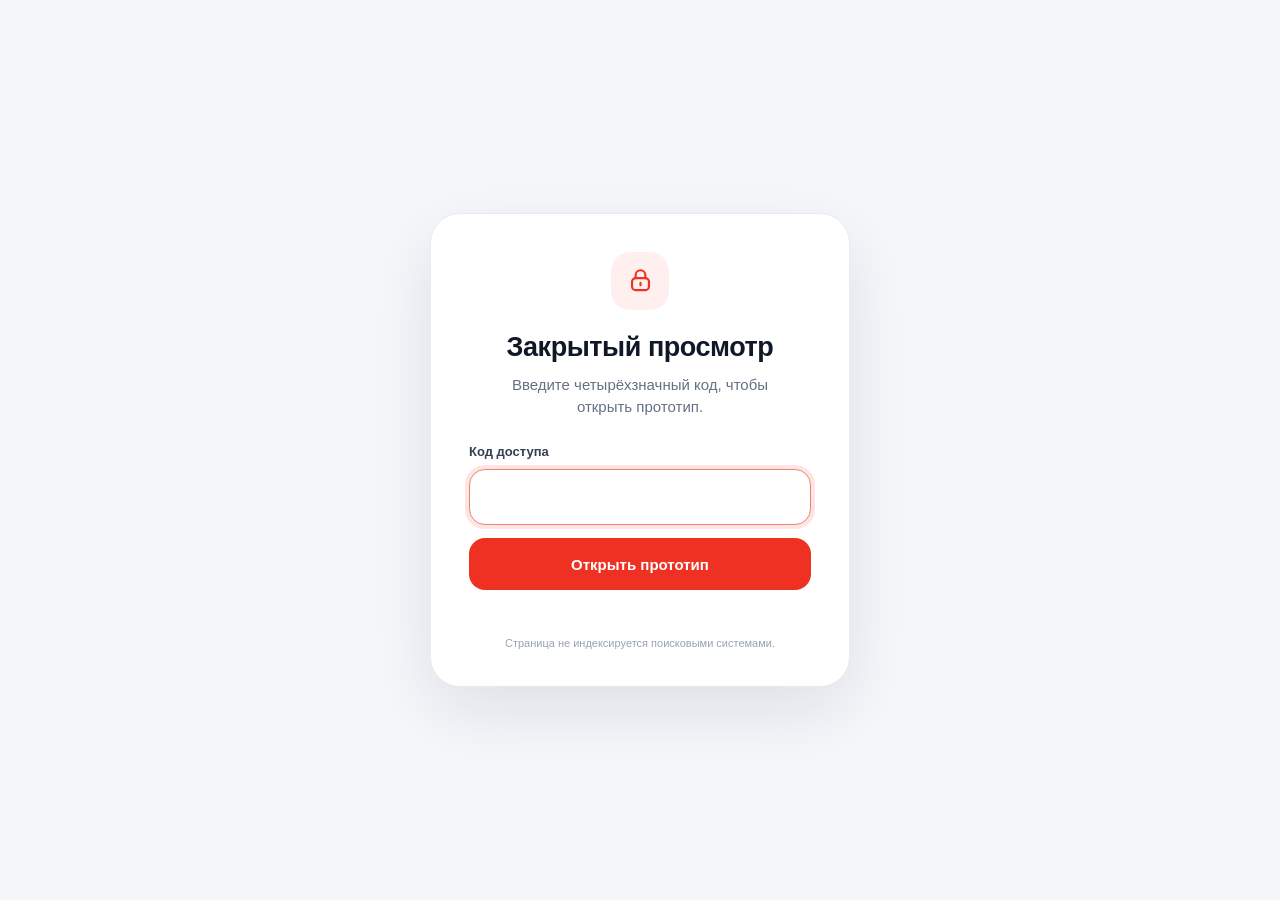
==== offer-waiting/index.html @ d7316e42 "Tighten spacing between cashback banner and search" ====
<!doctype html>
<html lang="ru">
<head>
  <meta charset="utf-8">
  <meta name="viewport" content="width=device-width, initial-scale=1">
  <meta name="robots" content="noindex,nofollow,noarchive,nosnippet">
  <meta http-equiv="Content-Security-Policy" content="default-src 'none'; style-src 'unsafe-inline'; script-src 'unsafe-inline'; img-src 'self' data:; connect-src 'none'; form-action 'none'; base-uri 'none'">
  <title>Закрытый просмотр</title>
  <style>
    :root { color-scheme:light; --ink:#101828; --muted:#667085; --line:#dfe4ec; --red:#ef3124; --bg:#f5f7fb; }
    * { box-sizing:border-box; }
    body { min-height:100vh; margin:0; display:grid; place-items:center; padding:24px; background:var(--bg); color:var(--ink); font:15px/1.45 Arial,Helvetica,sans-serif; }
    .access-card { width:min(100%,420px); padding:38px 38px 34px; border:1px solid #e7eaf0; border-radius:30px; background:#fff; box-shadow:0 24px 70px rgba(16,24,40,.10); text-align:center; }
    .lock-mark { width:58px; height:58px; margin:0 auto 22px; display:grid; place-items:center; border-radius:19px; background:#fff0ef; color:var(--red); }
    .lock-mark svg { width:29px; height:29px; }
    h1 { margin:0; font-size:27px; line-height:1.16; letter-spacing:-.45px; }
    .lead { margin:11px auto 25px; max-width:290px; color:var(--muted); }
    label { display:block; margin-bottom:8px; text-align:left; font-size:13px; font-weight:700; color:#344054; }
    input { width:100%; height:56px; border:1px solid var(--line); border-radius:16px; padding:0 18px; background:#fff; color:var(--ink); font:700 23px/1 Arial,Helvetica,sans-serif; text-align:center; letter-spacing:10px; caret-color:var(--red); outline:none; transition:border-color .2s,box-shadow .2s; }
    input:focus { border-color:#ef8179; box-shadow:0 0 0 4px #fee4e2; }
    button { width:100%; min-height:52px; margin-top:13px; border:0; border-radius:16px; background:var(--red); color:#fff; font:700 15px/1 Arial,Helvetica,sans-serif; cursor:pointer; transition:background .2s,transform .15s; }
    button:hover { background:#dc2f27; }
    button:active { transform:translateY(1px); }
    button:disabled { cursor:wait; opacity:.72; }
    .status { min-height:21px; margin:10px 0 0; color:#d92d20; font-size:13px; }
    .privacy { margin:15px 0 0; color:#98a2b3; font-size:11px; }
    .shake { animation:shake .32s ease; }
    @keyframes shake { 25% { transform:translateX(-5px); } 50% { transform:translateX(5px); } 75% { transform:translateX(-3px); } }
    @media(max-width:480px) { .access-card { padding:31px 23px 28px; border-radius:25px; } h1 { font-size:24px; } }
    @media(prefers-reduced-motion:reduce) { *,*::before,*::after { animation-duration:.01ms!important; transition-duration:.01ms!important; } }
  </style>
</head>
<body>
  <main class="access-card" id="access-card">
    <div class="lock-mark" aria-hidden="true"><svg viewBox="0 0 24 24" fill="none"><rect x="5" y="10" width="14" height="10" rx="3" stroke="currentColor" stroke-width="1.8"/><path d="M8 10V7.5a4 4 0 0 1 8 0V10M12 14v2" stroke="currentColor" stroke-width="1.8" stroke-linecap="round"/></svg></div>
    <h1>Закрытый просмотр</h1>
    <p class="lead">Введите четырёхзначный код, чтобы открыть прототип.</p>
    <form id="access-form" novalidate>
      <label for="access-code">Код доступа</label>
      <input id="access-code" name="code" type="password" inputmode="numeric" pattern="[0-9]*" maxlength="4" autocomplete="off" autofocus aria-describedby="access-status">
      <button id="access-submit" type="submit">Открыть прототип</button>
      <p class="status" id="access-status" role="alert" aria-live="polite"></p>
    </form>
    <p class="privacy">Страница не индексируется поисковыми системами.</p>
  </main>
  <script>
    const payload={"salt":"KicjKNWBCNf58GIT2LamQg==","iv":"Uxn8v0ikAiWd+ObP","data":"QK9XvitwWLlAkakpQ1o3WoD7NO9J3uvf4T73fkKxhTheDMQHuJOT4gQCJm+FRJ19i/[base64]/pbWaPJn0inrjvSIYoW0nu7OA/kj78hBuRjP2EB9vdaVMDJyGgvuaADMSyqmqLNRJcLURIkbPxQX3YFAEIs76nd6qNQzqdDJdZl/Tko2HuTrhd1pC5qoGHOjJYoMHylUhJSSpau9RVam4FWzV6M+SVS4FiW6fWU5+pojtd/KIsudrtzLS8WzRbove+uPmHm1wCrO3MgprKEOxcNUg9PqEq5U4Wefm94rc4A/tGFyD7o/BIAMssuht2LKxuhE9W7Y5WVm9LYzuXaXyIufbMZdyq9mbe/DKStCzXbwhNIymlEc9VKZzffq6X+RQd89VX7AWmMCMIWidK8kw897FfddAMizANhP569H9FqbqzfnkZObvMAKWltTYcXSMD52pHQ3MeFRyFgxrsY6tKmIjhK9WHnjB0IHepA3dWljaI0l2wjJE+DD/ayI93zjhyCfGDzJI9SJYLQXB/zGsyOC39EZZ8p35Uv5t8fxdYXkeCAGhWBSQnHesEEb11cGUGBR4KFQvgjFOE2/GXF1hhQ24f5rc7i3YiiW2nqZQbVpk3bqvOIg6uf+8qCRkbBfUNWd1V5hIHXhaTwOm3uNUzv8Rc5qPK+OEFNT0BWeYFVwhEz7vxJN3/JXhNnesyelPLmZ/IWypyUUj6retCrZCzywHiWvNZdWFO+0mX3BmbYYduwrLDf2HlvsdpRsd9yfJrpbxnPSCldOiQBhxkM57KU5whroYAoA6KrSd3E+keETSQqiLD2oK6ueKCbKl9DyPwJF8nCDEMFktqVrGU0qRMjYyPW4X7lnVMFKCSoZZL/MDU7IxNHY46Uc5RC930PNDD/g70+M5mI4Z1ciaNGz65F+3OmZSTiV1tmNKGLwxwV+BPkjWXulXUoQ+GgkrZreofPQziP8kLVKoRRF3pgGQa3MrbyAHqhecym8FH16IOxntNuE4BKY2B71xn0HjFRQDFZqoE2Y6bUo0lJSR5A7m8eROIAKQJRDhHkQy5CFPEvHSl+7pdoQAfUmWPwPbKShnGq3IWC/zRihWNSPrE+dfuM2R94QxsgGud/v2DsP3CPStjPyT+GOnnqMGCK89fc9ugcT4SlR3W+FfbUnUH62WI1V/3C6YZacWQYlT1+eYlhgXbl/nByizbNq+nVfwrGUM6rxHdiqdvNuqKdlPNGqrBybNJhIGkjKCpqoruZWPYrBr7B4G8A1k364gU5hhFl6gIcDU7Cm4FEGE87OvtUeHYbjy23e5vsnvnIf0Y/XudShYpKrACP/EkbwCHRZfFWTsCq9MH20zmHnAMbE04PVU4G/VL5wfX24WEXT8E85MwLMTYuYozwWnXaR5wNz+YUzDlhVJhO565B6HIgzkJDsjCxJsAHUEXuRrLWfx3OgVcLup2eP+NTK792P39DnDVkDoipeKgf2RIgiDey8CN1iOGwKpXROZPfgMac0gvLz8niLIg1hKqBXOY0a80AxEe4bnJfbZAkX9IBMSrQM0N2iHnzL/[base64]/AgXONY2Pm8DxYRLVBXaObPKfG81RFl2j9fAYeT0nNQw7n1J0cHKkSNHzmqSIuOX2KqMc7sbiIIxcTwJZUut8kf4uWsX9xaoKmINZSSeWsVYpnfATQKwR4FmGIs+jk2c79eK/CRZeI3CDDSwiFw7cLOEFODvotDKUYfMUR5axAsQT83cTh4tp7tIxpdwy4DEmh1hpLijF/YaRYtVrvankWNruorbvpU92aJM4Ms6fuUQhW42mO71spUvIj+d4BJC52GzMSJTlBAicYNHFVk2bLN43fCdkKkRYbwrAwe5G1NRV8OPYs4DkYMddSXJPkUrleftiscV0KmqflikAwzsPbpwhpK13J6FNsOqJZF8I893+d8YzO2LBwL2+8X7ET/Dbms34c5u0g8LeSMOMN/Ifl9GkEAUR23me9Gh420AkgcrmbN4Ipcn24jB3KxinoiaPth8bPkEB4se/0+7x8ni/m1a86dJPTGtc9C6ee+d0QpAO/WLXk3o5In/f8jYcaADkx4Jv0tMf0j3NrpJKPAesvvDK+VKq9gA3wlU9lnIo/ZOxQyeY17wCzv2wqL+yeupKsaeA2XxjM3By1bcA099wMCF56fPXNA0DWeCVexY247G3G56yZ1f961miGZTOxZ7qWX5xm57X+0YhlEfADK7Rc4YSACCjqUrGUxAvnrtfFnhLL7hzYkVu7giWpvDD7+Ed/Ic+4SGDH1bBNRDDTvk8EMAac39a8RFsw/WSSF77hCSaIRciRPsP98wBlZqAlluSpLlXmWMrtdT4zXYF92DURhxl/owOrXrJTYZrImEH8wjAbzmjCR9AxU4LltR76mlpwZ+W9vgSKFZOC6l1sHpoqhtwNN90hXUGuijJwfp78fZHQgUAmf3psCYj6XZekamqi2be1QgnTxEKrHrbsz8igjtt8d+LviCufhDYfT42pvF6OosEn0Zy3gukAEz4tp3vpRZUaQqJez/Io2ebsBona2CoFhUszvAx5iXsyDZ6Cxeaoz/rO+ycntkpBkxq8Qg2xdTyd9AuVcAM4REv7ePdoJaVjuti7vhn0Ep/kcIEdgfFZZaNjn8bH1YEw81VG5kv166OtYEqtTVX8k79NE6SA25L5zLf3TSTNaUDEnZpjf8CUyc2ruAeD4boAbYI2JJaBRY6DtLdu+oIrpaiC/BaNyhWwVcbsN9W5vQvZTK2V2XOOpC3pO6+ni0f4Lbennp/T1TCO0x9qGtCXkvsxCWmWo6xGiw/P9D0YCUUmn28/ZE+589cakBMh94PhNM0r7toiFAWuum5tLBByWVtkXFBie9NVIwVGRWvRk5SvDa/xKkyc5diODlgZEWwElrbsROA9ywcgHGZaweL5F1st4ARTi/t0YmvB6P/hHo1HGE+FMpX7guh8UuwRdwEH+EtgsFVDsAukl36P+iqWPdSRkZ63VMuFYHcOQAJbQFsgkP9Bt/GfIiH5bTup6HY/b6F/fdeal6i4W3O4d085tdcfFsCqN0VvcvGG05I3PnN9YKigqQ8//fT5revBdyH+5b8cbjzUTYKc7pkGvPgSk+Dnc9p8AvcziTrFuDDp9eFLmp9ytr6CWRfLYcZQi2VWyvRndC2ZPtxzI8GdVj04Q98SHrOy7EqGeS+p/8X/E/rCrtDWi1M5Jy3AV/M+tCRkgvQ7HsxEP5nqVQ7ZmiwmhPZmaqkeT1a4v43KmwFFmFebr3bI68cnLXvZni68QmuNapr+8zKjurqsp0dIXqAEPnrEAnQfhLcFlDoqwkUQgT4MHHsW5FOmJNeZvhlutbIXcD8ysWSx6Fh3sAHRZb7Ovl2oUZ5313zGzd5ft/ysICO5yIbCzP19gK8ZQXYACZUIGOyPSxjhkO2pAc0s/3j5PDHzxomXklIFLE4fO0wrm8HrfZsNUoV7HmOrqPaBaHw+QoXPEE0WTS8+3xdSxCrEksoLL35C1zurGyE6xbTKH6nQ7HsflBhcTO1BlkXJcbRUdJkNz8MgeQ/jJWAJphSgkHKFl+HvMiAVhoC3x3n7ZcdSVC+sYMf/4VZXeqMbTmczkT6FrQPhW4kx+V7b822lKCKgeCNm41Ng9T4ip0FY8CpWB8VjXBWGNwySYFVQZCTU0mHoOhZReBkzIPMMSkYCo1VQKEe/Gx2Z3HVPqQE1wdsgf6bQILgCugIg5+Mp1EmvEIQDVzA8ddmGeM/PRaZuK8LXlW1G+jvpBn7O+bILw436BjqKfxjoEx1Alrhj0TcEhM2sjNEon3qaESWPCgNL8rBMeoVVG7o01HA3Y0KoHDgO5B4mr8mUhkKbjJxLlAzwoXlL0tEmpk/pea019BJ4CAffkwaxsThtOaJKXkYKYKGBpnijVhFkIiH2MRt22KzB0J/l0PXT6FauEpau7ezRqXI66xFODHiiYvE9lzL7CZs3XO0qNGeULkl35w6NCN8ow00jp3b1LVJWMOllN3KKTCAGAGoLabBZpgNAaE55BFDF1ED+uwi8LVPRoWCwLPj0g7xrNwPfRKahaBsxJd8Q6eZ5BZ0Q/9vAPBceTUyBLbhBUQUPgwaIPr4FgpPPsHWJMygHTyHGhMogjQdzf01+jQE9ui+Wi/WdPuvs6ixXFZlt72xBRh/Osm28rYoGr/qIlWBMTm5OnL7suR7y/qt9e5jUVnyo5AM70BHmdIGky5WkDQco8bPHBJp1YDGFeeLwDJEttBR/rYeEX15M3vaOFRUUjDbSz66BFJPfuXghjXpZamZX92/AhREog44UeANLYQMz0aPQZjXJVKezhqCwoFQz8kIUSDZ+vy3Y8vwEdeWEXLb2myepRI8XuXg2ZfyThzpFK6+rek9Q7A0ctyAzAbh9CoQhrBOBQitpVwCb8GP/8eBwAXhkdATnKLIf72lkQRzJMT1YKk2px2W0TRJmgy4BJvgY5ws/9aP59rj8/G4CXm8y/VqmRwRhtLexduUElnYGI9GWvyjfaWv1R30OyA60Yk99SztebkalNFkubet8Nq451Dun42p1H23X2uvpk0OC3sgxoHwQLKjrvMuMpC5XxhYDrcM1ezdB9U3aCq3j+H9QFbsEKCt8O4qKjuaHf/1uNzGX+P5PRcHzHRtFSjWnnKfRk3aIuANFY27WEAsFhXwHtbcgIRX3f3TTJubFp8oXjHUvz4rkul7nKyTtrFrjXyrkPEidjiiHXT0nujUsRXFwfuzrw/Ke9bnxCBrgAxY4r59M/KrEcD7HRqLvXvG0hSZbM86YbQFIDOUWUc0A/dunQoMyP+Cuy/RwxJrkrHQvs93Wrz0/4zylN4LahXtvRRwBwGySwZjMru2jjvXjprNZ5n1ExfGKcO3FIfQFH27PLinlT6vTagzIRLqXr7Ia/9ZJH8JVztiQS/e2NQ9QYS9p7RSoZRyfUFvC07X9ZEAUJOVmKckWlOBcgCpUMZKKyhdILK66DmGyzVnGQLOO9WL/Hg6HQ8kEmyf+q1jfZAdGOrdtChxYAGWQWafuRlFa17ebYUt5YjEjj/wLt3J32HiGX8Aju4bmu/JZ9I4zQNXGqpzAcALqCUfMY/sMNJYqTncwklNry7wJRUD5zcHBLJa/HFcbjFHHE1rKDdqf6DEhIWgVk66FYl3a2qX1fHeNq3QqPvBm5akJ4owmc9WQc8bkbfP8YLWUo9w+fvAno3f6Xe0GO6KrnGN/56kVzg/I+V3UxJCW4FI2jaoE1VEGNecCnD8OuDsKC9cGAL4WJtYOl10hjWLcp4tFlrNyQQDlilUTrRjMXufnx+5iLOZWrtlOAWolFOk89OK+TTUp0tWxpc8Iu2dcT8VnyuPv6Of3L9ED3nJi6c/mb2wiBNaMMmLoBWsFggr8TagfabNOte5DGH9fNB1Zu6rfKwU9PtUupNaCSUdix/ecAHWDD05kx4QQOyGhMDLxZRJ2XiOa1B7ZPDPynFB6XqrC0goK2kNIQMaIPEoTa6KIID+d3m+PF14ZxmjOFfrRiyFB2mjN5/1nWjsvGWiXh5NS4iePkt4eMEqj+rgmwb/M+G09yFlnU8TCiGQ3ve6JZmWvcAPAb1zNHLC1z2emJ5ThfQ03z4j1BAFraNxd58m9cMPPpjWrJ9/ad8Lspix7ppeijF6FNdEuM2RWnHdPyTp1RQztwVmrIb+PUMMJLJXvhCzTP2OGGQH7ioLNAKC4IB3hymK2PZ5lWqeYSVq0af+m6JF1oiolJMda611C8Wq/Cc3GvFLEfr+IJCj9r/ldlq6r5LOUwuevmaNPDlCJJA41g1C/GvdJU+8GM7veXuUWdfkvZ6mAMNTmkcORZWsJ7q+0Ib0n1hY+nHVpRYe7dyNZ8y559dtDErvuJlHEydmfc1TP9Y4ZQvVl/j2korbayn4Cp/RJCgOldGAuXJ/e4expckAV4/0/sRo0sZ106x3AlSy47VPFZikQDJX3f9CXwmzD/HM/yW115rz5HjFVLj/Ihs9VIMzQJo+r4vFUTjufPiCXw3uchRPOgwYyLcvQHONUQ31tqyvzkq9Iy4ORMrTC4OrnnjPMSx6hLliwm/NyeDwAYbRou7i9iQEADgsLhV2fRg2jJtJAkpgl//bggoQsH2NInkgECvDop3aRq4m/a5L1pGm5MBEmoOb/YJQlJ++LakJNJsCfH4U/JQkhbhDEtaIsAaMWtwjhniFAjTWzMLKvhoCDrF5ydaNLWJxOnOwFpu6VAQm3P/3MpgsTELg2ZnXbhYBop8U9UQ+gv3Uhds76Rrhe858ZGcIoZxqR3IqvUvwkyyvKP7qBnfC0TABt4I9sot/uXzd1bm+FnZ0V/Ouyegqb35P03XlY3b7B+akXKhkBy1Dou8yyrmEhNjvwRtuK+Id0N4Hce/X/YKwB+/yZIHaS8IOE5manMWfZXv8vWHRKIptvzENsnRRUGOC3T/F//uy9vRfYw7AmOY9aU/7IzlqkzmUjegluUZLeRkNr5mYZqHMZlD7E8B5gxojietNYUqtRQgb9ThyTlWCG354tsn8PCQfhaORgZxjG+2oYryv2WaQrsEBxgDvt03dVEdrPoM5n80NWEdeYbG/G4upvPfLxOgYBhhPuLE7nci+6YVvFDsF7/fiBBVNNOqO5XDRutitxy0U41L8wquOUxw5Znh17Mw0R/Gwp0CFIoxG/mDZ7mcqmDJHP0bOyRmPod/YCmoeA4sdBAlYj/[base64]/0AJrcH/Uo2dXu2uAr8oNt8IYQWEe96o78P9hwDZ/IodPENf60iL/NX9abUuEKGRMj0g6cCgZ43GuBWIEEx9DrURfGaVxijR/6NZJlL5We93zdPq0uhg/a+G4qs9p1l+oGz0FjVlrBdoHi2UBXDdMTPoxla9PUsbcBJkK0MFLO5uNHvmBEA16es9ktatyJcFsiENl3Dys5KmDSMy4Jn0eFM2ykSnQj9skAuRqmKVLh+LFFXllGyBie6/GU14992wntQdaXHzaLjklhUXo4dWLEAGVOr9ariOxScJPH7Qgayp2dYibiH7STGoqEzs/[base64]/OLExjVigdZBmCDTu8mp/WOFEHZFUZIF7KpESKeML8xpGDR/O7L8hcufR1yFOPN6EzSkswpCXWVBm4flUUCgv06Sz5f8rrXmElg1TVkrJoazO+qHfh7nNYzqOrnm/HMtyGDWtOZ8jN7V5tUEm2BrKPibo+IAY3I4p/nALysMdujFBR5phDYfqSyPoUiUQKkiiY7XybcvLPxbdFAfzRXCkPKuQqFAiXjg8Wi4g4Ey7cTEsd/o0kMv1QyBH1EBw0/GIjk6cRj/sgLw0CLPQ8cCvtbYWuwTFZGOD5FtrrwIIR8QDc/69TufEXcD0vPwibEkVT1DwBi6hc82J4j6RB+KBX2U/nXB2u17NZdVLiATCHkTlUe+Vucm3DSmaPUlyFu+GGnw8dq9CH9YvPpJxP5lOF+HqZFfLU00CCpXwnpy7B9y9nekXBQFRuBd7I58z2g+WEkoC8y5z6Au8E/Xs4yJ9513NUYJwDhqDQThcrKAG+F0NoS97QkgqOZTpgxX9bSVd4/wYUXf52yGoN+w8ookZztBGBRPTEFKr4rpcXuqthX1E8ufszol0ou+19C9zEg5zxK4/cSEROrCKL2bRXp6vRmbt7rZZ9fd5BITgUM8STjWCC3QndgNSbpjJ+/CbB3hFWDnZ3PWSAWmsR3cM90A6PegQk4wm8lyVKMyYL+0f5c3EHztxq2FyA6Qt0e99OruvbaGl7TqnwybbyA4jKtUbS6FsNH5iVKL8Htt8mL4GZ4jlURsi9I8/[base64]/34YUJu0w674CAVaKwmtMylnyD5FqrYYwMsShnLu8k/gyMrAA5UjeGc0Xc7lvtJbG3TTCUrwYGmMaWOyc6Ey/CY4hJFS9VtVw4r1r4Gy/Alu4uVa97TMMXy+lSfpFaEv5bFv6xNtGAIRmKRi92pmdWrw1/Jphi4YXQ/4Gx/trfcUkZf+knuXr5wxLAG/7dpvT3hWlftTahmlSq6C1YRKzL0kwt3pW6XD4GscABgPnEjXF2puyen/eXwkGeOTOAAI8Xgy51wjVsAgkdB0Ucyx3luR3v1zgmZbJb9U09O9ZaZMBunGH2cvZLyyBnAw/q2yCbYsBkdUzbotQr0Nsku3ZGeEL6IQ7ujIPOkbaXG4im3oYYlYpHptNlfz1WpytarFVIuB/Cm+E4/NSPuLY79RxHfHcPUCIV9Kcrf2S6L7fWbKEPafkqKqjmnE4h96JQs065rbMhm5w1ggVzJZtA4SLCnPcOZhun5Eq8EWZRfuGfZJy8egZ8XBF3roQkkB/eEqwk1FxLxnilMJPqDG7OG1Qr8X94Il0vhbC1DsxDqUCc1tGj7joK+QPO57S22fBysl84oQDfTE5GYe6BBUHpX9EjwZgVy0GUFdJRbluXRIs/8/h+8//swsIDX/dRGf+TScTcO3nHuz5Gu8gDvxL3pBuC+oSxF12Hhbn2zFN6XsKObDRGIcF+WDqievgGxx/4/[base64]/9cS57bKPI30W/PzzPkZ9v84dSg+NsOc/Sm6Lzc5X4Jv6ai0LLJPRe6sm0SHtcFWVbh3Dmc4Tu/JAEdMv0UXdglZBE8GoaWq3ct8mR315zEJGx0aZvUSDe/trBf8pVCbDyP7thOyHGdaGMAH5vE7/6+1E/tIeYmVabGT2NMn4qlgmXLcpWBi8Gi/XzCSogXYVmYoBwbL+PJrjYA5q2/BlFIP8rbtt23uV8FLK8rLekOU8ZxLUaQ6R3+F2lnE33BwMa7bUc/41HB2UXi9v48uyLC5TOCK3QlpV3N5cANdITL9SpmUQKogmYiDkC8Wihe+E+pPu+tT6XtwSC/5GE1yCG+/gjVlWm3545e5YHfR9/6XzMFCTcTabELFhiBoB8SjpkC5NUCijHL4yNg8N213LLp0Vrd3woXi/aaYz20HujBeRZEFE9iDnNMCa4skcvvyzuWQ5OKq4ltHLE9xs7DOM4QEMLXmM/SQ/zxeGe97aSYQycGa3HY6S5FEYGhb6LgEyEhIiHLn07KeOjQH2W/Yh+QQ/F4uj8p8tfzIy/f2v0ZvQFV/CWht15zES5w/CumanJw8DvPYJ3bG94KpLHbg98IuMW8u1PNLzOzt1d2l4rKVl6vmaeze5sfpf5D5nCUnJqPEjz6O5DlO/AmzqG0IPGpRbo6xbR1SoAc142Weujrn8hAzpSDQ+Hh30/hCZDuvzqJPFCVkvwcd4RkdPP1IYlMZzCZPF8G1GsaLJ2wYkpeDCGdeFYVUoxedN8MQHXFlEnURx1lvDUz6QcKCkT1zZPE8gxl99lWC0eAHL5I1AJuVVl1lGbwPDRXyKcUTpvN/t/skRCP8nj2zAHnazWEF3iJKP5ssPXnBplqpBD4JqNtf+cdoZ5h3W7mZyrcustlNMW4lGWGpq76xzoULtf4BIFDi9OXglV0L+sS27hFYEEgqLrYA+nsII1rYPlB9rh8L3iKH5ZAUnADZn5jk3tJb1b+yRH79Anp98fwF9EC9+ACMD/sh2oCHKZyd6VFx1B6XIgn1SQSaFxxK6YSjIYPgGDhkcj0dEtuXT69jID5ajz37J5FZ3lLFoum7n9yHwVFxVCw79i51HdZoBKojIT78J65hxgaM+AidiQAlYFQLmmoHL8Q1BHkH5C+/gFWzLqY/FvbvOAG88Jc25HpQrRaGw3YqAs+yffJ8rbWXFi2hndlK3Lc+PmN80+W+ghs7LcVLxetF5vh/[base64]//iIYMy/6aIGnE4Kk3K1Zbd+0/EK8c5BO67HEefJU96gX0Uas7lerrM6sHhAd8/fhCUakCt92tWB9dPGFb/+vjvRE1IdLRmnpck1dW07nTHkY74F43l9+hehaz9hqewcmMJAY/TG1n/JaeyxIDKkUULQWpUXghWOUS06ExBf4jOVqQOJ1L7/0oNb5OwJdnCiS5EhLgQDjJBSNwSdinCwNDBqHT+SnZy5krTKoKXfa0Okr3YvXf+SWJD1vCmNDaXvAkL3TI65TR6T2P+5xVbn9/cJrNEzEPdtwwFfKMGmDq0lVdTK1wZ8uyQ4HVk1sJlC8cCg9HUDkvwxI2r1YxanlsZ5yaZi4+c7de8Qp+hapaeRtoR79uOYBI29cSrBXFCPrYv0mXaMa7jG2DEtdRD3GboeaEuDi9F7ug1697Pd6ZewgidjM29wQrANuXdQQtR2JaJz5KwOupWU21VxS/mI32+h42XqUsX0fp+h/zBZFaMdXD7UaZVITCQWSdyhM8+0NAC7/soLAb0PAJYdon5VyaVXLk1RHMmu2+FO+VayYNfN7PCeEuM+Y/uWObET6cxS+bf6pHok9D6LRtYjDxC5uxPl0FUbhJX/lELe3Cx6Us5p0pcjLVj42eigeSUUhR9Vuc9wz2cD5uquutRCnVASFc9naNxwkRTDRRZaS59mtiVgzvgR6vZvILKfFGRICyk4zzkAUNSs+t5lFVgZNLKhUDnRdUvwxx/794zJ1da7l7F9OrglakVVtbUyLb9SB4ud5/sOHABrDR0r3lGjsfd7pqsMewM2LIYmVePOwCCtffuX+egHy/lRPX7+ux8jmiAd9Om2mpoepxDXiFECxkYTvax/A9S4lrEfSQHVXMqoCttw8e4abPh8aOQ0zNsAG8NciwwjSJnat8S/l5t4h6zexV6DOolyH15tJfLXFFDT1xl9yiBp+yUOaCEYAl4/DioNN4Hv+FofMSu9/[base64]/iZSwEqzEHseLAgd2uqT0FMU5QxH9PczdWZIHh7eh4YtprChpMPkvjxc3Z1wb3RP58E2SExFV14HBqsIlvjFx58D0RkqXCm4NH0es1m/hoGEyz6XNTbZpucFNr2Q3ydiws1JbNyjktF0ZiRMLKZKH+Yw1Q4VqHAndhbHpoDlcDljVtwcEyqFjknarhaNGgGIuBKBNldNUmM9vFKRhwvY/aIWv4hqfbeYnsxrEnIYWIpjHIflSF27xn2Ifzm/[base64]/U35J42g8A3Sv4SH6N5eoW1W6UKte2H6YbQb4LKOkEsGtlagDiTTECH/X/kDKJUKeHTm47WmAHzeuiAIvmUxqbni55Z2hrUWVjTPwmVEqmghHA/ywDWmfXgBfLrNm7a5akGrbCfetvGwWS6xv4ltjLlC6EY5uYiyiXCnVN+F79z619eezMBOtuQMveJE3jNtLtxEhVOxIKRj1qoiflU/XjurhFrSqt5wY0/oYsrsPi0YIawz4ltLt9SRvaycpel7hGeJRlHi39Y1NPetfhS41ZgynAaqM45/NWnPVfRlCTRTJFmzy4YM7Vz4eWiNmsbXjg2fBhEz50cGroo3oqGJkW4l6BhXUoBS5x6g/CKCXTCJyaA6NJ+6qOYhpCbd/Dgm8cOT6Dmi7sAwNu3BmHwlTTGBUFVg6qSIFR3d+XvxjZI84VscIL6xaXIJ9Gb4KC7PsjMFsZWYHsPjLeL+n+Ox3K0qbTBBzfGoXyMereOwOSHJ/+lDDBj2Iwi2Wn6BbAzf59zQA2VU6p9N8Bm68J3BtBE6NeEbR2UfRo3qDWi5VxD3xdq3L5RIoOu6qiJuxaawu4cl7yfKV9anQlpAPC9XIfCZrjzlF4zGn9FvJ4vl2CaY5BvPUlbuVKqgnIQAKLjSyyt9DuO5lH8LqbwUPRWx0sa9pGUmrkc7/JydeACs2CXRHTc0LXntqRQSe+CKBm5nxjJmGMkYEAH8OlQFPMpgf4wdcwg3XlH+bV6Iaby6f6Cykur/f6swK27eg9lmVy6ygDZ0dj8fsGRhIez43gzhwqQ0bUj/4Zyj5RUEclrPghjQaaFOX1INxFO1P3G05ZznQpRDlAPNT1HxO/hp5TU4sFHf/jdoeiGUa2sT5MWRzPYriYTejdcedmrsRH7oSs45v0qUFWe/AseAt7J173lO2wlZk591Q0CiqnnUNuLCRWp8RWsSLrCrgetWfcL9vygIzuI+JS39jJQh5v6RtEsqrwYXd/gGO7VSlsRoVfKaq+0WPmosS9GaXwauB5+++T1nt9vPjtKkn2siB0OiG3p4/[base64]/TVgLM1i5ZDWXEof4SGeRmXWPbcIwiLTt7/2rzdIoxgtAY72kH55Y7WwUiNWW0wLH5cs3AhVD+2MuWip9t4QZ3KGDJST7IIl2jSS/fmg6cTx8jAEAcXGjCtZM37dQqNX0Q+AKsB3LpoHERC0jU2mwrWfF71zsIht2m2tq+WcFg+5Rl1L+JZAHZrO9NhA0w71jmIhAy1rx7DFUNsHtMCH/aMIjYeHb6KgzPvH6D4mIHaJNH25LmZJwksjea3CCEA3J8/ltsnWCs7Xczwh76a1bZ6ZttnvV5LxVf7BTlNRDHvWTAidqPt6ptPdH/JCQYCQxu2jlXvcBc0SrdA3yrwpGz+ccll3+I+KjGxNjqoXyX2YgbGDleE1t6TLtw4GNdwyEBr2MILf5uqhz6Lu1Jfq/GdljCri/0NUT8K+MT/1xp+hCXoZY9LWCaYJbMWODoX8RB1L1EZ83T0f6SiNw3SyR787zK1ue5d1FOShkUoVznrm68uDClJlOgxGyD9LXlKfVpt6wUSXW3h/RJkbHCtR016KfrXXnxFRBOcDhiYf0H3A0X0op0nB44DlbPhypmXv9Yaj99mXbTKu7IUCsyFGqk73fjEunL1gCiWWp8QXPIx+q20W1Ct4SWFFJN0bc353aQnH1cWNTVXAj3/KQAg2uZeliRgzryFPpkf0Gn19vebDlI1RbKt4+ZbXss1FBYHy9hKLc/DkTiekISgPc8ZcumQK91yJTKlVxP8uuBw9YrEEAgkNdyDxB76Sers/i89lsgf8Z8hxM6IAk3OgaaGLACVZmvp4taA8zDxUbdWlIVOCQjiQHrxrOjVYRIiZkhSR63TJ/vbG9zanLOPRI4TLKW4N24+/61JBGXzLlSKLqrV9CheDCCEfKvw2IK65RDgcbUxhDDYXFPdXef+NH19qAgrQgkYjU2vunv/tLCQy931Ym9nCYVdxjooHwqMwEbUiotrejt3Q4Zoxxdk9gdJTvvKH2i5m9CWqYj1fUmY61HmenRrXF/dWNHDWAtUJRIsVoiQHNU7401LpmQX2YKTWNpStt1Bq0uos3ZSBm2C4QDYa/yHey+oGCf0oaqlo28eLioVu2208cy0oDuGC2A+kCHl+dOCL+ZcFVcD3Dig96DjN8B3B2smJdDGfdxmBbuHpcBjlPYzqOc9HghArtj9LklHBl9q0cdUhOQAkbkvBX+hg4GaVx/bRUA4b+sYID1sk725deDSnKGQfL2UlDDIr+L8HvvYCLA7xsPQFJnZjHr40Rqxq+BNcQwZsfs0zp3svN/m/OHchwBvvFxKAEufsM2+LpuhUVEOlt34gSgtblr/emMSBGK/0YMqjulDxs4jhkOHqDtC46Ps/eXnhretL4/3zHxTT6YV8eEkkZTs5LhtMWDKhOJhJkOvvZBQPolfrh5g7+5ajLpd9Uv++etcDW/oM/huGAcI/lqaVo2tgukd0H5bft9l0IdlXAj1a3yob51zulc9yOPPbDOQ4+7sKz88aLTeTlmsP1twwyQ/j58uQIHdBSBvEGsPNEzNCeuXAvN1TQDD7d/[base64]/SbyX8B2jXAsZKABpbjCNG8TpUVCHOq1HVEZUWZPkyJNKCGVwRl0yS1g9/Zlu8l0I6wk+rh4BYKkMjOfX8w7POs2ZBZXgwS/LCdlulv+eJKxLCRuj1+xj7CeuGbWGGScDNwjhxbao8PKJsNzViGcdmq7cGEvqw+hJpNJ53qALelGc6Y4MvbJRe+hkRRPt0IPlLoBhc4lEp9E2l+WZNutwPCY/2w00OJCGZU66NUf3+AGKX8MPLpkOqc4vLSctiGwMRxPynoWg+xScDhXUCftzIs2yDXtyPRIOKvSdwnybyLm4hkMeo4hIUELI/+mTrjRSVNlq5IFUNATR9fy30ZglkvG+0jjsEj1pIIXR3E82GUe4JwEyr0fpmbzpk9pVC/m7dqGpC0YYa3qjWi4GibCa4SNBXnsLb87buTZxEv4PuLb+Jki5usUsER7OxEnsoFRYUMGB7oG4L6MIRfX3g7dfxKpaPqcQ6/oHmXny3EbyGjzjrzPuI/1O9YBoONmMzaZTp5pV30sL+scqjzWJedvzpXaEYn1nOEhCXQ2/0Q5TMP8lYPniHgrpZgxlJG4tfrX1lOBMrf9lxmdT80eUJCAE8mhqTLpL3tYN6JoJi95z5UzFoHtaTiMBUoRjGlmxqVwjJKadOaytqh9z9NRhI/x4aWNjPE4rgcQK9f/[base64]/p3Btxl4KQP9ZMOOzPBRUmgoG+wS/jBjy8pSHzJBGSOcKfcIJDwLM+QnInymgMg5GcFg+DDz5as8Jsl7sjUk5/P133Ps09eRWxyS7sOU0waDxbXCygBOvCc+S6aALXrNPGFUrcj+8WnsyPXQdvKU7QhDeQ2YhInfs/mEk9JyeqC4ti7g7A3ecp2//alFtUbROqqECa47XofyVFlifowOMjAS8hGNZfv6ba+QlYSZwo5/qJ+RmhQp/TqZ6YzmlA+przjAWXurlyxs9FCS2AOmoVI/ZryXLDL5JFzjE8jtpBLFC6S9CCWQPNab3qzi084FV40ow/c1ADylo+y6x5LgdWwtzTDRb2oJF2NCSx8G2acr0DejHA+bAtq4SMJmSuqgeA5fHMG7do0sKieCSX82Mi2wAirpEPPn9BTAhl1gdKyrtvlDJbPNlXzKLXS4lfLG0UXxplZ6AkjNIkzeY5LR2pm812PyISdz8wEpy473ZpXuDOO7wD+eV3H/zdkXJN4qj5O8QKm2xh4mPD7+9QU4Ee3/DAh67aZgJ7lXOG2fI6BRzIzswH3SIv/[base64]/qRod0zb14TSzzuemLS/BGbFw8yu4MBdtw++vwk2KWu2f0cTmFoej0Dep3I0CqXU9jZtVTyT5PZUZi86PYWhQfoUj+O9oPncLEGmn48+k+ZVoyUoZC5bPyYJK3y9tbFZWBWEwOHXYDVwSo/fBIGi0XZhnQvcab1Ogt3Bn/EfTUjLUKQbqgHsUuKvIZteapfOLVUjOOX/qLVaEcZ9ZQGQkqhmt84IIqboHOnPrEzVpJc4CYutS+2+7ngj8MxJwqM7Z7kT33S7mTUvad+2fWFj63+rt7YjCRh0vXP9DnOgbJTM/ZRESfcTvfcQxs6LppkSAaNjzQvGI6dEGTRewl0JLVz4X7KMlRO7DGGdQUXfWMvSMaucFwi9/CBt5XbaZ2KQBN7s31myEM5O7XGA01s15SL+iYkm9/vZ3JACihCuRMMlL0JPH8ygYmr1wpVbyQGI0V8fp3EpyTqD7xbU4h1tLhHs2mAwfJktl7TVfb60Ec0uVV2XHc9o8U5tgTd+wcuoqWSV0Lvk2aX3YMz5HpUTXcpbWoM1LuVR/lcPiJjLzXd/5jknnCA7+25Ou7Hrt41K2QacnP1Yu6C0UgO+/XYEsuynl6iLCv3o7mEBGNQ8y2ViKz6UmlkpRUZbUuQQwLZNa4hKOZsdZq8a/BUY425AiiELY/nJ5ib8gSyEouHTs1rNhxREofxoAtoWYPhd3Nd1f7QKeXmzjktfOTGMRkB3z6z9Fj+zWBg1D3N+tjswATpSrQ6qaFTiBSmHnCk124iJfR2FLV4vqtk5ZE55AQTW7ypDfVw2gKG2sr1Ok4vdAP/a8y6Tihy2exmE5kLlipmSPxouSB56JYhACHvtDCz1VyMdPlUsfNeXhLSqJGj9yqhnakF/SFj1qJZbqhoUKkxpPiJSr24HXumlbegP8bLM29w2K6wWpFWoRgWRvQzj0XVEMcVQb7Q2mINnPqBLzFCWw5sh2ajIglYYO2+1LVTAvb0+IfaEzEVnzpm/nQk58aTNuZqYX1+nWBFoqGbMlavhIb6zFr+05eoBWdBeGRU9eW2yZ6f/Q1SO/WL52vEFFyPE8dIWH+B0ZNvY2ugYkIaR+tpGx1EzCIjgOJpEOAjZuhW2t5grC5HmERKJQvaCU457cKbYmuMSHS+pmSNbuXhcKAdKNhYvteCKIxLgpPZo0l0AOM8CyqsOS7NITmh6jU75mPSDC11s++23S0beAquyL4nym/H+xVY5f5IB+vlhKYIbk9ZFaPUcAfKh4j3aYfSNF4WFaGL4PrwUxWe/Pn44tv+seTUms690iO4XkuqjVlKeqPskRXw1TMIT20Q8hNhxX+Ou6pHn0XXXaj4GRImeSCK72Qtamhe/HF/[base64]/+dRChT5RXluDHAsqsY/PZeqXZ10p5z5yh1Kj4WYo7XbSNFSCkRDv/qoS4W/kZ1xwxTXX1ZEO7SUQF3DeeOA+WIcBPOA7UO80CGxLEBKQiY9Smawa+ikkK37kn6j6dGNmO4vrGyVna3310tEMSYuffF54dFCEMsDKXOFhmo7butCovjmdv+nmBV5/jQJtkAkNLwDq7O7JlTFF9je4bAo+VNhOx7imq79ojAoLuVqn7+LSQ2iNcT1pwFmeiO5kWsGhMY+6QNvFGE5u6iRoRtW3s64b4SYzSDMYqL4tEoHN0b+r1EBSU33+Tochmzv3KQtZDuwki2JV5yC6BimS5tkuBXKjHqKYiMDXOuJsLMKgo1g3Ha+uQbH/CW2YjwKJOaobN0mfySE0M/EkVfLeE6oAodvmGAUWwQ97/FSWdZDwJpAQoP76gN3N2fXATAumyEkpXYXI09u9u8JkIGeJblCyTK+/PyjxXH9KbC7szE4cRLS8HgC+/J/UPfj0N6MMlCnkdNEzdFA5sueGCibkpfb/fbETHaulA8tdnBjHOu87PL2acr+TLXLdzvX9IUwnxA+gIMliWtvhow43t9VHvyDlHooDCDAAT/fuFKn9aPWoF0n5fcoUFsTzqWXqb+AIENKBw5/3HlU6U3snfeuxYSkpNXLrs9N1iBLBgagF4UD+JMngDimfqeUf5HHwyg1cJusLf0cLB97ZdvzG0EgLdhKiINYWOS/GD3YJ6/[base64]/w86ty5xJxA5aRdEBNDnf4b0gyw1PkjDebsd/oD8SWHvWqHDkH78aBwqE5Euv3dvcSK9H+aPtNHmb4xQXB6dWIWeBupT0zLQx2lBXY4nFLinv+9Kec+Esq5SHQ2XwjSBZy0GEc43pxjNZv271pWHd8y/rZh0YvZ6XI9xDdpOLkqz/u3k4ZLZLT2Bsfl2fKd7RQvcyv2pxd1VXJBhHq+PRyyL/FjtD9C7lxF/MczwTsy/QOw+ZjIwF2TC0c99cXRboVdCwxOnzaywy4hcLbyxuD3S6C289jC1Iu53o9TwGVBE0v/DtinXtVqIZhm+HCxn+HPSk3BvH+2D5n/Ik+KBydX8z9SQwAT0uf3anbJCbLtcbv/weP8Qa2GUcgY9RhmvG5nSQbdmegvJzwyB0kvWpIBYAJ++uUgQrVy87MAoBpKZm99ubiHUAP0iy5Kb4brSC2O7WGVrji7zTJuYqejZJN/JBWCDq37ZE/NCC8sq7yz56lFFremZ9UH9GhlZR1WmTOer32zv8/DF+awtFztqNO3IJ4jlc5y73ZyN2mHKiaguqVXpUN0+pc5oe3bn1ZJ8RSrS372NX2L6yFlrm54ckgiA9BTzCjzf/WI2cp8UawsW5R00VvjGb7BA3K2d0k9shGM20UTKNC3vRc0b5siplJzOJ+XEEKFj+hEJIO/nHwFyPysrPEtESHZYrHbTHVoJf3sXF3nsdeorBg8f4Zxyll0CAdjivXsw0RvheqjgGdmQPVOqEdvZ3M8NX1bG471AWLhtAbcP6B6uwllXCBgD9jcAR1fXYNYEjNdV8gV+6g4QRKV8sAGXw3pAODr+zGz41voI9QYwMLe4ri/7UMwZ704Xe9fTRc5YeyZLr166VCb9k7hPmkCf25VHEVhbbAudB4YseR9Fb537pm3Btn/RXudgr3qm0QiGWnRiGfaprHhfog9ArgZmlNZ2Y1+hoqJ0pc60huYoobrtADIl1wx7fw8xkO0t1kiNDzaKZ0gNz1CfW50hRxey3jeuRrR0LU95bR8oFUqYvtPWMz3ftsBQTEnNQMQf2pUQBYm/JPMEox2nYqowZLxBtQFVuU88nUhYI23a47nnue42jJAwzTVlsUqVYPFVK/9VPwUg9pOXDJDs/nam7AB6HAmUXxYbW/Eg+QZZ+/RV36pn+NRQDvtsN2538mikmcaRcUHVDwjkkUH7fwIQuc51jiGt8eK1srlwOdgzhEaasjI9o/EHA1r57HQdWFFHoIyb7Fh3vDYg54p5R8Ikzv7dMKCEJ6zbkkEEKcB/[base64]/9YJ5LKaEoHQmmoCOhR7ZBKkyzSgXMFmxMwCtv4kE9ib42lkiU+sWEuegpwW22+OOsOvXHp5fdSsoyHgSx5rrzT6PaDdsOOM6hmY2GuskCoSBMWOaYS4/jYuHWmTrQ+vfdWPpHraCqpy7ZdnSGGStBgkz1kW0I8s7tDhiCXPc7cA2f1JQurOqoJ68X3xZrQOgOQaikYo6MEjhX6tLoVJ9XOqksl2/bJKwCYMwT7x5T+9jIQ2QlayscQXNu6ojvWEgws9FaADkK3tP8VVstWzxdLmnVgbWKvGuQnpMITVIaMkcy7xn0H8r83ZR9QEPceFkFRcpXtuigNk0L0r/WqpHheSA/LuPSpR4gO2HNy9Bf3HVhr23OqUrCyaqHvxG7JbCAtotse11SYynkWECilQ++rnTWdoik3w4hD2nAVKoYPG1G98c8tW1KyjDfT9CNcscMz29yyLD1rlnlJownYRvYMjmDMipSo4u4YTV+YyBq4zLYt6riIpq/HWpf08HIihTafe9Ryag9fZBq7GIFlTjCKCCt5RxNqlAq+NwBuCWQE+1CbruZRmbuMPi44VxgvrU0hovlQls8ciDpic8Z7lAL7w7+QP4202TP+Fa/5hRQZBIObPxkj3K9ex3gwOltzTxZKJR6eX0pZ5JYVL7kF+GIFwLyeVoG5GDMcveX2H+gnULmgECA9CyZseod6G1XIso7JuG/pJFaAfKz1Joq8ANstH0x+koam4vMqCq4Vung8PHkpt3kASPmN52U+M5UmXrYt9stNH6myyS+H/XRfABXNhxXeABqEYqDGX9UHKRBo1HFxQ6OPQUB1jcP9ifkZXMAARRk1BG4ei194l4lCuIzbsCxYYhSwzILZofxKb7d7fXFLwaZYqTLzgB5y3GUpZtU/2jnOixJJVQL+l5Gig/mvbyKUxCg0Lju2QPPIYXBFZ1OrYq/8w0f43i+Pa2o2hwo66zdecmhI1sCozyWa7WhqwVlpQQ7joJgAt2uKFA6bGr4BMs7vHteX8Vv28kkJNW23DNr4/ZBFFFw4Au3EDmyq9xYu91aSpXBVFeN4/v5QJJKSrbhCKcG088KtpKvzd0eFC1GKPBYtn0hxFSkHeNrif5bdPsGocFaOCWq1s15OLf8NLzeXm4KTa77XijZf3f/pdI9c4opv80FnhZS3KTFh3crxjHqZdDJtY323ktT8ILr76rCXq9EmHiAMz3myeH1mewuaFbNSxtfF6CM6Ktq5xobK+cBR//aQiRG3lmQRHUDOsT4goaAD8pk9zzMahhz0eDQcUMVYS0qIpDgtO7GApOVb5iQesCl3gVMIrFtHn1X74gsXa+SMTKFyxC6lZxEKWwf90+JxreGWTX9wnkTuJptHeIcm6N8GszAMdL/yRYMLhQ6jpxSP22s9RHnOyS3MgEHm05G8wTpZdgB+FwjHGch5A+keMKKmdpOPHVAa9X/EYcnocwdcGoMPCmO4cbwjyTEx47chmgEsXbNsfy+yw/ihRpQaw0sSg554EJVnqOwkapvHDZeMPYpK19NkEhZtsIS3s1kr1GZnV80hqmgiwlndiVTQLECTfaUGbNyE15vSAuv8lL9Ef0W4GX/bARW47XiDjqaVQoR6OPZ33H7lzva7IOevq8P+N/T81mmopi4fn6zvxjTl4837cqUWhjYdDs2MQdhDtFdyXPxem8cvZQyen8V9RT9aX1aakDi042c1cuXUFRl3AFU7sWOSgzx/LUlI2+6RzMAMRD1/lQORikH+hN/5c5ecnceDJp/39UBKtFSuPpYNLcEfXicqhmH9xAsd2sV//gHy+yraJl0JKT0QdBe+c/4Z4xW5KgoK7nnGjDHZYx4HoQ1m6yGdnxjE4UdtsOgoZX2A5WQNi3oSgEjID2kScPda0h8pkyYQVRTzAPtF2fRTF/JWkCzXximQNfjBSE4qzSy0Tjw/7p9EscTB0sTkyGM6I9r29QBPRo/O5DO/[base64]/yBUNwkQMC3ddnu+0aSRNaeMcOI0UB1dvf4wakNUPpe77zQy8AdsSjEsIzgMJP1YY/sY+v9IoKTDpNzJhvmHa/REGadCm02Bu+LG0nSdxzDwU4+WRIZIyEwlgzWKgPYIWSJUlsk5LuGcTVQbhCp+Fr5ZJ6uvGHnbdRwYtOB86ySwlhMzTnSKzY5nfz5SXV8McV7ZmwrlWumtTGS+G9Lp8TiuRX8IDgG0t5J/8QB5Bj7Ua6SP7arGMmZVFdVYaqfA8UvgZr3XCX8Nx8w5CzgVUerNYSiReAVcx3bmnRE59/m/ci2VeY52EVe/gSiANHxqPa8wNgQoKiC/CCyj38jYOjvxt2IFbor8wn4SJNarqb9Z2WZzafIA/KjkSHUbGE4Z7pZzfC4xnS+a61oEdlbEjjO0U1Pw2ulDmegksoUEDweDNerHWE0AFDWBAADBS6YkiTdq+mCsAoLmBo6SMwOYFUzDIjDquc4CuhUtZ9H0v6lR3YqyB7XMb2kIvq38AEqpdfwKyzxAQOAcDI0G5gWWIDL6ljqcv4tgv765J6Md98ZJL/kQUfuHmpkTCrHb1/RjgIEJwKq+bznrdRuX9g9DqnCJbs8269htAVl/hPmlra2eGmbtKKLIwz9KaX1SYC53YDb1VOPYlzxB2xTayyrWDASfwgMsL+UUG8vVNwBArIVRGR+M2L9pd5plgBHXmpjAWOhvJFhVHVY5p650LVzn6h8Ug6YL740bJmSF+2ehmAQNShH5psLX9/Zwn2GOd34P6x9if3kXbYtbELlypWx6laCQMsfKtl8Hf4RXLQ6SQDemjmIEkqt+/tFIoUfa5QzmM6crgyJbsD7rAU9Vkm0ogPoWEf5zK4le3iYqueMB3mjm4OO+1pbYknlpbdEqTnsf267gkDlp8YxuwN6omW2oCpW7csqnX27KSgzvw7OOyGLZeUl4qLj/zfbYqgxBV4JlvAPFxb8OwFM+IQBUWxf7jJxWq96Znr8jUDCkpI1tm2bbxVBD6/+HCPrdGFxLzEpIUHZqbDxcR1qPugajkk7xfsuH09DCKdB0K3V/u8YxyFMJS8y98ft2cMdxsGgoFSlXy/HFMwrkw3phcu9EYEyVNsKmzQDuXb27zqd4o5ALRxP926qhXvhXHH+fYwmTc1FtAU5cm25W/6m2H3MCH8hTZ95/yMMy/9WUch0inoIHLaj9huK7cMZU/l4t7yGf057uww2ILY62ja32+hR4t9GN13jMj2/[base64]/uJdRrge2xCjJoYvQbL+2Iza2ejG1haahTN3zQIM/s8AEg3UPAiPX0j/dIqZ183c4xO+RhPsilZn7fTR0wOnfJEfcVbRYHbj40rGOMwM8lh8mYFMzoXhm/vhm1a5oUPDdDfR+WBn7sVSkSI17TfnEz5oK1h7hYVkRq0P8/[base64]/Qninyk7RT7UtmYt7C1W7gkl9YpXjFW7RyKKStjqdOgtWWKQVcwx3ZWHv6lAAJAedLDKAt5iCFFbfS3NEPJ6UHYzzIg3qorFKmcdvcPqX2+GW6oA/dILHCIY9RWacBdk00r8n7K0B5ahp/xh2TwbwTEqWBSGIFjFxFjGUqpEMA8tUZJedAH5XCf7zW7v9gTKn/[base64]/K2qPNgDEKOd4IpnmK4jhL/aGNwNu8VKn/+7LqOzOWGej/XZdVKUP3CHWy8t1+BKCeWf+/ZLNteTQr2HzBQ8ftlLVWDugXr/x1VgyUIfOog36esq2pFXXtcrDDanwesNW87jdrL/hyiyzWj77CSauO83S3QIeElCN+2KtpC0PnbeyV7fCOiCuKOf328Gg9HN2MhWrS+fMWN7veKWFjVn1DGYxIUtrIMLIrSlDmW92v9Qxn9/gGOdyibJuRKcaYyomHMreNtomQV3NcN21zT6CJAyxM3zMYf8WBgXPE6gDuWiTVKsPIpe9T0JaR8SkpJTjpKJIDfBpZ49s45hoNbD+mVWUQicN6KLMsnKwXUJSEgXUL3JEUa0XUZ1utAC55dMWGvhnRt0O3sxupzFe6ie7WDreSpKeaJaJYmLmfnL/qJuBQVzDzQHTg3HCHmvcme5lfdhnmrRZOuN7CysH1uKG543wWVWPdBOl0AVMHmiODJ1BXZL7bFUs0gRRuJTMRU9TI/NqXdngIvDwcsogSJMJFK9jidobO8+XFcYpvsF4doSMNsHTtI/GWAvMm9lziwiZ7QZy6/b3wrKtq8xPnA/DAD6JyKuBcVEBE5VYjUkREcHI9DV3g2U9QPLgzd07c3UfpLku8PDi83hlXDW0hnQNEw4XDJyCy2p7jNg4mK5adUwkJuAZBc7k/mUCsAqk77vbjclv+sJsqulUjplMfz6f4DzoCWMnybAKukUtXxmyY+bj3FLDbG9qAzO+tNyfhP2CUQ1I91EfTYrwg3bY9iYz16nn8hfqlyzSakDc54/9rp2W7TVSYGCYybYjp/YngctHjmDcjo7vU2dfkDF/A8Vb8lSjGLitrfsFVZClqPcbGZTP0srjELXqpfMsFQ6AlWOa3A1rHWL1sYirxNGPw8ERW7hCbPNZF2uitnr17h3b+Ip7bc+hg5/lJLtClJSEKk2GyA2XfEbvA10oUO1xfYerkDz92p5OqC+v4cq3slNYGDjTGqiJTd3nWNl9ESJTGshqXZVtVZPFbLmWblLdX/B/uIvZXRUnHj1FmfH3+8wQ2g5NZEN7YpHNQ/yNRiHRiRC+XTZdKYuBx/FfeGbhilV0lPUjiJM++mzuP/pcyG1KU83DJ589DqLSiBDsVdmYSC3+NTaRelSDNS1MPRb7/AKpXvqpYKiALgDOFEtsWd+DFuXR4jw49Oaauqtrzct93Z3gQDdW7FtO97vaIb+pX8iTMiypMV2CPkto5QBXGjUnl70Wjscbj7MJKbJtr4yVtkFKGT9PiEW7YRBBdJaDFNux2++gE+CYOYGmaGq9bwtL/qWDFPs/D1Rz2ywqTzxp39zX2pk6pt6Vrl1+XyPREJmAVUQJqW6HEcssMRWipPhs0uUpech9eFrpPocvtxWLFCLD8Ibx/jZ3npZ2VUBt06SWMWxsmDIWkfOauV42yPAyIAq9QmAsWv8BitAHfXIJTfywFi5SqNAirgL34Y7yLNhEPcEDpuzBg7dMcSYQb1mqeT2H9AlNDYaMsFvQ9b1E29BTjYkiD7NWU427mYtqrhr5WmJ90yqVO2Jgw3H+WaB0SYfrAbvnlNXBNh0JAWcfVnDSf/nR330zr6seqtt1kmHQ5TgtVxPpBhBUKxA1e50MNBjrs5qd9nIM6IGAw6ZWoyw8lxS1u59i368/gK1jfZvR3f6RKc/YeZooryfsUtgHFx2U3aBPCkVpLggE3bnp5ZUbK/vcKgHRrRw/VsCtd304h4JaZdGH43yTT9CTSesR7Mf3ddW9RVpI9R7fhHKtVAaEX0s2fQ8C+vdhV0z38edAJ2usRMpuHM/kr1tHreL8eN91W7JkymIzUppuUNh9i153HRWXD0AFAx9BVexuZ9cljMO1vFzmsNLXYtM6yECZ99yMUdmokvznDBhPVLbnNpy1mkD1tG8YDA4KKTKjJpllqm3fCG0+NDPPTG7BfnME8VsDQC+owSpSE9VUKMHa856a/rlaHJDTsM3d2sT+p6kNifmmz9rdmFvpDYv6ySgi+jYp4/TM1+AORMiYzl0tJCDwxeTUXo7NCAKtPJTFuIJdk+gq1zXg4SasoQdrXrdD6NcuilS15LcM8lKVS5IhTKA+VQH54AVOrteriTPxoMPAXqhygyWXsUR/EMbTnuHKSeT41s+ffO9U6yxiliRsDu3Vk/t/vn30rA8U+I69iPxP1pn5On2UcdKz2t7yfnE/FHtNPKeUMHj3yJRS0CeoXlyNA8YY+uPzaZqrYh2iv1lJzZgV8wk/yemz3f2T2HfpY5vbAEzxw6hhWoRc6VUgfc+ylThO6AFI2G+AYpo53WF8Jjb1wxKtTfI5uK6331rVxzFaqmpg0+RDEyqMtRau0wHqYO9gdKknlycpN6wGNEQHonlJalCdv2yt5O2gBOFhk6ZF1ulv6r2NNKOzmowWg1aZ3rwNjLKE5I79+/J9yOry4all/UxyzB1Ve5/0pl061y+EBzOwtfsDsEia7ijzmRGeXZcpW+Eag366uAKtZaQ/SqvkbFnePsRVcizkwp9jU2IT7mT5T+Cw+uGz+lp3TUGQmvTUUBBBFG9Hp6nwQScmGL/V99WH+D0dPnXUrF98dmbtV96oPRFU7CBBXo81iuqdmhub7tzUn8b8EslYfPRvXQHKIjKF+AKWdXe1pKKKcSsXEcRYmTGbem0qodwrNb8D77XHdTHb6toKZqdl7xRqbTKkmyRWcYwTTukIxMPmKMZPi8JTXA15kUiURrYIRXWoUbsxIiavDL0/E5gdu3vbzzAJI+sueWQRJL57fDjpEhr5hFn0PM/wyLOmOEPSoI9Am93457+/52yjGzvXXOFBeK9PyrnCWQAD7k0s4RdMMHvYL5z3/KfVzSHvd3Ja2q04htLWygji43VKmxjAj2o116Yad35F3lYyoXXDMmsr09CR22kJfy5AepFd0VKH/4Hu9DW2GoR0egc0Hr6IIDilRg26Lybh+xyVfbSkGuEUvCwTZ92aRTlOeG7hnAGunLq93sgHkyc/xn3K6ewE1rY/AIh0t+eWuQND5OaEIoXMub/14ft1VctUheZnxoI+PCo7wFZx2ypRuO2wKZybW5jAjIRVTdZTyAvATk4Cnf2Jc9A3sTWVEUESxInAwKO7112qqZEaCA0Y3fniLiu79qwmzjG3kPvA35+EhLelGL08owUXIUvsHFH0G0YxHdk4geoMZ8+/mTH+NVZw1jSLGH+FbmT2FxdcL+Cs5AvRFShm2V9PDRCbCvQB/qSbKMrMLg/7/d8myn+FkDopsclOrz1gmUk4CxhGezjVN+LqzD1/rf+TuxUq6s1nJ7IUcKZ4coHcyGR7aonraaFiHyCQA5iOom5d/ZkgbUgfyltXTobY1TOzfTJOi48LJ5XLWzwtSdqDxVPq9nYrRxkhcv9LgzJuRlZsu1fl48xAmqk1aP2WHjLSFUdNwRovaSN0ugLafLvu9iHR+LrU/XSM/bUwDu0sUNngGEBw/v2w0kx+Ic8KnUE3dmFeBGKhjQkmHvG+UtnamKSJ05/pne3sacnaPZANbn64vvvA9BSl/OHD/VjZfGisv4adplxF5Kh1jqv/Ymy6ZOXCIdQfNVRbwoxKEqfYR3eqzdEPPG2lSDiUZzUWuS2klCSSCs7CNCCO/WQVYRcQq1bBbk08Ao2VMSp6fm4kDZbwEey3wcxDO9AJ3U/0jx475bY9j4NuA+WBjnAs+Zi3r+oTQjAc62nIyNRkjz/WeeAHdgyyOLCPIuCZ+6b2CB9g+DW4UJpCsXFgbQ86AqtrpHsC89a0ERWm303I436VDQZ34Biv5XOsaimJgWQEUHJRe7YnaDkqk84C0SuPAw9za0LUVrpU6xo3zVwOgMfvdc55Q5z3hQdF6+2yoPVlKOU2N+pMQJggYw4RSgfkHp/NMkHMUFSzYjcjLud3Yvd2D/2/sGQmh83DLbjN3r5Khhd6BlH+oHSUAmYqIYBJp1h3mU97lnH6h8t2bbFvRY2QBzpeAUBDhPm7K+xp28EZwitZvDQ0UViomlwpplOxXHGsseNQAv8omB6QwKFBxhqL+kA30bpzWltSgaR879eQtFcz3iVTg+wI8m4IbNrTTdTcYQesmfwZndhqsszFYyAkT2Rsm/DXYwkPDpW1L/7XDg45zJyTCd4GAQCRIZciCj+ykKtXdOzvOudX1DPpTQG1MAxKoFu7KMUUYF94Mdrqu78U6lbx9q4qbMJVoa9A/RxSWSx3UUSVVjjw5pMXs8tz6uddulL4zvL8W2lhirA3xwCGKAaKGJmwx7IG6sgcAU7UD+QbtUNbYOJpte+Y+pFlH0J195j1XsVTFeI4/g2x/cnVmOINbl99bBK4KsSNJrI/FeAxC2I0d/1gdYkvZoA7m0CdGCr0P+9D6Z50BaBcrC1fno1KdKmpqGNC6kroFZB6zkvSCOv0Ng0yYCVI6jOhkRa7MPiivw7HCXeXpgK711eiFBkEwU1jUnhibsJl61/2DZ1JO6f3lHMs2Pbg0pfRf5kfdVrTsqba3cHlmbaUmTO/wDLdud44jxRRXNRq8X8tVkgyuM0aMT0oFDiwxlWrcFwzCObIzaoWEkEaLaC0CrMe2XBvbxJ50qjiKl7O/kcyl5M7qMNrDKA0qoCV5QIwrDr5iPGHPoCS/YMFdqBd6Z+VQ43C4eohdv2DqOpZzlNNTn6dIF9cIM/q7OJJJivLIMhEgWabCQqTcoDF/EnocmXq5XfcrJnt3PXLnfCtNAyngB9/GzyAwf34b7vYc40RIXpDge/p5Ywq4nsjiPptjOfz0fwohsKNSwPw/Fl0gLiEquye5OE4pRZ62lGl39Iu3jf5SKPQFUR4fjkrn07QqnUeMeJwGjHpawvCKgRd2TaRwdoGyZR20cYy9LqoaT+aRAuAg/osvDpjRJ1FJjmAXBhRoOprPoyMQn2PhG+DiVjr3ldveaiRwM/6VFFKgnwSB7c+5aM7nSJduoHbpb2r3kIFzMoBGsdJAoq+7v+G/9nVNFZ40yJz1MHsRF0an1ezjl6ZVw6R7lqHduB6ghA+aXULdB9oTzqKPtekrPxCAMmRR0WjdbbCpiIE5s6T0HpiohXkbXPjIv6h3LuICwu9IuXXmJUP6EiwWCtACKofb8yAdAq64BYxqQtbPq0JFrt+furirs0UHqbXYUceUSz3trPJMGBPvlKtZ1kYcBG2y+n/Kew1UVEoLg5W04GiOiqhiJ1X2oAsVxnX","iterations":250000};
    const form=document.getElementById('access-form');
    const input=document.getElementById('access-code');
    const button=document.getElementById('access-submit');
    const status=document.getElementById('access-status');
    const card=document.getElementById('access-card');
    const decode=value=>Uint8Array.from(atob(value),character=>character.charCodeAt(0));

    async function decryptPage(password){
      const material=await crypto.subtle.importKey('raw',new TextEncoder().encode(password),'PBKDF2',false,['deriveKey']);
      const key=await crypto.subtle.deriveKey({name:'PBKDF2',salt:decode(payload.salt),iterations:payload.iterations,hash:'SHA-256'},material,{name:'AES-GCM',length:256},false,['decrypt']);
      const result=await crypto.subtle.decrypt({name:'AES-GCM',iv:decode(payload.iv)},key,decode(payload.data));
      return new TextDecoder().decode(result);
    }

    form.addEventListener('submit',async event=>{
      event.preventDefault();
      const password=input.value.trim();
      if(password.length!==4){ status.textContent='Введите четыре цифры.'; input.focus(); return; }
      button.disabled=true;
      button.textContent='Проверяем…';
      status.textContent='';
      try{
        const html=await decryptPage(password);
        document.open();
        document.write(html);
        document.close();
      }catch(error){
        status.textContent='Неверный код. Попробуйте ещё раз.';
        input.value='';
        input.focus();
        card.classList.remove('shake');
        void card.offsetWidth;
        card.classList.add('shake');
        button.disabled=false;
        button.textContent='Открыть прототип';
      }
    });
  </script>
</body>
</html>
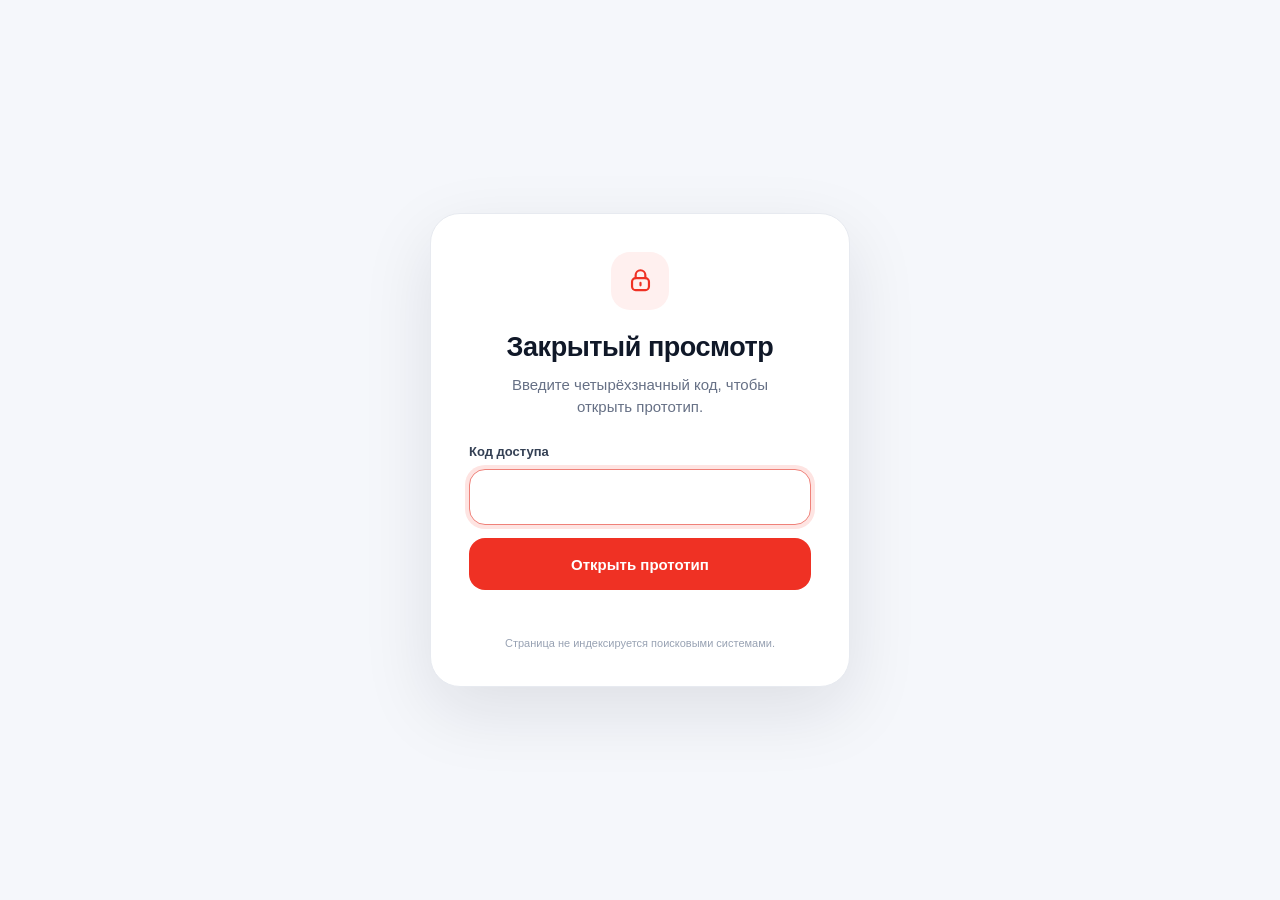
==== commit 84efde70: "Replace cropped offer carousel illustrations" ====
--- a/offer-waiting/index.html
+++ b/offer-waiting/index.html
@@ -44,12 +44,13 @@
     <p class="privacy">Страница не индексируется поисковыми системами.</p>
   </main>
   <script>
-    const payload={"salt":"KicjKNWBCNf58GIT2LamQg==","iv":"Uxn8v0ikAiWd+ObP","data":"QK9XvitwWLlAkakpQ1o3WoD7NO9J3uvf4T73fkKxhTheDMQHuJOT4gQCJm+FRJ19i/[base64]/pbWaPJn0inrjvSIYoW0nu7OA/kj78hBuRjP2EB9vdaVMDJyGgvuaADMSyqmqLNRJcLURIkbPxQX3YFAEIs76nd6qNQzqdDJdZl/Tko2HuTrhd1pC5qoGHOjJYoMHylUhJSSpau9RVam4FWzV6M+SVS4FiW6fWU5+pojtd/KIsudrtzLS8WzRbove+uPmHm1wCrO3MgprKEOxcNUg9PqEq5U4Wefm94rc4A/tGFyD7o/BIAMssuht2LKxuhE9W7Y5WVm9LYzuXaXyIufbMZdyq9mbe/DKStCzXbwhNIymlEc9VKZzffq6X+RQd89VX7AWmMCMIWidK8kw897FfddAMizANhP569H9FqbqzfnkZObvMAKWltTYcXSMD52pHQ3MeFRyFgxrsY6tKmIjhK9WHnjB0IHepA3dWljaI0l2wjJE+DD/ayI93zjhyCfGDzJI9SJYLQXB/zGsyOC39EZZ8p35Uv5t8fxdYXkeCAGhWBSQnHesEEb11cGUGBR4KFQvgjFOE2/GXF1hhQ24f5rc7i3YiiW2nqZQbVpk3bqvOIg6uf+8qCRkbBfUNWd1V5hIHXhaTwOm3uNUzv8Rc5qPK+OEFNT0BWeYFVwhEz7vxJN3/JXhNnesyelPLmZ/IWypyUUj6retCrZCzywHiWvNZdWFO+0mX3BmbYYduwrLDf2HlvsdpRsd9yfJrpbxnPSCldOiQBhxkM57KU5whroYAoA6KrSd3E+keETSQqiLD2oK6ueKCbKl9DyPwJF8nCDEMFktqVrGU0qRMjYyPW4X7lnVMFKCSoZZL/MDU7IxNHY46Uc5RC930PNDD/g70+M5mI4Z1ciaNGz65F+3OmZSTiV1tmNKGLwxwV+BPkjWXulXUoQ+GgkrZreofPQziP8kLVKoRRF3pgGQa3MrbyAHqhecym8FH16IOxntNuE4BKY2B71xn0HjFRQDFZqoE2Y6bUo0lJSR5A7m8eROIAKQJRDhHkQy5CFPEvHSl+7pdoQAfUmWPwPbKShnGq3IWC/zRihWNSPrE+dfuM2R94QxsgGud/v2DsP3CPStjPyT+GOnnqMGCK89fc9ugcT4SlR3W+FfbUnUH62WI1V/3C6YZacWQYlT1+eYlhgXbl/nByizbNq+nVfwrGUM6rxHdiqdvNuqKdlPNGqrBybNJhIGkjKCpqoruZWPYrBr7B4G8A1k364gU5hhFl6gIcDU7Cm4FEGE87OvtUeHYbjy23e5vsnvnIf0Y/XudShYpKrACP/EkbwCHRZfFWTsCq9MH20zmHnAMbE04PVU4G/VL5wfX24WEXT8E85MwLMTYuYozwWnXaR5wNz+YUzDlhVJhO565B6HIgzkJDsjCxJsAHUEXuRrLWfx3OgVcLup2eP+NTK792P39DnDVkDoipeKgf2RIgiDey8CN1iOGwKpXROZPfgMac0gvLz8niLIg1hKqBXOY0a80AxEe4bnJfbZAkX9IBMSrQM0N2iHnzL/[base64]/AgXONY2Pm8DxYRLVBXaObPKfG81RFl2j9fAYeT0nNQw7n1J0cHKkSNHzmqSIuOX2KqMc7sbiIIxcTwJZUut8kf4uWsX9xaoKmINZSSeWsVYpnfATQKwR4FmGIs+jk2c79eK/CRZeI3CDDSwiFw7cLOEFODvotDKUYfMUR5axAsQT83cTh4tp7tIxpdwy4DEmh1hpLijF/YaRYtVrvankWNruorbvpU92aJM4Ms6fuUQhW42mO71spUvIj+d4BJC52GzMSJTlBAicYNHFVk2bLN43fCdkKkRYbwrAwe5G1NRV8OPYs4DkYMddSXJPkUrleftiscV0KmqflikAwzsPbpwhpK13J6FNsOqJZF8I893+d8YzO2LBwL2+8X7ET/Dbms34c5u0g8LeSMOMN/Ifl9GkEAUR23me9Gh420AkgcrmbN4Ipcn24jB3KxinoiaPth8bPkEB4se/0+7x8ni/m1a86dJPTGtc9C6ee+d0QpAO/WLXk3o5In/f8jYcaADkx4Jv0tMf0j3NrpJKPAesvvDK+VKq9gA3wlU9lnIo/ZOxQyeY17wCzv2wqL+yeupKsaeA2XxjM3By1bcA099wMCF56fPXNA0DWeCVexY247G3G56yZ1f961miGZTOxZ7qWX5xm57X+0YhlEfADK7Rc4YSACCjqUrGUxAvnrtfFnhLL7hzYkVu7giWpvDD7+Ed/Ic+4SGDH1bBNRDDTvk8EMAac39a8RFsw/WSSF77hCSaIRciRPsP98wBlZqAlluSpLlXmWMrtdT4zXYF92DURhxl/owOrXrJTYZrImEH8wjAbzmjCR9AxU4LltR76mlpwZ+W9vgSKFZOC6l1sHpoqhtwNN90hXUGuijJwfp78fZHQgUAmf3psCYj6XZekamqi2be1QgnTxEKrHrbsz8igjtt8d+LviCufhDYfT42pvF6OosEn0Zy3gukAEz4tp3vpRZUaQqJez/Io2ebsBona2CoFhUszvAx5iXsyDZ6Cxeaoz/rO+ycntkpBkxq8Qg2xdTyd9AuVcAM4REv7ePdoJaVjuti7vhn0Ep/kcIEdgfFZZaNjn8bH1YEw81VG5kv166OtYEqtTVX8k79NE6SA25L5zLf3TSTNaUDEnZpjf8CUyc2ruAeD4boAbYI2JJaBRY6DtLdu+oIrpaiC/BaNyhWwVcbsN9W5vQvZTK2V2XOOpC3pO6+ni0f4Lbennp/T1TCO0x9qGtCXkvsxCWmWo6xGiw/P9D0YCUUmn28/ZE+589cakBMh94PhNM0r7toiFAWuum5tLBByWVtkXFBie9NVIwVGRWvRk5SvDa/xKkyc5diODlgZEWwElrbsROA9ywcgHGZaweL5F1st4ARTi/t0YmvB6P/hHo1HGE+FMpX7guh8UuwRdwEH+EtgsFVDsAukl36P+iqWPdSRkZ63VMuFYHcOQAJbQFsgkP9Bt/GfIiH5bTup6HY/b6F/fdeal6i4W3O4d085tdcfFsCqN0VvcvGG05I3PnN9YKigqQ8//fT5revBdyH+5b8cbjzUTYKc7pkGvPgSk+Dnc9p8AvcziTrFuDDp9eFLmp9ytr6CWRfLYcZQi2VWyvRndC2ZPtxzI8GdVj04Q98SHrOy7EqGeS+p/8X/E/rCrtDWi1M5Jy3AV/M+tCRkgvQ7HsxEP5nqVQ7ZmiwmhPZmaqkeT1a4v43KmwFFmFebr3bI68cnLXvZni68QmuNapr+8zKjurqsp0dIXqAEPnrEAnQfhLcFlDoqwkUQgT4MHHsW5FOmJNeZvhlutbIXcD8ysWSx6Fh3sAHRZb7Ovl2oUZ5313zGzd5ft/ysICO5yIbCzP19gK8ZQXYACZUIGOyPSxjhkO2pAc0s/3j5PDHzxomXklIFLE4fO0wrm8HrfZsNUoV7HmOrqPaBaHw+QoXPEE0WTS8+3xdSxCrEksoLL35C1zurGyE6xbTKH6nQ7HsflBhcTO1BlkXJcbRUdJkNz8MgeQ/jJWAJphSgkHKFl+HvMiAVhoC3x3n7ZcdSVC+sYMf/4VZXeqMbTmczkT6FrQPhW4kx+V7b822lKCKgeCNm41Ng9T4ip0FY8CpWB8VjXBWGNwySYFVQZCTU0mHoOhZReBkzIPMMSkYCo1VQKEe/Gx2Z3HVPqQE1wdsgf6bQILgCugIg5+Mp1EmvEIQDVzA8ddmGeM/PRaZuK8LXlW1G+jvpBn7O+bILw436BjqKfxjoEx1Alrhj0TcEhM2sjNEon3qaESWPCgNL8rBMeoVVG7o01HA3Y0KoHDgO5B4mr8mUhkKbjJxLlAzwoXlL0tEmpk/pea019BJ4CAffkwaxsThtOaJKXkYKYKGBpnijVhFkIiH2MRt22KzB0J/l0PXT6FauEpau7ezRqXI66xFODHiiYvE9lzL7CZs3XO0qNGeULkl35w6NCN8ow00jp3b1LVJWMOllN3KKTCAGAGoLabBZpgNAaE55BFDF1ED+uwi8LVPRoWCwLPj0g7xrNwPfRKahaBsxJd8Q6eZ5BZ0Q/9vAPBceTUyBLbhBUQUPgwaIPr4FgpPPsHWJMygHTyHGhMogjQdzf01+jQE9ui+Wi/WdPuvs6ixXFZlt72xBRh/Osm28rYoGr/qIlWBMTm5OnL7suR7y/qt9e5jUVnyo5AM70BHmdIGky5WkDQco8bPHBJp1YDGFeeLwDJEttBR/rYeEX15M3vaOFRUUjDbSz66BFJPfuXghjXpZamZX92/AhREog44UeANLYQMz0aPQZjXJVKezhqCwoFQz8kIUSDZ+vy3Y8vwEdeWEXLb2myepRI8XuXg2ZfyThzpFK6+rek9Q7A0ctyAzAbh9CoQhrBOBQitpVwCb8GP/8eBwAXhkdATnKLIf72lkQRzJMT1YKk2px2W0TRJmgy4BJvgY5ws/9aP59rj8/G4CXm8y/VqmRwRhtLexduUElnYGI9GWvyjfaWv1R30OyA60Yk99SztebkalNFkubet8Nq451Dun42p1H23X2uvpk0OC3sgxoHwQLKjrvMuMpC5XxhYDrcM1ezdB9U3aCq3j+H9QFbsEKCt8O4qKjuaHf/1uNzGX+P5PRcHzHRtFSjWnnKfRk3aIuANFY27WEAsFhXwHtbcgIRX3f3TTJubFp8oXjHUvz4rkul7nKyTtrFrjXyrkPEidjiiHXT0nujUsRXFwfuzrw/Ke9bnxCBrgAxY4r59M/KrEcD7HRqLvXvG0hSZbM86YbQFIDOUWUc0A/dunQoMyP+Cuy/RwxJrkrHQvs93Wrz0/4zylN4LahXtvRRwBwGySwZjMru2jjvXjprNZ5n1ExfGKcO3FIfQFH27PLinlT6vTagzIRLqXr7Ia/9ZJH8JVztiQS/e2NQ9QYS9p7RSoZRyfUFvC07X9ZEAUJOVmKckWlOBcgCpUMZKKyhdILK66DmGyzVnGQLOO9WL/Hg6HQ8kEmyf+q1jfZAdGOrdtChxYAGWQWafuRlFa17ebYUt5YjEjj/wLt3J32HiGX8Aju4bmu/JZ9I4zQNXGqpzAcALqCUfMY/sMNJYqTncwklNry7wJRUD5zcHBLJa/HFcbjFHHE1rKDdqf6DEhIWgVk66FYl3a2qX1fHeNq3QqPvBm5akJ4owmc9WQc8bkbfP8YLWUo9w+fvAno3f6Xe0GO6KrnGN/56kVzg/I+V3UxJCW4FI2jaoE1VEGNecCnD8OuDsKC9cGAL4WJtYOl10hjWLcp4tFlrNyQQDlilUTrRjMXufnx+5iLOZWrtlOAWolFOk89OK+TTUp0tWxpc8Iu2dcT8VnyuPv6Of3L9ED3nJi6c/mb2wiBNaMMmLoBWsFggr8TagfabNOte5DGH9fNB1Zu6rfKwU9PtUupNaCSUdix/ecAHWDD05kx4QQOyGhMDLxZRJ2XiOa1B7ZPDPynFB6XqrC0goK2kNIQMaIPEoTa6KIID+d3m+PF14ZxmjOFfrRiyFB2mjN5/1nWjsvGWiXh5NS4iePkt4eMEqj+rgmwb/M+G09yFlnU8TCiGQ3ve6JZmWvcAPAb1zNHLC1z2emJ5ThfQ03z4j1BAFraNxd58m9cMPPpjWrJ9/ad8Lspix7ppeijF6FNdEuM2RWnHdPyTp1RQztwVmrIb+PUMMJLJXvhCzTP2OGGQH7ioLNAKC4IB3hymK2PZ5lWqeYSVq0af+m6JF1oiolJMda611C8Wq/Cc3GvFLEfr+IJCj9r/ldlq6r5LOUwuevmaNPDlCJJA41g1C/GvdJU+8GM7veXuUWdfkvZ6mAMNTmkcORZWsJ7q+0Ib0n1hY+nHVpRYe7dyNZ8y559dtDErvuJlHEydmfc1TP9Y4ZQvVl/j2korbayn4Cp/RJCgOldGAuXJ/e4expckAV4/0/sRo0sZ106x3AlSy47VPFZikQDJX3f9CXwmzD/HM/yW115rz5HjFVLj/Ihs9VIMzQJo+r4vFUTjufPiCXw3uchRPOgwYyLcvQHONUQ31tqyvzkq9Iy4ORMrTC4OrnnjPMSx6hLliwm/NyeDwAYbRou7i9iQEADgsLhV2fRg2jJtJAkpgl//bggoQsH2NInkgECvDop3aRq4m/a5L1pGm5MBEmoOb/YJQlJ++LakJNJsCfH4U/JQkhbhDEtaIsAaMWtwjhniFAjTWzMLKvhoCDrF5ydaNLWJxOnOwFpu6VAQm3P/3MpgsTELg2ZnXbhYBop8U9UQ+gv3Uhds76Rrhe858ZGcIoZxqR3IqvUvwkyyvKP7qBnfC0TABt4I9sot/uXzd1bm+FnZ0V/Ouyegqb35P03XlY3b7B+akXKhkBy1Dou8yyrmEhNjvwRtuK+Id0N4Hce/X/YKwB+/yZIHaS8IOE5manMWfZXv8vWHRKIptvzENsnRRUGOC3T/F//uy9vRfYw7AmOY9aU/7IzlqkzmUjegluUZLeRkNr5mYZqHMZlD7E8B5gxojietNYUqtRQgb9ThyTlWCG354tsn8PCQfhaORgZxjG+2oYryv2WaQrsEBxgDvt03dVEdrPoM5n80NWEdeYbG/G4upvPfLxOgYBhhPuLE7nci+6YVvFDsF7/fiBBVNNOqO5XDRutitxy0U41L8wquOUxw5Znh17Mw0R/Gwp0CFIoxG/mDZ7mcqmDJHP0bOyRmPod/YCmoeA4sdBAlYj/[base64]/0AJrcH/Uo2dXu2uAr8oNt8IYQWEe96o78P9hwDZ/IodPENf60iL/NX9abUuEKGRMj0g6cCgZ43GuBWIEEx9DrURfGaVxijR/6NZJlL5We93zdPq0uhg/a+G4qs9p1l+oGz0FjVlrBdoHi2UBXDdMTPoxla9PUsbcBJkK0MFLO5uNHvmBEA16es9ktatyJcFsiENl3Dys5KmDSMy4Jn0eFM2ykSnQj9skAuRqmKVLh+LFFXllGyBie6/GU14992wntQdaXHzaLjklhUXo4dWLEAGVOr9ariOxScJPH7Qgayp2dYibiH7STGoqEzs/[base64]/OLExjVigdZBmCDTu8mp/WOFEHZFUZIF7KpESKeML8xpGDR/O7L8hcufR1yFOPN6EzSkswpCXWVBm4flUUCgv06Sz5f8rrXmElg1TVkrJoazO+qHfh7nNYzqOrnm/HMtyGDWtOZ8jN7V5tUEm2BrKPibo+IAY3I4p/nALysMdujFBR5phDYfqSyPoUiUQKkiiY7XybcvLPxbdFAfzRXCkPKuQqFAiXjg8Wi4g4Ey7cTEsd/o0kMv1QyBH1EBw0/GIjk6cRj/sgLw0CLPQ8cCvtbYWuwTFZGOD5FtrrwIIR8QDc/69TufEXcD0vPwibEkVT1DwBi6hc82J4j6RB+KBX2U/nXB2u17NZdVLiATCHkTlUe+Vucm3DSmaPUlyFu+GGnw8dq9CH9YvPpJxP5lOF+HqZFfLU00CCpXwnpy7B9y9nekXBQFRuBd7I58z2g+WEkoC8y5z6Au8E/Xs4yJ9513NUYJwDhqDQThcrKAG+F0NoS97QkgqOZTpgxX9bSVd4/wYUXf52yGoN+w8ookZztBGBRPTEFKr4rpcXuqthX1E8ufszol0ou+19C9zEg5zxK4/cSEROrCKL2bRXp6vRmbt7rZZ9fd5BITgUM8STjWCC3QndgNSbpjJ+/CbB3hFWDnZ3PWSAWmsR3cM90A6PegQk4wm8lyVKMyYL+0f5c3EHztxq2FyA6Qt0e99OruvbaGl7TqnwybbyA4jKtUbS6FsNH5iVKL8Htt8mL4GZ4jlURsi9I8/[base64]/34YUJu0w674CAVaKwmtMylnyD5FqrYYwMsShnLu8k/gyMrAA5UjeGc0Xc7lvtJbG3TTCUrwYGmMaWOyc6Ey/CY4hJFS9VtVw4r1r4Gy/Alu4uVa97TMMXy+lSfpFaEv5bFv6xNtGAIRmKRi92pmdWrw1/Jphi4YXQ/4Gx/trfcUkZf+knuXr5wxLAG/7dpvT3hWlftTahmlSq6C1YRKzL0kwt3pW6XD4GscABgPnEjXF2puyen/eXwkGeOTOAAI8Xgy51wjVsAgkdB0Ucyx3luR3v1zgmZbJb9U09O9ZaZMBunGH2cvZLyyBnAw/q2yCbYsBkdUzbotQr0Nsku3ZGeEL6IQ7ujIPOkbaXG4im3oYYlYpHptNlfz1WpytarFVIuB/Cm+E4/NSPuLY79RxHfHcPUCIV9Kcrf2S6L7fWbKEPafkqKqjmnE4h96JQs065rbMhm5w1ggVzJZtA4SLCnPcOZhun5Eq8EWZRfuGfZJy8egZ8XBF3roQkkB/eEqwk1FxLxnilMJPqDG7OG1Qr8X94Il0vhbC1DsxDqUCc1tGj7joK+QPO57S22fBysl84oQDfTE5GYe6BBUHpX9EjwZgVy0GUFdJRbluXRIs/8/h+8//swsIDX/dRGf+TScTcO3nHuz5Gu8gDvxL3pBuC+oSxF12Hhbn2zFN6XsKObDRGIcF+WDqievgGxx/4/[base64]/9cS57bKPI30W/PzzPkZ9v84dSg+NsOc/Sm6Lzc5X4Jv6ai0LLJPRe6sm0SHtcFWVbh3Dmc4Tu/JAEdMv0UXdglZBE8GoaWq3ct8mR315zEJGx0aZvUSDe/trBf8pVCbDyP7thOyHGdaGMAH5vE7/6+1E/tIeYmVabGT2NMn4qlgmXLcpWBi8Gi/XzCSogXYVmYoBwbL+PJrjYA5q2/BlFIP8rbtt23uV8FLK8rLekOU8ZxLUaQ6R3+F2lnE33BwMa7bUc/41HB2UXi9v48uyLC5TOCK3QlpV3N5cANdITL9SpmUQKogmYiDkC8Wihe+E+pPu+tT6XtwSC/5GE1yCG+/gjVlWm3545e5YHfR9/6XzMFCTcTabELFhiBoB8SjpkC5NUCijHL4yNg8N213LLp0Vrd3woXi/aaYz20HujBeRZEFE9iDnNMCa4skcvvyzuWQ5OKq4ltHLE9xs7DOM4QEMLXmM/SQ/zxeGe97aSYQycGa3HY6S5FEYGhb6LgEyEhIiHLn07KeOjQH2W/Yh+QQ/F4uj8p8tfzIy/f2v0ZvQFV/CWht15zES5w/CumanJw8DvPYJ3bG94KpLHbg98IuMW8u1PNLzOzt1d2l4rKVl6vmaeze5sfpf5D5nCUnJqPEjz6O5DlO/AmzqG0IPGpRbo6xbR1SoAc142Weujrn8hAzpSDQ+Hh30/hCZDuvzqJPFCVkvwcd4RkdPP1IYlMZzCZPF8G1GsaLJ2wYkpeDCGdeFYVUoxedN8MQHXFlEnURx1lvDUz6QcKCkT1zZPE8gxl99lWC0eAHL5I1AJuVVl1lGbwPDRXyKcUTpvN/t/skRCP8nj2zAHnazWEF3iJKP5ssPXnBplqpBD4JqNtf+cdoZ5h3W7mZyrcustlNMW4lGWGpq76xzoULtf4BIFDi9OXglV0L+sS27hFYEEgqLrYA+nsII1rYPlB9rh8L3iKH5ZAUnADZn5jk3tJb1b+yRH79Anp98fwF9EC9+ACMD/sh2oCHKZyd6VFx1B6XIgn1SQSaFxxK6YSjIYPgGDhkcj0dEtuXT69jID5ajz37J5FZ3lLFoum7n9yHwVFxVCw79i51HdZoBKojIT78J65hxgaM+AidiQAlYFQLmmoHL8Q1BHkH5C+/gFWzLqY/FvbvOAG88Jc25HpQrRaGw3YqAs+yffJ8rbWXFi2hndlK3Lc+PmN80+W+ghs7LcVLxetF5vh/[base64]//iIYMy/6aIGnE4Kk3K1Zbd+0/EK8c5BO67HEefJU96gX0Uas7lerrM6sHhAd8/fhCUakCt92tWB9dPGFb/+vjvRE1IdLRmnpck1dW07nTHkY74F43l9+hehaz9hqewcmMJAY/TG1n/JaeyxIDKkUULQWpUXghWOUS06ExBf4jOVqQOJ1L7/0oNb5OwJdnCiS5EhLgQDjJBSNwSdinCwNDBqHT+SnZy5krTKoKXfa0Okr3YvXf+SWJD1vCmNDaXvAkL3TI65TR6T2P+5xVbn9/cJrNEzEPdtwwFfKMGmDq0lVdTK1wZ8uyQ4HVk1sJlC8cCg9HUDkvwxI2r1YxanlsZ5yaZi4+c7de8Qp+hapaeRtoR79uOYBI29cSrBXFCPrYv0mXaMa7jG2DEtdRD3GboeaEuDi9F7ug1697Pd6ZewgidjM29wQrANuXdQQtR2JaJz5KwOupWU21VxS/mI32+h42XqUsX0fp+h/zBZFaMdXD7UaZVITCQWSdyhM8+0NAC7/soLAb0PAJYdon5VyaVXLk1RHMmu2+FO+VayYNfN7PCeEuM+Y/uWObET6cxS+bf6pHok9D6LRtYjDxC5uxPl0FUbhJX/lELe3Cx6Us5p0pcjLVj42eigeSUUhR9Vuc9wz2cD5uquutRCnVASFc9naNxwkRTDRRZaS59mtiVgzvgR6vZvILKfFGRICyk4zzkAUNSs+t5lFVgZNLKhUDnRdUvwxx/794zJ1da7l7F9OrglakVVtbUyLb9SB4ud5/sOHABrDR0r3lGjsfd7pqsMewM2LIYmVePOwCCtffuX+egHy/lRPX7+ux8jmiAd9Om2mpoepxDXiFECxkYTvax/A9S4lrEfSQHVXMqoCttw8e4abPh8aOQ0zNsAG8NciwwjSJnat8S/l5t4h6zexV6DOolyH15tJfLXFFDT1xl9yiBp+yUOaCEYAl4/DioNN4Hv+FofMSu9/[base64]/iZSwEqzEHseLAgd2uqT0FMU5QxH9PczdWZIHh7eh4YtprChpMPkvjxc3Z1wb3RP58E2SExFV14HBqsIlvjFx58D0RkqXCm4NH0es1m/hoGEyz6XNTbZpucFNr2Q3ydiws1JbNyjktF0ZiRMLKZKH+Yw1Q4VqHAndhbHpoDlcDljVtwcEyqFjknarhaNGgGIuBKBNldNUmM9vFKRhwvY/aIWv4hqfbeYnsxrEnIYWIpjHIflSF27xn2Ifzm/[base64]/U35J42g8A3Sv4SH6N5eoW1W6UKte2H6YbQb4LKOkEsGtlagDiTTECH/X/kDKJUKeHTm47WmAHzeuiAIvmUxqbni55Z2hrUWVjTPwmVEqmghHA/ywDWmfXgBfLrNm7a5akGrbCfetvGwWS6xv4ltjLlC6EY5uYiyiXCnVN+F79z619eezMBOtuQMveJE3jNtLtxEhVOxIKRj1qoiflU/XjurhFrSqt5wY0/oYsrsPi0YIawz4ltLt9SRvaycpel7hGeJRlHi39Y1NPetfhS41ZgynAaqM45/NWnPVfRlCTRTJFmzy4YM7Vz4eWiNmsbXjg2fBhEz50cGroo3oqGJkW4l6BhXUoBS5x6g/CKCXTCJyaA6NJ+6qOYhpCbd/Dgm8cOT6Dmi7sAwNu3BmHwlTTGBUFVg6qSIFR3d+XvxjZI84VscIL6xaXIJ9Gb4KC7PsjMFsZWYHsPjLeL+n+Ox3K0qbTBBzfGoXyMereOwOSHJ/+lDDBj2Iwi2Wn6BbAzf59zQA2VU6p9N8Bm68J3BtBE6NeEbR2UfRo3qDWi5VxD3xdq3L5RIoOu6qiJuxaawu4cl7yfKV9anQlpAPC9XIfCZrjzlF4zGn9FvJ4vl2CaY5BvPUlbuVKqgnIQAKLjSyyt9DuO5lH8LqbwUPRWx0sa9pGUmrkc7/JydeACs2CXRHTc0LXntqRQSe+CKBm5nxjJmGMkYEAH8OlQFPMpgf4wdcwg3XlH+bV6Iaby6f6Cykur/f6swK27eg9lmVy6ygDZ0dj8fsGRhIez43gzhwqQ0bUj/4Zyj5RUEclrPghjQaaFOX1INxFO1P3G05ZznQpRDlAPNT1HxO/hp5TU4sFHf/jdoeiGUa2sT5MWRzPYriYTejdcedmrsRH7oSs45v0qUFWe/AseAt7J173lO2wlZk591Q0CiqnnUNuLCRWp8RWsSLrCrgetWfcL9vygIzuI+JS39jJQh5v6RtEsqrwYXd/gGO7VSlsRoVfKaq+0WPmosS9GaXwauB5+++T1nt9vPjtKkn2siB0OiG3p4/[base64]/TVgLM1i5ZDWXEof4SGeRmXWPbcIwiLTt7/2rzdIoxgtAY72kH55Y7WwUiNWW0wLH5cs3AhVD+2MuWip9t4QZ3KGDJST7IIl2jSS/fmg6cTx8jAEAcXGjCtZM37dQqNX0Q+AKsB3LpoHERC0jU2mwrWfF71zsIht2m2tq+WcFg+5Rl1L+JZAHZrO9NhA0w71jmIhAy1rx7DFUNsHtMCH/aMIjYeHb6KgzPvH6D4mIHaJNH25LmZJwksjea3CCEA3J8/ltsnWCs7Xczwh76a1bZ6ZttnvV5LxVf7BTlNRDHvWTAidqPt6ptPdH/JCQYCQxu2jlXvcBc0SrdA3yrwpGz+ccll3+I+KjGxNjqoXyX2YgbGDleE1t6TLtw4GNdwyEBr2MILf5uqhz6Lu1Jfq/GdljCri/0NUT8K+MT/1xp+hCXoZY9LWCaYJbMWODoX8RB1L1EZ83T0f6SiNw3SyR787zK1ue5d1FOShkUoVznrm68uDClJlOgxGyD9LXlKfVpt6wUSXW3h/RJkbHCtR016KfrXXnxFRBOcDhiYf0H3A0X0op0nB44DlbPhypmXv9Yaj99mXbTKu7IUCsyFGqk73fjEunL1gCiWWp8QXPIx+q20W1Ct4SWFFJN0bc353aQnH1cWNTVXAj3/KQAg2uZeliRgzryFPpkf0Gn19vebDlI1RbKt4+ZbXss1FBYHy9hKLc/DkTiekISgPc8ZcumQK91yJTKlVxP8uuBw9YrEEAgkNdyDxB76Sers/i89lsgf8Z8hxM6IAk3OgaaGLACVZmvp4taA8zDxUbdWlIVOCQjiQHrxrOjVYRIiZkhSR63TJ/vbG9zanLOPRI4TLKW4N24+/61JBGXzLlSKLqrV9CheDCCEfKvw2IK65RDgcbUxhDDYXFPdXef+NH19qAgrQgkYjU2vunv/tLCQy931Ym9nCYVdxjooHwqMwEbUiotrejt3Q4Zoxxdk9gdJTvvKH2i5m9CWqYj1fUmY61HmenRrXF/dWNHDWAtUJRIsVoiQHNU7401LpmQX2YKTWNpStt1Bq0uos3ZSBm2C4QDYa/yHey+oGCf0oaqlo28eLioVu2208cy0oDuGC2A+kCHl+dOCL+ZcFVcD3Dig96DjN8B3B2smJdDGfdxmBbuHpcBjlPYzqOc9HghArtj9LklHBl9q0cdUhOQAkbkvBX+hg4GaVx/bRUA4b+sYID1sk725deDSnKGQfL2UlDDIr+L8HvvYCLA7xsPQFJnZjHr40Rqxq+BNcQwZsfs0zp3svN/m/OHchwBvvFxKAEufsM2+LpuhUVEOlt34gSgtblr/emMSBGK/0YMqjulDxs4jhkOHqDtC46Ps/eXnhretL4/3zHxTT6YV8eEkkZTs5LhtMWDKhOJhJkOvvZBQPolfrh5g7+5ajLpd9Uv++etcDW/oM/huGAcI/lqaVo2tgukd0H5bft9l0IdlXAj1a3yob51zulc9yOPPbDOQ4+7sKz88aLTeTlmsP1twwyQ/j58uQIHdBSBvEGsPNEzNCeuXAvN1TQDD7d/[base64]/SbyX8B2jXAsZKABpbjCNG8TpUVCHOq1HVEZUWZPkyJNKCGVwRl0yS1g9/Zlu8l0I6wk+rh4BYKkMjOfX8w7POs2ZBZXgwS/LCdlulv+eJKxLCRuj1+xj7CeuGbWGGScDNwjhxbao8PKJsNzViGcdmq7cGEvqw+hJpNJ53qALelGc6Y4MvbJRe+hkRRPt0IPlLoBhc4lEp9E2l+WZNutwPCY/2w00OJCGZU66NUf3+AGKX8MPLpkOqc4vLSctiGwMRxPynoWg+xScDhXUCftzIs2yDXtyPRIOKvSdwnybyLm4hkMeo4hIUELI/+mTrjRSVNlq5IFUNATR9fy30ZglkvG+0jjsEj1pIIXR3E82GUe4JwEyr0fpmbzpk9pVC/m7dqGpC0YYa3qjWi4GibCa4SNBXnsLb87buTZxEv4PuLb+Jki5usUsER7OxEnsoFRYUMGB7oG4L6MIRfX3g7dfxKpaPqcQ6/oHmXny3EbyGjzjrzPuI/1O9YBoONmMzaZTp5pV30sL+scqjzWJedvzpXaEYn1nOEhCXQ2/0Q5TMP8lYPniHgrpZgxlJG4tfrX1lOBMrf9lxmdT80eUJCAE8mhqTLpL3tYN6JoJi95z5UzFoHtaTiMBUoRjGlmxqVwjJKadOaytqh9z9NRhI/x4aWNjPE4rgcQK9f/[base64]/p3Btxl4KQP9ZMOOzPBRUmgoG+wS/jBjy8pSHzJBGSOcKfcIJDwLM+QnInymgMg5GcFg+DDz5as8Jsl7sjUk5/P133Ps09eRWxyS7sOU0waDxbXCygBOvCc+S6aALXrNPGFUrcj+8WnsyPXQdvKU7QhDeQ2YhInfs/mEk9JyeqC4ti7g7A3ecp2//alFtUbROqqECa47XofyVFlifowOMjAS8hGNZfv6ba+QlYSZwo5/qJ+RmhQp/TqZ6YzmlA+przjAWXurlyxs9FCS2AOmoVI/ZryXLDL5JFzjE8jtpBLFC6S9CCWQPNab3qzi084FV40ow/c1ADylo+y6x5LgdWwtzTDRb2oJF2NCSx8G2acr0DejHA+bAtq4SMJmSuqgeA5fHMG7do0sKieCSX82Mi2wAirpEPPn9BTAhl1gdKyrtvlDJbPNlXzKLXS4lfLG0UXxplZ6AkjNIkzeY5LR2pm812PyISdz8wEpy473ZpXuDOO7wD+eV3H/zdkXJN4qj5O8QKm2xh4mPD7+9QU4Ee3/DAh67aZgJ7lXOG2fI6BRzIzswH3SIv/[base64]/qRod0zb14TSzzuemLS/BGbFw8yu4MBdtw++vwk2KWu2f0cTmFoej0Dep3I0CqXU9jZtVTyT5PZUZi86PYWhQfoUj+O9oPncLEGmn48+k+ZVoyUoZC5bPyYJK3y9tbFZWBWEwOHXYDVwSo/fBIGi0XZhnQvcab1Ogt3Bn/EfTUjLUKQbqgHsUuKvIZteapfOLVUjOOX/qLVaEcZ9ZQGQkqhmt84IIqboHOnPrEzVpJc4CYutS+2+7ngj8MxJwqM7Z7kT33S7mTUvad+2fWFj63+rt7YjCRh0vXP9DnOgbJTM/ZRESfcTvfcQxs6LppkSAaNjzQvGI6dEGTRewl0JLVz4X7KMlRO7DGGdQUXfWMvSMaucFwi9/CBt5XbaZ2KQBN7s31myEM5O7XGA01s15SL+iYkm9/vZ3JACihCuRMMlL0JPH8ygYmr1wpVbyQGI0V8fp3EpyTqD7xbU4h1tLhHs2mAwfJktl7TVfb60Ec0uVV2XHc9o8U5tgTd+wcuoqWSV0Lvk2aX3YMz5HpUTXcpbWoM1LuVR/lcPiJjLzXd/5jknnCA7+25Ou7Hrt41K2QacnP1Yu6C0UgO+/XYEsuynl6iLCv3o7mEBGNQ8y2ViKz6UmlkpRUZbUuQQwLZNa4hKOZsdZq8a/BUY425AiiELY/nJ5ib8gSyEouHTs1rNhxREofxoAtoWYPhd3Nd1f7QKeXmzjktfOTGMRkB3z6z9Fj+zWBg1D3N+tjswATpSrQ6qaFTiBSmHnCk124iJfR2FLV4vqtk5ZE55AQTW7ypDfVw2gKG2sr1Ok4vdAP/a8y6Tihy2exmE5kLlipmSPxouSB56JYhACHvtDCz1VyMdPlUsfNeXhLSqJGj9yqhnakF/SFj1qJZbqhoUKkxpPiJSr24HXumlbegP8bLM29w2K6wWpFWoRgWRvQzj0XVEMcVQb7Q2mINnPqBLzFCWw5sh2ajIglYYO2+1LVTAvb0+IfaEzEVnzpm/nQk58aTNuZqYX1+nWBFoqGbMlavhIb6zFr+05eoBWdBeGRU9eW2yZ6f/Q1SO/WL52vEFFyPE8dIWH+B0ZNvY2ugYkIaR+tpGx1EzCIjgOJpEOAjZuhW2t5grC5HmERKJQvaCU457cKbYmuMSHS+pmSNbuXhcKAdKNhYvteCKIxLgpPZo0l0AOM8CyqsOS7NITmh6jU75mPSDC11s++23S0beAquyL4nym/H+xVY5f5IB+vlhKYIbk9ZFaPUcAfKh4j3aYfSNF4WFaGL4PrwUxWe/Pn44tv+seTUms690iO4XkuqjVlKeqPskRXw1TMIT20Q8hNhxX+Ou6pHn0XXXaj4GRImeSCK72Qtamhe/HF/[base64]/+dRChT5RXluDHAsqsY/PZeqXZ10p5z5yh1Kj4WYo7XbSNFSCkRDv/qoS4W/kZ1xwxTXX1ZEO7SUQF3DeeOA+WIcBPOA7UO80CGxLEBKQiY9Smawa+ikkK37kn6j6dGNmO4vrGyVna3310tEMSYuffF54dFCEMsDKXOFhmo7butCovjmdv+nmBV5/jQJtkAkNLwDq7O7JlTFF9je4bAo+VNhOx7imq79ojAoLuVqn7+LSQ2iNcT1pwFmeiO5kWsGhMY+6QNvFGE5u6iRoRtW3s64b4SYzSDMYqL4tEoHN0b+r1EBSU33+Tochmzv3KQtZDuwki2JV5yC6BimS5tkuBXKjHqKYiMDXOuJsLMKgo1g3Ha+uQbH/CW2YjwKJOaobN0mfySE0M/EkVfLeE6oAodvmGAUWwQ97/FSWdZDwJpAQoP76gN3N2fXATAumyEkpXYXI09u9u8JkIGeJblCyTK+/PyjxXH9KbC7szE4cRLS8HgC+/J/UPfj0N6MMlCnkdNEzdFA5sueGCibkpfb/fbETHaulA8tdnBjHOu87PL2acr+TLXLdzvX9IUwnxA+gIMliWtvhow43t9VHvyDlHooDCDAAT/fuFKn9aPWoF0n5fcoUFsTzqWXqb+AIENKBw5/3HlU6U3snfeuxYSkpNXLrs9N1iBLBgagF4UD+JMngDimfqeUf5HHwyg1cJusLf0cLB97ZdvzG0EgLdhKiINYWOS/GD3YJ6/[base64]/w86ty5xJxA5aRdEBNDnf4b0gyw1PkjDebsd/oD8SWHvWqHDkH78aBwqE5Euv3dvcSK9H+aPtNHmb4xQXB6dWIWeBupT0zLQx2lBXY4nFLinv+9Kec+Esq5SHQ2XwjSBZy0GEc43pxjNZv271pWHd8y/rZh0YvZ6XI9xDdpOLkqz/u3k4ZLZLT2Bsfl2fKd7RQvcyv2pxd1VXJBhHq+PRyyL/FjtD9C7lxF/MczwTsy/QOw+ZjIwF2TC0c99cXRboVdCwxOnzaywy4hcLbyxuD3S6C289jC1Iu53o9TwGVBE0v/DtinXtVqIZhm+HCxn+HPSk3BvH+2D5n/Ik+KBydX8z9SQwAT0uf3anbJCbLtcbv/weP8Qa2GUcgY9RhmvG5nSQbdmegvJzwyB0kvWpIBYAJ++uUgQrVy87MAoBpKZm99ubiHUAP0iy5Kb4brSC2O7WGVrji7zTJuYqejZJN/JBWCDq37ZE/NCC8sq7yz56lFFremZ9UH9GhlZR1WmTOer32zv8/DF+awtFztqNO3IJ4jlc5y73ZyN2mHKiaguqVXpUN0+pc5oe3bn1ZJ8RSrS372NX2L6yFlrm54ckgiA9BTzCjzf/WI2cp8UawsW5R00VvjGb7BA3K2d0k9shGM20UTKNC3vRc0b5siplJzOJ+XEEKFj+hEJIO/nHwFyPysrPEtESHZYrHbTHVoJf3sXF3nsdeorBg8f4Zxyll0CAdjivXsw0RvheqjgGdmQPVOqEdvZ3M8NX1bG471AWLhtAbcP6B6uwllXCBgD9jcAR1fXYNYEjNdV8gV+6g4QRKV8sAGXw3pAODr+zGz41voI9QYwMLe4ri/7UMwZ704Xe9fTRc5YeyZLr166VCb9k7hPmkCf25VHEVhbbAudB4YseR9Fb537pm3Btn/RXudgr3qm0QiGWnRiGfaprHhfog9ArgZmlNZ2Y1+hoqJ0pc60huYoobrtADIl1wx7fw8xkO0t1kiNDzaKZ0gNz1CfW50hRxey3jeuRrR0LU95bR8oFUqYvtPWMz3ftsBQTEnNQMQf2pUQBYm/JPMEox2nYqowZLxBtQFVuU88nUhYI23a47nnue42jJAwzTVlsUqVYPFVK/9VPwUg9pOXDJDs/nam7AB6HAmUXxYbW/Eg+QZZ+/RV36pn+NRQDvtsN2538mikmcaRcUHVDwjkkUH7fwIQuc51jiGt8eK1srlwOdgzhEaasjI9o/EHA1r57HQdWFFHoIyb7Fh3vDYg54p5R8Ikzv7dMKCEJ6zbkkEEKcB/[base64]/9YJ5LKaEoHQmmoCOhR7ZBKkyzSgXMFmxMwCtv4kE9ib42lkiU+sWEuegpwW22+OOsOvXHp5fdSsoyHgSx5rrzT6PaDdsOOM6hmY2GuskCoSBMWOaYS4/jYuHWmTrQ+vfdWPpHraCqpy7ZdnSGGStBgkz1kW0I8s7tDhiCXPc7cA2f1JQurOqoJ68X3xZrQOgOQaikYo6MEjhX6tLoVJ9XOqksl2/bJKwCYMwT7x5T+9jIQ2QlayscQXNu6ojvWEgws9FaADkK3tP8VVstWzxdLmnVgbWKvGuQnpMITVIaMkcy7xn0H8r83ZR9QEPceFkFRcpXtuigNk0L0r/WqpHheSA/LuPSpR4gO2HNy9Bf3HVhr23OqUrCyaqHvxG7JbCAtotse11SYynkWECilQ++rnTWdoik3w4hD2nAVKoYPG1G98c8tW1KyjDfT9CNcscMz29yyLD1rlnlJownYRvYMjmDMipSo4u4YTV+YyBq4zLYt6riIpq/HWpf08HIihTafe9Ryag9fZBq7GIFlTjCKCCt5RxNqlAq+NwBuCWQE+1CbruZRmbuMPi44VxgvrU0hovlQls8ciDpic8Z7lAL7w7+QP4202TP+Fa/5hRQZBIObPxkj3K9ex3gwOltzTxZKJR6eX0pZ5JYVL7kF+GIFwLyeVoG5GDMcveX2H+gnULmgECA9CyZseod6G1XIso7JuG/pJFaAfKz1Joq8ANstH0x+koam4vMqCq4Vung8PHkpt3kASPmN52U+M5UmXrYt9stNH6myyS+H/XRfABXNhxXeABqEYqDGX9UHKRBo1HFxQ6OPQUB1jcP9ifkZXMAARRk1BG4ei194l4lCuIzbsCxYYhSwzILZofxKb7d7fXFLwaZYqTLzgB5y3GUpZtU/2jnOixJJVQL+l5Gig/mvbyKUxCg0Lju2QPPIYXBFZ1OrYq/8w0f43i+Pa2o2hwo66zdecmhI1sCozyWa7WhqwVlpQQ7joJgAt2uKFA6bGr4BMs7vHteX8Vv28kkJNW23DNr4/ZBFFFw4Au3EDmyq9xYu91aSpXBVFeN4/v5QJJKSrbhCKcG088KtpKvzd0eFC1GKPBYtn0hxFSkHeNrif5bdPsGocFaOCWq1s15OLf8NLzeXm4KTa77XijZf3f/pdI9c4opv80FnhZS3KTFh3crxjHqZdDJtY323ktT8ILr76rCXq9EmHiAMz3myeH1mewuaFbNSxtfF6CM6Ktq5xobK+cBR//aQiRG3lmQRHUDOsT4goaAD8pk9zzMahhz0eDQcUMVYS0qIpDgtO7GApOVb5iQesCl3gVMIrFtHn1X74gsXa+SMTKFyxC6lZxEKWwf90+JxreGWTX9wnkTuJptHeIcm6N8GszAMdL/yRYMLhQ6jpxSP22s9RHnOyS3MgEHm05G8wTpZdgB+FwjHGch5A+keMKKmdpOPHVAa9X/EYcnocwdcGoMPCmO4cbwjyTEx47chmgEsXbNsfy+yw/ihRpQaw0sSg554EJVnqOwkapvHDZeMPYpK19NkEhZtsIS3s1kr1GZnV80hqmgiwlndiVTQLECTfaUGbNyE15vSAuv8lL9Ef0W4GX/bARW47XiDjqaVQoR6OPZ33H7lzva7IOevq8P+N/T81mmopi4fn6zvxjTl4837cqUWhjYdDs2MQdhDtFdyXPxem8cvZQyen8V9RT9aX1aakDi042c1cuXUFRl3AFU7sWOSgzx/LUlI2+6RzMAMRD1/lQORikH+hN/5c5ecnceDJp/39UBKtFSuPpYNLcEfXicqhmH9xAsd2sV//gHy+yraJl0JKT0QdBe+c/4Z4xW5KgoK7nnGjDHZYx4HoQ1m6yGdnxjE4UdtsOgoZX2A5WQNi3oSgEjID2kScPda0h8pkyYQVRTzAPtF2fRTF/JWkCzXximQNfjBSE4qzSy0Tjw/7p9EscTB0sTkyGM6I9r29QBPRo/O5DO/[base64]/yBUNwkQMC3ddnu+0aSRNaeMcOI0UB1dvf4wakNUPpe77zQy8AdsSjEsIzgMJP1YY/sY+v9IoKTDpNzJhvmHa/REGadCm02Bu+LG0nSdxzDwU4+WRIZIyEwlgzWKgPYIWSJUlsk5LuGcTVQbhCp+Fr5ZJ6uvGHnbdRwYtOB86ySwlhMzTnSKzY5nfz5SXV8McV7ZmwrlWumtTGS+G9Lp8TiuRX8IDgG0t5J/8QB5Bj7Ua6SP7arGMmZVFdVYaqfA8UvgZr3XCX8Nx8w5CzgVUerNYSiReAVcx3bmnRE59/m/ci2VeY52EVe/gSiANHxqPa8wNgQoKiC/CCyj38jYOjvxt2IFbor8wn4SJNarqb9Z2WZzafIA/KjkSHUbGE4Z7pZzfC4xnS+a61oEdlbEjjO0U1Pw2ulDmegksoUEDweDNerHWE0AFDWBAADBS6YkiTdq+mCsAoLmBo6SMwOYFUzDIjDquc4CuhUtZ9H0v6lR3YqyB7XMb2kIvq38AEqpdfwKyzxAQOAcDI0G5gWWIDL6ljqcv4tgv765J6Md98ZJL/kQUfuHmpkTCrHb1/RjgIEJwKq+bznrdRuX9g9DqnCJbs8269htAVl/hPmlra2eGmbtKKLIwz9KaX1SYC53YDb1VOPYlzxB2xTayyrWDASfwgMsL+UUG8vVNwBArIVRGR+M2L9pd5plgBHXmpjAWOhvJFhVHVY5p650LVzn6h8Ug6YL740bJmSF+2ehmAQNShH5psLX9/Zwn2GOd34P6x9if3kXbYtbELlypWx6laCQMsfKtl8Hf4RXLQ6SQDemjmIEkqt+/tFIoUfa5QzmM6crgyJbsD7rAU9Vkm0ogPoWEf5zK4le3iYqueMB3mjm4OO+1pbYknlpbdEqTnsf267gkDlp8YxuwN6omW2oCpW7csqnX27KSgzvw7OOyGLZeUl4qLj/zfbYqgxBV4JlvAPFxb8OwFM+IQBUWxf7jJxWq96Znr8jUDCkpI1tm2bbxVBD6/+HCPrdGFxLzEpIUHZqbDxcR1qPugajkk7xfsuH09DCKdB0K3V/u8YxyFMJS8y98ft2cMdxsGgoFSlXy/HFMwrkw3phcu9EYEyVNsKmzQDuXb27zqd4o5ALRxP926qhXvhXHH+fYwmTc1FtAU5cm25W/6m2H3MCH8hTZ95/yMMy/9WUch0inoIHLaj9huK7cMZU/l4t7yGf057uww2ILY62ja32+hR4t9GN13jMj2/[base64]/uJdRrge2xCjJoYvQbL+2Iza2ejG1haahTN3zQIM/s8AEg3UPAiPX0j/dIqZ183c4xO+RhPsilZn7fTR0wOnfJEfcVbRYHbj40rGOMwM8lh8mYFMzoXhm/vhm1a5oUPDdDfR+WBn7sVSkSI17TfnEz5oK1h7hYVkRq0P8/[base64]/Qninyk7RT7UtmYt7C1W7gkl9YpXjFW7RyKKStjqdOgtWWKQVcwx3ZWHv6lAAJAedLDKAt5iCFFbfS3NEPJ6UHYzzIg3qorFKmcdvcPqX2+GW6oA/dILHCIY9RWacBdk00r8n7K0B5ahp/xh2TwbwTEqWBSGIFjFxFjGUqpEMA8tUZJedAH5XCf7zW7v9gTKn/[base64]/K2qPNgDEKOd4IpnmK4jhL/aGNwNu8VKn/+7LqOzOWGej/XZdVKUP3CHWy8t1+BKCeWf+/ZLNteTQr2HzBQ8ftlLVWDugXr/x1VgyUIfOog36esq2pFXXtcrDDanwesNW87jdrL/hyiyzWj77CSauO83S3QIeElCN+2KtpC0PnbeyV7fCOiCuKOf328Gg9HN2MhWrS+fMWN7veKWFjVn1DGYxIUtrIMLIrSlDmW92v9Qxn9/gGOdyibJuRKcaYyomHMreNtomQV3NcN21zT6CJAyxM3zMYf8WBgXPE6gDuWiTVKsPIpe9T0JaR8SkpJTjpKJIDfBpZ49s45hoNbD+mVWUQicN6KLMsnKwXUJSEgXUL3JEUa0XUZ1utAC55dMWGvhnRt0O3sxupzFe6ie7WDreSpKeaJaJYmLmfnL/qJuBQVzDzQHTg3HCHmvcme5lfdhnmrRZOuN7CysH1uKG543wWVWPdBOl0AVMHmiODJ1BXZL7bFUs0gRRuJTMRU9TI/NqXdngIvDwcsogSJMJFK9jidobO8+XFcYpvsF4doSMNsHTtI/GWAvMm9lziwiZ7QZy6/b3wrKtq8xPnA/DAD6JyKuBcVEBE5VYjUkREcHI9DV3g2U9QPLgzd07c3UfpLku8PDi83hlXDW0hnQNEw4XDJyCy2p7jNg4mK5adUwkJuAZBc7k/mUCsAqk77vbjclv+sJsqulUjplMfz6f4DzoCWMnybAKukUtXxmyY+bj3FLDbG9qAzO+tNyfhP2CUQ1I91EfTYrwg3bY9iYz16nn8hfqlyzSakDc54/9rp2W7TVSYGCYybYjp/YngctHjmDcjo7vU2dfkDF/A8Vb8lSjGLitrfsFVZClqPcbGZTP0srjELXqpfMsFQ6AlWOa3A1rHWL1sYirxNGPw8ERW7hCbPNZF2uitnr17h3b+Ip7bc+hg5/lJLtClJSEKk2GyA2XfEbvA10oUO1xfYerkDz92p5OqC+v4cq3slNYGDjTGqiJTd3nWNl9ESJTGshqXZVtVZPFbLmWblLdX/B/uIvZXRUnHj1FmfH3+8wQ2g5NZEN7YpHNQ/yNRiHRiRC+XTZdKYuBx/FfeGbhilV0lPUjiJM++mzuP/pcyG1KU83DJ589DqLSiBDsVdmYSC3+NTaRelSDNS1MPRb7/AKpXvqpYKiALgDOFEtsWd+DFuXR4jw49Oaauqtrzct93Z3gQDdW7FtO97vaIb+pX8iTMiypMV2CPkto5QBXGjUnl70Wjscbj7MJKbJtr4yVtkFKGT9PiEW7YRBBdJaDFNux2++gE+CYOYGmaGq9bwtL/qWDFPs/D1Rz2ywqTzxp39zX2pk6pt6Vrl1+XyPREJmAVUQJqW6HEcssMRWipPhs0uUpech9eFrpPocvtxWLFCLD8Ibx/jZ3npZ2VUBt06SWMWxsmDIWkfOauV42yPAyIAq9QmAsWv8BitAHfXIJTfywFi5SqNAirgL34Y7yLNhEPcEDpuzBg7dMcSYQb1mqeT2H9AlNDYaMsFvQ9b1E29BTjYkiD7NWU427mYtqrhr5WmJ90yqVO2Jgw3H+WaB0SYfrAbvnlNXBNh0JAWcfVnDSf/nR330zr6seqtt1kmHQ5TgtVxPpBhBUKxA1e50MNBjrs5qd9nIM6IGAw6ZWoyw8lxS1u59i368/gK1jfZvR3f6RKc/YeZooryfsUtgHFx2U3aBPCkVpLggE3bnp5ZUbK/vcKgHRrRw/VsCtd304h4JaZdGH43yTT9CTSesR7Mf3ddW9RVpI9R7fhHKtVAaEX0s2fQ8C+vdhV0z38edAJ2usRMpuHM/kr1tHreL8eN91W7JkymIzUppuUNh9i153HRWXD0AFAx9BVexuZ9cljMO1vFzmsNLXYtM6yECZ99yMUdmokvznDBhPVLbnNpy1mkD1tG8YDA4KKTKjJpllqm3fCG0+NDPPTG7BfnME8VsDQC+owSpSE9VUKMHa856a/rlaHJDTsM3d2sT+p6kNifmmz9rdmFvpDYv6ySgi+jYp4/TM1+AORMiYzl0tJCDwxeTUXo7NCAKtPJTFuIJdk+gq1zXg4SasoQdrXrdD6NcuilS15LcM8lKVS5IhTKA+VQH54AVOrteriTPxoMPAXqhygyWXsUR/EMbTnuHKSeT41s+ffO9U6yxiliRsDu3Vk/t/vn30rA8U+I69iPxP1pn5On2UcdKz2t7yfnE/FHtNPKeUMHj3yJRS0CeoXlyNA8YY+uPzaZqrYh2iv1lJzZgV8wk/yemz3f2T2HfpY5vbAEzxw6hhWoRc6VUgfc+ylThO6AFI2G+AYpo53WF8Jjb1wxKtTfI5uK6331rVxzFaqmpg0+RDEyqMtRau0wHqYO9gdKknlycpN6wGNEQHonlJalCdv2yt5O2gBOFhk6ZF1ulv6r2NNKOzmowWg1aZ3rwNjLKE5I79+/J9yOry4all/UxyzB1Ve5/0pl061y+EBzOwtfsDsEia7ijzmRGeXZcpW+Eag366uAKtZaQ/SqvkbFnePsRVcizkwp9jU2IT7mT5T+Cw+uGz+lp3TUGQmvTUUBBBFG9Hp6nwQScmGL/V99WH+D0dPnXUrF98dmbtV96oPRFU7CBBXo81iuqdmhub7tzUn8b8EslYfPRvXQHKIjKF+AKWdXe1pKKKcSsXEcRYmTGbem0qodwrNb8D77XHdTHb6toKZqdl7xRqbTKkmyRWcYwTTukIxMPmKMZPi8JTXA15kUiURrYIRXWoUbsxIiavDL0/E5gdu3vbzzAJI+sueWQRJL57fDjpEhr5hFn0PM/wyLOmOEPSoI9Am93457+/52yjGzvXXOFBeK9PyrnCWQAD7k0s4RdMMHvYL5z3/KfVzSHvd3Ja2q04htLWygji43VKmxjAj2o116Yad35F3lYyoXXDMmsr09CR22kJfy5AepFd0VKH/4Hu9DW2GoR0egc0Hr6IIDilRg26Lybh+xyVfbSkGuEUvCwTZ92aRTlOeG7hnAGunLq93sgHkyc/xn3K6ewE1rY/AIh0t+eWuQND5OaEIoXMub/14ft1VctUheZnxoI+PCo7wFZx2ypRuO2wKZybW5jAjIRVTdZTyAvATk4Cnf2Jc9A3sTWVEUESxInAwKO7112qqZEaCA0Y3fniLiu79qwmzjG3kPvA35+EhLelGL08owUXIUvsHFH0G0YxHdk4geoMZ8+/mTH+NVZw1jSLGH+FbmT2FxdcL+Cs5AvRFShm2V9PDRCbCvQB/qSbKMrMLg/7/d8myn+FkDopsclOrz1gmUk4CxhGezjVN+LqzD1/rf+TuxUq6s1nJ7IUcKZ4coHcyGR7aonraaFiHyCQA5iOom5d/ZkgbUgfyltXTobY1TOzfTJOi48LJ5XLWzwtSdqDxVPq9nYrRxkhcv9LgzJuRlZsu1fl48xAmqk1aP2WHjLSFUdNwRovaSN0ugLafLvu9iHR+LrU/XSM/bUwDu0sUNngGEBw/v2w0kx+Ic8KnUE3dmFeBGKhjQkmHvG+UtnamKSJ05/pne3sacnaPZANbn64vvvA9BSl/OHD/VjZfGisv4adplxF5Kh1jqv/Ymy6ZOXCIdQfNVRbwoxKEqfYR3eqzdEPPG2lSDiUZzUWuS2klCSSCs7CNCCO/WQVYRcQq1bBbk08Ao2VMSp6fm4kDZbwEey3wcxDO9AJ3U/0jx475bY9j4NuA+WBjnAs+Zi3r+oTQjAc62nIyNRkjz/WeeAHdgyyOLCPIuCZ+6b2CB9g+DW4UJpCsXFgbQ86AqtrpHsC89a0ERWm303I436VDQZ34Biv5XOsaimJgWQEUHJRe7YnaDkqk84C0SuPAw9za0LUVrpU6xo3zVwOgMfvdc55Q5z3hQdF6+2yoPVlKOU2N+pMQJggYw4RSgfkHp/NMkHMUFSzYjcjLud3Yvd2D/2/sGQmh83DLbjN3r5Khhd6BlH+oHSUAmYqIYBJp1h3mU97lnH6h8t2bbFvRY2QBzpeAUBDhPm7K+xp28EZwitZvDQ0UViomlwpplOxXHGsseNQAv8omB6QwKFBxhqL+kA30bpzWltSgaR879eQtFcz3iVTg+wI8m4IbNrTTdTcYQesmfwZndhqsszFYyAkT2Rsm/DXYwkPDpW1L/7XDg45zJyTCd4GAQCRIZciCj+ykKtXdOzvOudX1DPpTQG1MAxKoFu7KMUUYF94Mdrqu78U6lbx9q4qbMJVoa9A/RxSWSx3UUSVVjjw5pMXs8tz6uddulL4zvL8W2lhirA3xwCGKAaKGJmwx7IG6sgcAU7UD+QbtUNbYOJpte+Y+pFlH0J195j1XsVTFeI4/g2x/cnVmOINbl99bBK4KsSNJrI/FeAxC2I0d/1gdYkvZoA7m0CdGCr0P+9D6Z50BaBcrC1fno1KdKmpqGNC6kroFZB6zkvSCOv0Ng0yYCVI6jOhkRa7MPiivw7HCXeXpgK711eiFBkEwU1jUnhibsJl61/2DZ1JO6f3lHMs2Pbg0pfRf5kfdVrTsqba3cHlmbaUmTO/wDLdud44jxRRXNRq8X8tVkgyuM0aMT0oFDiwxlWrcFwzCObIzaoWEkEaLaC0CrMe2XBvbxJ50qjiKl7O/kcyl5M7qMNrDKA0qoCV5QIwrDr5iPGHPoCS/YMFdqBd6Z+VQ43C4eohdv2DqOpZzlNNTn6dIF9cIM/q7OJJJivLIMhEgWabCQqTcoDF/EnocmXq5XfcrJnt3PXLnfCtNAyngB9/GzyAwf34b7vYc40RIXpDge/p5Ywq4nsjiPptjOfz0fwohsKNSwPw/Fl0gLiEquye5OE4pRZ62lGl39Iu3jf5SKPQFUR4fjkrn07QqnUeMeJwGjHpawvCKgRd2TaRwdoGyZR20cYy9LqoaT+aRAuAg/osvDpjRJ1FJjmAXBhRoOprPoyMQn2PhG+DiVjr3ldveaiRwM/6VFFKgnwSB7c+5aM7nSJduoHbpb2r3kIFzMoBGsdJAoq+7v+G/9nVNFZ40yJz1MHsRF0an1ezjl6ZVw6R7lqHduB6ghA+aXULdB9oTzqKPtekrPxCAMmRR0WjdbbCpiIE5s6T0HpiohXkbXPjIv6h3LuICwu9IuXXmJUP6EiwWCtACKofb8yAdAq64BYxqQtbPq0JFrt+furirs0UHqbXYUceUSz3trPJMGBPvlKtZ1kYcBG2y+n/Kew1UVEoLg5W04GiOiqhiJ1X2oAsVxnX","iterations":250000};
+    const payload={"salt":"z10d5R4/bLRQqcZbOinPow==","iv":"0b3Hcz0HKMx/qksH","data":"3mx8FUK2+IiKdQcW62oH8ajmCQDrc96diEL0Yz9MoXWyZMjs7hkvjVwt3B6whzBUlZAnCsOzBa3jbRi9dpb+lbj0WbMC/iqRmHs82YuYTxRJ9MtASRRGABsTk9x/LDdk5XD/Av7jevhGchC1s4rL+Vi7nExoAoC5o1N3uARxmaHDfIy52jlPwLlW7833WWxALUYWHh6eT4pjnYREit7Zk+3FOHbcFhI2/n3SsWs+R8xywAc8a9MnspJtH7YCifZ7IDbNBgGR99UqH09if+I1f52Z4gtm4RQpgQ2MLySNuWtLgyD9+c1BtSV4cvTm9BNoEJt/znHFTV0MEYN+2XbYRf+4kgPejtTRJEMT586A/E2cu8ZXZYh3Ek0FsTmS1kKPm5f1boKjNnRfky5Z5Grt83FJiy+LB7LCebaFlJ5tSwvaqMrQxSgDzprR32gR/CjC9zNS3ZGmqU9NtzGnj/3QWcMBYJ3Tg02l+sZYekg40lyBG7oUiYzOKd3K5S9Cs1mUJ2YMyzzHUQJFiYJ+I95kGn6dwL7HW6SikGtaKRqk72GENO9kcS8cszSHUwJZQXCkno/sKjbj1B52kcZfbIN/dBcaMp9wZ8tfNpBqZTEWh34IjdINgQki1ik2BE1kdIBJbRBS1sXtmNFNhvfsTn0AhBGvlGG/8w1righ+EHOGj8ITY0f6yHtOybHm/54/6EvKI1CzKAeQEB9GXzDb0vGtguqB9Qc7P8QMjccnU8/rm8dEQOXGmfAo6XOpUz1jQ46VDJykykXq9ToBLUsdH2fe8FKknvIc12DNwbcR2pWqo3pfgRjBBGoV5454Ci8M4Jj7W+bauPWzChPwFrCnoJnqzPKffcm5MU7KaYTFpuiBXrHJHPWR0fmKl8rLhRcnVTkTOI2F4T3//h2BmmwGmIgSLFAlP+pJSbmXdvDGqygRbHRM49hA6LZuuaprjEGnZeSHmYKvYNFBIRWQcnN3vmWisaqk5AudqO62R+7Mu44XDY/KLLSesT+GxkfWrpkiNImDLIdTQuv3tBcAiIipPW+NLxW0Ifkn4geIKIsiNLW0WgHvV+nOMsoUTSxb3/Q9/0L2Wzn9c0z3S8Hx5x/wfpjU2gKJeHbilH1xpoOMa0t8t9qEZ2iJtitQzsBWQJ6482a1kP+39BgMf6XbvDBWM3gj6+CpKI+XAK+zdj1lD66r3HfcBPOAo3syKFKDJJFPXCBDtbiquCAxS0FVGOtv02WAwsoau5OYbKCSRy9cnUM7fuYRbNWVjW4JowMuTWp8OgY+dYeQm66NFD6J/PI95wRcLFEDsLF96lyrli9QQK4VVE08ZgRF9l2x141+hoXLiCmtVH/dtCKKMshEJsHbgcWdYMqUa0a332nIGCksf1Ta3c4Xxsyv1bJ1ug8HplXrqIdh/iqAeTRtvFh3hoZf6WgeM1sROiB69NUegsOxwCrGCoS3QQKy+O0MfMcfYWW7M1TB7tYLDBHTaxJU+yNFOdglVCS4JOzuwRXkJ5GoyllcREA/[base64]/3az6Jaey/EJktiSsOBCcXdFyReXM2gSmOuZQpH4CN0moQFjeC5+RssdmgRRc9W1sSuoGNC2FuR8REr9lKLtKyYOVIZvfSRGg4dZZsAhX4ffd3fg03aNnRm19SUHja8XDvvqH3GdogKtU9IBqA5ED1SLrIdkgNt+NCHjnbznZ/f0p2FO4ZwZBxU670cczZj44kiTYLBezWtj3Ver5xoeDifaQcIfHFNtkIIBbyB5+jYfHwW2wk6wdxQLlBdhiWWojMNcIWcyZIE2WMZIBaIEDqaviNBe20h5/oaT2Yg/muZB0rTBB7ba3kMeuF0KA1AL5hz2PpOAqViy+06MuctTy4ciSZSnDkHBK7B8jMGLbsbOWJJMJaHj8boHQbOpIUZDOYW65+Fd2ZZwLalkkvJeEuw9zEmanyaR35cbbSX1/g7xNMUID6/GWZawRsWJTfUPj32qaaRtxj6qFgGBQpi1AvzNt/B6ZLIfg6mlyqVHCB4Ubx8BnB0vwTl46UfcfvbgsG9EPYMFwIYZ/zDa/Kn66jikJLlNz2L2P32o21Z2QnLg+cn+KO3v3DLs9G5xVLCd0tprOnrAtCIsNrfQUdXUD2GhGBxyFEWnaQiBlsfHMsr9qGwe9NVoJGM3euy0scQYfrZRGGbzxu+O7t7HPYyyOOjsHbHMArcuvmYKdk46I/[base64]/rOiQ+cfVZkrFbOZVwRIUvwB+HeAZ3e0RG8FBkpVGWyiXV1PGUjaMzJFh4+/bESZMX9wAXKaRPsSCoEf/LSi7yZurcdCYMZvF+9mD8qWFzSowAJQL061EWdibgtiacrJmkyDrismWDHCxhyWDB/eP37O0gVBS2ZvN8dpHYgGh0xgTdD+/ge67L9W2KsWD2nwvCnaGbUCRWsKVSH3gVKNjZsyfZfe70d9DVcs9uFUf2yslH/Ut8dcrvovd6pot51aR0Vj0/0qvIFa6RM8M5kMrlDa/ktU+8zdC7fRCn53dMTW7JwqmVND5pDNT46Ff7sse2udzLuO9d7JlJcFrWO2MfQUZU/9/i4OasrTVteshDrS7FddFscCbeX5Qb34ZYwQsYuSHAlzuliXm+n2WVyljK8jwBCFECeE9WFfGeuEeokIxfE5WDvXzpPXuXn+nKwOyP8rNicFLc7pd1qLZNq+XkpxHu8uMCoy7Xc15o2U5dESZrxNdQEj1APZDVmnpl1pcIv1vj74kELxJgBrUvFoMd3+f/FC3c1HRTKnBBDVGI8Fasu8gpfnF1WN8I6VP8p4PWegUcz+IyG+t8tVImkXCoXubKqWPdg43DItbNTEplD5xb4bZJAra3XMd1RuGuFCLUgEnjdvei2SWcMnJr3a7SSvZ6eWCpqdQI6qV/3rdlpUjJjIQy+bkN4TUP+jxWqmO3by0ezPMw5QIxhsVAfkwIi8cE2bC/q55rc6v4GP0U3M7h+57IfijV2ruhYqTO41zhzOQMolPebjy3bLyCdX/[base64]/szEMob0a0ldq7OGff2yN1PKMWWTlzH9EaLieBkAEBcIW/9RGff9PajnD3+BmTwvv55JmPKYPSaM3en/yr6OzqBZ5BXkFu4semETwvppo0G+YmsHAia/YATpKwwpR5XWA6jc58u5AmRuFTCD21u2KmrK8XZUvV2fbxjPTVFbuCU9uzyqtA8Wo/llLsWMpw/Etlxvn+VXNLlw6tDwBbC9s1qzaldrNCZtd9gWgaVhj3bmtCsv6R7fqebEvhvVyfO6EqXBiPDEO7LRIV2lWsWWWcdr+M4ybTsiA2gnI8bpzQbXkV8f+pwP+Pjq3WtZCj438Y2O6jKiqW0uTR4gyh4fC4lbBBkJSXnu9pdOJgEOA1Bdj9aZn28956syCtTjH4d/9vijfAQF2T3RlTW5FvzuSUt8euLOD8VI8dWGXIUu0BymZw+4g5tOPBhkcEyauntiPhj4DZvg9P7rOjpJlkxprcX+x0BKXnnNCd+Ivz1ZA3z/4w36zdo56/ageLZvIf7Biz65w8efdTZrWLy3t+AQmXWYv5wf7vlKNbtWNOpJwQIkKSVTFyt46CtvPit0ovDNHs0YJKo3JA9LKGWFKwpnZ99loeYqjXUK2nkQLn1YVun7cP9/iNd0XvWj9KxyG30OuqpzTJMFeiFwMkaK+8ZCHMc+e+/7wnupNb0lFLKaj70Kx24qLDyb/9ku7pWYHM+UUUwATVhYtVCY1LSutaFSbjPDGwaPA9DLfAgi7KLutxNk/elYpZqF3IT93jktrhVkNYYlPB6MDTcGWnwP1U0x/vJ1YmAW+vFnVdvsb9w+GtZkfnmerBojRTl1xS7KCZFzqb+n5Obal0Qx6qDIwkD+d6/XrSePd9jwc2RvvdxWLD9peXIk10O8omWh0JNSo5MxwsM6EPzIST6Kx2MpOg3sNhZxSyzUtJaIdY2tRuItoyD9y7k45u/Pzn9w99ANiM88c/iXgiXzJmaWycAOGpqjWHf3JZ/[base64]/o6NMancbLILpPdF4anQ+NL3E4kquQXp49kTDyoX0crj719V9zwk12Ive8zpSuCjD8bXUT2O4NYC4/[base64]/dAPG8fdWq8siXQiI/[base64]/[base64]//SL6dReufh+m080CrF7HcJ4PtldclzjviI7zGq9rFf6xyCFTti4gZvE/ni1K2r0diJ6+PZQEgCinrgp71cVYvGy9P/g8/3su1DAiyDg12PeMSGjN/1q/IMY8Me3S9iAfK0VoHsI3qo9+N7SYsxOGoQ90IjFCZxLKyfuLvgt8iIhnJAqQ9PpyFFU92hgjCMdPpg26dVjP4yMXvt0RSMsi8LEoLxiS6lnHrWnmPphwu5scnw9yE8loUMCXp5xC4ImwDms9BuNS/GyFEpbJX0eB+MbPvkxU1hhqAlOZzvj5DiNK2R6cbU+vdYaR2BD6WVmB9fl9GdjFnmwCWfzoMI7/rHp+RR7jeIAVaOtkJbYGVKgQ5W4EN+MrYunqe9TIJ70g6lG3JVWLuZAOKEwqFk560XCWRGw/22waXm84hQooboWb/AIhYdjp4r/1ekrVGGd/fAicfru3OhYlkWAamqOOaQMTeFT2XO7g+pYahUaAP86koYFFciFVQL6fC6esnVeOFJGk+/G5yyqhGPZ0QG+trG3K/hW3vvZGb60k/nd4A/+Z5KT0gLcIXLmV9erFolpDixbUFVU1Qh1Duiy0gjk19MiKCzp86soW+QGVklH0gaBRJf4D8Gp6u+ftiSwlaEYIZxBQL5xIaVRUR6WN+XfzS7DNNlPBrZENipEhuKW5SzeQSgiu/NIcGxpFuAuWiy0vnV/h4U9FQ8hehXu9o1yxxael3ubV763D+zzPc1edXo0kmpavs+ITEoGzh1N15w4JkBIMlMlP/aH0DggGYALPE8jJqIyoD3zoszTNyht+2cYBPVRAxV/5ZE8UXCDS60JY+LZST+MtwcIztpgPAf7XH8f7tzFj/2gsngvcvkI8aDmTxS5ViQCAwVgJ85KYJn+fVlEiohdx1lNgrKjO/C7mU7d/aVkt+ilq8907t0g9nM0JG6zRC6ZLz60oWT9XgXNiUjKvSrXKjplXfRgc6T/BA9dvGmwu4rTYwRhgXthp71m2Yy4txo/h8Cf7ud+w51183PCAM79M3U+3hgyYOZV/vwwMyz3c43KlgVU7HUsjyYYkYh7PNmzKmcTlJqB33htwm4jEBAtx2aHWvNPQpakfA4VmT61exCzHIgZq0VqHaYfXcWVf6dLVElIDmjsa/48ZEhT0y3H73GO/VgywzBK5nyaMo4kLIR0GnpgLsupn6fW4MtjSOoYU2AuFGEp3yIEiPAWz5IzHDYSiDxcuo1ktiu6s6qfXd93NBYrkq0S7+qkCSF5WI63fLoVKeetAdrgzK/pH/UZe21bPSdTeNhMzR+jCuzs2ZlFSJkC2ezCtjtJo2Hv4Kl912aheeb0KbMea3bhzg0o9BJrnkXuPFsoCEUtt6DEQiXFu64pLlHVz1l0mnOHv/GWKQHgKhE6FKrKkwyWx3VEZUQ7Fc57VH0EuabaXKcBpXCBldK/0tOwfQKdHhZS+h9T+GIllbvBhu7jy7L1fLklV0qVf4Fs/u7qePoOfu8qIFDelEdtfYZIZ7/KJTfSzvg/qxC3S72/tO4i2C1z6bgb8HbcRXK6V07IQLlewaFvSQq05I1BZA2jM9tDKX4r91pws+uSoAUBjcHRZN5gLkd2THbaNmrRaR6RlZ0M74RE7yyPeIAeEyUoPvEbgzg6bwa/tI931wWc4suC65LDACABRjC3sAbH0eU9DDvQ8Ryv84CAXSdyikzvcq9ZVoUbl84z3MJCKAoMpr87xrHFl6iumcf/veqkc4y9Y+z/SjVuHExX19uzcAdlVk9hIXBa/vJzAAjnzzTtkQeikkSLRzaQe8o2ettxO0mbuouRMl+1eOwfunGoQ/btVkLN1uRayVQI6FpgHxLcGhSdAgYRhrQfX6WvmjalC8Yg6haQoPMEBOLPwCrOwaQSUtQxCql6/G/YvXQJ85WneH91yrYZ0cV/nPn1VK8/ilwxuetk3R+VaNjsmzIS19ux1nNaA2UU2jQ39AL4Ds7DVPb0n8JHgvQ1uiXgoe973e8O4A4HN5SEKq0YnZ6Jv9Wqg+ZKojd4gLijeRywW+GQAhDA9+DiQyKM1NrErtRudkY3VfKCWIzbLon29t2akD6efcsBiGXzX2mUQlusyipyhkkzSTI+K+whbP2/aXr7uIbyZcmHVW9g44ZL0nevIpaR8jwVyq7hdvrecANgpnY2w9i0c2yd1HliJiKrRrH7Z/p/TjinyOW7S6XpxwND+D2z2LmzWovW7vSqo+i2Iro007LR9TMHtrsGO6PGdhOTt8U6jAkMntgZsw4VZni/xn8VOGePe51Jh2kqIAdkVLD4VDR5J6iSRAG2fNn54N5xcqXmEINwIMGiXegqW6xZ4I/x+D24O9fW7KZLZn7tX5CoTPCQiWW4BETz+Ul2n2/V5TiVmCMI2G3BYdmxLK4060NCQvP6n5E6BFkU/g615bf9MzceRbPVsitjnrkVrgYRl56UjO8H2fBRQk+28uHpCYq9pU3GRjNWn87D3vU54/oET+ysUcZKrizl0jihJH2zxC2lI/vJqFdtQmglSbVAKJHXgx6UWe25d1rW0iRcCYX4gFD6d7+y6fnTukpUgs1fue+N4OE2/POVtgARTwT2deYGB0jCclnP2OK+KgDnbGcuejsZ1R9eaql01HKRCtJItclrAyioBjeorV99rlf2IwHYu4Bg+mEXiaAkRNikMUud62XLYIvMspyFP/wtwl9meieVMbQYd5WD3krEC2HdQI2MndecT54fk1UBdbuJKa2gdXwDlhHNK8wdUpz1bZw0QPTaMbn1IuANOk5GmogWVaOb4jElRfKWN4d8KNY88x9AjNv3r8IuvkSXfTLFYZg61w6S1j1c+5bPRKmSM83eiiSVcFMADJiJxYvWPZRCxblirqbJizBdbbjQKQ9c5HfOQ/vSXt0c/Drnh/qJy+hfAc3/jpCVWP7l8cmY8JJxilHYlJHgog0ql0rUKOc5MQmpFPGX1ThehtmLm3HDBe90dzF8TVaMp6ruHXTtRXBebLyHGYiIcUkwgdbsQccuIG9DCaPjo7/NxqKn6JLJsI/hP0LVZJNAcCHR0VXB4CbVBxn0ocOj4CA/91V82K2sobfBcEArEA2Qo0OswtnOn1uGYDqGOMq3sCptrCZM2Ya+Im3BX58Dog+evpgH8TzYGuPXMC1H5hlqqZclERKK6OtAuJ/bLT2ZBxIO3lFlRyp9qwYAP5KLCdrD93R9dhdaDwNZ9mEKd/aKl3AqD/fLhGh9AUQHZaCSI0Sm4lxhA0rOWjD0XpnxMPXqQMYJg5N/jZjCcmIXUsP3raT8nlKyb2WK7amcO1X2ohfocRkKTFN/qZibijCeHqcNeuB6LAe00NlybnbHWiQtrX6phnwgNzqj3hbNcjs2WZwUgDLSxRea4BGcBpAln2+U8fi6w/936r4yIXJgn5wkhjbHziwqny7x9FOEi8BSo8oCk+I67dLfl5GePQZNiry7501f8cPMoJ1+HukgHSR0GxpBtREI7yHI/CBGfc2Q/3+6NHiKoBVOO1qvZnV6dHl421EtHNVepJ+ZiMRcjRTlPclM9meG/EP38R0nOPKNA5hHSsbDuRbpMOLUVXD2E7H1MpCFx0p0I0Hm0JtW2cqMZTmFlmw0T+2mxBWtNTh/NBh9KlIddr1kHc8yzqVQyEqQEyDUCBq1d+mNdw0Ki/rb5+/ffV127LAkT+Ka+35IfY+zABXYHEIbj8SFawwKxGlJZOXOnex/vrTU80k0gM4XrTinbC3t40MFbUlV54hTEpwnIutX7wX2UVo8EeR3j/tpLCw0fa+FhbZ4nJPGRLaHjT+prZF2oJn+WP5l6xFMckpKyiS1CcWJCf+Qd/0a0p+JrSttf+1GozhNwHQTfp4UOMtRJRauwiP7/ge6XBNOD3ZRWi6whjCI2uice78qMvGyW5pSPrGBad5B+GWymWItJvgJqLNEJG0e93Amj3Wsr9QLO/KhqsZWXP2Padm3jjWQwTjI9OSijAQyArq98EvNfH7xKcKiKG5ZRkPtnVJ54OD1UEyrM8KyGWXsGUpTAUitl4PUx5MdiW7RkmHaAEyI8gT7vWRjO6Z7Drortj5Vp/ePFW6fuIwsqyra0yS3remzMaRZ0TVi4OFI30OtFCGrZ9VIfb3jIGMaDqVBP+jkhfqo8whrTFY+fBPbsTghbrM8gHvvjwXZPwmwXafsTiK/fCcylrZKCQhKTkQYcY6M0Tau+xfSMykPhFBepivJmOfMPnlJzgMq5gnc0LrV32wUVX/NhHSx1Km06bjIL8hLfss9F1pEkL/Ah3SYR2WfdkXg4rL5Cmhvi8gUZFsWEwDht5NxCwKpoMgglFLLLsJ9bVEPMIL6gSjBuHSeyd4O6uMQtl6M4g3mWI6q21GHv9TcLyHMoyb9zkPqOhPEG7WJCUf1xasEjPHjj8NKZqju4eml+6439h+w8fZGRd3CCP3/XtAXR/6jHp7AtMS94D+4dsdnD9qtAzcLvyBNgOmETa607N0Py+jfO4PlCAQpLIlqBRJ+m33mEIH6rt/kPvMUCI3OS2wT7JtxhatxJ+lnDG9iavISCbTEKdkc0921UH7ZSDhIVDMzGRwvgiU3PbHZ3UAnBh4cb4awPCLAs0cQxgUKV4B7acgcFO1d6UTriFPt/VoefKdnW8CTn1JfSWpfuaeElwZZhsDu9x/nDJ4snQiDbctHpP9IQ1ybGSOgZJvOuk2GEeE7zvxAC+mOekYQDvmAG8l3pC9xMcsg87E3R7oIolUUGuHwjjE2qyBMgkW//LfHDX4/znWuiryewU46Cy8x/JuHNGKiTYqciMiwuJIZAHw/RMF2/f5egBHmSNNVDEbYML622eQ4NjOpg7cq+EvNT5nolBE5NO6BrxGCWp9B0fEh0xOp0oXOjBRHH0wlHKjYWbAuHZNUbSNyZ3aL8sIyZmqSpPRq/HgCCDACf5qhE3MwZrP0Q59QJPmCQrs4HCOmUsu5c6a7+QSC3M02U5bbSZ08ZuzEzxxwpW0VukkA+Ritx4Uirj8ufupPS0gciRGWKqIxDzMmbeIyuF97HrAPVFllNsdjWxKA4/+dVl1cg16Tetu7TFYaAIFDfR6sRDCaXgwDOufM7ujyQC9zkt3N/MreNYrFfdOCkPr62tOq+4RAHwAQRkbbwW2k3DUpSDZcMAAT/rLA20YDtuIrFMVSTcsYm1YszEys/8lFlBrE8RSId1ap2bu6VtqHXxqOxJTMa7+N7BKcmP2Dntae2W9RB9n8uzQu6HEHHI9nhksz6cQPffCd2OQJRM1DQJ34uB3y+NYtgQYZwYvohxIkgKC4IQrl9jYhGXFbkiCFFpCDhWz9caPATi5WRRZQoRqSM99rKEEqb/YGguRCSDj4Kuh2kYZqjSKghqzr3AhqTiT+Gi9tPxc1OF/4/u1LIDXAP9bXl/u4aXZqkJ/5HLR3OfiZ7cbVSa64g5Lp8W4AwvC0bqS7BDSSSJ0gYg9W14jsle+MIQNm59UHav4iy0aVau3dLqhMq9ZBZ043UvptsggGco2oDQVFm4DVBYwSzluwGZWDzGVGow7q2IHPJCzR2E82DEJh3CJH/7fUCP+z2kxtRsaBAY7XaNwYQ3dEoLDnUU5CM1JD/17hAMQ7BPJzbRT0tvNW9JMhEatCqN0k4TtYgl4C7fnQZmPUg6ZYXUbgF8HWaKwVoFyhQKVVOENzy7crzlsXVBDtaR/e7peM9ICqgR22jeXFFhKRyueDc4T0cOdj0v5hXRYazgi/+zpNNHdLg3e8nbQpld28AEU5KaKLJmAjnBdeNMToDXHoVUrPcxiLaEIHQRzkGC2T1ls4mQDRHFareH+DiEg5RzVFMtx8xxdGx71qv9Eosm2i1ng4FIdyDfxz3hZogPboht5BIEnd2aJFs9An/rBiFHLgoTnPxvXNWToi+FIONf4Hw1Jjlxdgwxn31ONuT1SYMbJsVET7MD8vlOxCktH9FMyMXjfKYWSTnMGMyab2w3YRS1ZZ9B1QaCkoZsJyVFhGUWgsFROgLth4fmKeitQYkyzIYu/DmPorCKf/vpEdnQbz0uffxaUBdhshe+7fOG2pLGp0Taq0+Tt2+HuCc6os0syLa2eCLABj3Y2uSU2g4FfkFsXt5UDNAofLIdoFlpW+wT1wcAH7wJjSeLmrDHz03kyArciaQt0XkbUO4AokBMjgQbJaQthsm6Zsv4j0TTYAVNN5s7/Dgi9gzipEBVNRaiIDONkpgDa9+LaZWpMszTJCjpj1YJR/UkpKGJiAeX54GQrfTwpBmlxI+Q9nHskrwoJweN0Okz5JWOipfBlI+5TpEUFcJiUayYwZ115/sfxhF5BZ6IEP19OKki1Rm5zl4lTA5cSB2/4fPXVKKZZYM2yg43QLXy84lQV/51m0rbGKCzpeMJarmJIv8SUJHxElLYP8pRUPogICxNlVamAeZQ8Qi/jkbsJTA0aCoMyT/mAviQ6iXhB6v3o/tHj55ExcSfmB3SQ4+NpTCP20dZPpMrAe85B9f5wyklPOGVgR8Ou37axSFzu4Dch3Ya6jLgFRrrMKkD6Ip+zQDhzr9dV45nF9Gp+rnmZf7PnDjNSi0k7aMU5m29qj3kX60kPU5qBPwuLW5jLdw3Rz7YGitsV/d80ZpY6te9qk5idYn5v5bw4Atg+tZgqzNdBUO5gWJ4tajDwcP/85t46kgx+2YeepCFHl2a01PYm6J8N1QEdFG18V64f6M7JJhBtbfitSRdsWBUws7h++ywnm7Nq0K8WCySVA7iD0Mm4kYXjCqJXyVw6E2IhJoeGidigmc8ymRRrpxvqes1e1b976aMWsvsWrmAFqT6H8IfMjeQnsjNgF6GVcOe3m+NlN5HeBgzHVTA+UtQ/ImRmD0m+V5OVf9W4MuDmYQyBkKi9dalcnQ2wpeewZQUWE6ptMwn3HHFJprs+jtmXPDAuhQ+zPeHcVrmNkRK/S2ycdjkBqXnL0j3xyozhbR4MwM0CpzfW5llNgAv674eJTDH83pPLKKGn5wGwhPdxNRavZCY57jkWOx00hjGQkXtH+bcgZcmP2a4Mjte5e5UmQ/7OFpt71fJZUBkGpytbIslhK//cL8TibgtLZQ/m52xnZYdrnZxX00rYgk3zlNBGd9VmvNOVTbx8BflE5NUCjYlxuIGY8KGGdZITAGOiIvzm1Am43i/rxPZlJu3l9TA2tPXcShhnZr2hZyH6fgQ3oXtENKoTFrwcKkoM6+HyPwE77siTNtar2nb5pRcFCjdjxFIpeYkj7k84WAooQBMW5KZJVKSYRgOxUjVHkZz/eIURt7EV/Y57njPUrLew6zh7LgdYqvp6X1SKzhtsCd6lk7f/RkvTfMWNmLyrriORvSJrH1Yf28mh9IF/v4lYsvpeWn8M71xBn0YnEdgewsrqxprEtbOalfUdPJbV9c8Jw8g5UatDnywzvhhOuWJknD+/UVAAdoaKkJ6guE8PD1m2z1nPt+BvTSFNGG3oeFxeiCin8wJPZdeE8exnN6mYZBt//mrGRSlO838E1WsNVlbXcFY49XKPSViTPQ1UPu0rITyYg3bGdSbZF2dSyR/1BwwCUPIixanPRgQJM5Jtpeae4a+DV5dXSithsTDhr3TQXZw2HulEgKRfpMGexKLICMvcyaN5tNjAyspD6BBih8zxOznOhdMXSjPwlrfPKxBC0td43Fep0HJ36F7nUDqH2/[base64]/C2eP7jbOxRfvl8QjjHfCUE0vAZIIS30G8yyijwpUG1VG7gedIM79Knwc4uHdu7KircoiCiqgtaxwiuaraE2JrSH1eKUsIneHYM8AFqa8pBrtI5B+ikTZm1qne+ETO4OtwrEWyOQV8pAHRJOAIB9vBgYWuw+wQPFPwOkdru1WwwsH2qrH7DKbZ/lO3i5++nWmOQMPgj1I82UUAAyrgOqMg/[base64]/rtJe2XDdW34jqmaHV23snE0sADNeCydmRbG22JfggNEPXrOSrjCJr4U+poovL/DbYqqJnMNl9/oeuLrxsxwdMuUXJ1vZhr+K15Av1YVUdFLlR3Xy+tKdE+DQv14f3KuD5YnoY02l+5zVVJ2zIJiUDOO75J96y0xcM/0osGSC0sFmJEBzrE8ULC9EcgUIebp/1by1NFmQ7TUi+BzHZ72ZcJ4InyFY/7eIMsP/akUFX3D4eBUdbo7Cc4BuVaJVJIlzDHJAu+bS6jEj7SpsALUXRZYRoouJpoJ7BXJGOLFDPSbcmGy270UtriDmZAtpuQsbVzwzSTcNdDhD0CQXS/HnUQWBOm3g8XOgkCc2cKC/RamR5NACqJwDsBXnYwLM6+UGiGg3eQoTPrb9XtyVxaLjszXdUoTTUZShOK5gWWbsGV5AeyS4hpnpivX5CyHecZRKp7ukSCjqr+fWTb4/1pzu9WlFX0CE/uWRE5aarzSp758UPLOPIsqo0c/vTtm8dy9r9rByxRg/RHIKpLajsUwzXC71R5IPvzfvcDhfxvWhTObBbNDNa6AGUWMQ3I9E8cuRzZS4bULrpLA44kj3+NlMKXtJUK7+uFFICaKE68JqtOHkRhzSihwY9lbC/elx1+rU2TyE5LvWMgYO/+q66fteRYMXvlUQtJ4pfwPcxYuFhqlBnehd/mNryfbwQz6Bro4504SpTUWjzXeddH6otqWa2wJqiQDa5EhgMpopEs5mAeZcewTp2CTtHzxkiLcBxRGkhzFIr/FjGyNIhPWyb1sQlnOpISuIYJ0KVuBvZCEUD53r6fuLNp4Ki3c/dXt5Vfc0WKnAa1PiUmW/c84zqumSdtKB32TwPusSBsL2dJDU2syuX+J8IV7AYY/1OwWzJ16Qtz4OwicgBFsCOoFo2VPcfN6LH76nv8gAhFkvU0ewyiiEPgQyKCzQkJK/9SXYGVXJhn+2dRNgCfpVNT8EyOBsMNM0qqi314oDD/EGTiZNKiCf4qcHnq8Dtr6DD32Ud3q1WZEcvg5b8DQuNm3qT6juIJTIKUBKKctl5guW7xEIcmFdRLnIBwf4PNSHf5iqCLtZjMcsvqfdzQSxkIwtQ+F3uyjP2+LgSjzLE7733C97h+51iX6AXgDhIRx0cZA/TjxPcRxIl5kDLveRArPhEh0LOP+euR4GHtN0B9Bf8+SQ0o3+aUiZmq15ZkODd/t5EpPDjdkWP0vdPZqY/yIv0v4/Zh3v2dGtHCifPxGjEw5JQqNPbW77Qz1cPTy9007VNrmVjgV/Wu9nJi0yjJ/CmQ5oDsUUIdB+lIlP9ko442VEA3ROLhoym2i2gogruJ2JlVxb/Aaj/AHX1U9Mdw3ZT17FREfVXKykQmE/tyK2Oj09MC+o91LOyVspdxHBPu7MuAkteKi7mOFyb1C81yqan0crLlXNjlgH+HKS5LjCFH/LT2Ck0zgFwPs3UCQ3NmNLs4C50GPl+D3JStwkIlS3HEi1kaOnIRPu9rpFxhTmNjzwmVhfMQ7u6agyXOkX8fGdpzZbU3DZjIf0aEmG5dsA6rqW9UM/yhVNexGC5EqhX8m5se9MoGEFhJkWDY2sTW0gBnP2Fwj27eKhLF7LkWMg1bBnyKki4c8pG+2O6Infb1qa3ZujM9WVaK/0dJXaToEplHrimogTOec06DW2DnpKA2XXhohaa+4RmtZdg3DFtB9FakiCujXlHa4A7eOq+saBRSARMtLVC1WzWOkqF5+ygfGdGdUKE2+EiheBZ9H46GEU7gIkg9Ib0MoW4GF6D/OsDrB8L6w2fDs38/8ZWg/n7koy7sHvf8JMkOEKF+3dGpoig4NIttwBg/Vh1BAAKWl25cDsenAo0NUoWvhrw2PnfFtL1WvxQfG5/JpeuCmIUxZOLdPVNKCRkMTzUq9+yONsz98OyBbswnXaOLKE+dsGDgkQ1GECklT0tXcbx/OWlc6yXK5+pssxpuVWstVd3vFoJw3wtudPWXAxFz/CJ/wZ6pHaeE838Hs8QkVirapvUo8WViJr8VrrUYm7II19zHYKF8Lq7Gqvxlfka/ein809qqftCwBccEUu98s/SFdZeJ62YE+3e2Tq4vfdp2K7jXP+Jb1O714n8ZEulFr0IIf/q+wRjSHNTQPy7KLl5IChgO3NuzsUZPx6Z/uQt1veRO6cEBchi5s5QUvOi+krV7dkyuvGYzknS2na2GtrngILzEx9k4bQBNiHhdbUl7uVHR3my6L9d58TFwea2Yj8lW2Pklp3+vhg0vuSPwtcfczCLAK9iVb4H34dUC6dmxAgjwMeYFJXEcXZgJMGs+VCNyCL6n6IsAayIdYtGfzjLLnmEZ5ejPUcLssQHu/DbKTQaMv3vzBPae1N3TzACb9xdslYqlvooR8kxazajKA1s0WmuHgVOoLyLdgqCzRylKEJJ1fRt3h/Z6jzdCD88nTdB4mN2i7P6Oy+To69HbWtOpK2bbbscdxxrtO5r8VXzyb76vVzfFE/Fc9EZnH8eTLSj9tKZE8s7uWitcSU9oJVWvGIrQbAfXOZ6jdgwUJCKwWCZMmy3SIiJXaOpSELeejKw+6xQSbvzcRe48U40Mr/CuYVIWRNVOFpEFAmJ5h1HLfNQ7i3Y19XEF2p/kMO70yefLlEZS3QPybtgJF4Bw/2uDIqjbNKbwurPeqdk0LbLtylSsapoYmRM5COrlTwrvTeEoispZ3UyIKYJVv5bwRHeekswemiD8G5lZO5H0tglNWjzcfWRAaq8ap/288BSQ0qcSSyzCUFHX0CBeXIAA2KKE7mzBJQJr1Q6YmQNf/eSoNSW0sBiZE659cG/BbLl3pFp2nVHGKZ/YXpUhy6MdalurgZaO/uFTQ90NrV84zagUaVD/AR/JL9ljZSKy9hFL/CclvU11hTpJSIYg9bXGXukH19dS/eOWmX9uJEfdHpivns9ow3uIBSjCkaTqsJV3mTcxIfSduorjVccA71GsPoko+XXjJA3SgfnmOHl8JtWaYdosfl6RK5aFzIUd+M4tK3y0GFGztOMh8t2bTzf/pl04fty+N3ThN1He16omb2XrUqv/XyVrE9+3gTQ2I1TYMlPwI6C7/TlZOoOoZSywnxXjBKoIUAKwKsW0zoGLYxvuEFM5YFToverdCL88D+PY3+5imTfW5vamadJOv94sjbm+P35j91Aen0NXL7jWX0QnbW6WaR9fpzL7GihdNrH2i7ZiLkd5xgxOTeh8a/oFx690PlMFrmeCpt48PC6edaTJHFkAslFIwk5OzW2mQtLrTe/sJVb+2suYvI/moTbyUw2mUAHUOIdNg/cL94mf2x3Xu6YrMiBCMqL3rr9aG99P9t0eZdZ02IOVW6TdGzO+yPXlh4gFXzoEI7HIl+4Gs+HH1HqmaAAFM8E+7bmI85+1nTDa17zuJ5PjhBBf9EeLhb5Z91arE/SgACRCMlp25xgUkCxh1rbICBauGNmHUwKQpoBDJmoJeCTY0cOGtgpctufXth1KQcGLSZ+ewKYFD1EPscmjZRl+Ys/4FnmRoJCP7JV5e5WiBmWTVpeQyCNFjNPVloER4szcqZCTDnzvzm6ocvj9AxEsJ1w4PRGrnBE353MNSfx8yB2OYzbzy4q/R2zpCKh+cPmB9Io0zOufNq6DrN1PAg3KZBWpTaJv1GUPyKSgQzkgUbO2+Od7PUfaQYl4Bzo9DKTEs7JTBlpauDMsogqXsAzQTeMuoxzqWPOyNOLprSfzf3+ir6uHdcCrKjeXnraGOaL6+tW105Yb7p6F38+9QYTW4/fDVYCs4vDYi+7Vn5/nMDSWQhJwFEOBP+HYmMH9CmdkbCYDb6hWT5Wj2+Edm20tXywlDo2g+JJ3safMhjl63VNXLxJCLyvk/Qzddux2LFLH5XqTMTEK9ivzbWPKqQf7zZU104KATLyoa2V0+9p7/32ESQqwwI/ic2lf5wJ4RWe+K7zTtCwiREzg22qAytgCP1SjH3/b5d+SwQKdQ71MVZY/QKxo9p5Ig2dEbLkU9DuYDcmwyxKpayZRAaMTk8K6QVKuQIJmjrCLTO6bwSTuwa33jBnLyCBUZRBL2omj8XPs0851PXyIpY1s9Ri8ZAtLDmpa05BoE4EF7UUPHpC9uyX9BxagFPkh/VIo4be/u84PRul2n9h9Tn1v5PcF2Twu5VhgL7qen3qqHIDOuokX69GsLwapX0IPK5JaRIHvzf+VuoioxLhLtGrU8VSvsQIRB0jnC6px2ZDP+wEvkG9dW2ErxwsTA/FLRyHydwkImi74gvK9TINUFU/[base64]/HpVEQqUUE4DNAYl0GAsHfFZglSxKa+YALH7hzfsRouM3/Wj4YDpfua+7/tM2S+dyCwEzsPfj7fndUdWmdrv34h04AwWTsdmiG25DgceO6A+HY6xKynDBt5npEwXHuDYrZbIKwj45zErZX812whkplpZy7UG07bjjWR0GelwK4yJdqWeeDHVows1dk4D/evfe6fSnitN+KsN19Nk3m3Zupb7qlCeaKFaF+W05Q6tnAu0fL0U3oSzvT812/D+Pm48otTlIBw7vf/MnqyuHuuI6gVSfdgMjObPTqiZodzRFWX4GJLn2b4v5CR1RvbKnlzXm/[base64]/p72IUwnVqtvjasY5fIadDm0ypuojSiQfdq8rBRX+OhDehIIxdhVLOhVZJnwLr8ikJtQ6g/kbbEcntloLIB9xfAIsK9CjwOjjN1JYUy+i041ZK+3i2AFigPydhicXRTXXWC4H+xe9tTO1QeYboelt/vCXdgs13i7n7SgNuLSEWkXj/NVeDkSKCw4l65P1AjmUyeRWTGJ+c7fovGWUeLoXdSwHbPSgIg3dgvL3Dzr1htMZT39abinIKJqJ/4Ybnw/E9BHYVA0A2tZaB77L5Q+Az5mqLY5GQBN1AAxYxU+25oR1d37U9gH/F0AqliMpLUz3h1HyW77qDgPOWUHRRiu7suwmyfg45FBjCBO1u1wpLSmsZKvYEuI+g/ge8vNepWpWvixaJE9SIxj4io7An2kTYYHgCMZch3qHcx1RtQN8RzG9qDJMoetto1WRwHujwDombQxgQw91dmSlSxF7ix8t0HXSxQgMbxcBj1iqJRxmdz+ChrjF0uCE4FJhNzV2b9HZaW3TiuWufFJF3y/v9ugwdfOit5Rlx1bDgqsPHII/JLCGp2YsXaM91ErsmEcK5Gw/UbIWUHuFsgAyb+yoTA9/9l0Ph2LdrWKfZNT6KwPQSTPVAKNgLcOwpedv8cn+ps7b6ST2329wiC0Ee12RYnyxVBVcckLs54cL/qMx+RYEWHQkAdKc9ts4usTJ3RUGEQQ7SWi26Xl6crx5K8RtlkITAz1pklgo1Yees3AgA2Kx5KE7VqA3WWGncmjwjTfidlK0Wl15y3992k0pii+nALKykx2v5VWGsS00MspBBlzOd2yGZwza3EzzeTMtOjQRWtmr+tDkY2kA3E3qOxnciZPPVUAzKtJOYEY84DJ//tmSU6g0pDfV1rNIdmA8l/pf7NC3gAvJLJ3vO8SuT6Pid3Rq9QUbrU+GGIJRSPjAYnsSsTpQsiJlMDWl9yaSSHiZOdCTunFfdQjq6S69RP0QOA0W/NGeAGUuWADLRzV5TGtW9+cB+6Xzobd7N4DPNmv8WGDjf8Cx205dqWim4qTor6hRi9lkpynzhodOp9uQw9JzDVOGhXnL1t2OoO/k7wRS8VX6+9gFtNl6KDxsfte2RsvXJfTvvnh0+P9wwcOx70nP4BinO2hYJAqI66cpEVsuIcarxdFOKRYDIsXL83AtcRiE5Cmpwx6wEek9ZD2+bxgxAj95hnSlMxGbRkiWLs27rsfK57opExaTnS1G9eje5tcl2ToZ26r1CNcJsBg/[base64]/ygz2Dgi8czzYnasE75H5cK+Zd7oCq/tF8/yjY4GSZze8pWMC/CeIc+/WG0jdCz6HRRtG+As3RmVmBzliI7uc7d3qekEKNjl67g2ZpPnm/wKpUMdtXRbgAJJ7SReZPxX53TGJFPpV5cl3USIzyXl26KRlznjmYhNi516X8HUS8Yt0VbncLEe8BJFBfqOFJPONgMoBCZrvpNyQmyZC5thNTnmIE+u1qm1Z/La7alt/sgf+j/SILr7wzGc4G9VgalDAXsFif7X68b3aoKBOlTIx49lJIcVgFpD/PgwrhkuWnnk9TUD0j76WkFH9pClWr9Koe80A1H91cIVrPhyVUuTnlwHlgP7egpH2NVfu3m8gkOFLfJHkb8yS7f9RHBJrQL7sGDjqxI1Myn92r9XEeLop1ExQpOUW/0N1ysRh0D+RCGzIhs8fH2rpgrk93akoxM6OUlCFF8JUtSpEuxl20+qgMyFWAMp8iihnluvjiKn29DuI3jquuZgjtSDpbHHyTAI1926WmzGL9/jHPfe7oB3zK19EGSQhqs6qJ3SpHtFbN1p1XO+fHeor9NiAgYS6BwxzPCFfmY0Gvk8vvXw4KQ5PNz41Xf6VHmM/2Xwowzo0OKTAE4ir7n65va6HPy7NCaUyjpEvKyQodgsIxoavuIxl2DHEuRh05ODE+8vzt+VjjtwxECL3bBDC/UhNqD6gFCnj86y5upgUt73X+GUI5yYsYgpKfAYQuPpjhovyW8XT6KmX85KLr9ouckTPoUzBQYciIwf8gFGnRok0lILlCNKSfeBXCWMo0UWrqOqzU1YmhhZ3515ZjbVlMHWENSoO1xvcTiwaIQSBbB0eLEJTo/pVGpG6SyDLq2Ckb/7W4Tf0PqO9Pi9XbsC/6hmAuIk/XdE5rSdZKnK1LuIlOQ7R//2XD7y1NF1XK32gqJkKTqjBFSIN6g6Llz2yRQh4acgjRO5iiisIowlFw0WpISaLp7T7FRRhv7HfnkbxvqC3OLwJTx14FW874+TBBVwxQdcDrNPCroHHmGdK6ykmIuxQ97dz7e5fCPqSb9JPMIk8xf2GH3AmoXt/84xLqm8BaGSaax8I+8gb29kziht9MyegqJPM73roWy5yvtswUTdITle3Mn1tNEq2gn4F4qUw5VgOect/mMzcAxh7QuWGIJdOmZ24agoifP/MDQlQY/xgzmom4BmZQwy6uWBvU8VVcrm0x5mzdhkU1nw9fx4Y/jZW6NksCO2sWVkfNfzzyrBul7+wnZwqCL5c/0d3e5JjFerJSNqUlUyayZ3MiLxKJ5H8IxpuREqyijp9a5fPjwRCFMX+18Ux7H8wn2PqbA//AgEBMxmO1kYJtT3TEXjdHrdWN/OWXgf1fNAIHtIfMXjXEgnshAnVcwzwrDT5vu9v4FY2OXz5pNcPYiVf49jcM17uVFo1gnnnprtOlNXM1xYiCxjJARuT29OZe+4yZVuev2326vO0WSv7Z8tm/hWxDUWuv+/R4WCdYjUk3eyPfH3GCBv9kDNfOvxtGYrwXJQyKkQsMTWjhrMf2E3x0wyJa3n8o3qJ71lP2Vx4xMVq9yk6cVld33CsjeLRSA1VIoibk6AcnLEvN9AnirPcgKP+KjlLk5bB3hBU/Osqsgup+MvN1B3P7WAe0fUVs8XMRdQUFedO3n89AQJ95o7RPOyhNTx/JpL/ds+/e/2HA0PpI/slpgVcqpi4BW47JpYpd8h8SUBVNwvbJ7L5g/0JkqM3/j3x4DpdLlLC6Mhibsif8eOenmVkmnvYOqg9VbIOIbHBObVLI3zXXMqc3lwyznIOODGkVs21cah4b5FMLlb3jq16RMru4AgbFMbkmMLGTSCL8VbovqryXIBGJg4JnS+ktXv113lL6GjaMtWlk9CmLBfYl1cOhuLIlKfNR36fWdeYktIIde1t6KuQaUA5uC/L7GjpqrnA1Qz3cG/2i+iPNhedpqA4WxP94puiU6nCyZRtbqNQbLsFz6pxbJ8YJEJ0woF0TbK9R9ugu56bocYCy7WoFw5TBYh+sp+SA6m3m8q3a3qBkMAMweWn3V/MyOVWMtK5c9/0DpgI4x+ANT5jfWFDBe2GT60C1CUnM+Bh+8KrWN2aQLpEk4yW5iD6ib+1TpULXGA8jr9ZDxtA6ZwPuv6uixA3m3CL+D2MliG31UKvZMcoAsrglVm/5u43cVcYFvTqFcz+OGnj/kvVsFcyNQLFOmp/MBPRqbLxpbHeA3Wz/dElL3bEaOaObrAAcQcBJFntA0UDJU/c16g5AD5NLkFhGhOoCco/09K4tDavKWhZGKKkJwNMPNMSkCEIjOGIlk+GjqAEuCdQFLbxq+O9bJfktrKqK9BeuCjBLN0xD0oAI7AIecb/dVJEO+9cXsS5HPeFXcBCwLAhSJJHVzopwQ5QVr49WvFIGo5orY/XMXbObVQNOzoIxgNNKTzGWE9NLEVWfuRlMAE/scLXW7W5AQYRQ6VfpZbUZ/zmVTfxD5ORoJNHSciG/F/OPsFU4pU51y4/R/pGE1t2QbmRglhW0Ceui3fod2OcFT6cP6jmWNOgroRkQxhBNp1gAzrDFBC0nC3ryH4w5AA2/sladU+9pDX7J5MjeJn+V/[base64]/XdWsbPqPvr9eewicQkAr2HiQAyGwQWyNeiYpmSep0RA5B8/GsNkR+LtAvhs8vvMhysCAIiApGeu3s0f3nEfOyjagLdtxhgS+hTWZXaqa/b/I3FpUDNzVYrXnS8Lg94xR4D3gd+pWeyyV74tgz8mPeymFcxFXQTIpasWsZIAa1hST4g5kVGm6F8tQUSOeH1juoDg/WIEo2N+3ksMAItIJJjQxTqUFqgfmJXF4yr4DmFy+gYqS3mMecYR0OPxts/HraDLjNcDCO6u7qPQyx8hAvVynh6O45Wgfe1oaHwFGS5IZdcfRUkTPB1xHxQxvj13ADmjpju6gqdXNC/bBjJaJXSf/tEZqhtrM3kYrv3y1dKaFBLibFroiP134KhRow5k8/dOvrBcTJOIEI9JSVHg2lULj9N9J28LgLoCxMkjQ69G2CznlYf3j6tz5Y7bGiTo6kdybZtGeL1v1vrhUB2R7tbVsU4wy9celPZeJVYuo4FXWcLc2VSMT1EHP+ryuFDi1YgbFOLaKi14/g0lKtrL3Fc8ECN5ZD5vFJJl+uTBNys2e4ZDPfQx4yQKDjt983wUAHSlnxNQrujiva5OwCbYJqCuktN8OvxR3fL9RtJQIJ9yr9iduCFKY1LcybcVHK5zl34fY6xzGVMcu6IV4cA6vI4+1mhaqO1ZhFffpNAaeY/1hjYPHlkrfYTJA0A2h8GrnivEnamUrmn2mK+XiUTxUnlR+SZdHugFtWz93GRtW/XUw0Bw5lUzfpXRKlZEQTbPua7bBTuVo30GusGeWVtFt/9G9yZe+wGuQhFHLyPiaDEkyYqakA2caugGenReDK/hlIaEX6MUqANUMDI/csANbGuynTyQbRXv7On6GcKM8ZQ80WwC8f7x8MtXQEsM7SdOccNr8ht8w+1tqQ4NZkZPo7/zWlXsbelBrqk/F7u/aPQyFia+dOIL2hphXT7fuOCJiJaPQwlBNNaH2uca2O+8oC/3R5xC3jAkDTtaqRFqb4taCwqFrO7fwFAoHjl4T4jaVFTZWyue1vuwACjIdbSh1EP9gXY7wKmCzilXyWVKeWHcTNAcs0ibvz6gM+SfyzsA+JkAooGyTX7cP7nZtVJtisWbktD+qK38sCcijQtE1Wig917NkYY/eVY5x+bdDxqGxWulUanDJ6fAieSTKmb9BFHKumezjpL+7IkV7wfjogh23rnszxtW9+7kxNdzpOC3MrTJlNJkXJv5ClXMI1OwndJGAXa672cBD9p/hFTkpz6YYHfn4PG7djs60PYjb4otUAljWQP9rkV15yOSpffZyMTcRPUb86XFueSs1hkaP/EDBy7TctJRXhStX5Ufgi2HVOPfOBUQgTMvQt5Ljr7SswlebivDARF4sYwkgTxqOdjPGNN7CJTX/NgVnRotR3JUDqEK9mDf+CXNnGZbR7ZJ+9AiZ0taJAhCDpmxkBXNiQOm13J4QJocOmjJ4ASeW/XH2xiu1D2SH8kMCRpnJMCM1vhgJBtu8UmKVSO2jhwvO7HRD77IJl9Tk5IbeE7gxjEX8bJ2MJ5YYfSA/O1uID9MKGFPYHXDacvKMjF9wGjTRQF+JISmdjVafAoeFcA84UsIhapmT3klrGzs2fRnCVFctpuwLn1mf0MkMk8nirqg7bGEv2/fSQDTyNEZhhEsKJTDya+3iFtcsdslMaK500YtlQgHDk+rxF2p4pbKrIrLsQ3It+MRMOpy08jeQbL0N/59BfgPn1bfOKWlLEV7Y4ntjLmQfBuNyrbtaAl4rgUN+YEykbKKGRe2h7O+oHGEmz4+7XWXhjIv+nO11O72dpymfZMKkHb4cQe6+V2oSmZttZyCKWPHfWTuF/KcU0xKWsNCw7G4oO8g/[base64]/KWf5xl0P6B0cIrGEzZ1jVw+lpeemalczWQlR5dP0pXzLO+7W5++fcSg1J8OLeBWtjyUVhaMiSkB1Y7nLWO8PgbVtSQ0zQKA0RwWXeNiqd/cl9lY5hvNevMpKI3ByH4uVX1pY9tusaKm+QrgxOfHdePftMI8kBdAxzNR6g+xF0FyTSN2rcnfkmKUfN1iNhV9gKa1Vuy6tRqCjZeOrMLGzDM1rwFxBwfjO0M7hbdDL5CtMw/SvWVULX+r7HO+/xv+FqMBmSXTKomRkX5h21ZxAxAkP8RzpTmcTJkbnu/u/zKwcZi+ONZ8eTxh3lGxe6eC47fupD3cR9z6N8LRUAE83/tVEzS61fdzukMe6KbokMHZe1hwLM7Zppb9Z6J+kKSo+R+RAVRmcKFJ2AkjYO7NpKmqpjxx6XoIvqTyhTf4NQYDtsj8v1hbb4mr2/[base64]/3Ou0pCP01Ca/6vrC9OZxGQZe4dPoJMiVvEH4gQeS3+YRez+u8O7qHzczdwhYghfT47EieId0Bd7drMf6eKmlK+syLwRE1RKP90Yj6mMDLFv5rqi30bOPEqVvq919zDFOrOZ48fBz0apVQVA0nphlaK/lhHHoeIJmaxeSciuYSUFC5mNKZLo96PfjQc5ocWa2rZ4tiokeTs15upVm+shL0n0a9ClIg7pnR4CllJ3t87hQcaHvExmgCPhyJV1u5e+MSXNl6ur88qYFarbuQZxdf7LSFj7EPLtUlf4eGBcj4iJY8G+dB3KIE3ws4C8n/SQLhFAVS5Z5FU/aoH02MOdGJRu65azOztOjdPpQWlYW8aUcDwjqQiHtzyZklN41Dtbdw8m+QRQvJvnNSNzqkMpbT6GP4M0HH/naJ+WEzPg4eMWv+/9fNiVAYo9ccoLd698pL71Qfes24ofoyJgm/1FgWxhW5Kz4F4yysScpJSn6Xo2PA3aqQnuSEZLTx+CyXmM+zhqx6ULo4mItAhvvNG9sHxBMxQu+tmCL7tV2Qcr20s9Xrnq8DGETSu8Nl5f+j52iUr32nB468guL5KsatL/dNg0aNrvdg43Il2Yq392Pd0/DVHKkPpMYP55vynE7ku+7E77juAmScMydKMEB7eSbwXuZFzEUolpdmBsx4AEHQ6wr4X2knAKCrB+ScfaT4Bt82UIKxoBTq0aenZ9Vj9/+EpzxAL13cm+d5TD9oCcXb6KF9g+ek6JKvxc0jlYRASu2g9in0+Sd4jSy9E0cYAjk4lcj8LxDr5K59zkkZXIcfAYzghIvR6SvAjelTEskRhJWdJOzbgUj/+VxbzH+adB5LyzbB1XCDdDQBPElHO4q9ci3yVqnwvtYl371tpMtC4y5WE8EkE/gVB8ZQ8Wm26CuOg7VJF6MJ4agQ3DHnd03q1iRq0tRvmF1AZAOEfFYQTQiYUGH2H3WeQkeF4GEXgSJf6DG5UUHLzl2YWlDnIShCBWp2mtpu7RrrNt4O76R+TdQ7xtpJHk6icjjtV/p14PVp7tGYKbqP4Ns7U/xGTOG+lu/w+eS9qsjxb95spxUs+o7nd7WkDeC5fuGoaG6Oe5u8Rel2BiuY/yRFJNR9tuzb5ZPP2zp+fHj+dh77hg0Cde4F0LonEEcL/Wl2NApJIb2tZmNiBzqeYMpJHTKuNoo/YEfl9ynF+Qr0ZCq8K2HndUDgktglE5pz8Y1h1dRNCCgc/qC0q1MMZfgtGXGTMgOCORZRspBsZYWu/7/Pes04uWQxQUL2CCv8888rqe+GoHc2t8iGAckdctIXhuyCGiCtd69Q/DykzmIBq1uUBYZJbE8JWyI1mBK5wshcNOddkENyqOKjYfQHgnghXh0TUjWoP6Emg+YPnE8y3k1MUKnznPjsbYSVlua1JJg3yigoq1KvQBltP38HesC9q0jfs40JxRnDrpc0T1GMVZtibzsCaYD8aBJGA9ErYgmap/FZ7cwqvBrtB4kYCSyoUCo3JQ6gz8GbilvEoBtD3Kk/vcQHAMHKLh/Xsm2Ew7S6yl1QgldtQiIWcthyhliNAvo4AmoEggxwfqFCMkGFsuDVVB1f0bX3dEcjGa3QjXeUZleh02VRugLcAxVVd44Kl/SARHUNTXMPph0tohXlsYA2Ahg0tJOzvfcb3lLG4DYjY/beRwYnis+hzIqvkcdMrcfo1g2xP8G1QjI2jUn/[base64]/Msx7cxe2VUmzkEErgmgamg+FKFUrw0wdIF/+vwXT6Vk9NTWx6MEjYo50rT8yLFr4IRcAVQksNVNPmozFTKXT5RSvyYe6LX+KHbpq/q5kUPxXzCpRk23DFifJDm3Cq0ZiDu+kSZpfse3jnGEc2MzEZfKi2/[base64]/R8/ytmyK2qGbD3qxoTvnWTcQx3pHkRGlKpEwzXRsEBEMPr8g2H+CkQl81GT2Q8W8hHkJ9PSHqDwKXZpULT2+aJolrGXKW8iY43tKQsblaOdcrTArRsZcmQepH2wzatL9WI3vzPSMQovSMsYupgA2I2SdI/5uXTGOrKoxOSVYQER73CgbotaMklYkM82kWFoV0Tp7FD1FtC20a5lQTcTYwva/S/sidFg2V5SiD/FtwmTaKbyQ++K0joTY3qaVu7P1Rb+yfDN22ilg0JlbX+Ljv9bJchYaa8RiDGN8f1g0t2RUwv0q+zha0ymAxtEE3+BGoBjn77e+c/eDraOwMDmowMW5hEYNhsxHj3r2RGuGTmJ9E4zV3cqsg2w89GJGkG6tOVjZj0BnTFXN6AxhfOO3rxyLgA/GfQxoOzffRBIBdUTtGwE3PNjNyw52X1orfPJ2zgb3CJy1qdnbqdVeyfJeXZDpcJfv9Bpd4GInTA8oPzZ2gOmWn6E+L7gbo4zeVmk5ckPySrySu0ztr3ZVzuzYUV7o86LKxTrrlQPkYMGP2I3Tv1NxXx3tSj2DPidS1y1dM6FFDcWwwKfZxlpk/OsZAzSXwqn2ogiMP0SAW6s5RhAq05D2jD37dx8qmmdA76J9Z841fGZxhKDAiF9Z+Bcys4b/Wkgwxq+smUVkiviA98tmdueuc5Xb66qaV0kNWm+KjO2X9A+rM13rEsHKiT1vrsMLrA/9AT2shQDpUlMaJL6S+0zGcJ75Q35CJ6I2eUh8oRhovsaXoUeG0Gwv7yZ5obe+ZrY7oap+N6egeZQehFNzjcFaSBmFjoN3BlUmNgEs+T9QyiBXvDwcjOdUAnXByFZtVupeNXWieu68O1hWc/XtLiQvsf0MBdRicLDXboZIFKccUW6ykJltcFUYz8IlN2fKkrJreykBfAZleAi42DHg51NXWWCmo/5noHawVTE1bzJ0rE16Cy97ICBihrja/2sz4NeztUexzHH9AdC3MZRsyJZa9BGFPLgUA0Q9U25HAnULvSNGQ2CJuFJnNeqPdWCIXOzG8LvTWKLhoVQixXOnOPypo3tG9M+cqHoEh33XT4F8ZPEDlfnUMUlq2gowpvGmgdtlif46mvTBltF3V9Jb1648YIgrLIXWLqrChx2UxxJ5RjZE+QlQj5xX0rrSQUKQMTb/5ZR4yAp+CbGpnjqKUXyRwM/txld614Emb5RWh1UbD2Rj7Iok9dIo4fh5ygtIgWWaKfTBWD9sFi8tOKgUD4hZkyLLYu0PGN/Wj9mNtRBwMKesI2Dm9K5inOzfYb1m9YfvBL3U6cq7CvcqapjTI90J//qkQrWvCbzosuys8vtcxOa02E0aQYW1q4VlsdRS7iilSFyBQxkveFx0lZSFjMUkpygid58mqgY4Xp1CYOjrkJK54ULcdsBnf9obVA120a65iK3+yH+BzE2bWLOdQhsDh9eJhw4Qbr2vADfQyIJFSZVukbGnvfWJ2D3ijl5AzqX/X8rf/[base64]/p1qRv9BA4xluVfMdhtaMhkE7yqZISIefwzA/8MFEVjMSY2nC/gI2B1iVQjRP9ZSeggIHI3pvsvTz9PTTBtsLmtS+jDQtOeL27FmjlxzI14P7B9GTApgrkyVCd5S6QWkcHjxnQ7Dt/r/iS7G/kaFFSiDY6ycTQFjktxO5DXFz4ykIAmtgFVBKrdMyfHWfAiWyk/H+s7zBMdCqV5QwV77VBfZIJcRylvwQFxiSajVYcUyH4tAsFFsGB50y7JSpRXPVTfOOVnbqoMKicIXA+4wNFkIKtUeZqDuJAd6AkLZ0MwfKgP7NvIhUwZD45h7IZMW13efQu/U06LB3SkkghqChWFd5XO+fyYcwZZAxzgGj7UucAxR7EtCLN4ALhs1gLJOBDjrGWk6iLAo8TFWkTVqY64VQV0nEGe2KhxVdlxjx5D+8jynbDbgJ1eqydm7ebC6Sz/op2Tc2DapJWX7+qQr9OzvjB2m8yIJjzWlF5N09igDPfRreJYAC34k/5G2sepQzxfZdTbJnd6/Ur420RbKPxn1IOV8Y+MCJoRQu6i+rZmJLWbq5EU8F9KAWBYa9Z+ykPdxyjW7EwsXMVfWgPi7UCpzkZVa2W02dGqYMqyhdJllDqZxZRCk8CLTMqVg5oPPgZF57ymArMHBHCGgBGopcKfGV/r2ezc29Cg8LKJwtFzcdMwI+oF18KPCKC4mme61XPggFkt/doMbO6h4LdwaN96UeFne3yvJljUGk62Hq1HzdXxznYZu7yLR9Wb+faNOKT34IPD/p9/oqguMifym7a3ix11nyEPr0JARpVdVTBBRJgPeIoa1WfV4oi8CC50PoUhjaVsIcEbVkhE+pIPddENeOjjj4zzE4ZtllPWhlfUfV+GF8q8Zc5qebiE63MZSN/O/1sCJFHe0qXropfe9Gi9v3HhKJLFB95ci5I3memTJsIdCTvPdkHw9gX4ocIjF9jqNfvG0ngDFNi9TYZDGb+5n4E2FOqO3iOAUtV78fR2Ri41rt5a9TCcNXVBGZMaV/IOFNYUHtrrMlDbGXlGFy90D5bq39qYNaumNzxREQjlMviPXNYgOPWyfYhBBTPXhkZyuSemnM2VwUcbIqKxhhJN/baDI6bL3JRrdbMmSdLOlD4R0HhfkqrI2upfIN1qgJphQh/buU/Tu9AkHO3WmVTtjR3j4Os+uT42sNvxhSAvlAbHoCXSjl7ZeOuSrSdnaFHzuDHamQjBQjLWRZ6LfC3INr6i8dBe/EnPUwMkoDA9VbYpLOFbojmhZj/[base64]/RiQdt8XU0zFSJMSJh3OYN3awJTX0x/IwoRPKrrzxlInrS22oP/iulI6/66GpbF/GGewI3MlFfiYOXL9ikAM7vRYT/7Lb1LjN90GR987oT/M2z/ptOgj1lhKgXbwFwW93EDhVnqnSfV6YU5sp0nl18gK9pCpPq8+rBy/TnLaJl9Wh8+l4Z6djGOYh63k6YWplDktZcYRw3vPQRXohys8FY+1fL7QDbZtLdshR4niTRieGmuVtbMqvL8S0uPqs+wmikjsgQwp0rE/Bt5heNmFHCUBjOhn1LVEM82/DwShFx9WcVjxt/Glt11z0C9XptPqZ6Bp2sQHtS/5Bx4ZEcZBtcqj3hmpwuDPjcBlZ77AurBY1x/dTmf99SOAW4qiSB/DHgzhSyHoZOP6RRFgzRYVu/NBvR0ZgxJVKuDGuLwnMJ+z6XS8njq2mHdV0qL+IK2hgLo7YvfjJgLUR9tRSugShAWqCuJy4Ov8r339jmOKlAF11cF9N34IuW8Ou1moKuoU+J9Mqi8pACDOFsoSe8PmhKxeMx2ozWqCOPVtz8xchFphE41Y00tPA/GEOYQgyk+5ZcItvK1plxdtQib7O/FDTbl9dXUdM+mpYRuHuuBVH5mb25OjqRPFTSLONpL25U4Uu/ux548P7QBlTAElnL7cUxGj1HsTGihpQ6DAsIAyJaF14J/WFr5owdl0uGjCR4+KJ5WvpocbRxydHS3vcJWFFbbxw11omaH+ZUzuaRo3+cLlrKAvfxtfiETMopymwJRkW4DCpV1mYhk2gj8pXg/V6PNnen1iEi+UnVlVl2x5hnrsqw7DrVvedx/WbFrL4/[base64]/xWmrSeoJkEk/NpDfGQUmKR+T52ewLjDKZYF9t/bk9bGyeOSORb2phullPa1gNFbswMQ==","iterations":250000};
     const form=document.getElementById('access-form');
     const input=document.getElementById('access-code');
     const button=document.getElementById('access-submit');
     const status=document.getElementById('access-status');
     const card=document.getElementById('access-card');
+    const cacheKey='offer-waiting-unlock';
     const decode=value=>Uint8Array.from(atob(value),character=>character.charCodeAt(0));
 
     async function decryptPage(password){
@@ -57,6 +58,14 @@
       const key=await crypto.subtle.deriveKey({name:'PBKDF2',salt:decode(payload.salt),iterations:payload.iterations,hash:'SHA-256'},material,{name:'AES-GCM',length:256},false,['decrypt']);
       const result=await crypto.subtle.decrypt({name:'AES-GCM',iv:decode(payload.iv)},key,decode(payload.data));
       return new TextDecoder().decode(result);
+    }
+
+    async function openPage(password){
+      const html=await decryptPage(password);
+      sessionStorage.setItem(cacheKey,password);
+      document.open();
+      document.write(html);
+      document.close();
     }
 
     form.addEventListener('submit',async event=>{
@@ -67,10 +76,7 @@
       button.textContent='Проверяем…';
       status.textContent='';
       try{
-        const html=await decryptPage(password);
-        document.open();
-        document.write(html);
-        document.close();
+        await openPage(password);
       }catch(error){
         status.textContent='Неверный код. Попробуйте ещё раз.';
         input.value='';
@@ -82,6 +88,9 @@
         button.textContent='Открыть прототип';
       }
     });
+
+    const cachedPassword=sessionStorage.getItem(cacheKey);
+    if(cachedPassword){ openPage(cachedPassword).catch(()=>sessionStorage.removeItem(cacheKey)); }
   </script>
 </body>
-</html>+</html>
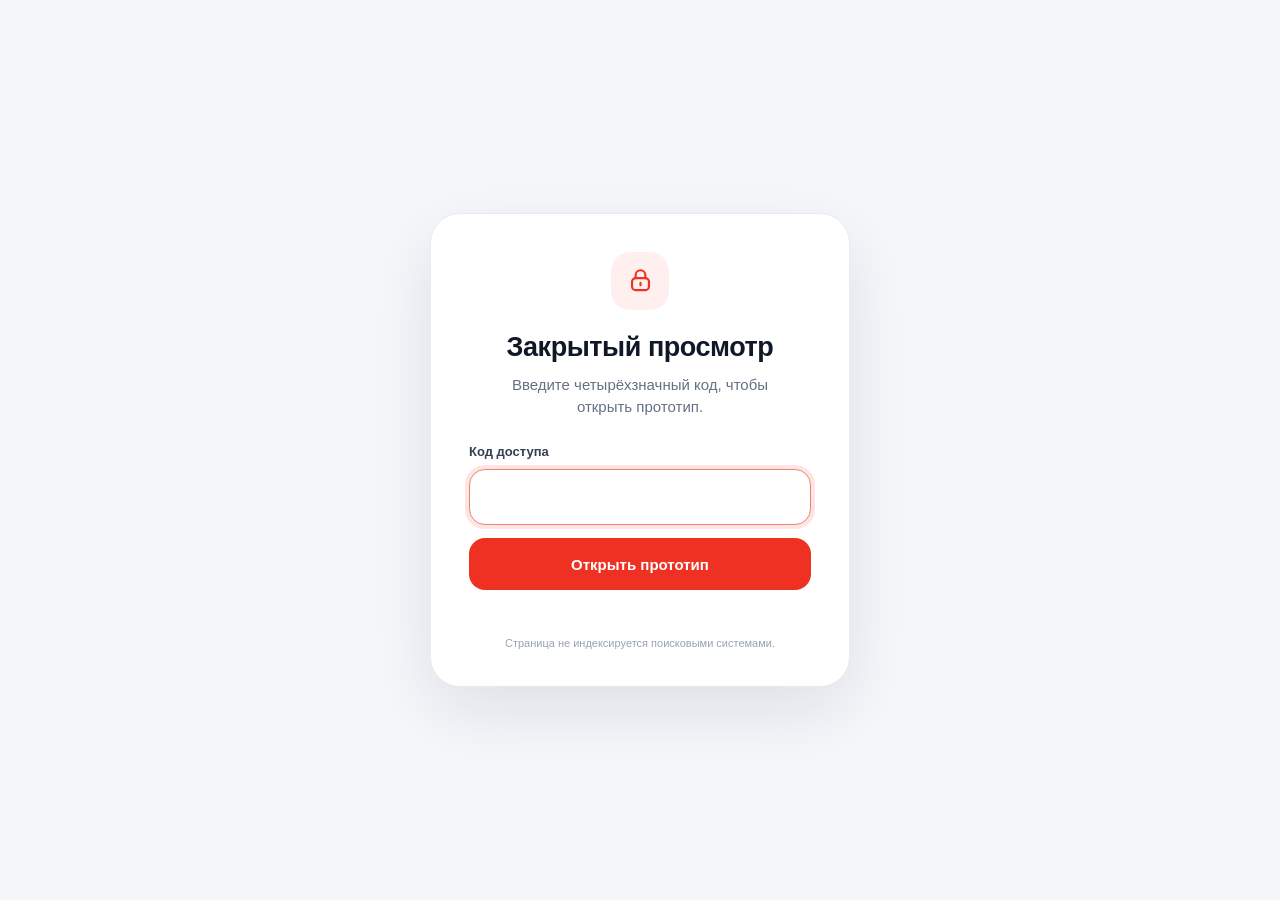
==== commit 381b7e49: "Refresh realistic OSAGO banner images and preserve offer spacing" ====
--- a/offer-waiting/index.html
+++ b/offer-waiting/index.html
@@ -44,7 +44,7 @@
     <p class="privacy">Страница не индексируется поисковыми системами.</p>
   </main>
   <script>
-    const payload={"salt":"z10d5R4/bLRQqcZbOinPow==","iv":"0b3Hcz0HKMx/qksH","data":"3mx8FUK2+IiKdQcW62oH8ajmCQDrc96diEL0Yz9MoXWyZMjs7hkvjVwt3B6whzBUlZAnCsOzBa3jbRi9dpb+lbj0WbMC/iqRmHs82YuYTxRJ9MtASRRGABsTk9x/LDdk5XD/Av7jevhGchC1s4rL+Vi7nExoAoC5o1N3uARxmaHDfIy52jlPwLlW7833WWxALUYWHh6eT4pjnYREit7Zk+3FOHbcFhI2/n3SsWs+R8xywAc8a9MnspJtH7YCifZ7IDbNBgGR99UqH09if+I1f52Z4gtm4RQpgQ2MLySNuWtLgyD9+c1BtSV4cvTm9BNoEJt/znHFTV0MEYN+2XbYRf+4kgPejtTRJEMT586A/E2cu8ZXZYh3Ek0FsTmS1kKPm5f1boKjNnRfky5Z5Grt83FJiy+LB7LCebaFlJ5tSwvaqMrQxSgDzprR32gR/CjC9zNS3ZGmqU9NtzGnj/3QWcMBYJ3Tg02l+sZYekg40lyBG7oUiYzOKd3K5S9Cs1mUJ2YMyzzHUQJFiYJ+I95kGn6dwL7HW6SikGtaKRqk72GENO9kcS8cszSHUwJZQXCkno/sKjbj1B52kcZfbIN/dBcaMp9wZ8tfNpBqZTEWh34IjdINgQki1ik2BE1kdIBJbRBS1sXtmNFNhvfsTn0AhBGvlGG/8w1righ+EHOGj8ITY0f6yHtOybHm/54/6EvKI1CzKAeQEB9GXzDb0vGtguqB9Qc7P8QMjccnU8/rm8dEQOXGmfAo6XOpUz1jQ46VDJykykXq9ToBLUsdH2fe8FKknvIc12DNwbcR2pWqo3pfgRjBBGoV5454Ci8M4Jj7W+bauPWzChPwFrCnoJnqzPKffcm5MU7KaYTFpuiBXrHJHPWR0fmKl8rLhRcnVTkTOI2F4T3//h2BmmwGmIgSLFAlP+pJSbmXdvDGqygRbHRM49hA6LZuuaprjEGnZeSHmYKvYNFBIRWQcnN3vmWisaqk5AudqO62R+7Mu44XDY/KLLSesT+GxkfWrpkiNImDLIdTQuv3tBcAiIipPW+NLxW0Ifkn4geIKIsiNLW0WgHvV+nOMsoUTSxb3/Q9/0L2Wzn9c0z3S8Hx5x/wfpjU2gKJeHbilH1xpoOMa0t8t9qEZ2iJtitQzsBWQJ6482a1kP+39BgMf6XbvDBWM3gj6+CpKI+XAK+zdj1lD66r3HfcBPOAo3syKFKDJJFPXCBDtbiquCAxS0FVGOtv02WAwsoau5OYbKCSRy9cnUM7fuYRbNWVjW4JowMuTWp8OgY+dYeQm66NFD6J/PI95wRcLFEDsLF96lyrli9QQK4VVE08ZgRF9l2x141+hoXLiCmtVH/dtCKKMshEJsHbgcWdYMqUa0a332nIGCksf1Ta3c4Xxsyv1bJ1ug8HplXrqIdh/iqAeTRtvFh3hoZf6WgeM1sROiB69NUegsOxwCrGCoS3QQKy+O0MfMcfYWW7M1TB7tYLDBHTaxJU+yNFOdglVCS4JOzuwRXkJ5GoyllcREA/[base64]/3az6Jaey/EJktiSsOBCcXdFyReXM2gSmOuZQpH4CN0moQFjeC5+RssdmgRRc9W1sSuoGNC2FuR8REr9lKLtKyYOVIZvfSRGg4dZZsAhX4ffd3fg03aNnRm19SUHja8XDvvqH3GdogKtU9IBqA5ED1SLrIdkgNt+NCHjnbznZ/f0p2FO4ZwZBxU670cczZj44kiTYLBezWtj3Ver5xoeDifaQcIfHFNtkIIBbyB5+jYfHwW2wk6wdxQLlBdhiWWojMNcIWcyZIE2WMZIBaIEDqaviNBe20h5/oaT2Yg/muZB0rTBB7ba3kMeuF0KA1AL5hz2PpOAqViy+06MuctTy4ciSZSnDkHBK7B8jMGLbsbOWJJMJaHj8boHQbOpIUZDOYW65+Fd2ZZwLalkkvJeEuw9zEmanyaR35cbbSX1/g7xNMUID6/GWZawRsWJTfUPj32qaaRtxj6qFgGBQpi1AvzNt/B6ZLIfg6mlyqVHCB4Ubx8BnB0vwTl46UfcfvbgsG9EPYMFwIYZ/zDa/Kn66jikJLlNz2L2P32o21Z2QnLg+cn+KO3v3DLs9G5xVLCd0tprOnrAtCIsNrfQUdXUD2GhGBxyFEWnaQiBlsfHMsr9qGwe9NVoJGM3euy0scQYfrZRGGbzxu+O7t7HPYyyOOjsHbHMArcuvmYKdk46I/[base64]/rOiQ+cfVZkrFbOZVwRIUvwB+HeAZ3e0RG8FBkpVGWyiXV1PGUjaMzJFh4+/bESZMX9wAXKaRPsSCoEf/LSi7yZurcdCYMZvF+9mD8qWFzSowAJQL061EWdibgtiacrJmkyDrismWDHCxhyWDB/eP37O0gVBS2ZvN8dpHYgGh0xgTdD+/ge67L9W2KsWD2nwvCnaGbUCRWsKVSH3gVKNjZsyfZfe70d9DVcs9uFUf2yslH/Ut8dcrvovd6pot51aR0Vj0/0qvIFa6RM8M5kMrlDa/ktU+8zdC7fRCn53dMTW7JwqmVND5pDNT46Ff7sse2udzLuO9d7JlJcFrWO2MfQUZU/9/i4OasrTVteshDrS7FddFscCbeX5Qb34ZYwQsYuSHAlzuliXm+n2WVyljK8jwBCFECeE9WFfGeuEeokIxfE5WDvXzpPXuXn+nKwOyP8rNicFLc7pd1qLZNq+XkpxHu8uMCoy7Xc15o2U5dESZrxNdQEj1APZDVmnpl1pcIv1vj74kELxJgBrUvFoMd3+f/FC3c1HRTKnBBDVGI8Fasu8gpfnF1WN8I6VP8p4PWegUcz+IyG+t8tVImkXCoXubKqWPdg43DItbNTEplD5xb4bZJAra3XMd1RuGuFCLUgEnjdvei2SWcMnJr3a7SSvZ6eWCpqdQI6qV/3rdlpUjJjIQy+bkN4TUP+jxWqmO3by0ezPMw5QIxhsVAfkwIi8cE2bC/q55rc6v4GP0U3M7h+57IfijV2ruhYqTO41zhzOQMolPebjy3bLyCdX/[base64]/szEMob0a0ldq7OGff2yN1PKMWWTlzH9EaLieBkAEBcIW/9RGff9PajnD3+BmTwvv55JmPKYPSaM3en/yr6OzqBZ5BXkFu4semETwvppo0G+YmsHAia/YATpKwwpR5XWA6jc58u5AmRuFTCD21u2KmrK8XZUvV2fbxjPTVFbuCU9uzyqtA8Wo/llLsWMpw/Etlxvn+VXNLlw6tDwBbC9s1qzaldrNCZtd9gWgaVhj3bmtCsv6R7fqebEvhvVyfO6EqXBiPDEO7LRIV2lWsWWWcdr+M4ybTsiA2gnI8bpzQbXkV8f+pwP+Pjq3WtZCj438Y2O6jKiqW0uTR4gyh4fC4lbBBkJSXnu9pdOJgEOA1Bdj9aZn28956syCtTjH4d/9vijfAQF2T3RlTW5FvzuSUt8euLOD8VI8dWGXIUu0BymZw+4g5tOPBhkcEyauntiPhj4DZvg9P7rOjpJlkxprcX+x0BKXnnNCd+Ivz1ZA3z/4w36zdo56/ageLZvIf7Biz65w8efdTZrWLy3t+AQmXWYv5wf7vlKNbtWNOpJwQIkKSVTFyt46CtvPit0ovDNHs0YJKo3JA9LKGWFKwpnZ99loeYqjXUK2nkQLn1YVun7cP9/iNd0XvWj9KxyG30OuqpzTJMFeiFwMkaK+8ZCHMc+e+/7wnupNb0lFLKaj70Kx24qLDyb/9ku7pWYHM+UUUwATVhYtVCY1LSutaFSbjPDGwaPA9DLfAgi7KLutxNk/elYpZqF3IT93jktrhVkNYYlPB6MDTcGWnwP1U0x/vJ1YmAW+vFnVdvsb9w+GtZkfnmerBojRTl1xS7KCZFzqb+n5Obal0Qx6qDIwkD+d6/XrSePd9jwc2RvvdxWLD9peXIk10O8omWh0JNSo5MxwsM6EPzIST6Kx2MpOg3sNhZxSyzUtJaIdY2tRuItoyD9y7k45u/Pzn9w99ANiM88c/iXgiXzJmaWycAOGpqjWHf3JZ/[base64]/o6NMancbLILpPdF4anQ+NL3E4kquQXp49kTDyoX0crj719V9zwk12Ive8zpSuCjD8bXUT2O4NYC4/[base64]/dAPG8fdWq8siXQiI/[base64]/[base64]//SL6dReufh+m080CrF7HcJ4PtldclzjviI7zGq9rFf6xyCFTti4gZvE/ni1K2r0diJ6+PZQEgCinrgp71cVYvGy9P/g8/3su1DAiyDg12PeMSGjN/1q/IMY8Me3S9iAfK0VoHsI3qo9+N7SYsxOGoQ90IjFCZxLKyfuLvgt8iIhnJAqQ9PpyFFU92hgjCMdPpg26dVjP4yMXvt0RSMsi8LEoLxiS6lnHrWnmPphwu5scnw9yE8loUMCXp5xC4ImwDms9BuNS/GyFEpbJX0eB+MbPvkxU1hhqAlOZzvj5DiNK2R6cbU+vdYaR2BD6WVmB9fl9GdjFnmwCWfzoMI7/rHp+RR7jeIAVaOtkJbYGVKgQ5W4EN+MrYunqe9TIJ70g6lG3JVWLuZAOKEwqFk560XCWRGw/22waXm84hQooboWb/AIhYdjp4r/1ekrVGGd/fAicfru3OhYlkWAamqOOaQMTeFT2XO7g+pYahUaAP86koYFFciFVQL6fC6esnVeOFJGk+/G5yyqhGPZ0QG+trG3K/hW3vvZGb60k/nd4A/+Z5KT0gLcIXLmV9erFolpDixbUFVU1Qh1Duiy0gjk19MiKCzp86soW+QGVklH0gaBRJf4D8Gp6u+ftiSwlaEYIZxBQL5xIaVRUR6WN+XfzS7DNNlPBrZENipEhuKW5SzeQSgiu/NIcGxpFuAuWiy0vnV/h4U9FQ8hehXu9o1yxxael3ubV763D+zzPc1edXo0kmpavs+ITEoGzh1N15w4JkBIMlMlP/aH0DggGYALPE8jJqIyoD3zoszTNyht+2cYBPVRAxV/5ZE8UXCDS60JY+LZST+MtwcIztpgPAf7XH8f7tzFj/2gsngvcvkI8aDmTxS5ViQCAwVgJ85KYJn+fVlEiohdx1lNgrKjO/C7mU7d/aVkt+ilq8907t0g9nM0JG6zRC6ZLz60oWT9XgXNiUjKvSrXKjplXfRgc6T/BA9dvGmwu4rTYwRhgXthp71m2Yy4txo/h8Cf7ud+w51183PCAM79M3U+3hgyYOZV/vwwMyz3c43KlgVU7HUsjyYYkYh7PNmzKmcTlJqB33htwm4jEBAtx2aHWvNPQpakfA4VmT61exCzHIgZq0VqHaYfXcWVf6dLVElIDmjsa/48ZEhT0y3H73GO/VgywzBK5nyaMo4kLIR0GnpgLsupn6fW4MtjSOoYU2AuFGEp3yIEiPAWz5IzHDYSiDxcuo1ktiu6s6qfXd93NBYrkq0S7+qkCSF5WI63fLoVKeetAdrgzK/pH/UZe21bPSdTeNhMzR+jCuzs2ZlFSJkC2ezCtjtJo2Hv4Kl912aheeb0KbMea3bhzg0o9BJrnkXuPFsoCEUtt6DEQiXFu64pLlHVz1l0mnOHv/GWKQHgKhE6FKrKkwyWx3VEZUQ7Fc57VH0EuabaXKcBpXCBldK/0tOwfQKdHhZS+h9T+GIllbvBhu7jy7L1fLklV0qVf4Fs/u7qePoOfu8qIFDelEdtfYZIZ7/KJTfSzvg/qxC3S72/tO4i2C1z6bgb8HbcRXK6V07IQLlewaFvSQq05I1BZA2jM9tDKX4r91pws+uSoAUBjcHRZN5gLkd2THbaNmrRaR6RlZ0M74RE7yyPeIAeEyUoPvEbgzg6bwa/tI931wWc4suC65LDACABRjC3sAbH0eU9DDvQ8Ryv84CAXSdyikzvcq9ZVoUbl84z3MJCKAoMpr87xrHFl6iumcf/veqkc4y9Y+z/SjVuHExX19uzcAdlVk9hIXBa/vJzAAjnzzTtkQeikkSLRzaQe8o2ettxO0mbuouRMl+1eOwfunGoQ/btVkLN1uRayVQI6FpgHxLcGhSdAgYRhrQfX6WvmjalC8Yg6haQoPMEBOLPwCrOwaQSUtQxCql6/G/YvXQJ85WneH91yrYZ0cV/nPn1VK8/ilwxuetk3R+VaNjsmzIS19ux1nNaA2UU2jQ39AL4Ds7DVPb0n8JHgvQ1uiXgoe973e8O4A4HN5SEKq0YnZ6Jv9Wqg+ZKojd4gLijeRywW+GQAhDA9+DiQyKM1NrErtRudkY3VfKCWIzbLon29t2akD6efcsBiGXzX2mUQlusyipyhkkzSTI+K+whbP2/aXr7uIbyZcmHVW9g44ZL0nevIpaR8jwVyq7hdvrecANgpnY2w9i0c2yd1HliJiKrRrH7Z/p/TjinyOW7S6XpxwND+D2z2LmzWovW7vSqo+i2Iro007LR9TMHtrsGO6PGdhOTt8U6jAkMntgZsw4VZni/xn8VOGePe51Jh2kqIAdkVLD4VDR5J6iSRAG2fNn54N5xcqXmEINwIMGiXegqW6xZ4I/x+D24O9fW7KZLZn7tX5CoTPCQiWW4BETz+Ul2n2/V5TiVmCMI2G3BYdmxLK4060NCQvP6n5E6BFkU/g615bf9MzceRbPVsitjnrkVrgYRl56UjO8H2fBRQk+28uHpCYq9pU3GRjNWn87D3vU54/oET+ysUcZKrizl0jihJH2zxC2lI/vJqFdtQmglSbVAKJHXgx6UWe25d1rW0iRcCYX4gFD6d7+y6fnTukpUgs1fue+N4OE2/POVtgARTwT2deYGB0jCclnP2OK+KgDnbGcuejsZ1R9eaql01HKRCtJItclrAyioBjeorV99rlf2IwHYu4Bg+mEXiaAkRNikMUud62XLYIvMspyFP/wtwl9meieVMbQYd5WD3krEC2HdQI2MndecT54fk1UBdbuJKa2gdXwDlhHNK8wdUpz1bZw0QPTaMbn1IuANOk5GmogWVaOb4jElRfKWN4d8KNY88x9AjNv3r8IuvkSXfTLFYZg61w6S1j1c+5bPRKmSM83eiiSVcFMADJiJxYvWPZRCxblirqbJizBdbbjQKQ9c5HfOQ/vSXt0c/Drnh/qJy+hfAc3/jpCVWP7l8cmY8JJxilHYlJHgog0ql0rUKOc5MQmpFPGX1ThehtmLm3HDBe90dzF8TVaMp6ruHXTtRXBebLyHGYiIcUkwgdbsQccuIG9DCaPjo7/NxqKn6JLJsI/hP0LVZJNAcCHR0VXB4CbVBxn0ocOj4CA/91V82K2sobfBcEArEA2Qo0OswtnOn1uGYDqGOMq3sCptrCZM2Ya+Im3BX58Dog+evpgH8TzYGuPXMC1H5hlqqZclERKK6OtAuJ/bLT2ZBxIO3lFlRyp9qwYAP5KLCdrD93R9dhdaDwNZ9mEKd/aKl3AqD/fLhGh9AUQHZaCSI0Sm4lxhA0rOWjD0XpnxMPXqQMYJg5N/jZjCcmIXUsP3raT8nlKyb2WK7amcO1X2ohfocRkKTFN/qZibijCeHqcNeuB6LAe00NlybnbHWiQtrX6phnwgNzqj3hbNcjs2WZwUgDLSxRea4BGcBpAln2+U8fi6w/936r4yIXJgn5wkhjbHziwqny7x9FOEi8BSo8oCk+I67dLfl5GePQZNiry7501f8cPMoJ1+HukgHSR0GxpBtREI7yHI/CBGfc2Q/3+6NHiKoBVOO1qvZnV6dHl421EtHNVepJ+ZiMRcjRTlPclM9meG/EP38R0nOPKNA5hHSsbDuRbpMOLUVXD2E7H1MpCFx0p0I0Hm0JtW2cqMZTmFlmw0T+2mxBWtNTh/NBh9KlIddr1kHc8yzqVQyEqQEyDUCBq1d+mNdw0Ki/rb5+/ffV127LAkT+Ka+35IfY+zABXYHEIbj8SFawwKxGlJZOXOnex/vrTU80k0gM4XrTinbC3t40MFbUlV54hTEpwnIutX7wX2UVo8EeR3j/tpLCw0fa+FhbZ4nJPGRLaHjT+prZF2oJn+WP5l6xFMckpKyiS1CcWJCf+Qd/0a0p+JrSttf+1GozhNwHQTfp4UOMtRJRauwiP7/ge6XBNOD3ZRWi6whjCI2uice78qMvGyW5pSPrGBad5B+GWymWItJvgJqLNEJG0e93Amj3Wsr9QLO/KhqsZWXP2Padm3jjWQwTjI9OSijAQyArq98EvNfH7xKcKiKG5ZRkPtnVJ54OD1UEyrM8KyGWXsGUpTAUitl4PUx5MdiW7RkmHaAEyI8gT7vWRjO6Z7Drortj5Vp/ePFW6fuIwsqyra0yS3remzMaRZ0TVi4OFI30OtFCGrZ9VIfb3jIGMaDqVBP+jkhfqo8whrTFY+fBPbsTghbrM8gHvvjwXZPwmwXafsTiK/fCcylrZKCQhKTkQYcY6M0Tau+xfSMykPhFBepivJmOfMPnlJzgMq5gnc0LrV32wUVX/NhHSx1Km06bjIL8hLfss9F1pEkL/Ah3SYR2WfdkXg4rL5Cmhvi8gUZFsWEwDht5NxCwKpoMgglFLLLsJ9bVEPMIL6gSjBuHSeyd4O6uMQtl6M4g3mWI6q21GHv9TcLyHMoyb9zkPqOhPEG7WJCUf1xasEjPHjj8NKZqju4eml+6439h+w8fZGRd3CCP3/XtAXR/6jHp7AtMS94D+4dsdnD9qtAzcLvyBNgOmETa607N0Py+jfO4PlCAQpLIlqBRJ+m33mEIH6rt/kPvMUCI3OS2wT7JtxhatxJ+lnDG9iavISCbTEKdkc0921UH7ZSDhIVDMzGRwvgiU3PbHZ3UAnBh4cb4awPCLAs0cQxgUKV4B7acgcFO1d6UTriFPt/VoefKdnW8CTn1JfSWpfuaeElwZZhsDu9x/nDJ4snQiDbctHpP9IQ1ybGSOgZJvOuk2GEeE7zvxAC+mOekYQDvmAG8l3pC9xMcsg87E3R7oIolUUGuHwjjE2qyBMgkW//LfHDX4/znWuiryewU46Cy8x/JuHNGKiTYqciMiwuJIZAHw/RMF2/f5egBHmSNNVDEbYML622eQ4NjOpg7cq+EvNT5nolBE5NO6BrxGCWp9B0fEh0xOp0oXOjBRHH0wlHKjYWbAuHZNUbSNyZ3aL8sIyZmqSpPRq/HgCCDACf5qhE3MwZrP0Q59QJPmCQrs4HCOmUsu5c6a7+QSC3M02U5bbSZ08ZuzEzxxwpW0VukkA+Ritx4Uirj8ufupPS0gciRGWKqIxDzMmbeIyuF97HrAPVFllNsdjWxKA4/+dVl1cg16Tetu7TFYaAIFDfR6sRDCaXgwDOufM7ujyQC9zkt3N/MreNYrFfdOCkPr62tOq+4RAHwAQRkbbwW2k3DUpSDZcMAAT/rLA20YDtuIrFMVSTcsYm1YszEys/8lFlBrE8RSId1ap2bu6VtqHXxqOxJTMa7+N7BKcmP2Dntae2W9RB9n8uzQu6HEHHI9nhksz6cQPffCd2OQJRM1DQJ34uB3y+NYtgQYZwYvohxIkgKC4IQrl9jYhGXFbkiCFFpCDhWz9caPATi5WRRZQoRqSM99rKEEqb/YGguRCSDj4Kuh2kYZqjSKghqzr3AhqTiT+Gi9tPxc1OF/4/u1LIDXAP9bXl/u4aXZqkJ/5HLR3OfiZ7cbVSa64g5Lp8W4AwvC0bqS7BDSSSJ0gYg9W14jsle+MIQNm59UHav4iy0aVau3dLqhMq9ZBZ043UvptsggGco2oDQVFm4DVBYwSzluwGZWDzGVGow7q2IHPJCzR2E82DEJh3CJH/7fUCP+z2kxtRsaBAY7XaNwYQ3dEoLDnUU5CM1JD/17hAMQ7BPJzbRT0tvNW9JMhEatCqN0k4TtYgl4C7fnQZmPUg6ZYXUbgF8HWaKwVoFyhQKVVOENzy7crzlsXVBDtaR/e7peM9ICqgR22jeXFFhKRyueDc4T0cOdj0v5hXRYazgi/+zpNNHdLg3e8nbQpld28AEU5KaKLJmAjnBdeNMToDXHoVUrPcxiLaEIHQRzkGC2T1ls4mQDRHFareH+DiEg5RzVFMtx8xxdGx71qv9Eosm2i1ng4FIdyDfxz3hZogPboht5BIEnd2aJFs9An/rBiFHLgoTnPxvXNWToi+FIONf4Hw1Jjlxdgwxn31ONuT1SYMbJsVET7MD8vlOxCktH9FMyMXjfKYWSTnMGMyab2w3YRS1ZZ9B1QaCkoZsJyVFhGUWgsFROgLth4fmKeitQYkyzIYu/DmPorCKf/vpEdnQbz0uffxaUBdhshe+7fOG2pLGp0Taq0+Tt2+HuCc6os0syLa2eCLABj3Y2uSU2g4FfkFsXt5UDNAofLIdoFlpW+wT1wcAH7wJjSeLmrDHz03kyArciaQt0XkbUO4AokBMjgQbJaQthsm6Zsv4j0TTYAVNN5s7/Dgi9gzipEBVNRaiIDONkpgDa9+LaZWpMszTJCjpj1YJR/UkpKGJiAeX54GQrfTwpBmlxI+Q9nHskrwoJweN0Okz5JWOipfBlI+5TpEUFcJiUayYwZ115/sfxhF5BZ6IEP19OKki1Rm5zl4lTA5cSB2/4fPXVKKZZYM2yg43QLXy84lQV/51m0rbGKCzpeMJarmJIv8SUJHxElLYP8pRUPogICxNlVamAeZQ8Qi/jkbsJTA0aCoMyT/mAviQ6iXhB6v3o/tHj55ExcSfmB3SQ4+NpTCP20dZPpMrAe85B9f5wyklPOGVgR8Ou37axSFzu4Dch3Ya6jLgFRrrMKkD6Ip+zQDhzr9dV45nF9Gp+rnmZf7PnDjNSi0k7aMU5m29qj3kX60kPU5qBPwuLW5jLdw3Rz7YGitsV/d80ZpY6te9qk5idYn5v5bw4Atg+tZgqzNdBUO5gWJ4tajDwcP/85t46kgx+2YeepCFHl2a01PYm6J8N1QEdFG18V64f6M7JJhBtbfitSRdsWBUws7h++ywnm7Nq0K8WCySVA7iD0Mm4kYXjCqJXyVw6E2IhJoeGidigmc8ymRRrpxvqes1e1b976aMWsvsWrmAFqT6H8IfMjeQnsjNgF6GVcOe3m+NlN5HeBgzHVTA+UtQ/ImRmD0m+V5OVf9W4MuDmYQyBkKi9dalcnQ2wpeewZQUWE6ptMwn3HHFJprs+jtmXPDAuhQ+zPeHcVrmNkRK/S2ycdjkBqXnL0j3xyozhbR4MwM0CpzfW5llNgAv674eJTDH83pPLKKGn5wGwhPdxNRavZCY57jkWOx00hjGQkXtH+bcgZcmP2a4Mjte5e5UmQ/7OFpt71fJZUBkGpytbIslhK//cL8TibgtLZQ/m52xnZYdrnZxX00rYgk3zlNBGd9VmvNOVTbx8BflE5NUCjYlxuIGY8KGGdZITAGOiIvzm1Am43i/rxPZlJu3l9TA2tPXcShhnZr2hZyH6fgQ3oXtENKoTFrwcKkoM6+HyPwE77siTNtar2nb5pRcFCjdjxFIpeYkj7k84WAooQBMW5KZJVKSYRgOxUjVHkZz/eIURt7EV/Y57njPUrLew6zh7LgdYqvp6X1SKzhtsCd6lk7f/RkvTfMWNmLyrriORvSJrH1Yf28mh9IF/v4lYsvpeWn8M71xBn0YnEdgewsrqxprEtbOalfUdPJbV9c8Jw8g5UatDnywzvhhOuWJknD+/UVAAdoaKkJ6guE8PD1m2z1nPt+BvTSFNGG3oeFxeiCin8wJPZdeE8exnN6mYZBt//mrGRSlO838E1WsNVlbXcFY49XKPSViTPQ1UPu0rITyYg3bGdSbZF2dSyR/1BwwCUPIixanPRgQJM5Jtpeae4a+DV5dXSithsTDhr3TQXZw2HulEgKRfpMGexKLICMvcyaN5tNjAyspD6BBih8zxOznOhdMXSjPwlrfPKxBC0td43Fep0HJ36F7nUDqH2/[base64]/C2eP7jbOxRfvl8QjjHfCUE0vAZIIS30G8yyijwpUG1VG7gedIM79Knwc4uHdu7KircoiCiqgtaxwiuaraE2JrSH1eKUsIneHYM8AFqa8pBrtI5B+ikTZm1qne+ETO4OtwrEWyOQV8pAHRJOAIB9vBgYWuw+wQPFPwOkdru1WwwsH2qrH7DKbZ/lO3i5++nWmOQMPgj1I82UUAAyrgOqMg/[base64]/rtJe2XDdW34jqmaHV23snE0sADNeCydmRbG22JfggNEPXrOSrjCJr4U+poovL/DbYqqJnMNl9/oeuLrxsxwdMuUXJ1vZhr+K15Av1YVUdFLlR3Xy+tKdE+DQv14f3KuD5YnoY02l+5zVVJ2zIJiUDOO75J96y0xcM/0osGSC0sFmJEBzrE8ULC9EcgUIebp/1by1NFmQ7TUi+BzHZ72ZcJ4InyFY/7eIMsP/akUFX3D4eBUdbo7Cc4BuVaJVJIlzDHJAu+bS6jEj7SpsALUXRZYRoouJpoJ7BXJGOLFDPSbcmGy270UtriDmZAtpuQsbVzwzSTcNdDhD0CQXS/HnUQWBOm3g8XOgkCc2cKC/RamR5NACqJwDsBXnYwLM6+UGiGg3eQoTPrb9XtyVxaLjszXdUoTTUZShOK5gWWbsGV5AeyS4hpnpivX5CyHecZRKp7ukSCjqr+fWTb4/1pzu9WlFX0CE/uWRE5aarzSp758UPLOPIsqo0c/vTtm8dy9r9rByxRg/RHIKpLajsUwzXC71R5IPvzfvcDhfxvWhTObBbNDNa6AGUWMQ3I9E8cuRzZS4bULrpLA44kj3+NlMKXtJUK7+uFFICaKE68JqtOHkRhzSihwY9lbC/elx1+rU2TyE5LvWMgYO/+q66fteRYMXvlUQtJ4pfwPcxYuFhqlBnehd/mNryfbwQz6Bro4504SpTUWjzXeddH6otqWa2wJqiQDa5EhgMpopEs5mAeZcewTp2CTtHzxkiLcBxRGkhzFIr/FjGyNIhPWyb1sQlnOpISuIYJ0KVuBvZCEUD53r6fuLNp4Ki3c/dXt5Vfc0WKnAa1PiUmW/c84zqumSdtKB32TwPusSBsL2dJDU2syuX+J8IV7AYY/1OwWzJ16Qtz4OwicgBFsCOoFo2VPcfN6LH76nv8gAhFkvU0ewyiiEPgQyKCzQkJK/9SXYGVXJhn+2dRNgCfpVNT8EyOBsMNM0qqi314oDD/EGTiZNKiCf4qcHnq8Dtr6DD32Ud3q1WZEcvg5b8DQuNm3qT6juIJTIKUBKKctl5guW7xEIcmFdRLnIBwf4PNSHf5iqCLtZjMcsvqfdzQSxkIwtQ+F3uyjP2+LgSjzLE7733C97h+51iX6AXgDhIRx0cZA/TjxPcRxIl5kDLveRArPhEh0LOP+euR4GHtN0B9Bf8+SQ0o3+aUiZmq15ZkODd/t5EpPDjdkWP0vdPZqY/yIv0v4/Zh3v2dGtHCifPxGjEw5JQqNPbW77Qz1cPTy9007VNrmVjgV/Wu9nJi0yjJ/CmQ5oDsUUIdB+lIlP9ko442VEA3ROLhoym2i2gogruJ2JlVxb/Aaj/AHX1U9Mdw3ZT17FREfVXKykQmE/tyK2Oj09MC+o91LOyVspdxHBPu7MuAkteKi7mOFyb1C81yqan0crLlXNjlgH+HKS5LjCFH/LT2Ck0zgFwPs3UCQ3NmNLs4C50GPl+D3JStwkIlS3HEi1kaOnIRPu9rpFxhTmNjzwmVhfMQ7u6agyXOkX8fGdpzZbU3DZjIf0aEmG5dsA6rqW9UM/yhVNexGC5EqhX8m5se9MoGEFhJkWDY2sTW0gBnP2Fwj27eKhLF7LkWMg1bBnyKki4c8pG+2O6Infb1qa3ZujM9WVaK/0dJXaToEplHrimogTOec06DW2DnpKA2XXhohaa+4RmtZdg3DFtB9FakiCujXlHa4A7eOq+saBRSARMtLVC1WzWOkqF5+ygfGdGdUKE2+EiheBZ9H46GEU7gIkg9Ib0MoW4GF6D/OsDrB8L6w2fDs38/8ZWg/n7koy7sHvf8JMkOEKF+3dGpoig4NIttwBg/Vh1BAAKWl25cDsenAo0NUoWvhrw2PnfFtL1WvxQfG5/JpeuCmIUxZOLdPVNKCRkMTzUq9+yONsz98OyBbswnXaOLKE+dsGDgkQ1GECklT0tXcbx/OWlc6yXK5+pssxpuVWstVd3vFoJw3wtudPWXAxFz/CJ/wZ6pHaeE838Hs8QkVirapvUo8WViJr8VrrUYm7II19zHYKF8Lq7Gqvxlfka/ein809qqftCwBccEUu98s/SFdZeJ62YE+3e2Tq4vfdp2K7jXP+Jb1O714n8ZEulFr0IIf/q+wRjSHNTQPy7KLl5IChgO3NuzsUZPx6Z/uQt1veRO6cEBchi5s5QUvOi+krV7dkyuvGYzknS2na2GtrngILzEx9k4bQBNiHhdbUl7uVHR3my6L9d58TFwea2Yj8lW2Pklp3+vhg0vuSPwtcfczCLAK9iVb4H34dUC6dmxAgjwMeYFJXEcXZgJMGs+VCNyCL6n6IsAayIdYtGfzjLLnmEZ5ejPUcLssQHu/DbKTQaMv3vzBPae1N3TzACb9xdslYqlvooR8kxazajKA1s0WmuHgVOoLyLdgqCzRylKEJJ1fRt3h/Z6jzdCD88nTdB4mN2i7P6Oy+To69HbWtOpK2bbbscdxxrtO5r8VXzyb76vVzfFE/Fc9EZnH8eTLSj9tKZE8s7uWitcSU9oJVWvGIrQbAfXOZ6jdgwUJCKwWCZMmy3SIiJXaOpSELeejKw+6xQSbvzcRe48U40Mr/CuYVIWRNVOFpEFAmJ5h1HLfNQ7i3Y19XEF2p/kMO70yefLlEZS3QPybtgJF4Bw/2uDIqjbNKbwurPeqdk0LbLtylSsapoYmRM5COrlTwrvTeEoispZ3UyIKYJVv5bwRHeekswemiD8G5lZO5H0tglNWjzcfWRAaq8ap/288BSQ0qcSSyzCUFHX0CBeXIAA2KKE7mzBJQJr1Q6YmQNf/eSoNSW0sBiZE659cG/BbLl3pFp2nVHGKZ/YXpUhy6MdalurgZaO/uFTQ90NrV84zagUaVD/AR/JL9ljZSKy9hFL/CclvU11hTpJSIYg9bXGXukH19dS/eOWmX9uJEfdHpivns9ow3uIBSjCkaTqsJV3mTcxIfSduorjVccA71GsPoko+XXjJA3SgfnmOHl8JtWaYdosfl6RK5aFzIUd+M4tK3y0GFGztOMh8t2bTzf/pl04fty+N3ThN1He16omb2XrUqv/XyVrE9+3gTQ2I1TYMlPwI6C7/TlZOoOoZSywnxXjBKoIUAKwKsW0zoGLYxvuEFM5YFToverdCL88D+PY3+5imTfW5vamadJOv94sjbm+P35j91Aen0NXL7jWX0QnbW6WaR9fpzL7GihdNrH2i7ZiLkd5xgxOTeh8a/oFx690PlMFrmeCpt48PC6edaTJHFkAslFIwk5OzW2mQtLrTe/sJVb+2suYvI/moTbyUw2mUAHUOIdNg/cL94mf2x3Xu6YrMiBCMqL3rr9aG99P9t0eZdZ02IOVW6TdGzO+yPXlh4gFXzoEI7HIl+4Gs+HH1HqmaAAFM8E+7bmI85+1nTDa17zuJ5PjhBBf9EeLhb5Z91arE/SgACRCMlp25xgUkCxh1rbICBauGNmHUwKQpoBDJmoJeCTY0cOGtgpctufXth1KQcGLSZ+ewKYFD1EPscmjZRl+Ys/4FnmRoJCP7JV5e5WiBmWTVpeQyCNFjNPVloER4szcqZCTDnzvzm6ocvj9AxEsJ1w4PRGrnBE353MNSfx8yB2OYzbzy4q/R2zpCKh+cPmB9Io0zOufNq6DrN1PAg3KZBWpTaJv1GUPyKSgQzkgUbO2+Od7PUfaQYl4Bzo9DKTEs7JTBlpauDMsogqXsAzQTeMuoxzqWPOyNOLprSfzf3+ir6uHdcCrKjeXnraGOaL6+tW105Yb7p6F38+9QYTW4/fDVYCs4vDYi+7Vn5/nMDSWQhJwFEOBP+HYmMH9CmdkbCYDb6hWT5Wj2+Edm20tXywlDo2g+JJ3safMhjl63VNXLxJCLyvk/Qzddux2LFLH5XqTMTEK9ivzbWPKqQf7zZU104KATLyoa2V0+9p7/32ESQqwwI/ic2lf5wJ4RWe+K7zTtCwiREzg22qAytgCP1SjH3/b5d+SwQKdQ71MVZY/QKxo9p5Ig2dEbLkU9DuYDcmwyxKpayZRAaMTk8K6QVKuQIJmjrCLTO6bwSTuwa33jBnLyCBUZRBL2omj8XPs0851PXyIpY1s9Ri8ZAtLDmpa05BoE4EF7UUPHpC9uyX9BxagFPkh/VIo4be/u84PRul2n9h9Tn1v5PcF2Twu5VhgL7qen3qqHIDOuokX69GsLwapX0IPK5JaRIHvzf+VuoioxLhLtGrU8VSvsQIRB0jnC6px2ZDP+wEvkG9dW2ErxwsTA/FLRyHydwkImi74gvK9TINUFU/[base64]/HpVEQqUUE4DNAYl0GAsHfFZglSxKa+YALH7hzfsRouM3/Wj4YDpfua+7/tM2S+dyCwEzsPfj7fndUdWmdrv34h04AwWTsdmiG25DgceO6A+HY6xKynDBt5npEwXHuDYrZbIKwj45zErZX812whkplpZy7UG07bjjWR0GelwK4yJdqWeeDHVows1dk4D/evfe6fSnitN+KsN19Nk3m3Zupb7qlCeaKFaF+W05Q6tnAu0fL0U3oSzvT812/D+Pm48otTlIBw7vf/MnqyuHuuI6gVSfdgMjObPTqiZodzRFWX4GJLn2b4v5CR1RvbKnlzXm/[base64]/p72IUwnVqtvjasY5fIadDm0ypuojSiQfdq8rBRX+OhDehIIxdhVLOhVZJnwLr8ikJtQ6g/kbbEcntloLIB9xfAIsK9CjwOjjN1JYUy+i041ZK+3i2AFigPydhicXRTXXWC4H+xe9tTO1QeYboelt/vCXdgs13i7n7SgNuLSEWkXj/NVeDkSKCw4l65P1AjmUyeRWTGJ+c7fovGWUeLoXdSwHbPSgIg3dgvL3Dzr1htMZT39abinIKJqJ/4Ybnw/E9BHYVA0A2tZaB77L5Q+Az5mqLY5GQBN1AAxYxU+25oR1d37U9gH/F0AqliMpLUz3h1HyW77qDgPOWUHRRiu7suwmyfg45FBjCBO1u1wpLSmsZKvYEuI+g/ge8vNepWpWvixaJE9SIxj4io7An2kTYYHgCMZch3qHcx1RtQN8RzG9qDJMoetto1WRwHujwDombQxgQw91dmSlSxF7ix8t0HXSxQgMbxcBj1iqJRxmdz+ChrjF0uCE4FJhNzV2b9HZaW3TiuWufFJF3y/v9ugwdfOit5Rlx1bDgqsPHII/JLCGp2YsXaM91ErsmEcK5Gw/UbIWUHuFsgAyb+yoTA9/9l0Ph2LdrWKfZNT6KwPQSTPVAKNgLcOwpedv8cn+ps7b6ST2329wiC0Ee12RYnyxVBVcckLs54cL/qMx+RYEWHQkAdKc9ts4usTJ3RUGEQQ7SWi26Xl6crx5K8RtlkITAz1pklgo1Yees3AgA2Kx5KE7VqA3WWGncmjwjTfidlK0Wl15y3992k0pii+nALKykx2v5VWGsS00MspBBlzOd2yGZwza3EzzeTMtOjQRWtmr+tDkY2kA3E3qOxnciZPPVUAzKtJOYEY84DJ//tmSU6g0pDfV1rNIdmA8l/pf7NC3gAvJLJ3vO8SuT6Pid3Rq9QUbrU+GGIJRSPjAYnsSsTpQsiJlMDWl9yaSSHiZOdCTunFfdQjq6S69RP0QOA0W/NGeAGUuWADLRzV5TGtW9+cB+6Xzobd7N4DPNmv8WGDjf8Cx205dqWim4qTor6hRi9lkpynzhodOp9uQw9JzDVOGhXnL1t2OoO/k7wRS8VX6+9gFtNl6KDxsfte2RsvXJfTvvnh0+P9wwcOx70nP4BinO2hYJAqI66cpEVsuIcarxdFOKRYDIsXL83AtcRiE5Cmpwx6wEek9ZD2+bxgxAj95hnSlMxGbRkiWLs27rsfK57opExaTnS1G9eje5tcl2ToZ26r1CNcJsBg/[base64]/ygz2Dgi8czzYnasE75H5cK+Zd7oCq/tF8/yjY4GSZze8pWMC/CeIc+/WG0jdCz6HRRtG+As3RmVmBzliI7uc7d3qekEKNjl67g2ZpPnm/wKpUMdtXRbgAJJ7SReZPxX53TGJFPpV5cl3USIzyXl26KRlznjmYhNi516X8HUS8Yt0VbncLEe8BJFBfqOFJPONgMoBCZrvpNyQmyZC5thNTnmIE+u1qm1Z/La7alt/sgf+j/SILr7wzGc4G9VgalDAXsFif7X68b3aoKBOlTIx49lJIcVgFpD/PgwrhkuWnnk9TUD0j76WkFH9pClWr9Koe80A1H91cIVrPhyVUuTnlwHlgP7egpH2NVfu3m8gkOFLfJHkb8yS7f9RHBJrQL7sGDjqxI1Myn92r9XEeLop1ExQpOUW/0N1ysRh0D+RCGzIhs8fH2rpgrk93akoxM6OUlCFF8JUtSpEuxl20+qgMyFWAMp8iihnluvjiKn29DuI3jquuZgjtSDpbHHyTAI1926WmzGL9/jHPfe7oB3zK19EGSQhqs6qJ3SpHtFbN1p1XO+fHeor9NiAgYS6BwxzPCFfmY0Gvk8vvXw4KQ5PNz41Xf6VHmM/2Xwowzo0OKTAE4ir7n65va6HPy7NCaUyjpEvKyQodgsIxoavuIxl2DHEuRh05ODE+8vzt+VjjtwxECL3bBDC/UhNqD6gFCnj86y5upgUt73X+GUI5yYsYgpKfAYQuPpjhovyW8XT6KmX85KLr9ouckTPoUzBQYciIwf8gFGnRok0lILlCNKSfeBXCWMo0UWrqOqzU1YmhhZ3515ZjbVlMHWENSoO1xvcTiwaIQSBbB0eLEJTo/pVGpG6SyDLq2Ckb/7W4Tf0PqO9Pi9XbsC/6hmAuIk/XdE5rSdZKnK1LuIlOQ7R//2XD7y1NF1XK32gqJkKTqjBFSIN6g6Llz2yRQh4acgjRO5iiisIowlFw0WpISaLp7T7FRRhv7HfnkbxvqC3OLwJTx14FW874+TBBVwxQdcDrNPCroHHmGdK6ykmIuxQ97dz7e5fCPqSb9JPMIk8xf2GH3AmoXt/84xLqm8BaGSaax8I+8gb29kziht9MyegqJPM73roWy5yvtswUTdITle3Mn1tNEq2gn4F4qUw5VgOect/mMzcAxh7QuWGIJdOmZ24agoifP/MDQlQY/xgzmom4BmZQwy6uWBvU8VVcrm0x5mzdhkU1nw9fx4Y/jZW6NksCO2sWVkfNfzzyrBul7+wnZwqCL5c/0d3e5JjFerJSNqUlUyayZ3MiLxKJ5H8IxpuREqyijp9a5fPjwRCFMX+18Ux7H8wn2PqbA//AgEBMxmO1kYJtT3TEXjdHrdWN/OWXgf1fNAIHtIfMXjXEgnshAnVcwzwrDT5vu9v4FY2OXz5pNcPYiVf49jcM17uVFo1gnnnprtOlNXM1xYiCxjJARuT29OZe+4yZVuev2326vO0WSv7Z8tm/hWxDUWuv+/R4WCdYjUk3eyPfH3GCBv9kDNfOvxtGYrwXJQyKkQsMTWjhrMf2E3x0wyJa3n8o3qJ71lP2Vx4xMVq9yk6cVld33CsjeLRSA1VIoibk6AcnLEvN9AnirPcgKP+KjlLk5bB3hBU/Osqsgup+MvN1B3P7WAe0fUVs8XMRdQUFedO3n89AQJ95o7RPOyhNTx/JpL/ds+/e/2HA0PpI/slpgVcqpi4BW47JpYpd8h8SUBVNwvbJ7L5g/0JkqM3/j3x4DpdLlLC6Mhibsif8eOenmVkmnvYOqg9VbIOIbHBObVLI3zXXMqc3lwyznIOODGkVs21cah4b5FMLlb3jq16RMru4AgbFMbkmMLGTSCL8VbovqryXIBGJg4JnS+ktXv113lL6GjaMtWlk9CmLBfYl1cOhuLIlKfNR36fWdeYktIIde1t6KuQaUA5uC/L7GjpqrnA1Qz3cG/2i+iPNhedpqA4WxP94puiU6nCyZRtbqNQbLsFz6pxbJ8YJEJ0woF0TbK9R9ugu56bocYCy7WoFw5TBYh+sp+SA6m3m8q3a3qBkMAMweWn3V/MyOVWMtK5c9/0DpgI4x+ANT5jfWFDBe2GT60C1CUnM+Bh+8KrWN2aQLpEk4yW5iD6ib+1TpULXGA8jr9ZDxtA6ZwPuv6uixA3m3CL+D2MliG31UKvZMcoAsrglVm/5u43cVcYFvTqFcz+OGnj/kvVsFcyNQLFOmp/MBPRqbLxpbHeA3Wz/dElL3bEaOaObrAAcQcBJFntA0UDJU/c16g5AD5NLkFhGhOoCco/09K4tDavKWhZGKKkJwNMPNMSkCEIjOGIlk+GjqAEuCdQFLbxq+O9bJfktrKqK9BeuCjBLN0xD0oAI7AIecb/dVJEO+9cXsS5HPeFXcBCwLAhSJJHVzopwQ5QVr49WvFIGo5orY/XMXbObVQNOzoIxgNNKTzGWE9NLEVWfuRlMAE/scLXW7W5AQYRQ6VfpZbUZ/zmVTfxD5ORoJNHSciG/F/OPsFU4pU51y4/R/pGE1t2QbmRglhW0Ceui3fod2OcFT6cP6jmWNOgroRkQxhBNp1gAzrDFBC0nC3ryH4w5AA2/sladU+9pDX7J5MjeJn+V/[base64]/XdWsbPqPvr9eewicQkAr2HiQAyGwQWyNeiYpmSep0RA5B8/GsNkR+LtAvhs8vvMhysCAIiApGeu3s0f3nEfOyjagLdtxhgS+hTWZXaqa/b/I3FpUDNzVYrXnS8Lg94xR4D3gd+pWeyyV74tgz8mPeymFcxFXQTIpasWsZIAa1hST4g5kVGm6F8tQUSOeH1juoDg/WIEo2N+3ksMAItIJJjQxTqUFqgfmJXF4yr4DmFy+gYqS3mMecYR0OPxts/HraDLjNcDCO6u7qPQyx8hAvVynh6O45Wgfe1oaHwFGS5IZdcfRUkTPB1xHxQxvj13ADmjpju6gqdXNC/bBjJaJXSf/tEZqhtrM3kYrv3y1dKaFBLibFroiP134KhRow5k8/dOvrBcTJOIEI9JSVHg2lULj9N9J28LgLoCxMkjQ69G2CznlYf3j6tz5Y7bGiTo6kdybZtGeL1v1vrhUB2R7tbVsU4wy9celPZeJVYuo4FXWcLc2VSMT1EHP+ryuFDi1YgbFOLaKi14/g0lKtrL3Fc8ECN5ZD5vFJJl+uTBNys2e4ZDPfQx4yQKDjt983wUAHSlnxNQrujiva5OwCbYJqCuktN8OvxR3fL9RtJQIJ9yr9iduCFKY1LcybcVHK5zl34fY6xzGVMcu6IV4cA6vI4+1mhaqO1ZhFffpNAaeY/1hjYPHlkrfYTJA0A2h8GrnivEnamUrmn2mK+XiUTxUnlR+SZdHugFtWz93GRtW/XUw0Bw5lUzfpXRKlZEQTbPua7bBTuVo30GusGeWVtFt/9G9yZe+wGuQhFHLyPiaDEkyYqakA2caugGenReDK/hlIaEX6MUqANUMDI/csANbGuynTyQbRXv7On6GcKM8ZQ80WwC8f7x8MtXQEsM7SdOccNr8ht8w+1tqQ4NZkZPo7/zWlXsbelBrqk/F7u/aPQyFia+dOIL2hphXT7fuOCJiJaPQwlBNNaH2uca2O+8oC/3R5xC3jAkDTtaqRFqb4taCwqFrO7fwFAoHjl4T4jaVFTZWyue1vuwACjIdbSh1EP9gXY7wKmCzilXyWVKeWHcTNAcs0ibvz6gM+SfyzsA+JkAooGyTX7cP7nZtVJtisWbktD+qK38sCcijQtE1Wig917NkYY/eVY5x+bdDxqGxWulUanDJ6fAieSTKmb9BFHKumezjpL+7IkV7wfjogh23rnszxtW9+7kxNdzpOC3MrTJlNJkXJv5ClXMI1OwndJGAXa672cBD9p/hFTkpz6YYHfn4PG7djs60PYjb4otUAljWQP9rkV15yOSpffZyMTcRPUb86XFueSs1hkaP/EDBy7TctJRXhStX5Ufgi2HVOPfOBUQgTMvQt5Ljr7SswlebivDARF4sYwkgTxqOdjPGNN7CJTX/NgVnRotR3JUDqEK9mDf+CXNnGZbR7ZJ+9AiZ0taJAhCDpmxkBXNiQOm13J4QJocOmjJ4ASeW/XH2xiu1D2SH8kMCRpnJMCM1vhgJBtu8UmKVSO2jhwvO7HRD77IJl9Tk5IbeE7gxjEX8bJ2MJ5YYfSA/O1uID9MKGFPYHXDacvKMjF9wGjTRQF+JISmdjVafAoeFcA84UsIhapmT3klrGzs2fRnCVFctpuwLn1mf0MkMk8nirqg7bGEv2/fSQDTyNEZhhEsKJTDya+3iFtcsdslMaK500YtlQgHDk+rxF2p4pbKrIrLsQ3It+MRMOpy08jeQbL0N/59BfgPn1bfOKWlLEV7Y4ntjLmQfBuNyrbtaAl4rgUN+YEykbKKGRe2h7O+oHGEmz4+7XWXhjIv+nO11O72dpymfZMKkHb4cQe6+V2oSmZttZyCKWPHfWTuF/KcU0xKWsNCw7G4oO8g/[base64]/KWf5xl0P6B0cIrGEzZ1jVw+lpeemalczWQlR5dP0pXzLO+7W5++fcSg1J8OLeBWtjyUVhaMiSkB1Y7nLWO8PgbVtSQ0zQKA0RwWXeNiqd/cl9lY5hvNevMpKI3ByH4uVX1pY9tusaKm+QrgxOfHdePftMI8kBdAxzNR6g+xF0FyTSN2rcnfkmKUfN1iNhV9gKa1Vuy6tRqCjZeOrMLGzDM1rwFxBwfjO0M7hbdDL5CtMw/SvWVULX+r7HO+/xv+FqMBmSXTKomRkX5h21ZxAxAkP8RzpTmcTJkbnu/u/zKwcZi+ONZ8eTxh3lGxe6eC47fupD3cR9z6N8LRUAE83/tVEzS61fdzukMe6KbokMHZe1hwLM7Zppb9Z6J+kKSo+R+RAVRmcKFJ2AkjYO7NpKmqpjxx6XoIvqTyhTf4NQYDtsj8v1hbb4mr2/[base64]/3Ou0pCP01Ca/6vrC9OZxGQZe4dPoJMiVvEH4gQeS3+YRez+u8O7qHzczdwhYghfT47EieId0Bd7drMf6eKmlK+syLwRE1RKP90Yj6mMDLFv5rqi30bOPEqVvq919zDFOrOZ48fBz0apVQVA0nphlaK/lhHHoeIJmaxeSciuYSUFC5mNKZLo96PfjQc5ocWa2rZ4tiokeTs15upVm+shL0n0a9ClIg7pnR4CllJ3t87hQcaHvExmgCPhyJV1u5e+MSXNl6ur88qYFarbuQZxdf7LSFj7EPLtUlf4eGBcj4iJY8G+dB3KIE3ws4C8n/SQLhFAVS5Z5FU/aoH02MOdGJRu65azOztOjdPpQWlYW8aUcDwjqQiHtzyZklN41Dtbdw8m+QRQvJvnNSNzqkMpbT6GP4M0HH/naJ+WEzPg4eMWv+/9fNiVAYo9ccoLd698pL71Qfes24ofoyJgm/1FgWxhW5Kz4F4yysScpJSn6Xo2PA3aqQnuSEZLTx+CyXmM+zhqx6ULo4mItAhvvNG9sHxBMxQu+tmCL7tV2Qcr20s9Xrnq8DGETSu8Nl5f+j52iUr32nB468guL5KsatL/dNg0aNrvdg43Il2Yq392Pd0/DVHKkPpMYP55vynE7ku+7E77juAmScMydKMEB7eSbwXuZFzEUolpdmBsx4AEHQ6wr4X2knAKCrB+ScfaT4Bt82UIKxoBTq0aenZ9Vj9/+EpzxAL13cm+d5TD9oCcXb6KF9g+ek6JKvxc0jlYRASu2g9in0+Sd4jSy9E0cYAjk4lcj8LxDr5K59zkkZXIcfAYzghIvR6SvAjelTEskRhJWdJOzbgUj/+VxbzH+adB5LyzbB1XCDdDQBPElHO4q9ci3yVqnwvtYl371tpMtC4y5WE8EkE/gVB8ZQ8Wm26CuOg7VJF6MJ4agQ3DHnd03q1iRq0tRvmF1AZAOEfFYQTQiYUGH2H3WeQkeF4GEXgSJf6DG5UUHLzl2YWlDnIShCBWp2mtpu7RrrNt4O76R+TdQ7xtpJHk6icjjtV/p14PVp7tGYKbqP4Ns7U/xGTOG+lu/w+eS9qsjxb95spxUs+o7nd7WkDeC5fuGoaG6Oe5u8Rel2BiuY/yRFJNR9tuzb5ZPP2zp+fHj+dh77hg0Cde4F0LonEEcL/Wl2NApJIb2tZmNiBzqeYMpJHTKuNoo/YEfl9ynF+Qr0ZCq8K2HndUDgktglE5pz8Y1h1dRNCCgc/qC0q1MMZfgtGXGTMgOCORZRspBsZYWu/7/Pes04uWQxQUL2CCv8888rqe+GoHc2t8iGAckdctIXhuyCGiCtd69Q/DykzmIBq1uUBYZJbE8JWyI1mBK5wshcNOddkENyqOKjYfQHgnghXh0TUjWoP6Emg+YPnE8y3k1MUKnznPjsbYSVlua1JJg3yigoq1KvQBltP38HesC9q0jfs40JxRnDrpc0T1GMVZtibzsCaYD8aBJGA9ErYgmap/FZ7cwqvBrtB4kYCSyoUCo3JQ6gz8GbilvEoBtD3Kk/vcQHAMHKLh/Xsm2Ew7S6yl1QgldtQiIWcthyhliNAvo4AmoEggxwfqFCMkGFsuDVVB1f0bX3dEcjGa3QjXeUZleh02VRugLcAxVVd44Kl/SARHUNTXMPph0tohXlsYA2Ahg0tJOzvfcb3lLG4DYjY/beRwYnis+hzIqvkcdMrcfo1g2xP8G1QjI2jUn/[base64]/Msx7cxe2VUmzkEErgmgamg+FKFUrw0wdIF/+vwXT6Vk9NTWx6MEjYo50rT8yLFr4IRcAVQksNVNPmozFTKXT5RSvyYe6LX+KHbpq/q5kUPxXzCpRk23DFifJDm3Cq0ZiDu+kSZpfse3jnGEc2MzEZfKi2/[base64]/R8/ytmyK2qGbD3qxoTvnWTcQx3pHkRGlKpEwzXRsEBEMPr8g2H+CkQl81GT2Q8W8hHkJ9PSHqDwKXZpULT2+aJolrGXKW8iY43tKQsblaOdcrTArRsZcmQepH2wzatL9WI3vzPSMQovSMsYupgA2I2SdI/5uXTGOrKoxOSVYQER73CgbotaMklYkM82kWFoV0Tp7FD1FtC20a5lQTcTYwva/S/sidFg2V5SiD/FtwmTaKbyQ++K0joTY3qaVu7P1Rb+yfDN22ilg0JlbX+Ljv9bJchYaa8RiDGN8f1g0t2RUwv0q+zha0ymAxtEE3+BGoBjn77e+c/eDraOwMDmowMW5hEYNhsxHj3r2RGuGTmJ9E4zV3cqsg2w89GJGkG6tOVjZj0BnTFXN6AxhfOO3rxyLgA/GfQxoOzffRBIBdUTtGwE3PNjNyw52X1orfPJ2zgb3CJy1qdnbqdVeyfJeXZDpcJfv9Bpd4GInTA8oPzZ2gOmWn6E+L7gbo4zeVmk5ckPySrySu0ztr3ZVzuzYUV7o86LKxTrrlQPkYMGP2I3Tv1NxXx3tSj2DPidS1y1dM6FFDcWwwKfZxlpk/OsZAzSXwqn2ogiMP0SAW6s5RhAq05D2jD37dx8qmmdA76J9Z841fGZxhKDAiF9Z+Bcys4b/Wkgwxq+smUVkiviA98tmdueuc5Xb66qaV0kNWm+KjO2X9A+rM13rEsHKiT1vrsMLrA/9AT2shQDpUlMaJL6S+0zGcJ75Q35CJ6I2eUh8oRhovsaXoUeG0Gwv7yZ5obe+ZrY7oap+N6egeZQehFNzjcFaSBmFjoN3BlUmNgEs+T9QyiBXvDwcjOdUAnXByFZtVupeNXWieu68O1hWc/XtLiQvsf0MBdRicLDXboZIFKccUW6ykJltcFUYz8IlN2fKkrJreykBfAZleAi42DHg51NXWWCmo/5noHawVTE1bzJ0rE16Cy97ICBihrja/2sz4NeztUexzHH9AdC3MZRsyJZa9BGFPLgUA0Q9U25HAnULvSNGQ2CJuFJnNeqPdWCIXOzG8LvTWKLhoVQixXOnOPypo3tG9M+cqHoEh33XT4F8ZPEDlfnUMUlq2gowpvGmgdtlif46mvTBltF3V9Jb1648YIgrLIXWLqrChx2UxxJ5RjZE+QlQj5xX0rrSQUKQMTb/5ZR4yAp+CbGpnjqKUXyRwM/txld614Emb5RWh1UbD2Rj7Iok9dIo4fh5ygtIgWWaKfTBWD9sFi8tOKgUD4hZkyLLYu0PGN/Wj9mNtRBwMKesI2Dm9K5inOzfYb1m9YfvBL3U6cq7CvcqapjTI90J//qkQrWvCbzosuys8vtcxOa02E0aQYW1q4VlsdRS7iilSFyBQxkveFx0lZSFjMUkpygid58mqgY4Xp1CYOjrkJK54ULcdsBnf9obVA120a65iK3+yH+BzE2bWLOdQhsDh9eJhw4Qbr2vADfQyIJFSZVukbGnvfWJ2D3ijl5AzqX/X8rf/[base64]/p1qRv9BA4xluVfMdhtaMhkE7yqZISIefwzA/8MFEVjMSY2nC/gI2B1iVQjRP9ZSeggIHI3pvsvTz9PTTBtsLmtS+jDQtOeL27FmjlxzI14P7B9GTApgrkyVCd5S6QWkcHjxnQ7Dt/r/iS7G/kaFFSiDY6ycTQFjktxO5DXFz4ykIAmtgFVBKrdMyfHWfAiWyk/H+s7zBMdCqV5QwV77VBfZIJcRylvwQFxiSajVYcUyH4tAsFFsGB50y7JSpRXPVTfOOVnbqoMKicIXA+4wNFkIKtUeZqDuJAd6AkLZ0MwfKgP7NvIhUwZD45h7IZMW13efQu/U06LB3SkkghqChWFd5XO+fyYcwZZAxzgGj7UucAxR7EtCLN4ALhs1gLJOBDjrGWk6iLAo8TFWkTVqY64VQV0nEGe2KhxVdlxjx5D+8jynbDbgJ1eqydm7ebC6Sz/op2Tc2DapJWX7+qQr9OzvjB2m8yIJjzWlF5N09igDPfRreJYAC34k/5G2sepQzxfZdTbJnd6/Ur420RbKPxn1IOV8Y+MCJoRQu6i+rZmJLWbq5EU8F9KAWBYa9Z+ykPdxyjW7EwsXMVfWgPi7UCpzkZVa2W02dGqYMqyhdJllDqZxZRCk8CLTMqVg5oPPgZF57ymArMHBHCGgBGopcKfGV/r2ezc29Cg8LKJwtFzcdMwI+oF18KPCKC4mme61XPggFkt/doMbO6h4LdwaN96UeFne3yvJljUGk62Hq1HzdXxznYZu7yLR9Wb+faNOKT34IPD/p9/oqguMifym7a3ix11nyEPr0JARpVdVTBBRJgPeIoa1WfV4oi8CC50PoUhjaVsIcEbVkhE+pIPddENeOjjj4zzE4ZtllPWhlfUfV+GF8q8Zc5qebiE63MZSN/O/1sCJFHe0qXropfe9Gi9v3HhKJLFB95ci5I3memTJsIdCTvPdkHw9gX4ocIjF9jqNfvG0ngDFNi9TYZDGb+5n4E2FOqO3iOAUtV78fR2Ri41rt5a9TCcNXVBGZMaV/IOFNYUHtrrMlDbGXlGFy90D5bq39qYNaumNzxREQjlMviPXNYgOPWyfYhBBTPXhkZyuSemnM2VwUcbIqKxhhJN/baDI6bL3JRrdbMmSdLOlD4R0HhfkqrI2upfIN1qgJphQh/buU/Tu9AkHO3WmVTtjR3j4Os+uT42sNvxhSAvlAbHoCXSjl7ZeOuSrSdnaFHzuDHamQjBQjLWRZ6LfC3INr6i8dBe/EnPUwMkoDA9VbYpLOFbojmhZj/[base64]/RiQdt8XU0zFSJMSJh3OYN3awJTX0x/IwoRPKrrzxlInrS22oP/iulI6/66GpbF/GGewI3MlFfiYOXL9ikAM7vRYT/7Lb1LjN90GR987oT/M2z/ptOgj1lhKgXbwFwW93EDhVnqnSfV6YU5sp0nl18gK9pCpPq8+rBy/TnLaJl9Wh8+l4Z6djGOYh63k6YWplDktZcYRw3vPQRXohys8FY+1fL7QDbZtLdshR4niTRieGmuVtbMqvL8S0uPqs+wmikjsgQwp0rE/Bt5heNmFHCUBjOhn1LVEM82/DwShFx9WcVjxt/Glt11z0C9XptPqZ6Bp2sQHtS/5Bx4ZEcZBtcqj3hmpwuDPjcBlZ77AurBY1x/dTmf99SOAW4qiSB/DHgzhSyHoZOP6RRFgzRYVu/NBvR0ZgxJVKuDGuLwnMJ+z6XS8njq2mHdV0qL+IK2hgLo7YvfjJgLUR9tRSugShAWqCuJy4Ov8r339jmOKlAF11cF9N34IuW8Ou1moKuoU+J9Mqi8pACDOFsoSe8PmhKxeMx2ozWqCOPVtz8xchFphE41Y00tPA/GEOYQgyk+5ZcItvK1plxdtQib7O/FDTbl9dXUdM+mpYRuHuuBVH5mb25OjqRPFTSLONpL25U4Uu/ux548P7QBlTAElnL7cUxGj1HsTGihpQ6DAsIAyJaF14J/WFr5owdl0uGjCR4+KJ5WvpocbRxydHS3vcJWFFbbxw11omaH+ZUzuaRo3+cLlrKAvfxtfiETMopymwJRkW4DCpV1mYhk2gj8pXg/V6PNnen1iEi+UnVlVl2x5hnrsqw7DrVvedx/WbFrL4/[base64]/xWmrSeoJkEk/NpDfGQUmKR+T52ewLjDKZYF9t/bk9bGyeOSORb2phullPa1gNFbswMQ==","iterations":250000};
+    const payload={"salt":"WLcPc7qfYZ/IQdlp/tESqw==","iv":"bnihUFLiIyoCUFDW","data":"fZwaws2deRt+kZYaPBnr0OBiay4mB6SyoFb+A4+C02SiCDEpgT0vLN4p0Nb9ElUqt5E69M4jWtKi1Rrm1fiJSIwIFNLf7Iwxne7ypp9Y5IgZmuH7eqjDRg1y5QeyQWJjZorYPZRC1cXY5Q3xVO4kfGbZh9a54vjTVJrU2V/rN0CziWFbKhZOW0F0axgqyVsytQVIseRZm8HsGP0BwOARzMmn2gBzbj+ZMAUSVYiG5Mcsmn+dopk/sn0aYxJJ9zEcVMiQvASg8DCjWxpyZiL8w2MalafRzOIjpF6StSju06D6cw7gNyJ8sDVIRwaJ7iKzKydp/W0hvjJzTFCDHiSbRgExf2fHLIWNgBPM3rYspalrMN++hlki4ykTnH4syF+oBQ4jBKkLG7K1oPIBAKa8e11XNbk0XbSCTK2GSMMr8pu5ryTMxIfD5jTkyCBlWl6wsKDvwb9/[base64]/uPkr0/Ry036z7d3pbV1luF7DAMV4yqicgIM9E1OxVBiO6FhH3i+sy0ICGXZSFsT+JUVKN95h2Lec2axZgvrntxgDeck/80ZzIGeO4vqKYJt7Q8+aAh4UXyYMVR8bObQkyVfx77bvYuUNOw8q5blyZLsZN4TOibHqEtoW3FC/mC9amH+VOEoaLH5zSXALts+02+PJrv4NGUql6KVhAhtMfZ2WPZK2P87ksoko2O7aP3JfHQf+YJlgynQvHrgTrkOWe5MY2wAIB3YRBLLj3nYJTi3TxOOB35ZGrJaS24orZWZIo5dVE0+GF/LzcQ5KhDszPxyFHXS7/5ohSOzIIbIaCNNb9hGukncgbeb8sZuGPZJpUPD16UKv/a9X+QpdB0uh3XAzIA3iuZNEeNVDW5UxmclKzK+JYq6lM0sZo9V0ze3nZinpdY06LWNjJWb1xVrJkBE6mYAoCCpHaVS7CGkCyt7/xwawKaep5x58krenQody2Z+JZO0rUpVeW8SqgZ+KX3P9rK0kncGa5g1iNMEvVAGaK/2rdENgSZ36AxPLOdxY6+RC72ZrKAEAlaZsgng9foV4K+xWBoo8gexOQ6IZhP0rB/2TtP7AAUSn5aewM+ABq3qPpFBSuVMQ0/uf6V6ux3aiKI1KMjNlTtiu2x2ndVuz43K8C2UrXXsqObV484u0UIeMVaPQwkZvgWvFfYGe/wx6tnhMGncgBegpCuFSEj45TTLitNUBZxIW6MEVYCc40Ge1zXyYfBGhsN+w4CJZFjosnUy9RlMUcgFe9ZhCkukqzV5oUkezpCSB8z74C3JTKz9Or3gXS3jiLYJl1jcdHcFKc/eZck9pP+bjK+r9rkrduVqIleLFzE5XGRq7jFcP8UUh0VcZ4ZluUuMiBkIVDUXgEWD+ZKx6Nht/nauqlQw2+jBdH/u2A0/vRcj8MmB1K9se9iplrsQvd8+UsqNM2XMrw87tIOab7/M2+vzO7siQG0ZCH5TAW35qMNqe+LTmj831bg4Ng7fqe6cKsmI8cJXvAAuTM7gYsu2Qjlzal4ur5ZN/wwzzPDSQC6l/s0bm03AegSYtCigKzVbOlHJ4FL6jwHXVvz6jLNScy8oTHp26ma4nyJuSSmUL18vaNuX/1/3vWJPNdwPUXBWupPf55fYPvMyw7nnqYr+8qhcjmvuHJMaZEvEAQR1LwoNnnjVTVcFp7IXV3MMol+D3wtoq5LlF1nmanT/XFmpTB6RlGE+bgUu3apQCrGcQu5RGHmrDfg6BLUgAyrmrdvHeL5oVvedCamMFK+YzBt9GDCHduPIYkaUCJELJwBW4tSNA/VipyQkamU5bA2c6PpXRR2rchXyoP6Mj0yov1Ui4YTaNx0E8BP19kld1Ae8oA0qlSubjIgMZ+KBOWVEGA/2/bcshpCWZBaBVyo392q/aMAcbTLR5V9op+UY23R2sX+oZu4SIUlHBTlm9AMqq4ukyxONlHMNkxhr5J5JCABaZrsaWpjX7fwCyGgszNReJiaBTJvJTj/6zo3R65ekz3jQEq/+5fNdf/04rq1TIKAqoThC0VJzN9JjUsukjmm5PMxE4B1XGo8ANvmofz1rZyawlNtevVwhBPHYshJCI911C4jpD9vNwRZdQBi32xRzS1v3MsRXX0qdVMkTMCa7Gz24nAGPIkF4ZqMA7tQ+MfRuIU+g5OSa+VCTCExN5zsLy0F7Qs/ikXQtAOvmUEspAGgw+5YaySOFm7TTo9lLNIeqkEWVMd8gvk8vpcBBTj8sOtwxg5q444kppHltba3uMEVlWF+LVXMfokGHALK9yOVGO7kTfK5MB9Zqb89pttxkyuHg/ui7l2bVYeWOUABEwnXiulcIlNuxbY5H8OHdl4E1l+5g9jZVk8Tq+quLpv3qMq3c+fU6QwuWXVSkRE7VO5a6J7MCiGUpLOZE2gUaDgB5VFHa23U+AwYqVamf1huZda1sejw+TcSAtHn7aoJDgLtER+uPHUPDgkAGcM31QibItn/Bo4EqHZgrO1ftSu5fCqOsC5h9N/BolgSBc1DDh3qldi3bM3w2ce2YQaEWATA2P75ZBueKvfZbgN8cN8G+LySpAZiYtAzOe8Yd/xELaH/VmItE0zHYZfLXsS2VsV9q8j2zpr5JCbVIwm24aO0PdFiMUiSC0/TWTofc2/9UeR3V4S9gfD0gaZcgPAdH45C0vtir7U5Va0+QKT3Kltq6de7zX9tmLPZFiySxTjQau7oLjph+Uw/PC5wxU5CSm9ZaQ/AYHQRxAywJBk4NTJzkB3DuZVxFN2aBzuYaD/xokoXcPSJtKDn+K5HN3S0iiprBlD49V5zFEdZ1ij8unaPE/I75xgHWIUPqi6WAy9FnPEybOIOx7uWyI8gwF/DM7HX7Lc3NKDc4hxLDHrXIQOWmOSFUFMSSO7vx/HKgZlbOFIM/OrtEFRYFlePgezQUGi0ZoRQuI74bfrsODviPKgD/jUw716BuQjJPaqXYu528iKQfAhP9hsJebrwyTHOWRFM9XN0wZ2eOD8PxBytcrGPDBcGoh6YeazzlWeGYoDd0jfYj9mdrt2M9IB0WQYmg/EY4x0oLBapdYAFYJbWEWB6k4iEDI3ltZg3AlmzYT8EJNtjTOsdssqZqOBr0PQ4R/HASd+BQq4HS5BCttbU43riSrUG8V+Jqy+x7k6Wq9s338WdYn0/XtomuDRjikrN4s2UHCrmF6Pye2Y8QGI9TkqXh4aN1K8dvdQzPf7DLJ/nQi8eP50Q3cDT1WC0B/1M/9qgT2ZC/+f0ZvXVdQvCAJ7GVAsyfRCbhXl/Lo5/C3L9IOB4tClnCX9Fg3e9cgL94vOh6yGZVk4D6HSbG8oIx8uv6uBkbI/2e7a8BDehFSMN3OiVbHdZXim66r/G7+zzpnUQ77APP2qLyUgFEcwMB/PGeon4aRGZ2qa0OFUvD+BrpMZAQyMwVXx54R62bAyUKc/j2950JykzFTv3/ZAJzwmnccSEiM1uzBaYRZ4Gpgop3/[base64]/WYYuIl7t33aaeNkDeSN6HbG2PZ4yN/mhCaWRnC7BVoLmztoF2NXA3ROLVBNvtUiKjWlsR7GVG09TlQdxyU2iC6aufYjP+gO1bjY/Zs3AmkGWKRRoEG0AbTU4cy2cjfglG7weHCBxS4/gWYQmPM1vXZrdkMxBGvnaE+KeGjCQXp5HCSsFrMS/5K+BiF9+4TkWoN5fGWfmDQo43VWTrR+kNxmzQcg0/PO/kSXIgwBM/2wC5Zjdf1rk/hVzq0897jH+3sHau+Z0ynhgWSfHElcUukLNdVbB2OXEqjaAvr9JZjeANir7zol8GgEKQyb2ETbBMYojqw/45zguwJwrMcaP2uEv1pKRppIc99+SscOBNu7VBSE4QCH+i7LhXEgELOtiug6enZ8ccYzTCELNuIc4y4hqMajUJ6NURywjjljeRovQ9eHHM23nFDF9nEOxRKBdMHrrMMF/0V8ghS2zFw+CD4eYwq0HFnMCictn5zLoHmWM/AIr3kJUQ/[base64]/4BVQdVuKDH/EwMybN9TgcqoI4OU0oKkQQZXj0L3wmKywcDJiUrWMa5c0FEbuofrH/xz1/N+sWmUcthxdi3iYTYz713YPgzDRFCa1hvK7oo/lKQHbTohl9oxJLm3R/4tHBk6pUaHkDm9FEXqXU8o1UmV0m0gU2YemdF//JibLcmq6pk9mHPEK4uwhqXZzUVMAoheeqSxJSa+1hG+Bw3o/J265zdIrBVJ24nszqH8mDeeAFvNGA8q/5pQOl/[base64]/Njr9ZZzbox++Til7Nq39sEKqrcUJzQ8pYEZa1RoroLpiu39XRy2yOCQrQE7YUlnPeZbrCrXsn38oeiQaf8Si3+Se7myAvPexQb53Fr9ytdFvXi66Lc7W3K+kHWoeaE/wIMQ7oH+Zd14QvDBRD8rMONMR6pIq6ndbKucSf0SC8kTVpj54h8vZC7KbH51ju47TcJWR2KLxowKE+bl8iqD8eAfQWGNVllJ2ASelLGkBke+qcq3/JM2NsijZ69MaxB43XX8vSutbxXI/cRy1LXNXP1cSNE8tEvNEeSGjWFAnDzJZJzD0iRspfjwIjbpItjj/DRQVRu8D/eU3VAG6Jr7mWwKc6ymBdmRgQs3lfrMyrdB7eE5BetFXhElmmGhtrPkyT+MfI3AYsVscqoO0wasE88zWJGlPBnaj5VHM/+5VPY1T2BjFHxCEvblvp8qbkl94xfoFkzkAUFVJOvnutm57G8lIOTpX6iqGI8A4QxOdY49RtxpNCKSLzZHJA+TWfP3xJO0I+QYOgCSlHlRWBcBm8zeBwhF7ah3lM/[base64]/UmV21Xw7gTlcD6NBCxQMuDcyOrV+77Ev3/cFynQ/[base64]/eQqllkUXjrHBYdVw2RyWcYxOpxDuLDisejO2Iua/v+cWEaUfu4yDDUJYwRZWG3X1BqKXpdgbcx4Qgg0zULDLJh6Sq+XBHytSr/SSruAjTJjyuibWbBY0DVkEgvCJIOaTFEmw1vLvZOR9DZn5PlR9ClblOG9XVIcsQ092eW8VFE8B228ZvLv5vgl5w8/Mx9IXDDovrDB7CEofxshPqWo8r9jTfPRnxg4mb+jt7VhrSE1PU6hIAbJh9f5BcM8oTp2ry0CHNFGlTuUR+37+QuJq560Z00FQYv/47BEtT0gB6Ie1/rqsLONMMHeaJPmFlA2PBHmn5cerhuiiNYW70YyxXMf+rxpZ2KSh+JPLoWovheapRInYA7ejQYywqU4qcId82k7wj2xSQARaiCB0yJ9Zj8KwOmpvvpED/LxXckW6X9/xPFum5ojFY8MwaNexeV4WqBkRrFqgZFdgcDxNC/yV+6kXnf8HGUaSm+UtTsX3l9xwgxKe4IEVtp9ELba+VAb5oY79i3ut0/PxxHHGf19Kg6PxE9FbnwhV4EXCEK1PmyGqpQnTg881Y5iKS0orXq2MIaNeCFpcqEr4pepC6t3y0Nny9aKV1Cc84BsKTG/WbGmqv1Okcv3EpILhX286U4QNC3+J6h+Rm5Z24hRPBm9fiQMSQErc9+FZ9Du8obKqpb+sPI4bTFq798oZt9jwefsqAhlkhf2FKJcKX7OkzcDbhI0CdxFznXIXtVV/6E09VsS4XDmwX2Z8Dq0/Gv1XaL/6yNAyUrehHMOl5h2FjmGwlMCL36switNBHTNOvW9B++2wlpRNxnSM+csgPolVLZZcrGAAF95Wz0u/25PMZIdApP/G8mPs5TNFdNetRlEJbEYW/+shUu09FwFVPOp6T+CwdJli9UUSEnlx7TIO4zBQs9+qVTaSnUI85r03eIbnyzW7DHyh7nMwn7gtBtYLucxMZP6rhJrydRxtJDtkJbMJBylHU5hJfRoc89kUPhV01UBo53mR195r2T9Tvd1kCdtz33Ihlawhd4nf9qLdw3Ng/CHKvEV+aOP6ZM5IfkKgB1o5w5jszU2Zzfztwp1vjzG3XhaChz0nkCqmIiyZIaZUSyoLF4qRUiXLueQbm6YQcZMZUoF8vwPmgyAFvTzGb/IU97qTLuPaG2dXGVrd5YBSScFnT9BBQNiZLytwjELFLjnhqN2E0WF31J0Q+T6gIEJnMyzaq1PmMdUe1U19AAToxNCoWC21SOBfWjfEafCwllWNiQJdWa4RKEp8lK9p3l1kLm+Vfw4GOZ+7WNM1x7/Fv/dqdM7nKdXegcWSc32Tz/Te85SoSymHWsd8I+OpGFFjhIqrIQAevYcSXu5wGBNraa7eaJvJjEYRgGNuLL/HZlxExpSS2zaiipxJI3WDSUD0wAhIH+Lef8ClsRj3xNvaXF0mhVIujbk/a6WGlQpViON2nfLEKx7+ju1ZvrqNS4M6I/FaToU9Ie3uMTRIrPhYvDuUuFPsLHJBQ4W4/od0W8WuiBjvWgoTm81jKVprdwC7NRc4cH0YX2YwwFFhOyJK71bq6s/wDJZ08EMchWKQr21pZ+S1loEfpcoKSfnOppeW9djdzjE25AqKnt+K8X0v6H0omfyOYSPt5xnB3aXI343pjHGwH8FaBSMRKSjg8wklqfY5yg2/ZMkdQ6LtuXZSmNDkVJFlHkosmabBNOpjbwm7iTDQkAqovtMyptCmWX57gtGIwa2qO3b1moUpO+iWgYhdDUpUwlooS5QPpqv0IzspGYGQc8vq1PRZ/himN1BMg2z/rsEyI8bUCE/BUhOl/GpDINGHLyXTQ6kCA0w+2JKAcxKiB+ATFacDo/hIaVslzPnuEv0bHDpUc3W0u90YLQLWeXz7IAiNhqJuCdyMBn04hLLMtq6r3ClqxSxT1aajS2JG+aMtptA7FO+eSZFrOJJ1YMv7LG6x6ZHApGunrziLDa19juId15w2Bk3mVp0gr8wUXDWPN+NE8bKxTzqddR/sNoio2GF5DyY5q87i4vxUraIaOfB0fFVyxJEcdFfHIrm/rnpwBs0+IEtTPkm94xWy92MILZ7UK9BaV5EMRHLv6z/pu3x77JtaH0kDEuh5ljf3f8CU+oS3VQUkLcuRXdVWDMwV2GpoBg8+qjQYXggheFjWYsTZS9CsLPEgAhwaEJeEtYzCvdacRqYCfAtrOhBoU2IrKPvXilLOQ4xVfJZ3FRHf3CYDzJeFJsgjoZaVTTLFpjdkJeOCuGXjGCdsRN9/[base64]/ujPb13zs6XlJ6Mi0JKoWz9D4dB0IwJ5eDKrCtKcXxCVHbUkrq9O5sXpsGr56PIV+xK8ek2VNfBGF4p5zIHPBnmkEhF+g2iEQKPcVJMIoZFqFiEr4yn4tkKeK2H1Cmy3RmPK0pNa3SCxu/L25iAaULalypGFWvaCW38fyIvfAPcWV8a7zglVM5xG89R0eKC2zKNwi2ptENf2bh21XOnDyjt+JPo4oEXoPhEGMxUE+ZcvufgfxFo/y0lfwvOpeJlXebKBVjvoJIAVGUcYblsCyCB4WbgMPsEXJsiFPeJav+KVgm+NFj+3Mt19lSADpJIxRI3N/ofPGcn6h6bkM7Bk5LY3g138Pys1hN4/uTDyORpQk06G1JtNI2tjD3Xa8r/aXTTO2Qngfjc6/wgbrKRlSngreMGQaDRjxNk5aZltvd07g6SoZG0FDqeGK3YMjpb4KwywD9UQpOGfZiY18ne/rSZrqAOrxsqHmHCb+KrUkuK5FH2c5rLSq27+dWklFr9eSrIhIawm3+M3hCSc0iqviWAWcS91x/fT51u8vb7LhOmYwtiOKUM2jcE4TA4jqayC6oVRGA9SFF150uyhx9j1HQf4G15zQQmGEKhMfEUrM/[base64]/YZ40jfzSUj0Nr+yEI5naLgmFyJ01HfdCtsJ24aZBBbR3Ix81HSVMDoYMNJijtWgyLsuYX/NYiaSgrkopEjJZYASMievXhOkSP/2/7e2qGqBIrSb3ngUl3Obq/5I3CKt7LKMnsbsC69NI6l9rWGHehe7qH00H2OlqAT7XynSijHaS7EJZcBQJMpcz1LBBAzr+Y3WbBE+QnuYln4NcG7YiPI+fWzoVch12u6B4zl3QIysnouTVTY4PZlItCAyHEZsUHzq1LfTMq/63SgMvvPgU7IVxTUXX0ofiTRNaUbHXENOr/qSMZ5WLFO909lLE/[base64]/Jp52eWgpRk9MutnoMxBFGWy3vG2Obh2HJ6M9i+QBQSOWqcV+huhSqlRTc0tlDtu9V57LP6KRZ7shB8EcW2necnGUa9WTlCbg+lf5ANYnyt9mpF79ET1p4iAJgqWUjOMnwWtM3RJlGZkXvV7b9eR0Zcz4E+cygs9veHcr6qHLJ7j/VgZ3N9E1AenKEi3Nsz5xrc5W463V0HfX0EbN4sAFiePSX/gF+ZvQvoq+5wLoErZ5Srp3ND6LwZvppg34qBe7wgvdrkOPFTuFOoXq2EePIf3FZ94BiuR/bb0o+N340v5AQikKGaynsMGJWTODKcsInCiZblAMNPPOIRvMbXDypqHNC1RnHMXPjXPD/q4h2AQy4EkrdEiPGFBwV6WvNDbmZCY+N9sXUCsof8DENHgQkax6xN+7uWSZg9cUDIEgLQsmpet0K67TX/Ljb/wgwo1TEETgbN+p7+Pik0fHB4NTY0RAVDot66no/hhAvXHZ2c4FKIKERXeZfNWN0Staa6/jc2j8sMJ/qesVh632nuuOpa4Dl569bzwObX96dukr0qNljsGDx9qPwBLFT+2YkVuzXuSiC6lDBTVkbGDcCUuVGAwlKRZWNEDmrgki9OEXkrQ8pv4bEwkI41//[base64]/YEoAl14A9AyaoIoez4R/S7K0787pOVaKZod5D3V+amk5Slw4rSMbgdo1j4vwgkO24CSVJHNw5xrRwsnLupE5xW/W4cHdHUY54VHy80WiKkSs/PZSRk/rytDyOpioI2cLM68tAh4NiLkKobSvT0lo7GZTZfrmPGUaCHgcYjbOKnDXW1jxEEBjV8j8TOi9z5HsX/V1W5fGTBVeEJnJ7y0DwBdrIxEy46Mk5+99d7Z1055zvJteDh58DRuipO5kGFNVPW5IXSJef/Qsck5fukm5nIDw7LHWiZ1lLjHmuBTD2tfthJHj7PplB2JY4ggJGGSf5S9niu4QzxlcAOw1xbdQE3QvmsB8c+NBNmEtTPolsAq4aRzeOn9iziW2Ldct+Jg6xfsCtERtHicUMULjsQ2FeaAdgZxW/yk2FHPZ9+glVQwp4N5XUeL8VlDH4XgZKf/+gPoJGum0yb9SIRA4K/l59XXiEGviazhvWEonf+p3F520xvhB/ezAzkfSvRrmv9xyYkVkMp43QipSIGmH8029rrTIFbhOkjDMol5gaZ2kHvksh/QglUh6KLiCrNu9xrT1+3/kfmEQ2nk6gPCocZLeyr2pWy9NHkLXOH0M6+1VwBaRQBVQNOV98BJS8JAyFfqnQQ3LWmdpL8vxL2/wcmlx4E3HCnjFl5n2OYau1BN6yCrZkzy6Zscyp/hnbzHA8BGVWd6C9zev/2ElCUDLp2X4q1of1GfJg2SjnWSAdhvCIzYx0QEQYeFj0+rKyiDnyba9eCj63FaIjOFDVgXUOaHOZWu18aqtK/118ver2LiiH0OMLYx5tN2xRJlpXaMTYqxB5lYi+7rvYkSBwvDdWdNQzjPPIBosyh1trgTRlG9r3z5PRPO1rfBhbLBLwAGWojGTHsIeRvWbT0o6XXsESzg1btqRLYbg5sbFOgFszfRxBFsDG0MctTNefBErW930vY3vYq4eBk/jem7EfhNt/efHx3omCvC7/EhabHbQVWGrPVdNGwGt4mwno0XJEoepdQAY/Q28lhGw4JV8lqpn3YahQ6PNRHChhuqWPM/xne4L5AKjaKvfYMsvf8uwOa387+dMnIGUCgcRuaIZZwp+k/dmkv/RR4pl8b9syDLPOjlVOU8Hh+As1g6mzUMsXU9nxc2DjoyYCuDDSEofmP2Kd8qy9OxH0XJT9biF+54GF9B9tmFLjWWicSq76h5IrJISsGITcI2bZ5mD7GD2c2F9ZUyvS/5PzHjI1vLfXSGHvT5CKPYzslI4G+azeWsIQFKyw+hzJFXrEx04D9oAHEnvzUG8tPlEXAqCZ84p0ow8s+zXzPocS3LCspjX48hbFbXR9BTvNSsTz9xGS06f/RZsazkrKiZYG7eZWDE/mNKaOzzhuVUs1/GBlSveq5xIdzWLbYQ6whRjJWA//HYAJZh/9YQThSAXx7V1i8tFjJHII2iXJbF/uuLcasI+7QOCloeRA1/rZ1PvSJgvDmclfCGnCUXi6I/QAL5oH46iFOdyrM18qiXaT1NVZot58jjAyUr4HTypI4ARyiypAB2L+2CF6zFRqgwiJAYyD83Sr1mdqNNs+EZVOGBI9sC5kVgIQ+5CSToDBB35wE9kw9C9axMIpSgSvmui+/FiaMZuLhafeE91LzPFq5dEIvie0lSI3b+5RPX/fCDZ4b+IG3uUNyHd/50vScYisPhNbeKKnop//PL6b1/zEYyA2+bBASgmei4SJlQ0SwylTiD5XVN+eBVI2ydaKDVVE72xGHcyWD9qNsLtDJhBDPsHM0bH3/YYt9zM0ScjdsDmNWe9H+F2LPoPjsroscnDqsgejekDQzeTOZHIZSejo6so8IMz4DYGeQ1pRHDVuohd+jVQDw1vku+Ukru+5JL9gxzycP5OWT1qXol/CJJpx+yGhcz0jwJAsel4pG/WkBNlS1PDyyans5jiGORBgJ4KNpGGzSob84Xsxji3KAmjfrjqn0f2HX6UtwmalKGojYfwLmOIaKpXXQ5q/uj77PTEI4xdaIWSHOj+28P/ff5awYwiLabnsRmalOoVFprxLGOjf+WH+BQ/9ZL5ExwarpFeQIJ/oX3iWiQwCsnl4pG7nir+tTlv7sbVdOj+rEzJUMjGkdvX6Lglj6RyvZnlzFwv73+1T1zKAnPtd4Wc64+9XRZItFyq4yZOsF5g280Z/4B6GfJUYAqvK/P76Q6w2J+JzpvhALKVWbiYqHJkVWAZLwaM/CGOTuRqDoHD5+lhQW6pCaaE9LYEQv4utbaLHqWN1yeG0tC6erBiEHL9WVC9FgXc1+Jj8qWFhCzIyfO77cWR9bvIkgXq+mcMxT9M1VL5nYc0QMw1QmQvXU5IQY0OgsByOZzXNKMF/CSUOFQu1CacVO3XAks14UotKdZttWsXi3Bp3/x2XVWQdpDgQue+obDpZicl/6Uhqc8BGDBCbDuowfUVuQz2xd3YoBlpDOLSqFO5vxXk/v/8KzEguTjL0em9f+72bb5gDwfqMxDGR2RlVL9Prs9JOh17sxZ7WiergXQnapwyY/J6jCyYz+rj97JjsEZXFQM9GLQjkBrQ2qhIIPc5ehGZJTlXjeeWXmqs8QwRjodrP05BTqn7jkMt0zb+/[base64]/JQxWgs2eQoS5H4+jfMc+NqwAtA/8FqIEJilNqhYTG/21qwAwsD2KAWUQicjo+qv8JyVeCwnRuf2xQCMiNaVZpkRu0UKT9VAemA/bLnJW5MLbANA50u74exy5Fr8TY7n2Y42gqj963Z0+z9yFQ2eNyg62sxZXsFRTYuyBrsE7GXGenMs9QTYhA+KHJ1a/JGajRYAa/mhiV2XhgJ/zmrIWC2eQQM2ZomU3gT4cIKpeadeQI/xJoelLDq0CIcpEgaiZruRvkETvRDHHeTwn+DIOnaOPWRl3oXTdfDRnLShRDsflsJLeoUD2X1DI7u2Q864uADab+lELsGvfbczfld+wYXZkg8cya9v/csfJ+kDl3QC+o+fU0P9hYp08clrUAQykkEof/ZXCA8nYWWXLC1gVQNOI0lilYHifWR0vNTHxcYebuP3ww68Fp6/[base64]/ro4gDa/sP3j+15MOxPaB1SI9Pzn6FWKN2GPQ60a7Uub+8vaJQCfXxFbpxuFgZXii7yBeWs5j/0OI6l9AWd6cHar8/Q69AvqcveDCPhQdB4YOxdEh/E6cu1XwS/5mqKeTHGEbS/j9CrN4qJcAusv+lUmWmxOupSop46pcxXr9KcliKFZVtUNH8gx5SPAWGJ31GLUN2g2lQfylgJQmjp5ElO8yxTFiYqrLjjrlnUreqVx01mslgyuTr1+5DvPOqPvc15guQL5+S8CveITlwiHrD/3WGNtbKIdthMETzeUvQjzrX3Du4ccQOn+ZcK9vRCS/x72lgJtBHScqU1t3b8L/E7T2ESYE53HS8IAzkPmYwfyxhYiQetRFHt9Ph83frhe3q1BKxRJIrQxNX+nTha1DQVq6Hb7kfQr5yXd6Wv8XYCjDwil+4svJc+XMbEEzeJFf6x3dtUO2T1FdQSjPyBskw/acLXO0CA3IeyQn+9Ill1J6StPG3TyhI7Q2u4AAgFzCl5gYnp0ICJeDEUg1ZZLKbVphA87rwkK3Cc7GON+Umf6agcveQ7SE7WpFInYH6B8RNoyuVFPappzAIVnmxNVhELOEVMZFFH6xEeuSk3Pt2tfAcO3NXj0kDe2GeisRd5HoRG/rt40K9kUZpPl2Rp3OFW893PnjFFJpm0Cnw83v+4UsOwxO2v8IgkiIe8HqMEhCC/NYmeiBCMdb514i1ZIg85WmTUgk7YPw4XHEGK2p/E6UNHBNegv6sIvja89KUPrVktloVtlPVvr6ME5wMqU4sGBw5xegIvPGTXcfw9j8LfbVI8AqDP76h2zpqnPu9En13kB2et1J4lFmUbT+NxhfOHXq0/7l/nWQ3epZERH4I1o7AxMpK8d39SUOlf0ifecGBD3nnDbuhedFmiYIF/9jeF1Z//sOVLZFB8Q1V5uQDlAgTu0GYKBe5Eq4g8C6DexjJqYDi2F6PMIVsDI8Rpd/[base64]/tTt5+ZkOs+ixVzAiTlGJUnPolGrFF3QEQuo6qtgaB46waplfoQe0dGBcT1D/flqFuvZiujkUhw2KzLDNloxOaR4J3nG8g9biG9f9lxM7o9t39qSXgQ1rXtR0wZruGEKZEL3F0uES3hBkfmzMhCU4ny5ey3gXXD5wSb7ztpQjYjqr7+6BbtfuHxxIpgAGK2Rib3kEw77/2MKfO/g/pgxQcL5uOokCggizpc1FvXO+FSpzTQv+vxXPSfYTKKwIq41RM5guBXPRxdbzXGc5f/WW17BkLZQNungqBjOa3wnCy7FjfVw5SRvFN/YUOFHQRZsC5c7tU6B2acGU4wBaHDqi+SCkPlS1K5hSbOIRS2GeHC4O7KwXqIbUPvtOiZJJYS1oyNcBRzTllL8tPSRAo+ZyT0M0nO3oqGZeJH/+V68ZtD1GXjfs5fhbFHpvKB1dffwlDb2a9DKhdDzzpHkIjubI9K2wuhuk0MWsg/en46XFGKcBY/PH/2JKI8ANE1kkC8uUwr/GsehdzmIktW2qxD3Qwc5wEZr4Iz2BgF14fkb98z8sBywp3MnF5f1hQjrvbDrwuav/[base64]/PGRHzWs5i4GRAJtV+PXlthRfkZUeeysV6jnF2tkN3fCaKNcrvdjBfPsuhVf3MLFo7QGnKSC/aN+Ih9LRomjQoCKA8DiThk69EW94Udgf1pSWk1Ux56Nf01LgIeUi9IDyxU9SZAHvr1eYPXGFQPlLTgcJGB7jS4qbMvPP2p/4Su+pF2JGFe4pLNX2fydo4364kNeSK1hB/FbHJPRUPg6z35gfrWtnjNJ71mgWSbx6JQGHh+HvhX1K+uqIR/Kg1ZpGvxQsC6U6FE8oou+6lJs0ztmvSQSSGO/X2fszLYp9IcpEuFhxQbkUdVPQhmo4DZ7s6NPbqzzArfr9exmwg2N5DGuzA0WJH7kvZ/zAzB/aj7ArkUewB6/2GNkENeG0CtQqKlpGfQM3uDUrfaymD//ReF/VLT/Wtpyt8VPcyz6H0ZajICIEDOI/1OWRUlLxsmUQVb2l4dLqlAmH18Ohg64Bypalsft5ICalaXFKGIKAMmXH3WUjVAOy7w2MmBLPxNC5NqrIKz6wHqzC9jo1xeIsvq4wtpw3PZLm2XuUhSa045rulwp/tj2kLCFxt5f5bbdUJbpg6xAbStHspOWTeoJvUl/54o2vS9dMJ/NoPndtHfHmDOQeVX5v34yf7prDixRm9AAkPWZNfcURHT/Ltq+zTpqt4G8DAlr3G9i/o9vtsAkGT1mPG282i+B9SSUOBvIYjCxs3OUAM+aJJg+MjUqeCh1vSAZcOlgB8YrDuuavKSvxe2xIW/[base64]/DbTdj8CbJSp9sTVlviYBSOFpq/A/57UOYXwMq+AgXMC62XmMtcgJMpYK6Fa+82DCsEJuqgk2lEe21W4E0QUgn2Ja5YTv0nr5uOFDXeEvvLRLtuHuYbYIslZ70TbEGn3w2YxzDI4IL/QMRYCZTZ2YHEUnJ0e1+xPmTohU0tmdSPGKLReUceE6NmueHUWZTV5/H6oCIpKsuBNGaosUJcL28GB025/hfn7/V3tABnv71Z1k1Gg1XYNNdhdIWHJ3IryD7CDiRo9IFjkgFKNCqu3T+58OHtHR8zA7a3k1MeYLuxYZs1EOIcq79D2717lb4FeotZKCNNyqbCTMcAOdUlQ6r772Z5NVH0fJ4VdPIDhuyRaQb96eTba6EnyQIyEnCdweJdOFxgtwj6yedR/e4/DXrcTqnnRIkfpP62q2cA8NZVmvH+W40VytdR+Gw4kAEyZ0reEhqiaFmZk5cGIOQP2cYuWPEvOFiOYTyrUEIW241b0YVRy7iY+uQ+ubu8pHLmyIpf+dEtd3MD/FSwoSoos+6+nnyEygVjK6AiKnePGcf5WYBxHd2t+/VgczMJQvK73/qDt6ejGyqXbIz8jwAGylaw3USXSO7mGJfgR69/jV9AbKKHrnp+mm3YOLF2GwdLrBMM2l6qLd7oNEM+TtdiS3u5DePvXqPZvM6VNKm3QEctvJc030Y39pBHAObY9Hqyu9suneS1g1+YcgTtTKu2aiCSSCDSMzdDGvp0ScGZTK7c49nQOqJl+dpbFkxkt0JyVTsvbhH54LyQbK3oNqBbYAArk/lsK7U1PW1/x689wJRQgVqfjg+6NphRraT1sKwvwy5Pig6CehxdnZ0GTS6LHoh+ITpUd6InCnn/E+eJcF3WrCcuiMxZIqgTeDLQ0u9AygubTRK7WuwpK9WXfNKWKQv3EMUT5GBJe/cuc0nwf1g2qf8JtNkoh+qBssA3Alu+cHUvtcOEbJyI3t0WxQ8oc7WvK1ydyV5HEW9r0fVZCKwK9dU1G23wSiwnHJcNYkBg4tsBRX7bOj0HxIS2ED2LbU5VfV2SF/gOO3zToaxdLIIgeTRjmjl0UEV5w5y5Ia2t2dpZ6Zcsy8XGQ4kEgZ87dPfF7QfKiVXAYXkHzNPLNLg6aBqDqbRa9qTPsS1MaPU4MHoDlGi57hs+fCZcjYeXkV/NoMo8iQp5G67qWxA9kK13DVE8FUbLXjjfhS6BK9navgYetTYph32RRoHN+jHFWjTO8qNlYrLN7+Ww35DlkFZqMxAB3Op75OgH6WWLBmMoO9c+48l/S9or1poR7n6fdfsAUam1qRXnBTzDMVZnubiLB0lwkcPs0R6PQ3jMV3MwliGTEpvQyohCqr4JE3T8FRbIniY4E/X+E+AOGhGVwFPD17eRNxLSWjcXyCxagoBlcGYAXjUlSQbgmEc2CegfpdhC9Gx4zv3zGxWQyB/Hn80br/TA80FrZ7KuKKinjFfPlVt3Rt7CXzIlHPI0+BkzBaaAFV4FPdQwpYfUHSNrUTXEceQ4V0toMN7uCnf4RsEobOx6cLxpivNb8XnFnUiJikFPafzBg3uAr+aq/wVMFSuFIdEJ4nDumUG+vpz71+/[base64]/4JZv8hmSlbACbZJSXWTHyBXec4mzCYZe1pz2tYRPybTw85/B7aCNPH1EcfWIrGkuQdY7iYW3u7GhcVTXFv8/Wq4DsrsQYDzBkQImfq9b2oEvsyYycvzVrxCi8rJiotPBj+TSGsXi/ziv2PmRxu9j5CSHKXxTmFua4jm6XKVDUEtcr/IfNRYXJ/vmSwufj8zo8kDakdfMe3kZtPGrZq2pema+xZV6vsHyhhZANfDpsxxanefdvRunVQaaZLHXmYi8+smHshh1B3QmueFBez6hZC6vyE6lIdkvWlLDGD7LJZS4ZCdpqWAlYE7DVF1HzObJtS3Ty6D4/XfgGmFs2tS38wGHz5fG/ZKFdW/NROH8GrIIKB34I/Pr4KBzr3fEsWJaYQG8MYG1FwKm0kBwgl6P3srW2vFxGA9X9yf6NlpxrsGJXlcFJe+3lNWzSDTW8gumH5ez2QnJquX5R31clcAiDyEkpJJfwF3GabkGcCu22WcRq4VxKtvIXILYpsKbM18pygQy1RgNA9xxyVTXBmiOFu8hCaNMvAxD0dtilCdAri//7uXQSgZckB5FbFxuTFdHLG5cX7fsL7kTvAyb/vBPurISpjFmV0HP3pCJsTpOEgMpoTm17RpxcIQ6P7sDTqRxxveEjLqk485otDuY2kPysiKP1n+8OAYe7BYeH3ShGIwhOYLetz+4BSRAz5SU1Sb3jCC/nVyxFhTto357Aq1/gGqLYp+fZELkr10LKuQnoJNLWMAeQEhWMfx4K/e7KcC/vkSPoPm4a3jvcZWm484umD30LlrCjFN00W75DsY4UBHMoSXX29W/3JgtH+gmdaaPAIHGouD0V1IakjSkFJJD0TO5nKmlUHtUeEINA42r6WbjNl5FSXZfuMJKDSBexdFKPbFWqA3f0T64NHyN0vR3rBrDc3Fe3CzGom7xKk/KQuS1YU4xP2TqoxDbhKppxdIyxvbRob8/DWbE4Xnwu1yU3IeW/emvuDOk19CtxArkKgsumG6nUCKHmURVJgtDyGKNjUHjFQlGtvNoCUo9YBlB/ErJL8K3NsS4l6PwlkSLgCI/cgV1Ibme7d2jr78hP2up1VDUU2MsWgoAy/HW02oZXuxmxMypAkxNSXggq41daB8U+BHI6sNJ3dYwlozBCkzZu2sW2Tij8numdFNCvbDPmTeKZRH7BtMrVjwUWB7zcBim6hh35SCUZ3C7Wj8ouqhBcAXD/rTX5tNDMsIXzrNo+UuqpKAhOWGdzUxJ5NCHZwDfDLW//eaO0KUuMkAbRARcNl8g+OBmKSbqGbOOJYRhQG17RJ4ZX7myEFbYC1qrbz6qchj7Pvj4mw8Ok5zUa+mk++n8eIVNfVQmDOcPt/m1CeKHGsZSSTN//bYSQ2mhCEkYxfHURfcx0Y/fbcTIGNtO1Z42elbrAAlA5yqMmccChYtCIEq2bdnpp+EaXWkt7efaFhlOqRnMp/RxpDw7IbY6nfjfw6GAXIHE9OmC0hI+3fvkyQp6cSbML6U4sbz/s+9Bg6ZRsBnz0eelzbexeGoOvTrr/ZXEh4WQqYXe+HBb9Qk+4EIkKCw2GAaFVydWiHTihE0ESrX0pxC7BUMA97mV9pdYbMoaS0OZNtK1BnwCypHx6cycmNK3ehYprgva8PynPOYyUJ7grNjg1o3zSCYV1VH44ZzneTQm/KIuBlkZkHZwYn3boEDiHHIfVaS8mNcyCtc5Qv36RB9JiheJN5pewP8i0zFBDThDanhXltpGiYHY8ZpFTe7bDhTSsVmwyZAaiq8G/RJpJ5PcID9t1WfSyyb0uhrvSjkzfgtHFDZh3zF6WXC9rsYztTD2gJnq/3lkLDoTt7Cywtp/wtBOeMITOyPiwGMOs1Ig4OnPsuqbRmQuOpswVKrszzqrQY454TqcaJJmpWu1KZ1A0VL4vRN3LOMnOig6fwKlhPiWx/9Cdn9iMdpiFicmelk56g6Gi1XcQt80cCttGY2sXAJrp1guNwXm3be128ELFmCl1ZNKrvUxSPPkwPImzz+rmq7lnFBGU2EniUGfBabqMcVk5DzdV3fqybtFRYv8ZONoG98WH3UO+ds7COmTdyalSYdTMwbu/4L7YSJ5/HYsX2iueXtI36zP6MgTWAD/47TRgiTKS8KvVEXBrFVIZG3MAxsdCmf9ZYAbSvwlFeqfiZZYvUxQcjfwgenXvQKH5yMgNxHrVRJEVGdtdAMG6X2y8uC7T2jhE2MJk5nfz3By1tHiziRbYoLqFmHd7YdtZt6Z3FutbK7z99ogT7hS5e+oHs7jtZaznV+8vy/UVRozuOjMnTmkf1fU1tUH1DxpggjttTHiuwVFh0Mn5xGIeiATHH+G6Iwe125XLquAM5H0a5oUTrcoH5ecyG/vUTXbviXkBhfWNoSfDkvzCQtnJryMGWw93CPMrFy/jffw59UC4htuDo5yKnYRJxYRSLOR8/eSEXW8/qcwo6Z3aq+Wa2Apoxya0ckyBdAqtfbWazILmRZSXg+kS6nbs1dYObdF3wcO82kE/iIXibTZyHwqwXoBroQwf6dlJe3+bGsLAd/LVUlCaSXzcZra7OzsS0H+XVSqZZIv4L8s8BBjxFr8ZVWTZppv3Xej2OxrnOZeS1lJp/dN9Tu9nXJ7RvZzREmn0qTauYKU3XPUpU/xecK41G0QlWDzJfxdh4jLIu1WgyD7k7SOQh8ZQMSnE82ltsnllrtXa16N4H0/8Rg9d7jBCuxUDm/w1n4tL6o1MMvpyx6gPXAaJ19AJG6jAZe5OVkZmZQieBNfEclbb1gZXweq1Bug5EWNxq2Om+z/3wKmVa5Ydm5G6upgKQfzDhroejDRoreFbPg5KR/TawOS5BXb+r9cmZxBOq5ZjdDMY/QLhJsFjcCFPck+u0JX+yIyGbPlNDnJ3k9CwwHg9+FOEaIFSaE9u5cLhy1C2EdX/DWrlNEmHOINcM7IfPajjiK11pfz5LgTKtoRcjyOKJUJj+VBgr9oleHjjvlhkgzaJMyCWo271SXhJ7duDtrGvLQ21AMgQqrBgcmzMYCZfueyXpKh2DzfdODoLJlz+1jE2veOmBBFgHM2+ZNyJO/goxMfDR+7wcwxthPI7SztAfGVEqsf2xPtxEnyt8V/17tOdjA67E7I/689tPk+MaC1ixhbTPj+2+1tkg/mmIU18QmTj3fBw9UnIrabDMmiJxPj8JRM4qns0GVkrcqv+XIneSgy28VZIfq+6DUh+T01LUB6DboyLWbkBilrX1kNqnRtpHPcPMa7IPye+8Q4jb/EBNg9n+FbJK7Gt6vXiiKBIbFE8gZYNx7at6+DcgFqIpCZ6jMZHr0gV18X48P9Fs9I1Iw+dvGr6d/zoYhX9HF/2cyanY42Wp8lV42duumHhYv51roEY06e2LN/VTTBM9mEia0deyty9IN3ENzFHxE0xzobPmCH4IvVwWC2EbsIdB+vH82dlFvlJDL2VvWL+LJTiMDr6KhljgT6AQtqdIIvbTWneiyxuLfhnejTqD1jtf/smy/h35bxB/[base64]/c9r6O3z3QjdN7LXuEUgjL2X+B2GVJnpDlCaAHLWQGGmAiq/rBStk9rTIv6dG7fqifznN0hz31TrVsoBWzrI+dsg3Mu5lWV+PD7lW6Ay32lDLkT2jfN7FYIkDvaNTJIm5eCqMofuEL5+ube52bs6VeGhlcytYf5mg6RbA/q8aJiVIwhthqwQFSNMNr0Ld5rQgoX7AdbUH7FbbFRf3QB/eujaakM1/Z9OehLqTKWBql+uuUsCoBR7G2oIJaD+fC+nZrZzce6CC4U+2GC/u2+bf70eJEbUbzHOvFmSvY2Mmrl+C/oS1fYbd3fjrDBgChZf8tCfYq0Z8WfjtWGsY9fYzS+rtoXqatcv42ZgMYE9jqeM6t6Rxv5y3bTkA0nd4MYLHRxDMjQU4snxhLI7VWod6P2/t+uUJ2aDFMe5TbhaWyHG/aXCwtxb+LYDpI7p2UNp4tW3luKQp7g2rniBQ7NkesimN+VczP4JEfZRUOWIEN1DsEfsdhb+IDPLf6VKfpzJhoAyMwbAxQ7mwb+W0AaYIXt2JVakpfZVhrLxejj2mlaQplScxLF3+znI41nBvErPG1rEzVu6UsePkVzm10IyHvx+fPXckQnq/2An+ySTNBgTjIp8sHjy12lQpUQ/nCXMMzEk9HHpVcYnioA/zk9Hi2BeO3zfdPM3o3PLay6fCF2n4ceYN6m9HUnG6B+KeIyCbq3xpkEWojBrYp0T0/STUKts1Gh8VkXGJ61RgCtQmm+eF3CW1D6VhXrjn8e5LLlvRhvTv8A2V4r/5Nufr5CucZmWIHXtOwGUf4in4+iihWJXZFT4rrkE1MzFAGdTaVNSkuhhY5QzPfXtyj2AyaCrJhOZfdAYVXTnP+Hi8/QbGfmANKmhJipXF0OjKYC64kykJvDfXYYlSmtkhUZY4zGdYc14U8xfJwur1gDcxxgJ/htviG9162dmrMhZSi3D7D+ItSN39Rj1F7EQckBSow+4t02zOgCPs/G8ISBhnfBBMVRymto+SsH+LPTa09/MiC8ao1nthsvr54V43e4i9X7wSGdwaJa/vNfRdtfaPOG+X81h6OBErSSqYdktIVHGTJlVLC5j60nf5PE4J135t1nIR+umu5cq8i46cwItnN7ThmpvJLUBuhJ1KbRnghCUYQuPXJsUCuKJc/89nKV0XbTMNJtxwGe5VtkBquPtw2WUwPlBCtq3Htf0Cr064VGGL0QfbuWkStnVms0FqPyfEFrBnXrNjpqUCb+TDgSb2Uw1VEkooWf58mB1Sw2xyLVW3e5+wE09F0Xbyq/LI+qNE7pef5WcVVgrN8VsIXvfTvJwmLewXxFm82J+L/8EM//sFNwCs326GnTJI9Gm3WCkL4q8eq0FjOa8TkUKmkypZW4kxHb/7coV3s9AEQ/kOLtQl9TqM2RupLERMV1BCGBCkjV0JO49AyyPMSM7nRwBew6PXTpwMe80NOFIBXBf9EV5v7H5z1CCHvluyQ8GnU91xvyoa3JQznXaf4FzaV5XOdjfUbYBedPoHp8wEyF96SXazHFeZtrdtVQ2PXPyRLkb6mX4o7ulxQC09kbj0O9MXwq64qGYyGaz/yVtTuU1em48/AJP4AhDr5JuNKLS4if/bj3vQNbis7OLvZNFOh9rR5/hrop074o369Lj84OM2hV1hYHAKFJ5GA1KDHQltkQFQ8K765EdiFaKI4UhrrN21aALXVtCw0+SMXj9ZExSwQ7wYpTfi2nwn5ViO5OSIluzOmTvQcFyq1iNJq27EWuxh3dKOmOp4o6OpZ5pnySq73ol3QitH/no1/P3SQSRsXzS2qMTbLe6Az4mDV5BiYzQ3Usyak+OYl8vzzeO+vrEJpC1Wl0wq9O/v4/AxHaAveVJLHQftG1IIqflLJ6t5BYJn2n+sxKQau6JV6+pqaWUVRMScElsjKDY5miHdwpui+cZkJrs8DbJ76JsWU/EqNtmLhXgwKqUIjNHRcR2ih3pVUF1lz6/f5NV37PDxsxfHcwVYL868nOVKaMgB8FKMQh+RR7vrqDHvzsDHDDB9KDRPeAlGEahHFmDs043R/bQeigAX8jCNYt4oXdEspgd39aHES1s2/2qpEdHyRgmRRABGYdnnom3wHy/UJ+bio3M64kJtPbDFyFNW+QpnuK73EiShNXa12XacnEzO9dyhQBEywbIrG7FS5WEkuruaagKUknnxJ7hupkOfzH9Hw+V8nhh+aAR/qo4a83us4GXXkQ13PP8S66Pz6OsTGKdeJhsyJ65V9blTgXmNtRMUCVxAZ3kgYVD5fL2d1gLOmL48E0B1q/1w3iZC0ubUUJmT8DPkdqTEk6S8nz/pOFchnHYjWQjZAY4P9aLCtfPYFcZEXPB7KKjNeyUNMHW1X8CWRQjxg+fEtSBYrhIgOM4CZIysAMRDoblDP7zBMVtDb44lGNm/VmWaO59GLo4Dp8EdjJO2Nqor8i2EUU9salcbkkYNaa2qHFlX3PECY5gzQGrnB8Kja8K3w+M8j3yCOICcVlrzl03JIGFVKOJt6j45XlSsZuUjNotveYj0JipA10prpVHHKTWfjPgTOcBHw2knuK+lWcz5ndHs4g3ta5udAnWblYcH+fdlg+MuHu2eca1/TykhF7V73GEeDcbWj31RoTY003ZkLW8Q8XT2ZfI1A8hTB0apjX8UMOEkfMri8QjiDzGm/hszADxX03tj/tkxh39KBZBznQzhQJqXBBqx+l3S1D/nnsTMB3R/gxFy5jOEUXpOukS5p4CimVA1JJMAfgIR716bsNeHZRarpMycg6vx5zwoQu00c4i8CNj5ybiU6lsoKsSsDQqeiV2a/SsXEngRs1Pe0gEnBUwFXGYfiJtjfD4U6HjRZaXBDlJd37NnUAG0QZ5/ssxVn9GOrVKsfNGCW/rewAYyfXSXhKLw0qN91y0X43/S2Nq/bUju/qNLIlNqsAMBv2H5yJk9J9JDlbbX5ON+MO9yF5eeNG7VcCBJ8aEs9ysdwkc6Fjw4TMVgerW7ZgLKVW/[base64]/8on+vtmxJ7DaKVQwGTag8XMGF7CDsBHSnOQr+DcQpJObaiZrPdUcu8nddYl3i7Ed1jGkWD1EiZvZxek444yFjrUx6930WBFJVzWfibCgB89kKwF9WUFBQRPIy5rIbHUfH/M2Naz8L95SVKM8M4uqQqee6yoPRI9REQTS0+myP7mzbkBXJIe+gjJ7ircyhSJ0hNlZu3FUr+TvtSzFYa0wzNyhDd7Obx6NlAWFavmQHr9+LSPzyd9TOPqhpO1wgcOj4fneWqF95uZ2CZikpJEBDS5c41XEPRt1T/VMd4YH3iWtxB67BlMtDcxm947+T7xI+vO/[base64]//GfM0Y8SyeTUdMESNqLYkp5oGG0KUZEqkLHa2rWrYiDnKO9/vtrKAQ3Wvvzh1q8YOfEdq+HT1ZN/4KmNWKNTMlIXyszD8YTZFAFLHrFe9J1dZxi4vQM+kBKHmNBO6o/UzJENXMkEt1LKJNf+lpX8krjtpo77RJMWnZsN2pqTYdP9IzO6P9LoD1y+ij5MkF+FwY2gn5E73Vb/LehP9rn9FiZV0/rxL/waT5cP3/fg7zXm0RyBdr6381RedlyQOTrIOe3ZozABVAQOWMSkUxVKopJ2hcY8wpREFuvbgv0SO0ABK2vxi5ebHjxfPuAuDgHeAPKckiS6QcZ+bCXvWKunBwWD/R2CDLyfqDSecbXsSz4xwYv29vXf3HCml5rFA4fKlFOAihtcFZeK6UJxKo4QlaBHGp/[base64]/9ekDtidxdXp73BQRFCc4melUMvs24oxkM6NDGoy8qpaDdHKnrVxctTI2UrXf8Mndq6fSWvUzsC530qCspD93b5qFkZGpkV3bn6pMb1Gtb93gvqEia+J6Xcso1mo41SCUsPlkwd/9Luvn6BBTMdF8P53PaVSClzjp3ecX2vfQJKmsjyLPPrHxUW2FnE4VoOZ2u10IaHhcwEf2De7rVKlSmhmLz1qcLHHacNZ4fdLAOvw7dNT+GAOrqRNq34gxo0/yvD4d8P37MXyWGqyPfBIMAkUeY8XKGHC7DnMPkKsuzAkGhU9pK2sWpX5hN2s6et8EYFz3DS7EUjr0Dt0NPhkoCMKECUAySWSnNOYnsb/mqDeJ1BCC5bJWCXe+YiDYqdd8d4ioIXBknLsXvja7PSK7xxJO01n0YEkNjZy0CoVEZylHcc9dSkRF5i7sSTHUSkVBkthFgmaMFM1UpCepfZeehuK0ZHCrFHuUeDgKkqSdB+YOJ54G6fU6TvrkpAFf/5NmmGB/OEz0R3pYOXnI7Yr7Lh39Vpsm0n8K6/vFRCG6NM7LqUPhTFSXhT2wmgjhSRdnvztH20B79p7lpOUBQ8DRyKXsMLge9vhKZHXMO2HtOTzooxNUuZTeFBISLWDzOSe/rkYPz5JuqE7dHxW28p94Zg0D7/tjock8XjmN6wVwkP/zn6AMothqgSV7c92sAW7YzgyhbLT3c/rfIVRXAokXAefFNEBEumq8tymWH7fkRcSTLvzvxwcBcl6bTqyLoYlJoMgs900d+6cvgcHHqseAVsG5DpD6acb3HzfEEv8vtYb43Ku6D56yCZJP5wYwJaU2HQg1oCRvwseYjjnahv9wZAQnjNfRHCRTkKCPQ/+3AubTFa4XPcSpQoZmgTBtDXgI79I1TJWAxuLqEuzlz73MBrrwkP7V/[base64]/TuzRpecYyOEyUVlQVzV9oC7ByZMs/jxTTBKjp2DBq8F4LEQi3QGIwAXSubkIdzzQIXFky3u2teHA7LXb3rrLLY62NsgFOpG7p7sYB6mvbbhs9UWf5ZiXb1bSjVU1iS6BRoxwJqvgvuiGbG/aEEHaU929AJ2UtDhaJ07fv3g/IO5xr6gHDXENJ9OEulIFUSvQJwvy+DZvwt+BrCO4/GQFUFxtXDXPMXlfmkDCuWZrnqSUN7D9xA4X35uVfMyRTDpx13sVoijWHc9LaTKk08vxJhLKKPd5kFCJfex7PdcE2U0L3mIbr8FeeVPS763JvYPjsMwhxr+L0w8ute1JWU/0UoyRDkhecQwVbXIxEmOoGacVXt/YzDJr0iYNjdJSwqmfStZWbEQKTn4IOqmgpw0SdCd4NxA/EPop/5J+7LgDBNsreN+m39P9z9c9btEE6Fl45lQob/Wxm4vk16dVf9MahkigO1jSOQY22NZGrSGt0ckWtMXJhz+FdlGQQpx8zNwxLYexrGyHbu5Ln8br1tIMuxaoapr9lgHrtXN9th29vgQnTxBmd/MAU0QqwzwIZPGYSjFHvnCMds19/vusIaPVvU3xMtCIo3vGoshT8LoMlyjLJO129Y/mtMSd0SzkvrwY1bLlg8hGLYXR7bWmZx6kr+26zGk84HHc2tKMpPYTQT55KiLfSw3GP8et5J6Ifgba6ZISDPLd7DLLwQESa5ya0z6iMxYwr7Hw8WPmbFIikMPlXe2YLwRxSGAZfZvwxArteC2P6HHihsouaYgDZlbSz089/E1OMeTschPGRk+4DUJu35+lBMSuhDAZQF17bfuKv12xXmCuOKaIYOX31+JY6odbsi53z5lGZH6EIUkfnNkJj6mmgQbt4XDvzyzohCxOopExUgf2lE7XY9XgQTxduaGCIv9WNY/HGaTCF4MsThJyLuz2qPAuI1reaySF508HPM2b7BujaO9Z98G8C9l5YJHc1lBeiodYC0UWb4NYawE3BOtwuxq+oi7wdsG8ThO0L6QIk9wHtbzlaQW1mJc0MKDdE2hanvNmr4gDDMGgDtn9ftnCEMuIP1I09JhRc5G/AoUecoqTN4DnSqDRaqHwvuxXGEUAeSzyyhPgzSCw1uVohj4dxMjf/5A1BFmYmv1ZgjbgncUAYV3ePZyy4NJ23fC8M9zqDGGoYp+X6O54hjAGkUv6UD6uotKVI/btRSoTirAF77eEfFmwVyxCwc6HXeS7eEv0FVo0jOQ0PF27T8iHi7KePplPBR86b5fAEti7RyysTAPrnOkU4YjKIgzOZbkX4Ho/kuZCAuxpfG0PXOPZ0JAzELhpu7T4C3DGB1wB5qL6k/1uIXjMyf5KxXXQ6qoxQNxlNBroMV615Anox/XDqsQY2reL23xt+MXB3fjKz/LJeu60efGpbOiKyfLEZLUt9g1sugtVQx5p+1tN89lVuxPG/Tt0TcoG10qkrW7MQIrWQyUkoR1K8VamvxnroFXEKAVdY9rLJrZD8bBWNZTLWySXX+MUay+fHpmWPn4JsDFhM6oeNypU4a82bjHQKK0ZJQYkllc+DKliL79lOXcX5grAYV833iSE5bDQ3ytoGo8QOpC2yT0BlaBSRrDvrW5+uCIzB05MOvssOjtx21rPD//iflbauk7o5rOT2FuZhKAUjEFUKYXDUvq6k+W4iA67Oy2viBaLwbJ2Ga1XZoEARMgKir+eI4+4WBQcJ5LGiK5cUJnRGMn7V1GtnYeI0Ljx9XMSRAEz5vIMd5SxG3igJB36ylPZBo/grE3gv5reRfWNB/4Wovsc5+Zm5xEt6zdtuq1fWRIMlEXKJaB/acE1lkW+ZEhzMpfquizb5F45oE8N4Q985iKM6ycAv29foEeEEdTik+9PDnLdD2k+BAEsT2W6PeKhhEbRhwEalvWVW8i3pssFH5yj94OY1WEk/+6LBhQLqln3MwLNSTlVkeIFfJB0w9cIEXOlt82grI8ClHP7q2bg8OC9FFVvA6CBt55RtNci2SbElMOIBoMJveIY2dcLxqe3Z8JzPIKQlkOrlNs5LJDARb6e6TR+ntA/6M4oZgNOqr9PgJj6gLDBytr31aGfsTtT4JJxjvNKvCyyFpl54nyVbKi9ozbffx9O9qux9rVoq3eNrsugxwB6PTRJqrs09cVmQ6SouB1WfW4uWqh/skh5MJiShjsoS1cjkWWLG/[base64]/muut7ZowH4nTEMtAu6Is/iTMVdXx+GXpJejhVhyEy789vaEB34nv7G+tZm8cstwomYAi1Jc+LVeO2FvzfZM2BgHXo8Dohu4NnOeSfCnOlXz4q+hFOmgFdJSlzuuYdN4yqatR0slThmuR/IlIDybd923i9epQdegJCsAyS84tpqKgSwJJ9sT8QZqxQHMf9OFSUqYHaOAhRRKAq9mQPMt6eyEfZGM53X/+FIbW7aA2O+rs+lkIANHr8P9zbknNLDDXmRtnpYIegxne3R+EEhQm28YiMXmoMoUBJAo7haBXuKYqfxeAJ1GHqk8pUzll1PkBQcg3cwmuGMARnnE3Vk2quAlJN030EHuv5Gagu90xBLIYR5T98QhlkvHDq25eSaxsp+gdivBJ5ZDCxVzst43cofoi8OcW5r8kv0/fXthnnB/EN1JwYCNKf8XvG0hyIdbeSyUmTjeyDZnLjH4VIxrUpcyi4F+RR34uoh+lIn9OgkCBr08ROO/gUq1yND0Gt3gFI0S8hRdNeYBkZyjKPMksumOmmvxTGbOc+eIb7mHNHWzqoOwth5l4S6+n2XMATuWmppslFB5EGwzxUST3ZtcHVA67ljiCtvlnr8vRJ5EgjDLoITKdPxkwT2jFq8zAfk5XyLBlJ2fgC8ooPv5INqeIlSLl3Jx92ydFcY/DWzRxHVAB6HmmXKXHZCWF4Kb1LMS7KOq9TogjnaTjWfhAU2FLhzvvLRik2azp36uSWYpXv2ar7WYqRuUJhMtGENJff+8YfWE42wgIELNCutIpXYZNyN1m09RIPpa/96czvDmKpvIQ+Juj4ANRoR6iUGlCt4ULq6Z/5lE5WBII1P6UuaSRWlio7rcZFmsV7X3Xc9mt6XXC9/OcWYym0TL8db2/hQ5PHjNfsCR954K0CRJmsWFDSce/7JFZXy8elfvro7Ucy6vzZIEnKs9SiELI4a2nYO4gkyMdlA85cnvfXiVkn+ZcSFKA8dQnU3lSXtFZQ55dO2hhgO50uVNAdFH16JPhA3ZbCRw8EpxN4Ii/SLMzt7wxUXosWCFsH3Kpk7cSQXNI9xhqS/skbdmPdxiQ8bgmA9EDPIPog7Z/R0NKVaZ3dxMn8rU4bbHtNJUGMis12C+oc6QvubUvNHkd2hVS5lan9fLwCP2P+uen97sEtVYhvxZPJ5HT34B9mfDk764F69w+z/3FP4l9BArw5gCSu3e9tixZd0jYBCvNYlJqiFEpmxTtbM5OV0h869OXtJTmkWyp2ugOlC27Y13VUcGoEfJmo4p+ZLAnQ/4tqZMO0b8dbT+Xde6501lEYv8e9oSGgOjqSRccTarwF4ogj6CyoGlFtWGY8fhrrYxIi1bOx3+E3j1M4CwDlBWFfjEXkiQTf1X2vPWXdhKQKAusGD89g4fhkWgd7JMose5qfKrquB6PBA2YWR1DgpdRyPo4LV7UC6UmG/hmhzq8hjtaTnFAYWkIMTHwLF3+Tb7WtINPvyac2s5mAMZ/KWsR3QQICKBssWk2W6lbYPrbOGmvzHzVE3ALpU9globABJ264k7y+1yk9IYInIdLpaUNXl6TMJFS4las/eaPGjZ+XZm50YMH4DrqO73YDTh5ipy/axT+bOhdOAzb0ZZi9DanQ1bZLb/1pui4ovKeD8iGcyLUVAg4aBFF1cCAGoSDayoHGKTq91iJsgMjUXQHgZ6rA/4+00r7GirkbDORsftws8zZS2W5b/suwYtfcIDAEk0xtI7VM+ibKPpLL8XjQq3flKzwS7gp4oqnv68tZRHtmqoX2I1QIRWYnXnFKD0e80vOL0MkbQCRTETdgiaN+jB11Pf+ty/HyCU265uawlXusGU3ExLCf6wbAuWpRfJmtWH11GK1eEludYsShYBKwnvHHY1k+hx7buZtzm9ysUixbJZGt9bI548yYWk1o1f6HLgDyLg/whhFZeffHKF5dI9++n/5Eu2+pzEspPLr1Jiyc+H/HM40obI0YRGI0IE9hZ9fsDeKdKGpea0bz+NdpjgPfQihM54NUrN1N9NeoE2xrSKJAlP3TD0cdqWA=","iterations":250000};
     const form=document.getElementById('access-form');
     const input=document.getElementById('access-code');
     const button=document.getElementById('access-submit');
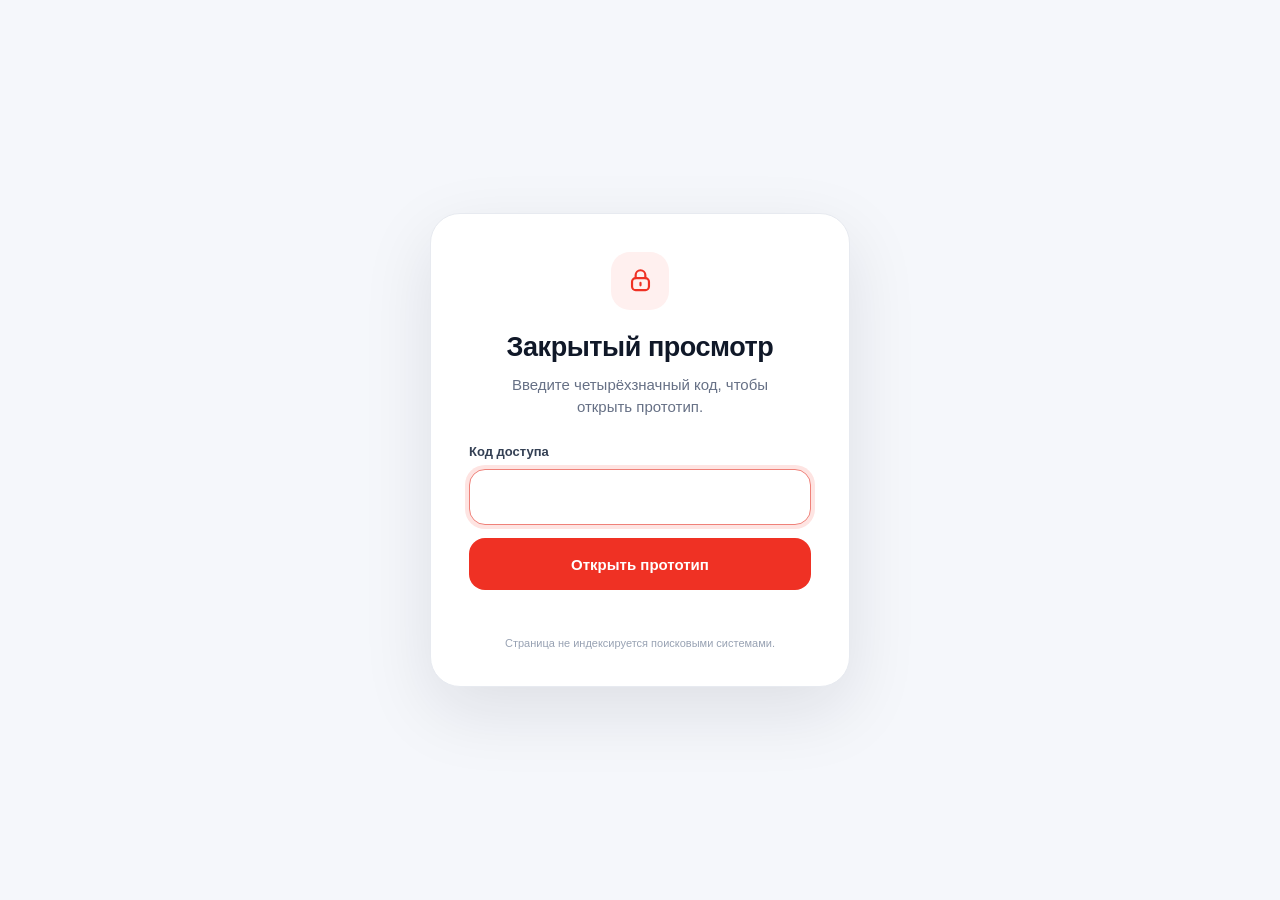
==== commit c0ffee76: "Declare a page icon for protected flow" ====
--- a/offer-waiting/index.html
+++ b/offer-waiting/index.html
@@ -3,6 +3,7 @@
 <head>
   <meta charset="utf-8">
   <meta name="viewport" content="width=device-width, initial-scale=1">
+  <link rel="icon" href="offer-waiting-assets/logo.svg" type="image/svg+xml">
   <meta name="robots" content="noindex,nofollow,noarchive,nosnippet">
   <meta http-equiv="Content-Security-Policy" content="default-src 'none'; style-src 'unsafe-inline'; script-src 'unsafe-inline'; img-src 'self' data:; connect-src 'none'; form-action 'none'; base-uri 'none'">
   <title>Закрытый просмотр</title>
@@ -44,7 +45,7 @@
     <p class="privacy">Страница не индексируется поисковыми системами.</p>
   </main>
   <script>
-    const payload={"salt":"WLcPc7qfYZ/IQdlp/tESqw==","iv":"bnihUFLiIyoCUFDW","data":"fZwaws2deRt+kZYaPBnr0OBiay4mB6SyoFb+A4+C02SiCDEpgT0vLN4p0Nb9ElUqt5E69M4jWtKi1Rrm1fiJSIwIFNLf7Iwxne7ypp9Y5IgZmuH7eqjDRg1y5QeyQWJjZorYPZRC1cXY5Q3xVO4kfGbZh9a54vjTVJrU2V/rN0CziWFbKhZOW0F0axgqyVsytQVIseRZm8HsGP0BwOARzMmn2gBzbj+ZMAUSVYiG5Mcsmn+dopk/sn0aYxJJ9zEcVMiQvASg8DCjWxpyZiL8w2MalafRzOIjpF6StSju06D6cw7gNyJ8sDVIRwaJ7iKzKydp/W0hvjJzTFCDHiSbRgExf2fHLIWNgBPM3rYspalrMN++hlki4ykTnH4syF+oBQ4jBKkLG7K1oPIBAKa8e11XNbk0XbSCTK2GSMMr8pu5ryTMxIfD5jTkyCBlWl6wsKDvwb9/[base64]/uPkr0/Ry036z7d3pbV1luF7DAMV4yqicgIM9E1OxVBiO6FhH3i+sy0ICGXZSFsT+JUVKN95h2Lec2axZgvrntxgDeck/80ZzIGeO4vqKYJt7Q8+aAh4UXyYMVR8bObQkyVfx77bvYuUNOw8q5blyZLsZN4TOibHqEtoW3FC/mC9amH+VOEoaLH5zSXALts+02+PJrv4NGUql6KVhAhtMfZ2WPZK2P87ksoko2O7aP3JfHQf+YJlgynQvHrgTrkOWe5MY2wAIB3YRBLLj3nYJTi3TxOOB35ZGrJaS24orZWZIo5dVE0+GF/LzcQ5KhDszPxyFHXS7/5ohSOzIIbIaCNNb9hGukncgbeb8sZuGPZJpUPD16UKv/a9X+QpdB0uh3XAzIA3iuZNEeNVDW5UxmclKzK+JYq6lM0sZo9V0ze3nZinpdY06LWNjJWb1xVrJkBE6mYAoCCpHaVS7CGkCyt7/xwawKaep5x58krenQody2Z+JZO0rUpVeW8SqgZ+KX3P9rK0kncGa5g1iNMEvVAGaK/2rdENgSZ36AxPLOdxY6+RC72ZrKAEAlaZsgng9foV4K+xWBoo8gexOQ6IZhP0rB/2TtP7AAUSn5aewM+ABq3qPpFBSuVMQ0/uf6V6ux3aiKI1KMjNlTtiu2x2ndVuz43K8C2UrXXsqObV484u0UIeMVaPQwkZvgWvFfYGe/wx6tnhMGncgBegpCuFSEj45TTLitNUBZxIW6MEVYCc40Ge1zXyYfBGhsN+w4CJZFjosnUy9RlMUcgFe9ZhCkukqzV5oUkezpCSB8z74C3JTKz9Or3gXS3jiLYJl1jcdHcFKc/eZck9pP+bjK+r9rkrduVqIleLFzE5XGRq7jFcP8UUh0VcZ4ZluUuMiBkIVDUXgEWD+ZKx6Nht/nauqlQw2+jBdH/u2A0/vRcj8MmB1K9se9iplrsQvd8+UsqNM2XMrw87tIOab7/M2+vzO7siQG0ZCH5TAW35qMNqe+LTmj831bg4Ng7fqe6cKsmI8cJXvAAuTM7gYsu2Qjlzal4ur5ZN/wwzzPDSQC6l/s0bm03AegSYtCigKzVbOlHJ4FL6jwHXVvz6jLNScy8oTHp26ma4nyJuSSmUL18vaNuX/1/3vWJPNdwPUXBWupPf55fYPvMyw7nnqYr+8qhcjmvuHJMaZEvEAQR1LwoNnnjVTVcFp7IXV3MMol+D3wtoq5LlF1nmanT/XFmpTB6RlGE+bgUu3apQCrGcQu5RGHmrDfg6BLUgAyrmrdvHeL5oVvedCamMFK+YzBt9GDCHduPIYkaUCJELJwBW4tSNA/VipyQkamU5bA2c6PpXRR2rchXyoP6Mj0yov1Ui4YTaNx0E8BP19kld1Ae8oA0qlSubjIgMZ+KBOWVEGA/2/bcshpCWZBaBVyo392q/aMAcbTLR5V9op+UY23R2sX+oZu4SIUlHBTlm9AMqq4ukyxONlHMNkxhr5J5JCABaZrsaWpjX7fwCyGgszNReJiaBTJvJTj/6zo3R65ekz3jQEq/+5fNdf/04rq1TIKAqoThC0VJzN9JjUsukjmm5PMxE4B1XGo8ANvmofz1rZyawlNtevVwhBPHYshJCI911C4jpD9vNwRZdQBi32xRzS1v3MsRXX0qdVMkTMCa7Gz24nAGPIkF4ZqMA7tQ+MfRuIU+g5OSa+VCTCExN5zsLy0F7Qs/ikXQtAOvmUEspAGgw+5YaySOFm7TTo9lLNIeqkEWVMd8gvk8vpcBBTj8sOtwxg5q444kppHltba3uMEVlWF+LVXMfokGHALK9yOVGO7kTfK5MB9Zqb89pttxkyuHg/ui7l2bVYeWOUABEwnXiulcIlNuxbY5H8OHdl4E1l+5g9jZVk8Tq+quLpv3qMq3c+fU6QwuWXVSkRE7VO5a6J7MCiGUpLOZE2gUaDgB5VFHa23U+AwYqVamf1huZda1sejw+TcSAtHn7aoJDgLtER+uPHUPDgkAGcM31QibItn/Bo4EqHZgrO1ftSu5fCqOsC5h9N/BolgSBc1DDh3qldi3bM3w2ce2YQaEWATA2P75ZBueKvfZbgN8cN8G+LySpAZiYtAzOe8Yd/xELaH/VmItE0zHYZfLXsS2VsV9q8j2zpr5JCbVIwm24aO0PdFiMUiSC0/TWTofc2/9UeR3V4S9gfD0gaZcgPAdH45C0vtir7U5Va0+QKT3Kltq6de7zX9tmLPZFiySxTjQau7oLjph+Uw/PC5wxU5CSm9ZaQ/AYHQRxAywJBk4NTJzkB3DuZVxFN2aBzuYaD/xokoXcPSJtKDn+K5HN3S0iiprBlD49V5zFEdZ1ij8unaPE/I75xgHWIUPqi6WAy9FnPEybOIOx7uWyI8gwF/DM7HX7Lc3NKDc4hxLDHrXIQOWmOSFUFMSSO7vx/HKgZlbOFIM/OrtEFRYFlePgezQUGi0ZoRQuI74bfrsODviPKgD/jUw716BuQjJPaqXYu528iKQfAhP9hsJebrwyTHOWRFM9XN0wZ2eOD8PxBytcrGPDBcGoh6YeazzlWeGYoDd0jfYj9mdrt2M9IB0WQYmg/EY4x0oLBapdYAFYJbWEWB6k4iEDI3ltZg3AlmzYT8EJNtjTOsdssqZqOBr0PQ4R/HASd+BQq4HS5BCttbU43riSrUG8V+Jqy+x7k6Wq9s338WdYn0/XtomuDRjikrN4s2UHCrmF6Pye2Y8QGI9TkqXh4aN1K8dvdQzPf7DLJ/nQi8eP50Q3cDT1WC0B/1M/9qgT2ZC/+f0ZvXVdQvCAJ7GVAsyfRCbhXl/Lo5/C3L9IOB4tClnCX9Fg3e9cgL94vOh6yGZVk4D6HSbG8oIx8uv6uBkbI/2e7a8BDehFSMN3OiVbHdZXim66r/G7+zzpnUQ77APP2qLyUgFEcwMB/PGeon4aRGZ2qa0OFUvD+BrpMZAQyMwVXx54R62bAyUKc/j2950JykzFTv3/ZAJzwmnccSEiM1uzBaYRZ4Gpgop3/[base64]/WYYuIl7t33aaeNkDeSN6HbG2PZ4yN/mhCaWRnC7BVoLmztoF2NXA3ROLVBNvtUiKjWlsR7GVG09TlQdxyU2iC6aufYjP+gO1bjY/Zs3AmkGWKRRoEG0AbTU4cy2cjfglG7weHCBxS4/gWYQmPM1vXZrdkMxBGvnaE+KeGjCQXp5HCSsFrMS/5K+BiF9+4TkWoN5fGWfmDQo43VWTrR+kNxmzQcg0/PO/kSXIgwBM/2wC5Zjdf1rk/hVzq0897jH+3sHau+Z0ynhgWSfHElcUukLNdVbB2OXEqjaAvr9JZjeANir7zol8GgEKQyb2ETbBMYojqw/45zguwJwrMcaP2uEv1pKRppIc99+SscOBNu7VBSE4QCH+i7LhXEgELOtiug6enZ8ccYzTCELNuIc4y4hqMajUJ6NURywjjljeRovQ9eHHM23nFDF9nEOxRKBdMHrrMMF/0V8ghS2zFw+CD4eYwq0HFnMCictn5zLoHmWM/AIr3kJUQ/[base64]/4BVQdVuKDH/EwMybN9TgcqoI4OU0oKkQQZXj0L3wmKywcDJiUrWMa5c0FEbuofrH/xz1/N+sWmUcthxdi3iYTYz713YPgzDRFCa1hvK7oo/lKQHbTohl9oxJLm3R/4tHBk6pUaHkDm9FEXqXU8o1UmV0m0gU2YemdF//JibLcmq6pk9mHPEK4uwhqXZzUVMAoheeqSxJSa+1hG+Bw3o/J265zdIrBVJ24nszqH8mDeeAFvNGA8q/5pQOl/[base64]/Njr9ZZzbox++Til7Nq39sEKqrcUJzQ8pYEZa1RoroLpiu39XRy2yOCQrQE7YUlnPeZbrCrXsn38oeiQaf8Si3+Se7myAvPexQb53Fr9ytdFvXi66Lc7W3K+kHWoeaE/wIMQ7oH+Zd14QvDBRD8rMONMR6pIq6ndbKucSf0SC8kTVpj54h8vZC7KbH51ju47TcJWR2KLxowKE+bl8iqD8eAfQWGNVllJ2ASelLGkBke+qcq3/JM2NsijZ69MaxB43XX8vSutbxXI/cRy1LXNXP1cSNE8tEvNEeSGjWFAnDzJZJzD0iRspfjwIjbpItjj/DRQVRu8D/eU3VAG6Jr7mWwKc6ymBdmRgQs3lfrMyrdB7eE5BetFXhElmmGhtrPkyT+MfI3AYsVscqoO0wasE88zWJGlPBnaj5VHM/+5VPY1T2BjFHxCEvblvp8qbkl94xfoFkzkAUFVJOvnutm57G8lIOTpX6iqGI8A4QxOdY49RtxpNCKSLzZHJA+TWfP3xJO0I+QYOgCSlHlRWBcBm8zeBwhF7ah3lM/[base64]/UmV21Xw7gTlcD6NBCxQMuDcyOrV+77Ev3/cFynQ/[base64]/eQqllkUXjrHBYdVw2RyWcYxOpxDuLDisejO2Iua/v+cWEaUfu4yDDUJYwRZWG3X1BqKXpdgbcx4Qgg0zULDLJh6Sq+XBHytSr/SSruAjTJjyuibWbBY0DVkEgvCJIOaTFEmw1vLvZOR9DZn5PlR9ClblOG9XVIcsQ092eW8VFE8B228ZvLv5vgl5w8/Mx9IXDDovrDB7CEofxshPqWo8r9jTfPRnxg4mb+jt7VhrSE1PU6hIAbJh9f5BcM8oTp2ry0CHNFGlTuUR+37+QuJq560Z00FQYv/47BEtT0gB6Ie1/rqsLONMMHeaJPmFlA2PBHmn5cerhuiiNYW70YyxXMf+rxpZ2KSh+JPLoWovheapRInYA7ejQYywqU4qcId82k7wj2xSQARaiCB0yJ9Zj8KwOmpvvpED/LxXckW6X9/xPFum5ojFY8MwaNexeV4WqBkRrFqgZFdgcDxNC/yV+6kXnf8HGUaSm+UtTsX3l9xwgxKe4IEVtp9ELba+VAb5oY79i3ut0/PxxHHGf19Kg6PxE9FbnwhV4EXCEK1PmyGqpQnTg881Y5iKS0orXq2MIaNeCFpcqEr4pepC6t3y0Nny9aKV1Cc84BsKTG/WbGmqv1Okcv3EpILhX286U4QNC3+J6h+Rm5Z24hRPBm9fiQMSQErc9+FZ9Du8obKqpb+sPI4bTFq798oZt9jwefsqAhlkhf2FKJcKX7OkzcDbhI0CdxFznXIXtVV/6E09VsS4XDmwX2Z8Dq0/Gv1XaL/6yNAyUrehHMOl5h2FjmGwlMCL36switNBHTNOvW9B++2wlpRNxnSM+csgPolVLZZcrGAAF95Wz0u/25PMZIdApP/G8mPs5TNFdNetRlEJbEYW/+shUu09FwFVPOp6T+CwdJli9UUSEnlx7TIO4zBQs9+qVTaSnUI85r03eIbnyzW7DHyh7nMwn7gtBtYLucxMZP6rhJrydRxtJDtkJbMJBylHU5hJfRoc89kUPhV01UBo53mR195r2T9Tvd1kCdtz33Ihlawhd4nf9qLdw3Ng/CHKvEV+aOP6ZM5IfkKgB1o5w5jszU2Zzfztwp1vjzG3XhaChz0nkCqmIiyZIaZUSyoLF4qRUiXLueQbm6YQcZMZUoF8vwPmgyAFvTzGb/IU97qTLuPaG2dXGVrd5YBSScFnT9BBQNiZLytwjELFLjnhqN2E0WF31J0Q+T6gIEJnMyzaq1PmMdUe1U19AAToxNCoWC21SOBfWjfEafCwllWNiQJdWa4RKEp8lK9p3l1kLm+Vfw4GOZ+7WNM1x7/Fv/dqdM7nKdXegcWSc32Tz/Te85SoSymHWsd8I+OpGFFjhIqrIQAevYcSXu5wGBNraa7eaJvJjEYRgGNuLL/HZlxExpSS2zaiipxJI3WDSUD0wAhIH+Lef8ClsRj3xNvaXF0mhVIujbk/a6WGlQpViON2nfLEKx7+ju1ZvrqNS4M6I/FaToU9Ie3uMTRIrPhYvDuUuFPsLHJBQ4W4/od0W8WuiBjvWgoTm81jKVprdwC7NRc4cH0YX2YwwFFhOyJK71bq6s/wDJZ08EMchWKQr21pZ+S1loEfpcoKSfnOppeW9djdzjE25AqKnt+K8X0v6H0omfyOYSPt5xnB3aXI343pjHGwH8FaBSMRKSjg8wklqfY5yg2/ZMkdQ6LtuXZSmNDkVJFlHkosmabBNOpjbwm7iTDQkAqovtMyptCmWX57gtGIwa2qO3b1moUpO+iWgYhdDUpUwlooS5QPpqv0IzspGYGQc8vq1PRZ/himN1BMg2z/rsEyI8bUCE/BUhOl/GpDINGHLyXTQ6kCA0w+2JKAcxKiB+ATFacDo/hIaVslzPnuEv0bHDpUc3W0u90YLQLWeXz7IAiNhqJuCdyMBn04hLLMtq6r3ClqxSxT1aajS2JG+aMtptA7FO+eSZFrOJJ1YMv7LG6x6ZHApGunrziLDa19juId15w2Bk3mVp0gr8wUXDWPN+NE8bKxTzqddR/sNoio2GF5DyY5q87i4vxUraIaOfB0fFVyxJEcdFfHIrm/rnpwBs0+IEtTPkm94xWy92MILZ7UK9BaV5EMRHLv6z/pu3x77JtaH0kDEuh5ljf3f8CU+oS3VQUkLcuRXdVWDMwV2GpoBg8+qjQYXggheFjWYsTZS9CsLPEgAhwaEJeEtYzCvdacRqYCfAtrOhBoU2IrKPvXilLOQ4xVfJZ3FRHf3CYDzJeFJsgjoZaVTTLFpjdkJeOCuGXjGCdsRN9/[base64]/ujPb13zs6XlJ6Mi0JKoWz9D4dB0IwJ5eDKrCtKcXxCVHbUkrq9O5sXpsGr56PIV+xK8ek2VNfBGF4p5zIHPBnmkEhF+g2iEQKPcVJMIoZFqFiEr4yn4tkKeK2H1Cmy3RmPK0pNa3SCxu/L25iAaULalypGFWvaCW38fyIvfAPcWV8a7zglVM5xG89R0eKC2zKNwi2ptENf2bh21XOnDyjt+JPo4oEXoPhEGMxUE+ZcvufgfxFo/y0lfwvOpeJlXebKBVjvoJIAVGUcYblsCyCB4WbgMPsEXJsiFPeJav+KVgm+NFj+3Mt19lSADpJIxRI3N/ofPGcn6h6bkM7Bk5LY3g138Pys1hN4/uTDyORpQk06G1JtNI2tjD3Xa8r/aXTTO2Qngfjc6/wgbrKRlSngreMGQaDRjxNk5aZltvd07g6SoZG0FDqeGK3YMjpb4KwywD9UQpOGfZiY18ne/rSZrqAOrxsqHmHCb+KrUkuK5FH2c5rLSq27+dWklFr9eSrIhIawm3+M3hCSc0iqviWAWcS91x/fT51u8vb7LhOmYwtiOKUM2jcE4TA4jqayC6oVRGA9SFF150uyhx9j1HQf4G15zQQmGEKhMfEUrM/[base64]/YZ40jfzSUj0Nr+yEI5naLgmFyJ01HfdCtsJ24aZBBbR3Ix81HSVMDoYMNJijtWgyLsuYX/NYiaSgrkopEjJZYASMievXhOkSP/2/7e2qGqBIrSb3ngUl3Obq/5I3CKt7LKMnsbsC69NI6l9rWGHehe7qH00H2OlqAT7XynSijHaS7EJZcBQJMpcz1LBBAzr+Y3WbBE+QnuYln4NcG7YiPI+fWzoVch12u6B4zl3QIysnouTVTY4PZlItCAyHEZsUHzq1LfTMq/63SgMvvPgU7IVxTUXX0ofiTRNaUbHXENOr/qSMZ5WLFO909lLE/[base64]/Jp52eWgpRk9MutnoMxBFGWy3vG2Obh2HJ6M9i+QBQSOWqcV+huhSqlRTc0tlDtu9V57LP6KRZ7shB8EcW2necnGUa9WTlCbg+lf5ANYnyt9mpF79ET1p4iAJgqWUjOMnwWtM3RJlGZkXvV7b9eR0Zcz4E+cygs9veHcr6qHLJ7j/VgZ3N9E1AenKEi3Nsz5xrc5W463V0HfX0EbN4sAFiePSX/gF+ZvQvoq+5wLoErZ5Srp3ND6LwZvppg34qBe7wgvdrkOPFTuFOoXq2EePIf3FZ94BiuR/bb0o+N340v5AQikKGaynsMGJWTODKcsInCiZblAMNPPOIRvMbXDypqHNC1RnHMXPjXPD/q4h2AQy4EkrdEiPGFBwV6WvNDbmZCY+N9sXUCsof8DENHgQkax6xN+7uWSZg9cUDIEgLQsmpet0K67TX/Ljb/wgwo1TEETgbN+p7+Pik0fHB4NTY0RAVDot66no/hhAvXHZ2c4FKIKERXeZfNWN0Staa6/jc2j8sMJ/qesVh632nuuOpa4Dl569bzwObX96dukr0qNljsGDx9qPwBLFT+2YkVuzXuSiC6lDBTVkbGDcCUuVGAwlKRZWNEDmrgki9OEXkrQ8pv4bEwkI41//[base64]/YEoAl14A9AyaoIoez4R/S7K0787pOVaKZod5D3V+amk5Slw4rSMbgdo1j4vwgkO24CSVJHNw5xrRwsnLupE5xW/W4cHdHUY54VHy80WiKkSs/PZSRk/rytDyOpioI2cLM68tAh4NiLkKobSvT0lo7GZTZfrmPGUaCHgcYjbOKnDXW1jxEEBjV8j8TOi9z5HsX/V1W5fGTBVeEJnJ7y0DwBdrIxEy46Mk5+99d7Z1055zvJteDh58DRuipO5kGFNVPW5IXSJef/Qsck5fukm5nIDw7LHWiZ1lLjHmuBTD2tfthJHj7PplB2JY4ggJGGSf5S9niu4QzxlcAOw1xbdQE3QvmsB8c+NBNmEtTPolsAq4aRzeOn9iziW2Ldct+Jg6xfsCtERtHicUMULjsQ2FeaAdgZxW/yk2FHPZ9+glVQwp4N5XUeL8VlDH4XgZKf/+gPoJGum0yb9SIRA4K/l59XXiEGviazhvWEonf+p3F520xvhB/ezAzkfSvRrmv9xyYkVkMp43QipSIGmH8029rrTIFbhOkjDMol5gaZ2kHvksh/QglUh6KLiCrNu9xrT1+3/kfmEQ2nk6gPCocZLeyr2pWy9NHkLXOH0M6+1VwBaRQBVQNOV98BJS8JAyFfqnQQ3LWmdpL8vxL2/wcmlx4E3HCnjFl5n2OYau1BN6yCrZkzy6Zscyp/hnbzHA8BGVWd6C9zev/2ElCUDLp2X4q1of1GfJg2SjnWSAdhvCIzYx0QEQYeFj0+rKyiDnyba9eCj63FaIjOFDVgXUOaHOZWu18aqtK/118ver2LiiH0OMLYx5tN2xRJlpXaMTYqxB5lYi+7rvYkSBwvDdWdNQzjPPIBosyh1trgTRlG9r3z5PRPO1rfBhbLBLwAGWojGTHsIeRvWbT0o6XXsESzg1btqRLYbg5sbFOgFszfRxBFsDG0MctTNefBErW930vY3vYq4eBk/jem7EfhNt/efHx3omCvC7/EhabHbQVWGrPVdNGwGt4mwno0XJEoepdQAY/Q28lhGw4JV8lqpn3YahQ6PNRHChhuqWPM/xne4L5AKjaKvfYMsvf8uwOa387+dMnIGUCgcRuaIZZwp+k/dmkv/RR4pl8b9syDLPOjlVOU8Hh+As1g6mzUMsXU9nxc2DjoyYCuDDSEofmP2Kd8qy9OxH0XJT9biF+54GF9B9tmFLjWWicSq76h5IrJISsGITcI2bZ5mD7GD2c2F9ZUyvS/5PzHjI1vLfXSGHvT5CKPYzslI4G+azeWsIQFKyw+hzJFXrEx04D9oAHEnvzUG8tPlEXAqCZ84p0ow8s+zXzPocS3LCspjX48hbFbXR9BTvNSsTz9xGS06f/RZsazkrKiZYG7eZWDE/mNKaOzzhuVUs1/GBlSveq5xIdzWLbYQ6whRjJWA//HYAJZh/9YQThSAXx7V1i8tFjJHII2iXJbF/uuLcasI+7QOCloeRA1/rZ1PvSJgvDmclfCGnCUXi6I/QAL5oH46iFOdyrM18qiXaT1NVZot58jjAyUr4HTypI4ARyiypAB2L+2CF6zFRqgwiJAYyD83Sr1mdqNNs+EZVOGBI9sC5kVgIQ+5CSToDBB35wE9kw9C9axMIpSgSvmui+/FiaMZuLhafeE91LzPFq5dEIvie0lSI3b+5RPX/fCDZ4b+IG3uUNyHd/50vScYisPhNbeKKnop//PL6b1/zEYyA2+bBASgmei4SJlQ0SwylTiD5XVN+eBVI2ydaKDVVE72xGHcyWD9qNsLtDJhBDPsHM0bH3/YYt9zM0ScjdsDmNWe9H+F2LPoPjsroscnDqsgejekDQzeTOZHIZSejo6so8IMz4DYGeQ1pRHDVuohd+jVQDw1vku+Ukru+5JL9gxzycP5OWT1qXol/CJJpx+yGhcz0jwJAsel4pG/WkBNlS1PDyyans5jiGORBgJ4KNpGGzSob84Xsxji3KAmjfrjqn0f2HX6UtwmalKGojYfwLmOIaKpXXQ5q/uj77PTEI4xdaIWSHOj+28P/ff5awYwiLabnsRmalOoVFprxLGOjf+WH+BQ/9ZL5ExwarpFeQIJ/oX3iWiQwCsnl4pG7nir+tTlv7sbVdOj+rEzJUMjGkdvX6Lglj6RyvZnlzFwv73+1T1zKAnPtd4Wc64+9XRZItFyq4yZOsF5g280Z/4B6GfJUYAqvK/P76Q6w2J+JzpvhALKVWbiYqHJkVWAZLwaM/CGOTuRqDoHD5+lhQW6pCaaE9LYEQv4utbaLHqWN1yeG0tC6erBiEHL9WVC9FgXc1+Jj8qWFhCzIyfO77cWR9bvIkgXq+mcMxT9M1VL5nYc0QMw1QmQvXU5IQY0OgsByOZzXNKMF/CSUOFQu1CacVO3XAks14UotKdZttWsXi3Bp3/x2XVWQdpDgQue+obDpZicl/6Uhqc8BGDBCbDuowfUVuQz2xd3YoBlpDOLSqFO5vxXk/v/8KzEguTjL0em9f+72bb5gDwfqMxDGR2RlVL9Prs9JOh17sxZ7WiergXQnapwyY/J6jCyYz+rj97JjsEZXFQM9GLQjkBrQ2qhIIPc5ehGZJTlXjeeWXmqs8QwRjodrP05BTqn7jkMt0zb+/[base64]/JQxWgs2eQoS5H4+jfMc+NqwAtA/8FqIEJilNqhYTG/21qwAwsD2KAWUQicjo+qv8JyVeCwnRuf2xQCMiNaVZpkRu0UKT9VAemA/bLnJW5MLbANA50u74exy5Fr8TY7n2Y42gqj963Z0+z9yFQ2eNyg62sxZXsFRTYuyBrsE7GXGenMs9QTYhA+KHJ1a/JGajRYAa/mhiV2XhgJ/zmrIWC2eQQM2ZomU3gT4cIKpeadeQI/xJoelLDq0CIcpEgaiZruRvkETvRDHHeTwn+DIOnaOPWRl3oXTdfDRnLShRDsflsJLeoUD2X1DI7u2Q864uADab+lELsGvfbczfld+wYXZkg8cya9v/csfJ+kDl3QC+o+fU0P9hYp08clrUAQykkEof/ZXCA8nYWWXLC1gVQNOI0lilYHifWR0vNTHxcYebuP3ww68Fp6/[base64]/ro4gDa/sP3j+15MOxPaB1SI9Pzn6FWKN2GPQ60a7Uub+8vaJQCfXxFbpxuFgZXii7yBeWs5j/0OI6l9AWd6cHar8/Q69AvqcveDCPhQdB4YOxdEh/E6cu1XwS/5mqKeTHGEbS/j9CrN4qJcAusv+lUmWmxOupSop46pcxXr9KcliKFZVtUNH8gx5SPAWGJ31GLUN2g2lQfylgJQmjp5ElO8yxTFiYqrLjjrlnUreqVx01mslgyuTr1+5DvPOqPvc15guQL5+S8CveITlwiHrD/3WGNtbKIdthMETzeUvQjzrX3Du4ccQOn+ZcK9vRCS/x72lgJtBHScqU1t3b8L/E7T2ESYE53HS8IAzkPmYwfyxhYiQetRFHt9Ph83frhe3q1BKxRJIrQxNX+nTha1DQVq6Hb7kfQr5yXd6Wv8XYCjDwil+4svJc+XMbEEzeJFf6x3dtUO2T1FdQSjPyBskw/acLXO0CA3IeyQn+9Ill1J6StPG3TyhI7Q2u4AAgFzCl5gYnp0ICJeDEUg1ZZLKbVphA87rwkK3Cc7GON+Umf6agcveQ7SE7WpFInYH6B8RNoyuVFPappzAIVnmxNVhELOEVMZFFH6xEeuSk3Pt2tfAcO3NXj0kDe2GeisRd5HoRG/rt40K9kUZpPl2Rp3OFW893PnjFFJpm0Cnw83v+4UsOwxO2v8IgkiIe8HqMEhCC/NYmeiBCMdb514i1ZIg85WmTUgk7YPw4XHEGK2p/E6UNHBNegv6sIvja89KUPrVktloVtlPVvr6ME5wMqU4sGBw5xegIvPGTXcfw9j8LfbVI8AqDP76h2zpqnPu9En13kB2et1J4lFmUbT+NxhfOHXq0/7l/nWQ3epZERH4I1o7AxMpK8d39SUOlf0ifecGBD3nnDbuhedFmiYIF/9jeF1Z//sOVLZFB8Q1V5uQDlAgTu0GYKBe5Eq4g8C6DexjJqYDi2F6PMIVsDI8Rpd/[base64]/tTt5+ZkOs+ixVzAiTlGJUnPolGrFF3QEQuo6qtgaB46waplfoQe0dGBcT1D/flqFuvZiujkUhw2KzLDNloxOaR4J3nG8g9biG9f9lxM7o9t39qSXgQ1rXtR0wZruGEKZEL3F0uES3hBkfmzMhCU4ny5ey3gXXD5wSb7ztpQjYjqr7+6BbtfuHxxIpgAGK2Rib3kEw77/2MKfO/g/pgxQcL5uOokCggizpc1FvXO+FSpzTQv+vxXPSfYTKKwIq41RM5guBXPRxdbzXGc5f/WW17BkLZQNungqBjOa3wnCy7FjfVw5SRvFN/YUOFHQRZsC5c7tU6B2acGU4wBaHDqi+SCkPlS1K5hSbOIRS2GeHC4O7KwXqIbUPvtOiZJJYS1oyNcBRzTllL8tPSRAo+ZyT0M0nO3oqGZeJH/+V68ZtD1GXjfs5fhbFHpvKB1dffwlDb2a9DKhdDzzpHkIjubI9K2wuhuk0MWsg/en46XFGKcBY/PH/2JKI8ANE1kkC8uUwr/GsehdzmIktW2qxD3Qwc5wEZr4Iz2BgF14fkb98z8sBywp3MnF5f1hQjrvbDrwuav/[base64]/PGRHzWs5i4GRAJtV+PXlthRfkZUeeysV6jnF2tkN3fCaKNcrvdjBfPsuhVf3MLFo7QGnKSC/aN+Ih9LRomjQoCKA8DiThk69EW94Udgf1pSWk1Ux56Nf01LgIeUi9IDyxU9SZAHvr1eYPXGFQPlLTgcJGB7jS4qbMvPP2p/4Su+pF2JGFe4pLNX2fydo4364kNeSK1hB/FbHJPRUPg6z35gfrWtnjNJ71mgWSbx6JQGHh+HvhX1K+uqIR/Kg1ZpGvxQsC6U6FE8oou+6lJs0ztmvSQSSGO/X2fszLYp9IcpEuFhxQbkUdVPQhmo4DZ7s6NPbqzzArfr9exmwg2N5DGuzA0WJH7kvZ/zAzB/aj7ArkUewB6/2GNkENeG0CtQqKlpGfQM3uDUrfaymD//ReF/VLT/Wtpyt8VPcyz6H0ZajICIEDOI/1OWRUlLxsmUQVb2l4dLqlAmH18Ohg64Bypalsft5ICalaXFKGIKAMmXH3WUjVAOy7w2MmBLPxNC5NqrIKz6wHqzC9jo1xeIsvq4wtpw3PZLm2XuUhSa045rulwp/tj2kLCFxt5f5bbdUJbpg6xAbStHspOWTeoJvUl/54o2vS9dMJ/NoPndtHfHmDOQeVX5v34yf7prDixRm9AAkPWZNfcURHT/Ltq+zTpqt4G8DAlr3G9i/o9vtsAkGT1mPG282i+B9SSUOBvIYjCxs3OUAM+aJJg+MjUqeCh1vSAZcOlgB8YrDuuavKSvxe2xIW/[base64]/DbTdj8CbJSp9sTVlviYBSOFpq/A/57UOYXwMq+AgXMC62XmMtcgJMpYK6Fa+82DCsEJuqgk2lEe21W4E0QUgn2Ja5YTv0nr5uOFDXeEvvLRLtuHuYbYIslZ70TbEGn3w2YxzDI4IL/QMRYCZTZ2YHEUnJ0e1+xPmTohU0tmdSPGKLReUceE6NmueHUWZTV5/H6oCIpKsuBNGaosUJcL28GB025/hfn7/V3tABnv71Z1k1Gg1XYNNdhdIWHJ3IryD7CDiRo9IFjkgFKNCqu3T+58OHtHR8zA7a3k1MeYLuxYZs1EOIcq79D2717lb4FeotZKCNNyqbCTMcAOdUlQ6r772Z5NVH0fJ4VdPIDhuyRaQb96eTba6EnyQIyEnCdweJdOFxgtwj6yedR/e4/DXrcTqnnRIkfpP62q2cA8NZVmvH+W40VytdR+Gw4kAEyZ0reEhqiaFmZk5cGIOQP2cYuWPEvOFiOYTyrUEIW241b0YVRy7iY+uQ+ubu8pHLmyIpf+dEtd3MD/FSwoSoos+6+nnyEygVjK6AiKnePGcf5WYBxHd2t+/VgczMJQvK73/qDt6ejGyqXbIz8jwAGylaw3USXSO7mGJfgR69/jV9AbKKHrnp+mm3YOLF2GwdLrBMM2l6qLd7oNEM+TtdiS3u5DePvXqPZvM6VNKm3QEctvJc030Y39pBHAObY9Hqyu9suneS1g1+YcgTtTKu2aiCSSCDSMzdDGvp0ScGZTK7c49nQOqJl+dpbFkxkt0JyVTsvbhH54LyQbK3oNqBbYAArk/lsK7U1PW1/x689wJRQgVqfjg+6NphRraT1sKwvwy5Pig6CehxdnZ0GTS6LHoh+ITpUd6InCnn/E+eJcF3WrCcuiMxZIqgTeDLQ0u9AygubTRK7WuwpK9WXfNKWKQv3EMUT5GBJe/cuc0nwf1g2qf8JtNkoh+qBssA3Alu+cHUvtcOEbJyI3t0WxQ8oc7WvK1ydyV5HEW9r0fVZCKwK9dU1G23wSiwnHJcNYkBg4tsBRX7bOj0HxIS2ED2LbU5VfV2SF/gOO3zToaxdLIIgeTRjmjl0UEV5w5y5Ia2t2dpZ6Zcsy8XGQ4kEgZ87dPfF7QfKiVXAYXkHzNPLNLg6aBqDqbRa9qTPsS1MaPU4MHoDlGi57hs+fCZcjYeXkV/NoMo8iQp5G67qWxA9kK13DVE8FUbLXjjfhS6BK9navgYetTYph32RRoHN+jHFWjTO8qNlYrLN7+Ww35DlkFZqMxAB3Op75OgH6WWLBmMoO9c+48l/S9or1poR7n6fdfsAUam1qRXnBTzDMVZnubiLB0lwkcPs0R6PQ3jMV3MwliGTEpvQyohCqr4JE3T8FRbIniY4E/X+E+AOGhGVwFPD17eRNxLSWjcXyCxagoBlcGYAXjUlSQbgmEc2CegfpdhC9Gx4zv3zGxWQyB/Hn80br/TA80FrZ7KuKKinjFfPlVt3Rt7CXzIlHPI0+BkzBaaAFV4FPdQwpYfUHSNrUTXEceQ4V0toMN7uCnf4RsEobOx6cLxpivNb8XnFnUiJikFPafzBg3uAr+aq/wVMFSuFIdEJ4nDumUG+vpz71+/[base64]/4JZv8hmSlbACbZJSXWTHyBXec4mzCYZe1pz2tYRPybTw85/B7aCNPH1EcfWIrGkuQdY7iYW3u7GhcVTXFv8/Wq4DsrsQYDzBkQImfq9b2oEvsyYycvzVrxCi8rJiotPBj+TSGsXi/ziv2PmRxu9j5CSHKXxTmFua4jm6XKVDUEtcr/IfNRYXJ/vmSwufj8zo8kDakdfMe3kZtPGrZq2pema+xZV6vsHyhhZANfDpsxxanefdvRunVQaaZLHXmYi8+smHshh1B3QmueFBez6hZC6vyE6lIdkvWlLDGD7LJZS4ZCdpqWAlYE7DVF1HzObJtS3Ty6D4/XfgGmFs2tS38wGHz5fG/ZKFdW/NROH8GrIIKB34I/Pr4KBzr3fEsWJaYQG8MYG1FwKm0kBwgl6P3srW2vFxGA9X9yf6NlpxrsGJXlcFJe+3lNWzSDTW8gumH5ez2QnJquX5R31clcAiDyEkpJJfwF3GabkGcCu22WcRq4VxKtvIXILYpsKbM18pygQy1RgNA9xxyVTXBmiOFu8hCaNMvAxD0dtilCdAri//7uXQSgZckB5FbFxuTFdHLG5cX7fsL7kTvAyb/vBPurISpjFmV0HP3pCJsTpOEgMpoTm17RpxcIQ6P7sDTqRxxveEjLqk485otDuY2kPysiKP1n+8OAYe7BYeH3ShGIwhOYLetz+4BSRAz5SU1Sb3jCC/nVyxFhTto357Aq1/gGqLYp+fZELkr10LKuQnoJNLWMAeQEhWMfx4K/e7KcC/vkSPoPm4a3jvcZWm484umD30LlrCjFN00W75DsY4UBHMoSXX29W/3JgtH+gmdaaPAIHGouD0V1IakjSkFJJD0TO5nKmlUHtUeEINA42r6WbjNl5FSXZfuMJKDSBexdFKPbFWqA3f0T64NHyN0vR3rBrDc3Fe3CzGom7xKk/KQuS1YU4xP2TqoxDbhKppxdIyxvbRob8/DWbE4Xnwu1yU3IeW/emvuDOk19CtxArkKgsumG6nUCKHmURVJgtDyGKNjUHjFQlGtvNoCUo9YBlB/ErJL8K3NsS4l6PwlkSLgCI/cgV1Ibme7d2jr78hP2up1VDUU2MsWgoAy/HW02oZXuxmxMypAkxNSXggq41daB8U+BHI6sNJ3dYwlozBCkzZu2sW2Tij8numdFNCvbDPmTeKZRH7BtMrVjwUWB7zcBim6hh35SCUZ3C7Wj8ouqhBcAXD/rTX5tNDMsIXzrNo+UuqpKAhOWGdzUxJ5NCHZwDfDLW//eaO0KUuMkAbRARcNl8g+OBmKSbqGbOOJYRhQG17RJ4ZX7myEFbYC1qrbz6qchj7Pvj4mw8Ok5zUa+mk++n8eIVNfVQmDOcPt/m1CeKHGsZSSTN//bYSQ2mhCEkYxfHURfcx0Y/fbcTIGNtO1Z42elbrAAlA5yqMmccChYtCIEq2bdnpp+EaXWkt7efaFhlOqRnMp/RxpDw7IbY6nfjfw6GAXIHE9OmC0hI+3fvkyQp6cSbML6U4sbz/s+9Bg6ZRsBnz0eelzbexeGoOvTrr/ZXEh4WQqYXe+HBb9Qk+4EIkKCw2GAaFVydWiHTihE0ESrX0pxC7BUMA97mV9pdYbMoaS0OZNtK1BnwCypHx6cycmNK3ehYprgva8PynPOYyUJ7grNjg1o3zSCYV1VH44ZzneTQm/KIuBlkZkHZwYn3boEDiHHIfVaS8mNcyCtc5Qv36RB9JiheJN5pewP8i0zFBDThDanhXltpGiYHY8ZpFTe7bDhTSsVmwyZAaiq8G/RJpJ5PcID9t1WfSyyb0uhrvSjkzfgtHFDZh3zF6WXC9rsYztTD2gJnq/3lkLDoTt7Cywtp/wtBOeMITOyPiwGMOs1Ig4OnPsuqbRmQuOpswVKrszzqrQY454TqcaJJmpWu1KZ1A0VL4vRN3LOMnOig6fwKlhPiWx/9Cdn9iMdpiFicmelk56g6Gi1XcQt80cCttGY2sXAJrp1guNwXm3be128ELFmCl1ZNKrvUxSPPkwPImzz+rmq7lnFBGU2EniUGfBabqMcVk5DzdV3fqybtFRYv8ZONoG98WH3UO+ds7COmTdyalSYdTMwbu/4L7YSJ5/HYsX2iueXtI36zP6MgTWAD/47TRgiTKS8KvVEXBrFVIZG3MAxsdCmf9ZYAbSvwlFeqfiZZYvUxQcjfwgenXvQKH5yMgNxHrVRJEVGdtdAMG6X2y8uC7T2jhE2MJk5nfz3By1tHiziRbYoLqFmHd7YdtZt6Z3FutbK7z99ogT7hS5e+oHs7jtZaznV+8vy/UVRozuOjMnTmkf1fU1tUH1DxpggjttTHiuwVFh0Mn5xGIeiATHH+G6Iwe125XLquAM5H0a5oUTrcoH5ecyG/vUTXbviXkBhfWNoSfDkvzCQtnJryMGWw93CPMrFy/jffw59UC4htuDo5yKnYRJxYRSLOR8/eSEXW8/qcwo6Z3aq+Wa2Apoxya0ckyBdAqtfbWazILmRZSXg+kS6nbs1dYObdF3wcO82kE/iIXibTZyHwqwXoBroQwf6dlJe3+bGsLAd/LVUlCaSXzcZra7OzsS0H+XVSqZZIv4L8s8BBjxFr8ZVWTZppv3Xej2OxrnOZeS1lJp/dN9Tu9nXJ7RvZzREmn0qTauYKU3XPUpU/xecK41G0QlWDzJfxdh4jLIu1WgyD7k7SOQh8ZQMSnE82ltsnllrtXa16N4H0/8Rg9d7jBCuxUDm/w1n4tL6o1MMvpyx6gPXAaJ19AJG6jAZe5OVkZmZQieBNfEclbb1gZXweq1Bug5EWNxq2Om+z/3wKmVa5Ydm5G6upgKQfzDhroejDRoreFbPg5KR/TawOS5BXb+r9cmZxBOq5ZjdDMY/QLhJsFjcCFPck+u0JX+yIyGbPlNDnJ3k9CwwHg9+FOEaIFSaE9u5cLhy1C2EdX/DWrlNEmHOINcM7IfPajjiK11pfz5LgTKtoRcjyOKJUJj+VBgr9oleHjjvlhkgzaJMyCWo271SXhJ7duDtrGvLQ21AMgQqrBgcmzMYCZfueyXpKh2DzfdODoLJlz+1jE2veOmBBFgHM2+ZNyJO/goxMfDR+7wcwxthPI7SztAfGVEqsf2xPtxEnyt8V/17tOdjA67E7I/689tPk+MaC1ixhbTPj+2+1tkg/mmIU18QmTj3fBw9UnIrabDMmiJxPj8JRM4qns0GVkrcqv+XIneSgy28VZIfq+6DUh+T01LUB6DboyLWbkBilrX1kNqnRtpHPcPMa7IPye+8Q4jb/EBNg9n+FbJK7Gt6vXiiKBIbFE8gZYNx7at6+DcgFqIpCZ6jMZHr0gV18X48P9Fs9I1Iw+dvGr6d/zoYhX9HF/2cyanY42Wp8lV42duumHhYv51roEY06e2LN/VTTBM9mEia0deyty9IN3ENzFHxE0xzobPmCH4IvVwWC2EbsIdB+vH82dlFvlJDL2VvWL+LJTiMDr6KhljgT6AQtqdIIvbTWneiyxuLfhnejTqD1jtf/smy/h35bxB/[base64]/c9r6O3z3QjdN7LXuEUgjL2X+B2GVJnpDlCaAHLWQGGmAiq/rBStk9rTIv6dG7fqifznN0hz31TrVsoBWzrI+dsg3Mu5lWV+PD7lW6Ay32lDLkT2jfN7FYIkDvaNTJIm5eCqMofuEL5+ube52bs6VeGhlcytYf5mg6RbA/q8aJiVIwhthqwQFSNMNr0Ld5rQgoX7AdbUH7FbbFRf3QB/eujaakM1/Z9OehLqTKWBql+uuUsCoBR7G2oIJaD+fC+nZrZzce6CC4U+2GC/u2+bf70eJEbUbzHOvFmSvY2Mmrl+C/oS1fYbd3fjrDBgChZf8tCfYq0Z8WfjtWGsY9fYzS+rtoXqatcv42ZgMYE9jqeM6t6Rxv5y3bTkA0nd4MYLHRxDMjQU4snxhLI7VWod6P2/t+uUJ2aDFMe5TbhaWyHG/aXCwtxb+LYDpI7p2UNp4tW3luKQp7g2rniBQ7NkesimN+VczP4JEfZRUOWIEN1DsEfsdhb+IDPLf6VKfpzJhoAyMwbAxQ7mwb+W0AaYIXt2JVakpfZVhrLxejj2mlaQplScxLF3+znI41nBvErPG1rEzVu6UsePkVzm10IyHvx+fPXckQnq/2An+ySTNBgTjIp8sHjy12lQpUQ/nCXMMzEk9HHpVcYnioA/zk9Hi2BeO3zfdPM3o3PLay6fCF2n4ceYN6m9HUnG6B+KeIyCbq3xpkEWojBrYp0T0/STUKts1Gh8VkXGJ61RgCtQmm+eF3CW1D6VhXrjn8e5LLlvRhvTv8A2V4r/5Nufr5CucZmWIHXtOwGUf4in4+iihWJXZFT4rrkE1MzFAGdTaVNSkuhhY5QzPfXtyj2AyaCrJhOZfdAYVXTnP+Hi8/QbGfmANKmhJipXF0OjKYC64kykJvDfXYYlSmtkhUZY4zGdYc14U8xfJwur1gDcxxgJ/htviG9162dmrMhZSi3D7D+ItSN39Rj1F7EQckBSow+4t02zOgCPs/G8ISBhnfBBMVRymto+SsH+LPTa09/MiC8ao1nthsvr54V43e4i9X7wSGdwaJa/vNfRdtfaPOG+X81h6OBErSSqYdktIVHGTJlVLC5j60nf5PE4J135t1nIR+umu5cq8i46cwItnN7ThmpvJLUBuhJ1KbRnghCUYQuPXJsUCuKJc/89nKV0XbTMNJtxwGe5VtkBquPtw2WUwPlBCtq3Htf0Cr064VGGL0QfbuWkStnVms0FqPyfEFrBnXrNjpqUCb+TDgSb2Uw1VEkooWf58mB1Sw2xyLVW3e5+wE09F0Xbyq/LI+qNE7pef5WcVVgrN8VsIXvfTvJwmLewXxFm82J+L/8EM//sFNwCs326GnTJI9Gm3WCkL4q8eq0FjOa8TkUKmkypZW4kxHb/7coV3s9AEQ/kOLtQl9TqM2RupLERMV1BCGBCkjV0JO49AyyPMSM7nRwBew6PXTpwMe80NOFIBXBf9EV5v7H5z1CCHvluyQ8GnU91xvyoa3JQznXaf4FzaV5XOdjfUbYBedPoHp8wEyF96SXazHFeZtrdtVQ2PXPyRLkb6mX4o7ulxQC09kbj0O9MXwq64qGYyGaz/yVtTuU1em48/AJP4AhDr5JuNKLS4if/bj3vQNbis7OLvZNFOh9rR5/hrop074o369Lj84OM2hV1hYHAKFJ5GA1KDHQltkQFQ8K765EdiFaKI4UhrrN21aALXVtCw0+SMXj9ZExSwQ7wYpTfi2nwn5ViO5OSIluzOmTvQcFyq1iNJq27EWuxh3dKOmOp4o6OpZ5pnySq73ol3QitH/no1/P3SQSRsXzS2qMTbLe6Az4mDV5BiYzQ3Usyak+OYl8vzzeO+vrEJpC1Wl0wq9O/v4/AxHaAveVJLHQftG1IIqflLJ6t5BYJn2n+sxKQau6JV6+pqaWUVRMScElsjKDY5miHdwpui+cZkJrs8DbJ76JsWU/EqNtmLhXgwKqUIjNHRcR2ih3pVUF1lz6/f5NV37PDxsxfHcwVYL868nOVKaMgB8FKMQh+RR7vrqDHvzsDHDDB9KDRPeAlGEahHFmDs043R/bQeigAX8jCNYt4oXdEspgd39aHES1s2/2qpEdHyRgmRRABGYdnnom3wHy/UJ+bio3M64kJtPbDFyFNW+QpnuK73EiShNXa12XacnEzO9dyhQBEywbIrG7FS5WEkuruaagKUknnxJ7hupkOfzH9Hw+V8nhh+aAR/qo4a83us4GXXkQ13PP8S66Pz6OsTGKdeJhsyJ65V9blTgXmNtRMUCVxAZ3kgYVD5fL2d1gLOmL48E0B1q/1w3iZC0ubUUJmT8DPkdqTEk6S8nz/pOFchnHYjWQjZAY4P9aLCtfPYFcZEXPB7KKjNeyUNMHW1X8CWRQjxg+fEtSBYrhIgOM4CZIysAMRDoblDP7zBMVtDb44lGNm/VmWaO59GLo4Dp8EdjJO2Nqor8i2EUU9salcbkkYNaa2qHFlX3PECY5gzQGrnB8Kja8K3w+M8j3yCOICcVlrzl03JIGFVKOJt6j45XlSsZuUjNotveYj0JipA10prpVHHKTWfjPgTOcBHw2knuK+lWcz5ndHs4g3ta5udAnWblYcH+fdlg+MuHu2eca1/TykhF7V73GEeDcbWj31RoTY003ZkLW8Q8XT2ZfI1A8hTB0apjX8UMOEkfMri8QjiDzGm/hszADxX03tj/tkxh39KBZBznQzhQJqXBBqx+l3S1D/nnsTMB3R/gxFy5jOEUXpOukS5p4CimVA1JJMAfgIR716bsNeHZRarpMycg6vx5zwoQu00c4i8CNj5ybiU6lsoKsSsDQqeiV2a/SsXEngRs1Pe0gEnBUwFXGYfiJtjfD4U6HjRZaXBDlJd37NnUAG0QZ5/ssxVn9GOrVKsfNGCW/rewAYyfXSXhKLw0qN91y0X43/S2Nq/bUju/qNLIlNqsAMBv2H5yJk9J9JDlbbX5ON+MO9yF5eeNG7VcCBJ8aEs9ysdwkc6Fjw4TMVgerW7ZgLKVW/[base64]/8on+vtmxJ7DaKVQwGTag8XMGF7CDsBHSnOQr+DcQpJObaiZrPdUcu8nddYl3i7Ed1jGkWD1EiZvZxek444yFjrUx6930WBFJVzWfibCgB89kKwF9WUFBQRPIy5rIbHUfH/M2Naz8L95SVKM8M4uqQqee6yoPRI9REQTS0+myP7mzbkBXJIe+gjJ7ircyhSJ0hNlZu3FUr+TvtSzFYa0wzNyhDd7Obx6NlAWFavmQHr9+LSPzyd9TOPqhpO1wgcOj4fneWqF95uZ2CZikpJEBDS5c41XEPRt1T/VMd4YH3iWtxB67BlMtDcxm947+T7xI+vO/[base64]//GfM0Y8SyeTUdMESNqLYkp5oGG0KUZEqkLHa2rWrYiDnKO9/vtrKAQ3Wvvzh1q8YOfEdq+HT1ZN/4KmNWKNTMlIXyszD8YTZFAFLHrFe9J1dZxi4vQM+kBKHmNBO6o/UzJENXMkEt1LKJNf+lpX8krjtpo77RJMWnZsN2pqTYdP9IzO6P9LoD1y+ij5MkF+FwY2gn5E73Vb/LehP9rn9FiZV0/rxL/waT5cP3/fg7zXm0RyBdr6381RedlyQOTrIOe3ZozABVAQOWMSkUxVKopJ2hcY8wpREFuvbgv0SO0ABK2vxi5ebHjxfPuAuDgHeAPKckiS6QcZ+bCXvWKunBwWD/R2CDLyfqDSecbXsSz4xwYv29vXf3HCml5rFA4fKlFOAihtcFZeK6UJxKo4QlaBHGp/[base64]/9ekDtidxdXp73BQRFCc4melUMvs24oxkM6NDGoy8qpaDdHKnrVxctTI2UrXf8Mndq6fSWvUzsC530qCspD93b5qFkZGpkV3bn6pMb1Gtb93gvqEia+J6Xcso1mo41SCUsPlkwd/9Luvn6BBTMdF8P53PaVSClzjp3ecX2vfQJKmsjyLPPrHxUW2FnE4VoOZ2u10IaHhcwEf2De7rVKlSmhmLz1qcLHHacNZ4fdLAOvw7dNT+GAOrqRNq34gxo0/yvD4d8P37MXyWGqyPfBIMAkUeY8XKGHC7DnMPkKsuzAkGhU9pK2sWpX5hN2s6et8EYFz3DS7EUjr0Dt0NPhkoCMKECUAySWSnNOYnsb/mqDeJ1BCC5bJWCXe+YiDYqdd8d4ioIXBknLsXvja7PSK7xxJO01n0YEkNjZy0CoVEZylHcc9dSkRF5i7sSTHUSkVBkthFgmaMFM1UpCepfZeehuK0ZHCrFHuUeDgKkqSdB+YOJ54G6fU6TvrkpAFf/5NmmGB/OEz0R3pYOXnI7Yr7Lh39Vpsm0n8K6/vFRCG6NM7LqUPhTFSXhT2wmgjhSRdnvztH20B79p7lpOUBQ8DRyKXsMLge9vhKZHXMO2HtOTzooxNUuZTeFBISLWDzOSe/rkYPz5JuqE7dHxW28p94Zg0D7/tjock8XjmN6wVwkP/zn6AMothqgSV7c92sAW7YzgyhbLT3c/rfIVRXAokXAefFNEBEumq8tymWH7fkRcSTLvzvxwcBcl6bTqyLoYlJoMgs900d+6cvgcHHqseAVsG5DpD6acb3HzfEEv8vtYb43Ku6D56yCZJP5wYwJaU2HQg1oCRvwseYjjnahv9wZAQnjNfRHCRTkKCPQ/+3AubTFa4XPcSpQoZmgTBtDXgI79I1TJWAxuLqEuzlz73MBrrwkP7V/[base64]/TuzRpecYyOEyUVlQVzV9oC7ByZMs/jxTTBKjp2DBq8F4LEQi3QGIwAXSubkIdzzQIXFky3u2teHA7LXb3rrLLY62NsgFOpG7p7sYB6mvbbhs9UWf5ZiXb1bSjVU1iS6BRoxwJqvgvuiGbG/aEEHaU929AJ2UtDhaJ07fv3g/IO5xr6gHDXENJ9OEulIFUSvQJwvy+DZvwt+BrCO4/GQFUFxtXDXPMXlfmkDCuWZrnqSUN7D9xA4X35uVfMyRTDpx13sVoijWHc9LaTKk08vxJhLKKPd5kFCJfex7PdcE2U0L3mIbr8FeeVPS763JvYPjsMwhxr+L0w8ute1JWU/0UoyRDkhecQwVbXIxEmOoGacVXt/YzDJr0iYNjdJSwqmfStZWbEQKTn4IOqmgpw0SdCd4NxA/EPop/5J+7LgDBNsreN+m39P9z9c9btEE6Fl45lQob/Wxm4vk16dVf9MahkigO1jSOQY22NZGrSGt0ckWtMXJhz+FdlGQQpx8zNwxLYexrGyHbu5Ln8br1tIMuxaoapr9lgHrtXN9th29vgQnTxBmd/MAU0QqwzwIZPGYSjFHvnCMds19/vusIaPVvU3xMtCIo3vGoshT8LoMlyjLJO129Y/mtMSd0SzkvrwY1bLlg8hGLYXR7bWmZx6kr+26zGk84HHc2tKMpPYTQT55KiLfSw3GP8et5J6Ifgba6ZISDPLd7DLLwQESa5ya0z6iMxYwr7Hw8WPmbFIikMPlXe2YLwRxSGAZfZvwxArteC2P6HHihsouaYgDZlbSz089/E1OMeTschPGRk+4DUJu35+lBMSuhDAZQF17bfuKv12xXmCuOKaIYOX31+JY6odbsi53z5lGZH6EIUkfnNkJj6mmgQbt4XDvzyzohCxOopExUgf2lE7XY9XgQTxduaGCIv9WNY/HGaTCF4MsThJyLuz2qPAuI1reaySF508HPM2b7BujaO9Z98G8C9l5YJHc1lBeiodYC0UWb4NYawE3BOtwuxq+oi7wdsG8ThO0L6QIk9wHtbzlaQW1mJc0MKDdE2hanvNmr4gDDMGgDtn9ftnCEMuIP1I09JhRc5G/AoUecoqTN4DnSqDRaqHwvuxXGEUAeSzyyhPgzSCw1uVohj4dxMjf/5A1BFmYmv1ZgjbgncUAYV3ePZyy4NJ23fC8M9zqDGGoYp+X6O54hjAGkUv6UD6uotKVI/btRSoTirAF77eEfFmwVyxCwc6HXeS7eEv0FVo0jOQ0PF27T8iHi7KePplPBR86b5fAEti7RyysTAPrnOkU4YjKIgzOZbkX4Ho/kuZCAuxpfG0PXOPZ0JAzELhpu7T4C3DGB1wB5qL6k/1uIXjMyf5KxXXQ6qoxQNxlNBroMV615Anox/XDqsQY2reL23xt+MXB3fjKz/LJeu60efGpbOiKyfLEZLUt9g1sugtVQx5p+1tN89lVuxPG/Tt0TcoG10qkrW7MQIrWQyUkoR1K8VamvxnroFXEKAVdY9rLJrZD8bBWNZTLWySXX+MUay+fHpmWPn4JsDFhM6oeNypU4a82bjHQKK0ZJQYkllc+DKliL79lOXcX5grAYV833iSE5bDQ3ytoGo8QOpC2yT0BlaBSRrDvrW5+uCIzB05MOvssOjtx21rPD//iflbauk7o5rOT2FuZhKAUjEFUKYXDUvq6k+W4iA67Oy2viBaLwbJ2Ga1XZoEARMgKir+eI4+4WBQcJ5LGiK5cUJnRGMn7V1GtnYeI0Ljx9XMSRAEz5vIMd5SxG3igJB36ylPZBo/grE3gv5reRfWNB/4Wovsc5+Zm5xEt6zdtuq1fWRIMlEXKJaB/acE1lkW+ZEhzMpfquizb5F45oE8N4Q985iKM6ycAv29foEeEEdTik+9PDnLdD2k+BAEsT2W6PeKhhEbRhwEalvWVW8i3pssFH5yj94OY1WEk/+6LBhQLqln3MwLNSTlVkeIFfJB0w9cIEXOlt82grI8ClHP7q2bg8OC9FFVvA6CBt55RtNci2SbElMOIBoMJveIY2dcLxqe3Z8JzPIKQlkOrlNs5LJDARb6e6TR+ntA/6M4oZgNOqr9PgJj6gLDBytr31aGfsTtT4JJxjvNKvCyyFpl54nyVbKi9ozbffx9O9qux9rVoq3eNrsugxwB6PTRJqrs09cVmQ6SouB1WfW4uWqh/skh5MJiShjsoS1cjkWWLG/[base64]/muut7ZowH4nTEMtAu6Is/iTMVdXx+GXpJejhVhyEy789vaEB34nv7G+tZm8cstwomYAi1Jc+LVeO2FvzfZM2BgHXo8Dohu4NnOeSfCnOlXz4q+hFOmgFdJSlzuuYdN4yqatR0slThmuR/IlIDybd923i9epQdegJCsAyS84tpqKgSwJJ9sT8QZqxQHMf9OFSUqYHaOAhRRKAq9mQPMt6eyEfZGM53X/+FIbW7aA2O+rs+lkIANHr8P9zbknNLDDXmRtnpYIegxne3R+EEhQm28YiMXmoMoUBJAo7haBXuKYqfxeAJ1GHqk8pUzll1PkBQcg3cwmuGMARnnE3Vk2quAlJN030EHuv5Gagu90xBLIYR5T98QhlkvHDq25eSaxsp+gdivBJ5ZDCxVzst43cofoi8OcW5r8kv0/fXthnnB/EN1JwYCNKf8XvG0hyIdbeSyUmTjeyDZnLjH4VIxrUpcyi4F+RR34uoh+lIn9OgkCBr08ROO/gUq1yND0Gt3gFI0S8hRdNeYBkZyjKPMksumOmmvxTGbOc+eIb7mHNHWzqoOwth5l4S6+n2XMATuWmppslFB5EGwzxUST3ZtcHVA67ljiCtvlnr8vRJ5EgjDLoITKdPxkwT2jFq8zAfk5XyLBlJ2fgC8ooPv5INqeIlSLl3Jx92ydFcY/DWzRxHVAB6HmmXKXHZCWF4Kb1LMS7KOq9TogjnaTjWfhAU2FLhzvvLRik2azp36uSWYpXv2ar7WYqRuUJhMtGENJff+8YfWE42wgIELNCutIpXYZNyN1m09RIPpa/96czvDmKpvIQ+Juj4ANRoR6iUGlCt4ULq6Z/5lE5WBII1P6UuaSRWlio7rcZFmsV7X3Xc9mt6XXC9/OcWYym0TL8db2/hQ5PHjNfsCR954K0CRJmsWFDSce/7JFZXy8elfvro7Ucy6vzZIEnKs9SiELI4a2nYO4gkyMdlA85cnvfXiVkn+ZcSFKA8dQnU3lSXtFZQ55dO2hhgO50uVNAdFH16JPhA3ZbCRw8EpxN4Ii/SLMzt7wxUXosWCFsH3Kpk7cSQXNI9xhqS/skbdmPdxiQ8bgmA9EDPIPog7Z/R0NKVaZ3dxMn8rU4bbHtNJUGMis12C+oc6QvubUvNHkd2hVS5lan9fLwCP2P+uen97sEtVYhvxZPJ5HT34B9mfDk764F69w+z/3FP4l9BArw5gCSu3e9tixZd0jYBCvNYlJqiFEpmxTtbM5OV0h869OXtJTmkWyp2ugOlC27Y13VUcGoEfJmo4p+ZLAnQ/4tqZMO0b8dbT+Xde6501lEYv8e9oSGgOjqSRccTarwF4ogj6CyoGlFtWGY8fhrrYxIi1bOx3+E3j1M4CwDlBWFfjEXkiQTf1X2vPWXdhKQKAusGD89g4fhkWgd7JMose5qfKrquB6PBA2YWR1DgpdRyPo4LV7UC6UmG/hmhzq8hjtaTnFAYWkIMTHwLF3+Tb7WtINPvyac2s5mAMZ/KWsR3QQICKBssWk2W6lbYPrbOGmvzHzVE3ALpU9globABJ264k7y+1yk9IYInIdLpaUNXl6TMJFS4las/eaPGjZ+XZm50YMH4DrqO73YDTh5ipy/axT+bOhdOAzb0ZZi9DanQ1bZLb/1pui4ovKeD8iGcyLUVAg4aBFF1cCAGoSDayoHGKTq91iJsgMjUXQHgZ6rA/4+00r7GirkbDORsftws8zZS2W5b/suwYtfcIDAEk0xtI7VM+ibKPpLL8XjQq3flKzwS7gp4oqnv68tZRHtmqoX2I1QIRWYnXnFKD0e80vOL0MkbQCRTETdgiaN+jB11Pf+ty/HyCU265uawlXusGU3ExLCf6wbAuWpRfJmtWH11GK1eEludYsShYBKwnvHHY1k+hx7buZtzm9ysUixbJZGt9bI548yYWk1o1f6HLgDyLg/whhFZeffHKF5dI9++n/5Eu2+pzEspPLr1Jiyc+H/HM40obI0YRGI0IE9hZ9fsDeKdKGpea0bz+NdpjgPfQihM54NUrN1N9NeoE2xrSKJAlP3TD0cdqWA=","iterations":250000};
+    const payload={"salt":"J8gdmv7EA8neJ7DT7nAtDQ==","iv":"qz3SkYHbxA9+1as2","data":"gKkF2CtrdmFKeGME8vP6n5MyYKp5XRw4UpTngdoUQCPrZajbp7g9jB8scSsaan0X5xW0187PHGHlc1aOHManzQTfjdAF+j5iNhKa5LqS6yGCiMiGGL5DntWVUA47X/VSbHeGMliGiMK2bhHY2iGkJnUY+s/Q+tAZyWklvQ0eR0Bnbq9vbEhjsnDyLTRtFhnsxitWI6UKp0iwhBiv1OTc9eVlsA4rSq7zoRLrd+6V01BlfPsOLq5NAzTUWiiut2xZmHhgt6ahyTVhSXhrTmdeiqLiA0D72M4pXI1Ko6151ZKDBRoHR8cAZgZN1EAcLLmsHE1P4f8npUxhL0slgql00YRk17WeD/ip+Q3pMzRxLK2J8T48afQJOMiBA6//tePKEy/PN3uvZC9GjgTvNP4IHN1+wrLHDRWPMHFYM4Oyzjs9Zy1vmlT2Aw6ZarRv7yeREqLqquvxATJWfCbtcbhH4HVxIUL9MsiFkojcZz0hSf4anukhfNUfCCXA0SWn1OfJ7E4DwWPrE+4hFOJr1aGHDHdPZxaaEUsYFcIY8DoIkfX9V8LkQUxAZ0GRNtatDgdXmKFU/IAnrVvL8KaM0bLmVp7+whrlgyXpc4IeeyZpqPaCD7Ic1l5H0AVJ0uGmHfy+7lPQf5j6+oiGMsr2b+PMyEZuZ99W352LHUvBmb/CelN8pmAgaWlS49SyQ9VscBG8pI3Jlz16cUYQjpcV4UXfBY9SyurdTN7wUD5A+LMjD3J4Ax8WLgEX5MI1nLlxTPF5A92cVGeevsK0Jra5wI3z/XOkSXiYr2RbjHH6CfYzz/jiCSJnP4bQB3aQ2kppfbNnnDsXNxp1rLtUhbixJjY7oRAuBVD3LPyDfPFgAqH+7V8x3uPhs6kpPUPTN9EZca7kfw33IzDmM62eBO2Ne2aK1kvyp9GsMi6cC3ejg2RuGXMDr02/VF67nDbErF6uh+XUXyh8nv9DDqgvO7AkbTmxL7jmspSaPSX/zW8iJo2svSEkjQCfiMPd7U0K965HQIS/wl9vS8VPD+nBVgTv1wbliHwMUGLfbT47GXaZpRCncah0JiVy0/LjAclAnZVNSQTjYBr3Xqd7HmLEsHSKO211as3wjWAxLhfP5WsA2h5a/ee+8KHIqvb36pkPyCHG/710Dl0RikMgSik91jG30rGaOM9kWRz1KDN7zICzNowHuqiawfRz70PXj8+A4WhjNg7oSWK2qkoJjqYfCo2mUN4sDoikWGJg1h+kk3LGY4uk+yE73lS3gwn3gtt0upoYDF0BqaHp5imX6Ms0C68Dr5iYaFtKvXbbv9QL36zPYLu9Irbx1QCDZEmo49N/kpjNs8dJb+Sqt5cC3/HBEGMQ3wUwhBtSZcKzGLEhnU84EamPT2lkU+2IUIsP8MAjG2dbE80UhuE0L4Cdh/bwsKr8dcCEQqKY2BwCMRXZU5giZxC7oBU2oCn9ceJmDaaxjOeJ62io1B2i4cB73OJbQ3Ph9re/LcVSMNrScBgtMpK4sZ4l5dveMF2murSTTUbLBuFzwsXsLtMFU/klpo9vugtXz9oJ7FSIK1wo+coRQxxNC6YSb4fw90rN6B+fhAWovxp9jP1VhvytBT5ZfL2WEwevV85BNjnimglVnqVaz/aKw3gvzCz8QpiPy42+7xgSqVVKSa+cP831TAq60EokussTOW4q5YJJXsO0AeAscaaxNpyLCKf3bYQ23GC7EAoysW45TCpuH6Lv7pBdjyk6/Gz1R0bICS5y7MsmGY1WWT7D3k0/3/BOYgBGXD/c2pYj9zm7n/YMR8uvlOoEM48ZXMFKDWv7YVuL45+gRwznolLJ7LT+Q3Xiq1RXOET+JwStQcUgoalzkjtKBI3dVSQbV+qihldLWKdzTdWcr0h30wO8Dag/2FFco/VgHGZHFABZ4g/1vnP7MUTzPXpRY1HjpvCDRWhFTpeR5m1gF2tKmN4TGbXhy7n66HEh+50ABHFuqFDh/VGMbvbnn9PsAHruccmTPGEOPIZZ3eW1uozilUnzeBzP6oR+cT7AMkzOasiXiWLX5iRlr1FSErfZ+VAHGm/BJ8RPmGXp65h3rk9uoq6HE0HJdNX11sKmNBXHFTF+GfJo3wBL333P5C/VA1q7lumD/[base64]/3oYwo8SjIrp1BuGP5ag1yS+hs94Hx0EMbAH+UGdrWIUuc+IwKu847sz82iJQ9ao4Wr6QhrtwVS0EbdHZxRjrp/aU/kRxMh1iPQ9gBFcjx7mVsX464nt1hzH27X3ULCWe0gudDMNlO6/YjrJP9RE5YeWcnpfwyD0lT8KSz8p+QzmfBVV/XvVLs8WMHj9jdRvOPUouujgqgGiQPbyiSf2s1eEk94YuuJIpN4Z9tDaEqUfZJsi5PoaIXtobbGiYlEgWVkt4/ClYxzURB49YhlgWyx1V7CJuG3tbpGgmP/7AYKnrd75wLaPsolsYh/fBsIzchsOU17cOxXkF3WTzhdi8K6X0aiHKvKF/hMX/pjjqXS781Eqlsd9wsCl3ujOc/azrzK4jQaSbFvof5gKPJ07+msmGcqnvIvbM1qs3HwESyC2/nKBbRXo04q2uPofHtAJ7GbK5wV/FAooCKrLytc1JqlEUQNDlUJNyWiqn5MmhAhR24+/UO/QJuHqDWx9WgAlLiXwvrOUB1X95Xn8T/M7gU71xNCwiz6HBb6FQWcLOtMDmV4869ght3oEVkZQ3iDKVkrHj/W1zPEUeYONDhtk+NAHBUWNBra8Krzv2vkScVmMAjAN0xkwin0tfwsRF1IBT2lvQuXdww2MP45EtFaJeX+7zgDZQypw12rlWG9uDskfDqvB5EG2Pwn1INJ3ekUW5BLUovnHwKh4nHKq/i4ahMdHbCdQhVnwlsrufELz64njCHbBPbzMdx/+Huo+hE1tT2J8F8PwVloDIiwGAUCRLIUig0jIOY90Aq4P8kA9/teykOItMcqqd0VDRlXoakGJjqqAJkyiZvjvdPgaGZck+8KkW4ujbs+wAzw31JHoco3+VmfSHws4tz334ygtuk6j3ZV1lg6Xzw4O1vIRd9Te7Ki/t6lG4aySn2ZvMzc/3WNr8laUUBORoi8U4L+spJzk5kxEn06P4TORh15dyTCWVy28L+WUjKO2YOvr9mHLomeLsbyYyP5f2uIn2xa2eIhrGQMMLlSNRIi9i/zVbSuxI7R0mRSy5PLqbxoVaenlN0KLhSl6/ESyIkSQjuGdpZrcHarRd6OtdUE6w3IY+FBIx3TRK5iou3FOKcdmjAgTxqmmxGtx+Hi81gfGtRdWwk+sAYh7xPsO2lyzQQf2NnywEQY1Nhrtt8pzTo+/gtPek6g1K4oFnMsLW2RVoyr2kBhlXMR5GAfAUY827mYSLO8bqUOdGexEl+qIk+SZU2ENmdLF/BfzqCvg3EFGzUrjv6XVNneBgmyfzp+j0/1DAaCjZMQR6p4NsVayfTIl0botsyKeLd9h1w42HmMbBzS4Dcdng4Xu7+ng/7/7GfBo/fxTx9RWAq0w2EVrxfIi7ehHiesir1sBfdnzF46kVpHhXM1mLXmIkJZjtGHro9g0Zj2GAAc9YPlAkYYicsaQOE1Ws6n4VWvu1/RiuLVoricgP1Xc7okebrvMyqWnZY4tlo2+ROHAqYSnKsY4KYFS0RogXYhNr9biOoONaX7TIVu19faQV6mu0xmJ7aSSBUD7O4damsf/D5z6IdDAfcLzuQH3r3ffT4aXn/AfdcLsSvD9wnAmddQ7zzhGSqCLeXn4jK+z3H0tCR+8pVr+FsrxgbwXr4zajxEGZ//CDo1x3x5nEu5SluVseJk1EmkF2pf56cfQ8dQ7mVzAtvdE9XDsMDXkW3XXHGJwyoUn7LShUmTp4I2pECF50sAePkNCW1iaTdEaNPm06nUiSq5c/xS8aVE/Hkn715msgeezXuZoER/mNlfgrwQejOpiIyugyEngKPXn3+aFQCKYdqmcA6b3RfsxwjxtVVeC7sZuO+6sVGtBoWpNyhaDlzxnIQlo2NVnmo+Av82902BlCtZb3J6VOS6/2lq6czvsXb1tsC9UnCPIDJO6gCC7GQq5H7xlgehXxAgtaYQeiF1HDKCsPegZopOLe9ROJ89lAvoQy58TQ34uE6+I8KzD/W8V7f/Ax1lYXZQu6ejvaDBbblFkMxoN4vaTqhsoH79rN/ag1uNztia8gD7ryxSvYkSDoo9AbOaGmnjk0JcMEfPy+Q7cPxuv/[base64]/Zs12u9bmkGlABYcYOYD81oFs6lS0g91GXQBh/i78SACtfhvAhGBdZ9YhqebOoQPbCncSuLG6ueFXs739B6oIFg8zmju9XGkJ8NdSvkf1nUKX7t0HRaInr4tIKiYlhp6HN9KrX+z/[base64]/BIowtyzm2uReWLM8wZ314Ll4pS1sgiw5+3HlJzpb3wjB10wZg1k+OYRjtc8Vm0XakqgIy8rslUjecYNKkRxOnpHlRmqoSyarKmd2v4NgTIQxs6XYdGf5l8ZM3j8xqaZDaN0J8IKk6z5NC9Zxh1sC39OCK/LJt/JreYmH8oQy8ynEHEOx3YMmS/NDTsrQh+LjoZ6oZ6Uj5UK6I4kJX1qEmXg+khVj25JGrhid+fbWQB6MvQKiGA21PnJ2YXS1bHVuMBnANZzoZPmd+PtU0/SmylQw/8XkMq62EuU2u7ULvY8xSqW50Zz/HknFMP9eFzLwRFwONjIhgNjwrrqGp40QAUtE5adcawa9tUcoqyWn91P285zKanHArGsRnDLw0yrYpkXazDJthdZ7ut7ZQWMvdST1J0IUjA2U7mXgpDyo5L8nhv7omTxE2eX0nHuMG3GgaYP/1o3DKhYvq+5fwrpoy9JDnxl3CZdSLB6xtJKCUirIvTA08ssV2TRGo1H+NtYvrnRQSeWvjb0uOew36R2Zi2gwZ9SheR634pRZrFL6uMcsKE7tU/g+b2TMuZlvkg7UYXGGQFZef7cHnVGhNu+7+WFpcdMqREvlLT/U+ArLYuw9PqG1vcvceL5pRajJYzLvEiSzkqHwRgKuVu2daZnduiWythqRD7xhnizClYtSiKafehhjlpjHLevAEW7pzd0Y9YPWgpn3TgwDJbKkzsDAbb+TM04SSwA2v6lHzSbqcxpxyYr7UHOm3ZPSkSOaWy9Vr19AEjstvuOB5GzPwwP1D2kaGsrbjiqiJ/CkH1jGaOcAUBbc9BhwQ4MFweS5i53i4MFdGPUaH6HSZLv7Wu5robMWGylYa8tBY+Cp5ywZK3tL3kVeJVkrqsYAZxIEhfR7vT+o57YOz6TldGuLp3B49fKt/[base64]/jY5TVB5e3+PQ/1pe62yD3HhzYbBqDohTRbvdRQ6fDI1qO5lddDoGledJvj/ohObSVjq3NGaPXCe68iMj7RV56BrE8Av9e70ykzjPFg/q0aS9k5/S5UvNlBoQbTKSIY44kPMH7aFmGa2CLqs4euSNSlhTfvYqJKXEASaKHZXTIhFHSYtHGowGyclRQb1nw9BgXRjeYlFucxFIPm7UYsgLD+mj8QkGK6hzsljJ4yhmzVv7K1DFRvafuOJG+pGNbxciqFlMoPx/cIzA3HgH9fg0on8lijlI0xbjFS2Z3PiJ8n57SSj6qo+dulVDH54lIow1RPKytWNDTzhOZYkUXSBktMsDu+goY8L/mjCZe0kE2+z7wPX1H+/CcmSc+z+oV15LtzIww/MCoJmdRLmbK0ec0xYMH44INYd8zQvNTp6wf+mCIwVFXlcauNffYWznbXOlVmm8R824DOweQ8pm9/zdXBSuMwm6OzjbqvSuqyGYWzhCxXA5N5oSbb7jIlCk9uGAWu7jkxzWkuxULIdoivtO6ulCI8i3ZydL2bkzZwxOrDaNqBST7XwFL8O3SHG220fd2Jifw0teQthJ5ky/PXN8l+fDrnasCDK1Qsdx3flZAFQcd7Zm+tNhU845k2QBuhLI0zVPRroe70G/mL7IDYmyzcGTAgcqBnrLqPPXLOZafBuQyuJC4MhIpF1pS11n9qgyLxjId5vz+jD1K8t+Oq3UVg5sf5TecA9SpGLoV2EpMSIM/0dF/GmPcsYe9xct/bjPd0ao3gSbsGL+zCkzZrcenVmOtQPPX1TdUZ7r1F5+jTC0iFt/[base64]/NpuJ4EyUMvKxQPBmK1Db1liqc4L4oyeML0IKpFn4VS/OGve47XnrKCAGXy963laQ3JpaodsbWk0c7JPnLby2k72HBQAA+fz1MnRZjaZQja6LTBn/bkDz+LB+7xELt9kkxWnx9IQ/69xOzya+yNBwN1NoUz6iE+pyVCwTjbFhs5sIpWA702rTOIXQupcowJa9daaDn/bRgvG8n5AnyGhqEErmPF7wLGI15Jm7UF/aNn6ZB0nAsF3/pgJRAr7FN+CtqHGUvE7BtBfWjlOAGrkzjahPvfs9Gqmp0yj+49JieBjjC/4o7a8JIYT1oNJR+cEF/eJIsSqO3LzHWLKi2tefZprBLZIMpCY6BCMqa081PIsvzjxH8a3etgm0Px+sbtZ1A5DICAtW3euiUvGZSlPCticVRdUs1psIfj9u9I+POOsUCNwMGvQ4FUV8WIYXMYMham5cez85ie6Jmaa6BLDTe18LAPlgkfRouOfsB4XwW86JqQqPoGIKiT7B7XGE/4ujt1IU1SL8ihSdw9ZhbNt+N13QxbT5PPvSqhocT88xBJoxdZj8ZNbEeBqNbZ7uOQMdsWNXFEcTKS3FUQ9ACi4jmtcKrLt8OxoVWMkPUcx48FtwTje6DTmUTmEXFVknFhLRgTMwDES3lPlpaDHsEWOWae/HnhvDd1/VamAkR6Hfyk/NmZM4XfycKBQGFFebS/lyNtz20MXfE8Y8PtUCKjx2NINBF74xJW+rE1BPEXASxvQfvHxZJy/pvVuF/VFZ/HtQI7jUWGFFcv73qUcsvGZD0RT58807hS2PefsfutfmZWNJhmwpAGakIsRXW0rli3ea6CLfSlvXZP/W7GdcohLe+7xTNaZySNq6+9BrEa05fPj/Me4EzFCkoregoa38R7q2xPEP4Ai3iaq6S92FBQzQ2RFreNdi8BvF5GthTfdj44Ykj8SjfcNKdk3KjjZvEXMSNZVEQfJV/jpbrrSCAJBHqvNjSQGahe62MNtA7CvJk3IokZ5AsIXun25oAhMRinX0NW3KJPX9A+vedYgjZVeWn91TskC64Zbp+CsoPMtolp4+RqcPp77D9Kk4/5hBCGSl1tuqbtoZwNUrpu5nFGrxbQY6Y/DShgCf/fNesbsXiRsFNQ1ygRK6nS9kr2ctBnWywIdKR/gfI7m6plCJe92abjs9V/ePieSsmvVEWXZcMVOJQRHX/eLNLSPx5X4h3gTmXZuPUodRyaPtAGGoOYa8j5OgTZgb3IYlwNQWdzGgiKK6Qe5oOQOgQgLY7GoK8P7s9foXAgjArPfvnTeQVFfryzPkmnSH5tutskwCYUy1WVuHHk/m/B2vQE2jZIPai/vLBCAUOL3lLKV9dEYcgbibO/ACSq9m6zQUqlfImE2KfwA8EvXiFgF9on6fVnW08HX4WxZoAlY9GM1b/0j5vpCFziRvTFylQsAbW0kV8g0mkGLERJiJTLpQsub6GE8KH2SilhwtNOHmCnoj/atRzXwo2KWLET3WWEc6FSOqORo32mKHoAPI72RV1iYjFUVVzBmg/AJpb9aw3JlQxV5JEkKCL1wsylEmFbSWQBqdlyi2N9sB9Adu9zWQphgDe9eqYyFLCaeCasXdRcTKcoRYO5pHgg7xaIvBsJYUCPg/MUqE4gRJa5yU1JGutP2+wz5kf29k/0xZS+vKhFDm+AEssm1Tqs1qCKqJYISxjcjMYJYxxHpT3O/J/ns1jeRS88mxnaMUfpIScEYxgMNnkU0oS5apK2lMgMdW03xcmu3yTsxYTg6xBPEn3Gg/+wYhlxDoAit2WpuyGWzFHQTxAyZBXXLL/SDCpBX0g2rTN81XyBZ8pxEb9jqFacMFEkszdcwXcII0dKKcwhoqcew35kfm26Qrv6xHcUkkZadyPmVbUNfxwnRW2Y8x/HHxKOdJmhuJgbv8bHlWFpUHVtYMjAGN1AfYzrsC59Zf3kyAXGH5tXpLb5+XnswalVvGCuX3S/EGt3xp2dbs1rN3ibHtCX9xoRVGSDQBc+aznGqUzPjRlgVIti94m4zTRm8sWgUCcz1XOwc+7f3C/+2+YtlVsGuE77uQ/YKaK+yTY0xIxTf1n0jDWQFFUkfKWTZPARMjdhSnjJvAxhU3Zm3mjT68gIKGQQbBh6sExyMiw6+1BxFKIqC19gidlWDivctAUa/[base64]/X4XqrSRGCJVN56/QAVDI4L4ahaO3iHFTg+UnGjFNNqPnUZlbjJr2LQlODOSidXE7lllbOW4wuGRARaGNRg6wogNWNdpVxnBdIG/mZYuxQNAGpd91KRDmvdSEbEo6TTGa0x4LXX/bhvouoRKMGijSVBOlcAmQRZHhzegZX1a5xpSeUY9TPXSPkoX90aVq7uY8w8C4VX4XUVt55ctkKEfiI0nRYBZpAYMhKJc194Uuk1WJH+KJM5w6yab5u5vmJA2FG6nzz/Sd2h2FA2BOkkGT+1unGcOtsMfo4MWDqUy8oIDO7XWIo/E/MhlUTElqcGBoYmyS2JBiFM5amCaZGSyqmGrTe/hsOAELKiJyWedfRpFuqnsrNhSttDPgLLoJT/K/TK9ZxSMvBMBsYV3ZbIUawrOTFQiWZoLWU+pyIp77qDXBkQQkarLDUET6qmTdKAt0JWFYDnCH/KFbstJaRZgTQErSzmtwoT1a8jx+D0BAFDredMuNXDcPoeDINb0oPfNCFMP1MiLSX+3SjnmxZd6IpXENc/Xe9mcJcyR8j2dQ6r12RZR1/bkWt1gLbjxvhTOPDLvyrpi6Yps6fYWszy/vL3x7df3VzMyrV6KPVI6+gDqlcDE28QLTCgsJvo1yi791cIZBKEfXSLJgVaYuZsICrvnj/NUI1yrj3DR5XXlQEbPIilMP5LC+6AFyAtyQwuOMEHOkN9fUnW5SkKjqgwM9Isb61KDmo6lAoNowmHB84bLHoQO8mVyeS0HjQUBIQYbojWIbIL+/8EmJNVqFXF3gj/vBXFx3iQV0VqKv/9I2TQu5oWlN5AiHVDd5pAAJdnxbE/E4xHO+TVtl4Upjs81wisngh4ZmEo667BAbbwd/cEfryplKF5bEGQFxG9Q0wbjWWmicAb5M5nJhXnVOO27labZ4qmaCbQRVpTuARXsjR3ObVSCUNbkDBM/CPmu2WsIzrkTKp5kTwpwPmZAe9x1xAhBmiI+/I62+kbeu2MK/[base64]/BKEw77ykHynSiAmnV6AJqnLk8e1ntjEI8EOjk6OrAfI476xb3QdnbCAX8P0MxSx05utXs1qNPhs/WI2hh9cX7XkVQupmRD9Iu5kpX4lTeKEuvJycoz7+wanWaeAXanfC5wI074FUlZ7hulo3hYHlDZf62YY6xVa7HtRVXt6++QY4Uyv7SvzEM01O1G5YXtNiOM49alkwl8uazm4JLWUfhq/13jfZexIc76ovj8OUDxQRClWk8RSlCLsgCsSD10xMPWVDDlj3RSONqCtJU0OV6mseRRmvhFeB+SS+bSXWuZDB8QeJPtLvk8p8ZoAdO+/WJBHGgS7FovLLEKrZpp5sCGiwh1XvZRNEYzGh+v3oYGxJI2pgOa8alsuHObfLw9SJSM+T4dPSZOiqLfpP+hsSoWGbuXrrNsga+WcnEYmNqzpUwmIm38SAGBGFZnunI4Pj3N/NqguDiMSEq+TBHOPF9fzGMoG+QB1dlLh/C1E7bY6PVDLeHfVWiyG5kOOD6g1/kUGNzSlNWC3tMwlGTPGid6HmYb0nbYG7tRQewE8rjPnzduzlOb+dwJP0ITlAwUxhx4PwlIbPbNQ8itQGwwoqNh6ifCZcY/eoHBkVW7H3jiMYHuWu6F+tLNKRXbas+XapPJC5qDfc+JuF8jr3kl/9zpvvtILPqSJHregPjl8SlPPidd0HRdb0NcQkFj9bkbHwakHV/RT08l9VOxipb3BoIutJncGWjZZR1wVJn0l6lVlh/3uwymEGhZaZH/81vYxeUwk0a9GyfvCFfaa8LJh8Stffvbzg/uOB9EecSB665Ncj2IbeaUiLiUpenC/rTjlgfPRj4tOH6RLA2ufLwF9Zq5G7KAbviXWlODZXY7GSCGms1OlQNkL3f74zNoz+1d+KHAt85Lc9tfy4eLx+KGvW+7ihxURd1G1Yby/CppOhyeStyY+sFKvtMToM5pLWO8n4ELoO3ig6v3k6yfjvCZvj0/vwE0lBu1IpBIs/v35iMC5x/vhWCRVyk89JvcBfnYx/JckZiubAC9P45SwSCeqW8Ufjx7KB7p2D7nLJy2DMTOUUDxFIB7jh1A4xk2ockJe4OEkL8bm81H+pX8T1W2M7YgLD+ZzBOPkMyxyRvoomUfFAzRPlKkjZiDxB+FBgN9GErjONDxnodOyCj9Q/lrPtpvCgj0jmu6OZk+aL/Kzw4iXdEdhJcEc9QbbJ257/CA9F6qtRp2gktsLuBgy8kqjl/yeojFHqLVVQOCFtfX+xMw7WevqoSm9wYLKlG1RO4g/jhxhsC25NRD879XDdJ9c+o8mIiK2LevWvtrU7rU/3QM4S4MZJ8gpvhxjiv2Rgj4TaJr0k4nWuENBwJdwX0RBzsvt5y6Oz/pIN2/onJ9g5YAx1G5m6GmmIky8HInHZR/4BGQ0uex+EdZoWk5MpcL4gus4zlO8k7ugc7N5QBp7OyrQzDFrd5KmH9JKs2epwARclVBnGmWw+H7s+/ROHbpppXsS5P0XpiqtINkcm2j1AP5cEoVu2SJ9evRSEFQm+R4S9CDY3o4+N/7Pph8TJHcruRwYO4UZmkDWlZtDrkoNYpvh52UYleUWxtLIJjfpW86jHHxG913ykeLIU8qGteoFKWkpoYY+E7bTg/q9AItWIVR8SoAeGBymNL1yTrX3IWMrB2O07hYLFiFIC8JS2W+ltwcEafef48Wk9X2LGsPK5qiGXASz4pk6RnXBHAw5QSyW/8mooYUgghNJCIFbSWHKSiFNVPFvcYlbT0GjZ4XceFDBOmGrLbHVznTbKLmDDnVlrESKtW762Q/ig4xg+PX3fuGaNIq+zbztJh7vWa4vnw8sL06AUfe+jdaE9pFgZ8PKvz5sD2PNbuLWoUdwk7H1KEUEjhG+vg6hCCesEjsL4/QxfwXIbQhGKPM7OsmvM+GqMMk2H2I10D+iFe9Enog95dsPmXHgE6cTRF5hsKNOKNqj1E931JqCTmbNydL7gk7CIoZ0Ih0EifZw3HKGEGZPMaTgrAEfoxRy/UAkR/oAdhqXD1vDLqqyq0o3U5jrm5+u7HuxU3nsLsCBcOYGTmj+qHhYrb+xBbLO4of2p1EKxVEKyzGUSRdfJtqL6EZPt73+MrGwh+//vgL1mku8Yi3+yZhBhTSYhRfPSriqlhmRrDIxMYt3wTNmdPjsyGU4uMPYC6702rYBjn8I/[base64]/LEP36anJ1wrT/gHbmZuT11af3ZQwT6I7oD3wa4BFK6siN3qugOiXGRptd2lbgRHZolF4S0rp+bnSXPpSNLVCINEVM7oivWLsj2+G63cEpgkm4I7X2hAB8C8acY85Vs/j0uGQum2cpbm3yBJU3hvdm6fUTzYjF2w3XVrdTdUadZvkWN33s6hV5M8lWWUEUNcrrPPcnUh6ejvkrZaC1vp5WYw8uay5gMcL9ZxiF2ghRvr3210jtM83EMIESivBOIqisGHdHjNAtQWQN6AAEe1t1qy9t22j/bmbtdQM+9HU30+0vOpJKkBfUo5vM+4vl15hKINaKdQwBNp695ERZJ4SPOhcmJNQZ12O45r8tXhw5HYyPrfOt7rUe7l2Q+Sd+JnfijR002+B2ukV6t6aZbpRe2MI0e3c73BIL8RCMIDd9/[base64]/Iror1iEvD0/G41FYfYIf1TkNfC7SPwQRlHQveYPpQmdR6JJeP/Q8ZTYpEa4vpXnMyxCtdh6wDWp0r/78+3g1PIcXBxTmn7fkt7He8OcSogNVSGcvXbO43fFBmmXnc/4AnZjP/0PJ/JRI+dKbvPVfQQXV8FN9qgGvU+dM2gWnwKQST5+Y550R5ydSBA5NlLM2VwpVeIwEC8vqxmsl7f4b/KUu7yK2LNKu0KgTbqcqNyizTJ1ZcWApe3PQj+I0u6rK2xmHb2c2nKLuCvjQLxdhpOdtAkBKGMCKcSJ/QUTeYIoPo4bxjSxiTHwKHqGEv+gc8Zyyi7padX2tnWorOEizT92Yynu/rZ8QI8xZBEa/W/Djthk0fl0TPIs7rG4W+/+8h4+LXLzP1WuCa6uT4td13pgC0qKLgAVz5Fd4h+czceryxTWpJrr2HDMQPSUyusdilGA5F4RAzkl2aJcFoXJiePQuGnvexUSYye7L+ZB03pJvq9NhB8/DDra9/udtC544TxUcPe5wT6u+QtVS6xo1NDdcjhtHdn/fQXLxEpkaH0BrSjsyT3r1VzZI4Q5SiueYm2mQBwAsCoEZSEaGS7feJ5EVA4XkUCOtAuhL2YD5D1mDhXYJ6JRxdGlE63Yhh7i37Aq/RTSC27hCBHt6TkA8MvciLDJmZKCDSXuhsCkrE4RanxDr4RRW4PF/znBI+bdw2fvjFAV8Qu0wmgeRDQfJnEPSjyZFDglpjCtcd165kSzWTW+oY5mighz9oe156x46Rq4GDhugHgehPQHbsYWQe1/rx4k0Oye2UlNksyg4/DXi4nh0Jmlp1luBY6KTWynh5d/NpKYjYmc11Pho1rSK3FMcmd9SX2LBBuKJe7m88XZeVncY2QEq2FGpMWjAUh0WShO4KJR+J143v/KKWB1FyTgq3gCGvEAlz4+PhowD/gXcN4Gki+OlXu+0pc9zxkd/fs9skp45Owdc2uHgf+eqh4bPPUr35fUA7VSnFB0WG3wEHdfKHTPEj192c0ZYG+KOoJJe5zBi7sFoWY8SqQC3ZODdfss13MFc3TD5YiyY6EZrgbFbuGVBPHZCGf469cHgEgv65xNK9ig5tzDCL7n8tty+DxuTDA/Z1R1KCpQFG64hu8taXGl6iUdqp55snvECtP/M1ZSSuqcdjxAuSNIWOk6LTp7WcQX3+hXlZ5OjCUJ5I5nTso1YzsIW5+jYD1CM4ygOwbnhldmoJFw+vUNfXWX2st9W8g90j55qRPNp1tzV/zSqhMR3cDhVCw7zNNhnB+5kekYy3BDArBRLUY+InwRokRxpaGcoP84X2aWcd+qPYWiOKBeepVAYBBTlOknZuw/s5l49AcFQ7rTJ10G+AHO3TaOK1y/3Yk4NTTmeZG5GWckMiQ4i73oX8tmqGe24wvB/SV6Qgss6ROLxG2zHChbIxfhL9lvmQ0CeC3JifgvzGodJII9TCQIXRawozmibmdJjfb//RPrCMMk4gVsECZNjrAqdc5bKiqVRIA6DTqaBwd1d3nVAsr2QHXh2+3Zbuv75N31RrjNdvOwKWKq7dUo+6Yf4GBgfyre1lDD0rJ5bJnPH9p089YBj3rlmwo0oJ43IthMVFjibDrCGM75gZVVm7ygtDUBYSDS7jAW883/elIIOqAvnrjS+HPQwtUlw9EdRMIHnfeAjhUboKu3udC8hBSmtbN/VpWwtJdGvQZLVoF/vBC/uooi+4m1BvMyA7Glpc4UxpA9vEeUEd3gz1KC8se1NvstIsboUGhX290vaVl00wyeEM0GctCNXBjkVn51r3a7jj6U7nQIOlGGQ05qjgYI1j8WpiuoGXD7nFvbttPKN436BRjEyKsz4InUPrktOnJ+KOLIf4rRBT1C7LqWY6Ee9K/nc3ZgEKkiVMCHFEAv+TJksKt6fCHg52wJNnZKh3WQhusSjWzZKBK4mvPR60+ixI0I4tm0htcjMNT97Npu5Rdwb2i2ialkxibOE9u2DyWj0UXrvLXL7qzADWjWqPlUJ8u9P2OZtufPKgYqAL/uvmZEcQxhsWuZE0CufVs2wUuIrWOU/UOojq2XOIzMahEAHFJB1JwqzhKVUjmGY5ytt2QuZ05hP1ielHPcNTGxVcsM4S7+4jPRrlmhR56h7GfaFOBWHRGyhmyc6fThKHPte1wgjDAjyB9mzX4/52BUHJ+drHhZbXoqxOKiAs/rs2gSRob8gdsoLzajH4NTmLpm+DcAkCzHsN5KajUuIhp3j8RtKejpNRPqceXIXha22mrG7EZaPhH2x+Aj515xw3nLnY/2yUdCtH9S1PyWEQetKSFFSFN0IFQmit0l6mzexXaz3GPU4GTvw/v9rsJDMjMGXFIa5mHSCu/9f5QQ1xPUzQolnKihuKpLXLEb94GztcwxAjxyjevTdvwVzakUQ/LrpndapSMhgEPW4nY+WPMnlS5FYz7HPNnsrePmWJYAOYw811gulPr1QyStHQXVZE0mwAyhE47fDsUzUfb6LVV1c1wM/EUcuowzhGxC5K3Fc/4/4wFNzICCI++JpPAcsx6/pKt5NoundP30LxAvUxpSExJiM/ArqpadnzbS8PuiFB9Lt1aFyqdoAG9ke4EttIYYbOzu7WiSFd8ezXPLmCD4PAMepYwXRFXf87U/417SASE5N32A+p9/Z+c2TRi4rlLkgW3b2ogKmzW3OMHKydGdKl3N9xqGlHgVwWpEWTWYEWMSuwT0+W23kN0exVLt8utnbsoS841hxYsGlsXozwKbmut/W4H3Z62xa5jWG6sGWiuRJHm0dU/bF5tMfOWS/[base64]/Zcob7QfAjmspB7kDegAI7ys/WvjJmRHq2Sv8gPf1bT21W0RoY7ERRIG/XOMggNBmgdFHra4oxmhv0jnh2ozJTIo/7sQEc+hN9+MDuT2vmAVQtNX9+G8Q+hT3CYbl55S/hxJd8UfWEtotuHyCYTwfarvrHSkkG233KxYC1yyyHCyYCJxzlPxpOc4gHvkA0rXYVDOaiH9NXp+1gH7NqIfJGqbFwdMwxoPqQkOftWitRuvjykqgkU8sgyyUXO11TKaglfMQryiWG9hgVYPxnge0C0qHwXwHK/ar65PPAovn84IEtoslZrywsavvytT+7N6aKF15rn5ftgRAr7EKXKiHOdwlgNP1O5qTCJ5yxLqSTbwU70JOm51Bo1wrzDNa3nMpczfRRZNYsjAVPJzbQm5um7DRYEtkJYwliJkL0MIUKPk/OXICf8AwbaY0UPw146e95hOyDk49oIbKVa5/O1AcXukLFuFKFOeFCsrs+tgBOB/[base64]/hJCkq3zTtvbAlNP9Xy3R8yJnAzGkxzsPmvm99aJWd/gQB4ADxsMeJL4jRuOiH5heduwURW8GKhmlc3U8u2/RiCRzxya6/DhlL18xybC49G2Us+E3OaepzcC5sG6JqQdZiqn/x5PTyst8snRQxhe+R//0RDatC105Es0U/lOVX8EtjCrPH+4U1zG2UwvFk/qTKjz7vrAXJyeaCYJ6xSrQ8ec3HDbf1ymkLAKkhThXJ5GM50xk9IlQ+vKWDUZp4jgzj6vIYWhzKMpnjI6UwcjOq+j/lTEbcLofZaQXEtUQirRKa8ysYbuWb3Srv2wTilUdkjP1/PeJGAh9ws9jrpRtuSEzZh7cx1E4nxlgPi2lePF2gutGMVkpG05Jo8BfsIqqbvBiwicaKF34SoqySf8vqrjySmwxSAnzEIBj8B92pQlCRxCtnQH0vr9z84P3QP84BXn4w0HJmyoJLbuzIeAp8sK5t8/F/RlwN7pJTqUCM+tuS5jBYDxkLa5Ijxbc3uQyp4V7zBElpdcSB9jGmwXM+q0wogl2o9ZBYNEA53u9iXefOOx2l0+1wgNm9sTDEC8eWSaQ6WL/RgEx7GnbT5lE4nPbfSsoLXtsEkdez5IgCXAwIJZKPLD8YKdmv3rZ4Q6VxCAXKkwmFtwNlR9yQXS8uBDA+Cq1pKy30GZRw89Xwjk7hc3yhH/YwB4/8+78GB3Vl2cIbfWOfuSnupwsWo1ahZSdTUBsEBJJ5+5oLuypN5oEWGyheoA8vQsArmPQEQJjvVbiT94ZWq+AKVoXc6lVJ40h2yLuZqALtliIv+MnCzvptRvihngeOV6Rd/4+Z5j2eVwmnbYPpa9DkF1ow5xZ1+befuBCUr4o8cXADSB+9NtCwFTYPy4Lm9Do8nRYIGdJ8tdNWWc7oH0lVDYz3wCGlScGax3QKACpNXMLte2RtxxN4jmx/bcCAf21DW2rRohwIfxwN6IK5DqPfHW2Q8mz6Ouz8gym8IE9MqyuO8xfUBwmGbPQl7jCdbhEasw7lfs9NfiVYYPFN5GBNBwKLcaLZltaLuB0lIwUdOZMnKXAJaTTFAWBEoEojnw7GGBfq+k5PhqWlkJTdsb1/Lgn7DwC0POHDlkwiKedEKlLPyz0z3gZRtqtBr+gEcMkd2YZ/NN0/Fr/bWa5DKeWri2AVCc57htdpfZO+iS5z0NBcv5rAXoeVowAdK9lY08FXaKpFsOCNCo4SGBg9KimT8dMKBjpdd3CEsDohh17OnKV4EyGaDXLfJn+LpIR76CJ/MXm/mIRBELBQYTRfPrQu9oqrcXxfNSPhH6AYGJWbwnVbAF2iwLBI4XhHv9404L6j4pbc/Xik2S05Iy8BRVpcOuFPvQkuuOhu2w7E7T5lP3V4r6V6ae3dL29Q0+Pj7u3FA3AreUXcU6FS0NpddKBaa+o2FylafE66LDBeKB8BLL7X1hctUpDX88k9fgQ3MSmAG8TDkgndw1jLgOWHj94Piy5pE+l0U/6ioqNk978/HUD/uOIRGE6zQrZh0HFuxfCmrr7COL0yNQXJVfuKigdp5SEk0C3NR6gKIL6SwIFZF17oDoL7rWiucnxF1RSBAWij02YVfmR2pW8KkPZoJyGtDhGZJkvEZVA9Hj6DFYcKG6hzm4IFUZiegYcKXT7nEzb6is1i4NnwviA+VZlQ4CUcUO4cA1KnA9b/S63+a3xo7oVhzs9/5xbfOVl8LgbbM9bWqN025pnWTi+4npWvToDaTlPXz48BPtjWmpk/ialVPhn+7OF6OmwyfJjMEJRzgyWT22oDMdidpgfC5ynEjioCe+2HOtHXbsR31+aAM9bqmPgORCg/npFs7Aw++0E1MegmjlU0gv3KmYCTr7QuqchMzmLdlznOUI+B+81iP3uUAijkwcJb/4Kyy4ab0qc151NwJg1ZI7iiYdu+b5yh/4QNnR7UxL3Yh+0LidHxawEZM+XSnOcDy+qWg2GtxeHvKP3QObGv7AgTjWcdyrZ1tCzqMP0c8Gf3Gqofft8vnOpKC6L394jYpQM2gqtW7PTmnRyo6mii485VeLhsyadiZXq9igMLcY1Jvrfq/0cKge2kk2V+2qBDLcxpUHmWt2rwBf+nDi8Sjcu1qFQHMF8Tq3cL9hWs8O+qtARVDbWc6DNeSxYq3/47cTMz7EjpsAMFiVDPFK9yMSyhCZSehH3Tz/cm0zPjZyGRv9uZSrhi1HE1WIv/dmqOz5xAVtVmd+zAX+AgtV7FZbabV5LwiBsbT8u6nxilO/NDLacnI2FB7Ej/[base64]/z307I7QkZwGGhuwdo59OdPID6qy2uwsi5yUSUBpKl8H+j/EcFWU+cS+9vFiOHzluQFA2PABi5vk5imjk/MjI+TgNtGNGUD82y1RbJpF0wRw0ho7ifo9bHf+XRNeINKYHVeRoLFClovYG8vHG8oTEzpjsCg1QPyRGGnfAtNOX0VnZHHeb0eGKdogg3vH9T0unXGn3Uv1hVAVvtHqKverJAML1xzAWhP3x3+fF2VOP91AQ5ZU0/IhAxV3ZpKqjXxgo5rKVwxmtCzkBkIIVpXPslVyDgOi1qwXxaX6Fm0RHcYyg//7zx7RF6brl8+94tQaQxysyX6cSbS7KFYf1EfXhd0Ns1hTbn7KYPGuahH78wP7X04YEN2Xd7fWSLy7WWPRJfialdDwCXinVj2ff41hRvmPFXDmGcqeZNGa8McJNVr2VoRe9ty1BAXGO/R0UWAku0g9tU5MYOpIvvKBChfChwmsERuO1Y/q8k5/qo7fAUNFHb5LmXa7YWamgl6nu3zHBhwiBgFdz4s7BK6xfvSKFbojhnIwZ6XxohQHH0c+Y8wMG9lZTso+9oiVCqRbco655LO4xFjwMotiIsqdzPXYVgZADyLRqbB9BvRROr1GC9U29jy9xNTO42RyCMQqGVuE2uDtMWwsD3mHYH5X/y0DAZZN+zzFMV0FmsyxkO7Ml7cTjGD8xqhCaboHX3feMOgp3J8La8+g44EyKFSQ8R/J2NIU41WHQAVIR2Nv31FKGMDjkglDa4DxxlCwkzNw1G0zkIfK72NmyYyqwbEVvFzT+JbFU0ir1u4lL647lYW0IT62uXJcRU4ZHcoqMFtupQEZx3HRf8FeL7a/kKUD66t27DZf85flhdFTwijfm8BQaxkIkl4Ol/vfAo0wQHc/klHceWFanuWugXalHYoBSVY0w5DFLl0a3j0Yda1pp3yz81YGUd3d4vEBPi1f7YeGb1Ka2dOUQH7KWgc14vRhN143emPFw2gynYyMJmC97/rq/lcD/hrYPkDPrsDJX9HlBraELnLA43G6uiS/GkWSPV62iP0K7gddWffc8jPDIs/Z3u5D27M6Fk03oXnR8jse7+WyII8jkOQUefRRwgoo64cADCHLPJdARgo11B7dIc6dIadSFXwudlk47Qp8uRq5PtZORMvlKdukO7dbxHDqzGzsZzQ6mG9eKvaLNrR6Y+I7LboUIKZlr+tGDAbRA0EEsdPFVmS85U/OUVXUmlUpPDeshSEF1zOo68/NTKtjx5OOR05c2PVG0H2AyxT1bt6TsFMwSlYcr1HAwCMDGlaas7WNhL3TYV6yGm3Y+3rnTimHzXL/DAhpUkkBR+UdVxJUd+toHfMrbbHgLX4ZDwRwVGu4O2BahC+oJ+MoniwVlUzjLEZR3LpU39tELd4OvmY9qhZ4akkVydU4EzuOALXIWiGywsp23IUFAKPUSvgUxtTP+wN6wt8NiQaRPfEGV88G6Say0+fGbh1uZkoEUH+klBT1Kf4eGkbZKL/eROYcj9YJC/9GDKBol4COyeZIWIBBQIVG/9I7oh9g4j05dHRFbCzZzdPnhlYY4lwgee9UM9Dk4HFRSJ4PPE7C6b5BXAxT2anS2io7Ye1pjWsbEBkKZgwfFQ7ZZyK9q6pDjCPp0RmCWeCUDEwFRd9kHg96MXE7Uh5QYy6VPcqanSASHXbVwsqxGF4dERFlHR3lwORYuIHY4v8JvBURFk7v6NQ+WqKM2H1xdO/Wph/1wDHlPtx1OFca9ayaRljdvcI0SFyesiVJMKey7MF/Z5torUCJ+MvBfjXzhSiKI3BZ0gBNjQe5GdKP1HkIe1gGNe8bLuc/[base64]/4XeNh1Xsdj0zZ3ABvSUBrdICkNc64+RMtL5qky32nL8Gk5S6dYnNs7rFWnvgk1irN1HEWNarmOEJry2dMIOIq3QSZub6K8XvPsA/+VFM6nxlVDVW4OVaNFd3vWbOc/PdRgouZF2JKirqGJL9cyNeJlu3Gk8XMSaoQM+/0CrEyCd5nWU9FTAuUXCnInbvDREK3YP6VfnWzra0EnMu+EeIWJibPDjb1xSJLB/cc5htfWhfBRbxVSMl1/IGzhO5+u7mrkqI2Erh9riRsLNgKhqrfHizY+Ita6qThPiatA7k9zTiLJwndKiPldXDkosSO91a//DqdmGDTNuXV0Bdzp2q/lsMgmwXOWmNCG5nideyOS8enlc6Rm2k3z1qlyL1lRQajnusKg3gxWpHcyisugYWe+4sRjKQ2k9AClXnOtq8onb/PC/1nzb2Qez4HCyhynCegerZK2e8kowtN/t+W2nhtrx1oWEjWpTO86Czc2IA9oFluKJ46GxDbQXBxkfJcB4Q74zN0YRxGHr5/bEWr0GkfqKLp42TohVU9lP2ztEeqz788RV1rBp/DYmelOE4MMamljkelSQbrUD1cGljkG/G8gt5mBL8IcnEPqS2bzWJvFcZ6you5W6+NMWA+Z1bvd2WmqLF88pAeO7gW0r5uJ4n50/90FhvW2RDQbZf4znigmiWOFvsrC52qGBlgZ1cWE2BVopgM2VowXb45kw+LDFBx17tVmyGgtWcYiFMpYfM/+5lmu7Zo3L8fFhPpnD8nxPlaCrmQF+a91juO16D7zPoZPBmdO7/gEwXSofY2UAqgiGaCYseEkn7NCTnqtA/SG/bdbpAB4P2lxf/MfzMYpHNGoljBvfNjyPC0XiTSFV5BDq9eQlBo2znWusouuDM2B9NuIjhqu96aAg4IUZL38Dbe3F1EiRDR2zksh+z8lVptZSfrtu0aRhVwEyJgUTo03LekOyiKwSYCwafMGWO332HISeDDee3xe6vWjZHQsY7U7k14UNxFhPxoCl/HiUsP69/ro2rHrcxV5Rgk1q8aP3Xmpk9TQ0i5/P6MQYGahF98iiZUrfxEGHChT+qFGiw5ZcKSwTg4cYbzWaNotLSe9gZcVjvTlwSJ/2i+HWRhTWMchMY0X3Wp5AUznSDg8TW1QRl8aqosGqHC1/3ho6jkDQsc1voWCCidxYWKhxMvP/DRNNO5MLgzVSiXTqlVEIZBnSv2VFE01EBBCnGrvhSCcuvnmRlc60Z1C9+8i3tsdLm/tNVDOgDVk3uGNB6rsbIpiFAYR87i3KxWvBstR4Vm+CQ5AEp6cjayVy5yUIfKa+XxlMkIoqxkkAFsE+13xwt45fDeV1YdHTpN3UWBLo38YsY08QCeGz0R1ZaGinDhWAfglqq9O92j89AeWeKgGommPrA3/W8b9rqYcJnEY6rNUOc762sOeixMbAkAUMekgwYHhbOs6FwAGRFBj9iCq/8EcYqYE+xoQfvxdsJYU8sJ6ThPZFGriycgNw4Rp3shvFPW2N5IpRy3RYjPaKRU0cqEkXtVyriLdm5H2Fl5b+OAYofXwSNidrrldEE673uciTqfU7/oRxm1nqtc5tVH1vnJkTMu/4p2cD+LI2nPRVGqReOlXNtjQ5wvDY7pdM5Pvyrx02nYHAd97K9k+yX8gR1dzIJobizn/oAyCEqGRrNu4QSMAV454hOjXMf1lMtr40Qk0f1NxxsXAdm0HPirpm/43DOSuR76UvqxBg7nSxDvtgI+uVNuu9f+iXv01IuQMnp6mUjJaI7F0JVoLJRBX1O8W2nJ5xbrzl+8ArYv/0Pw7sayDAppBN1dvPx5bU6eVyylqLxK/QEUL+UvpoChA2pcg4Madd6OlA9wZXN++CTsHntH0K/B1mzy3BJYvl7mC7OpvnFHz+G0dYmV1Kh7mG3ENgpU3XNNs0xIobkgAnmG0rTJ6IDiLXlYPtPJxhoy8uR7oCmNcfWEAtuX22LKNyOyxpE7UeK9bd5jCc+9qNv/x1p+QA6VGzrlM5M6WKJDS0U242h4yMlg22HdFPwifLLZG0/hLM1MFQgyFKBnlGxdkD2g05VrSt4QTHyoR91JMrRlQTpTxC23Eh7bqO9jtWevQA7BXEu38s/zdN0IGAqQRjScfJndjoq6CaVNDElonIZFX82ygDa6UlrLr0pQczXaCmWeXhAuTbsQoZ2d6gNHmcVBCl4k1wTXoeAmXUkq+pNOw7PYCHsflcXAY5M6Ss4xTkAh8Mo/10dLLYqh1JCYbUFJCu1W5QOhHka7Ku25kQyCC9vd/YURmuOskJiioFgz0+OgVS2T/eFwFeUpMOttaHjM8+VPqZ6BdoUti0GlqHC9LGFunCY5FOYp48j8GcU5T0ZNgE1jZGMFbX2EJAKVraw3GuTutvTERUUw/kwTt6WkUoCkoHjvVCsq4EJUIFfbKwGHE36ycTztdeEs9AX+VRcUw/Br5zo3QQiLbXFnuFRu79ftTWcA05aBegbxPuLRsZUd4a4daDjb7wf7ZTvVR2NtcCycJ2nvTMBUws+j278fJmLNZVB5EiPVQp/n0sDYjzRxQudJa9j9fSzsfbdMLptliDxFscJ783rQPZsWJOsgm2EmRzWBMVGUch+bPDQICsIpYBm6qH60cH/UrHlPImxkJCGy2I2e25iCy1hW9CXfP4kN8xtdSxcgrmc+pFOBfXMjpHHD9ajVNW+ovh1TzdZsmpHpc11mI077GabcvCvy4khD3PHpXR8qUVBGBOfDSFBAu17XsigWLwwrpdQbrd2tCw3IWjwYGo1cg3EodZqyz3dAoZHRtnsk/45NEyZ3q6K8Z8R8FDVq+Uw1Jn8JRXFTo3rcYPD/d5J9x3LHEvc9eY4VxFfuYf+dJ1jyfX+v2WFpro7yPPlkpAqL7+FHW0kbg/RgHrJBpTPDXNARTMGNcamIefItaSLX+lmxTixuQSxsMCCOkrweLgbJ3cWDrdnRWOV9DxK9YfjI5CRmFEH/gTZiQZNltzbQdQrGGgo4FJVUKvt5dmQSh2tjWgLNMQMLPXRuo7gOJ7nabFfa45nxmWzY7dLax26YkJQJ9TpsDvJTqqhQP8zFhy6ocr+iP4on6YtnMjOgFfVhq7OI8Cc8xt1VMJ6d0FnGecTmefOOWR/MES166xfTywf9gO/SrTGZRVX1mPW2NZVBc7JKKDf4r3W0YGUcZKfRwO+RvfE0bjgGi1Lcftb9rBtlvk+UPwuK0Yay8Bl/K4Bm9jcKyNVRGWQKPEcddXBUVP8PRkEd8ulFde0P6BINO+3uQcgIBk2PEcK0B7gVgGaigLyjMifLTixE1pdYtx97GByMK5FWJ3phUSlJa/Zy2DOQOFvC/ISKnFN5cWSHxg83+lyd4p66XFuYw7++PEdR7W8xjhBengMskjXDBPlDye7+nAPdR/+ACufOkaYem5x33N+wfCjX60ZMPa+r3gDBTgRf52ikNVxhOSO9byOSDxO8XxuYuG/gMS6TBsOABB90xQepMmt+FBy1sXSdF7jKBTBU9lY597tkWhpPf/lxKTar27rQUpFOuNCR/vINPEPzDfM1XJi6gHW6ueuAphLJMKB0RTB7/VEh/i5tbbVChxP3/SAy6FvN49rMPQnAYxHwmzMdASbARIVC0O0SjSPFAJnOA+aMgefrUhK3l6M+9PSH5Yp9RNR99ZSHvkvquaUNKIygCCyapwNUJD6qcqjUxFxZc8QfB5kALVpXm/HeZeNTcy+HXUhp+I1m9fUD2AWC7hnj+qJMu/TTIXkq97uEjk8u+VygPLSRfebA9EgLXBVJYwWg63doiUc2OFjv2UCkQOjUhrwAoZW899/FBxjidTWM1oz0OnU9vhsnY5GWx0qCNyU0mrOMerhwR8+qm6YYBlUrhLhhINSqBIZlF9WLqeVXQfT+Z5Y7FtjNHccBrI2GFfYliGMw0hk6jD408UAZ2KqHwT25Rp05Dv7B+vGsIS5oOmlRJmm2QXPt3w8Fehp1DE1P/ewep+ptPKXof4zooW+o0kh+Ot9ThjLrWiuy/H+WRau9iFdQHyYB9QVV+OwlntlU6eecUOIku9z0KVAJdI+b1OSEmV1W/5+uthKYE5nNsVoqtAkUJhcdMnr9jCIIK21eWSDRpu/cor5t7MR1AmCewHApSLSDtrFpsAeJJYj2wqfEAqxENUYR4iRxstFFsh7laYr6Qvgs6/tYqbxS20GbsDv+4/NwLkOpi7E/DymNCZaFnkOrXfGhG7kU0+OZNUOKShGf5QIQ+7SZ3K9n+NiN44gP2NeUs6tOlw/A1f4rmyknYBqv8qHtJV+MzkCeukpBGG1kllfm2667AdbICi5RsLWyRGRbnjJI3I86KUiPGBGHic0tJTXB70xUKNrYDwYv+QDaB7nsFjeS02uT+IQ1J5tKBr4Av6Yki42DaenB+s8e8nUQ+mczAWz7jeK/GbYMnFClOVGGwlOr4GWwGD6BxRHVXalZTnYrHec0Rv1YcNOF9nDfEAqX+u5E5VYI8gQxC6zXLAzb+mmv97vI6XZt4ekOxutGhuFcu952WiZSiSNfwmMAJov1iHpGiJh3qBowHCXppXZj+8metLOpWAfveXPSPS3wnEqbIMDUKPECFlBj9kBjPp/[base64]/[base64]/vrqeqzXaGnaxDd1Y9B28tSPL58qBt3ZiSonFnp9j6Uc/Y3AC6Axeg+YwVa3xHS0IeTt66kbHvzjzDKRW2U+nv3B/vpad4L2Nob8TNcmEIOWJZgZFen8GmIdJpoGa4qQsGFL8luDFYYciM1TqLgz68e7MpbHoxcPo6h4lI9Cx6aSdyF4pZIS76zZNGSPrELSkKbYyc+TKkKe8kJGRCTZ/21Xl39y5lnqFCyxT1wwapLj6p1AMAwNvcoxuwAXmV8KGkvRVwm0BEaaKLTsSljkklnyAT3UWur2lWhKEAWCWE5NpANvLSEqcgcX0XVBb5O/92+u87Z7ajoNiHY1a9w9U81bB7/CJZmEmSmKt5F5rF1wTtFG3h6/lWyCSKi+TCOTygHKnEvAGcY59yy4x59PUeLcBAMKvnXJpEMeX+7ib8vbvHHINNKL8f7A56qhNmVg1WyNfXQZ/[base64]/UUa2SoP/8XExMlYu+Dw3tbL6Fns0umegnfeGDoojsPlusIF06QCkkRb3SuOayS+765DeNQhLxLm3G4qdfENBOIxBElNRzx+SP8Di3Q2bM/owdgYuE0PSbyT66T3LZB0S9FZrom+IHDDTVQmxlW7iyyTFP/4xzjvuyJNS3qe7crmkNm2CSQpjSpZtGtPJ0e7savE5mYF/x9Z+GdwW7K77JsFTkhMaffKPRyJ2Z5yzQaaoMERZp8AeBcRypMFGS5WoqJgxGNUoNBfuLCND4U/G+mN1KzSOTCX7QLqBL8BHj/rJs0vmnTOSKXwaKnjesEfp98fPlEHiKz3/WP2VxSYpp1PWIITmuh2FTTYDaL2JJEYhf8lTA5FeBGOtN3X71CPp5fvOdfWKjOtBPwiUwN7YB5XQYl/bUQac9IHrAC4HPqA4HcTswmYQhnwek2sUVb34xrhQU9gQmKS3jYWW5oHg2+1VPA68M6teGj2C/ucSfcZzEkgojWQ0mKfr6G6aGDt4GXe7HjJmbsZtYyz3AbpzxelfPhQVLexy+F8M2QRr4gz4ltVJgbpuID7aNV4SAkQ847rdHtmSQpT6GXpFyCXQG1WqvtoI5ecB2lCeybq+7BQNakS7la+oPE4/9pUjZBYZmLIbPKhPdaoqsXU0A1/ssESL5ZIVjYwZxmiQtW1hMWf/W/uqUrEMPJ36WSPLJhH8LSeDpfQJ0nCI0YzI82N8Y8aMKYQ1piG0szvtGKPEsxLpbrJMcACIZrxfj29761GSwnayhWfU9OuENZq2sFyq1BcLbR9MPWU/7S8qLRIOt1hmEdeYoRxMw7Hw1wdIeLN/bV7BqJEdRPDOmGkae2uM8gZBBjpLB3zw+3H/5bcJJ7f6odRm6HQ2HwQZay/3hoiXAXg+3kmu3IbZ0B1R8jmCAv7lxHjmV1sRyFwj8r7l31S/ktjXpn/Z2ASgSXSyCaBFzbX85o7GAnQOim9kym4AvAeRuxmH2qiKHMFdvvZLXEMjT3IzwNqN+TlfiGpHLlvv8nBolZyXHcrOSdBkPLwgPAOsoBFyr/v+Wv+dbChVFjA+7kc5YQ4zo7pXH6NmgTVIeOGBkZiQCVQ/p0Gd5CRpa83w363SiqJdzz+DgKJ89rMlzpoWMtoV0FfwXPcu8w9F31SJMy8WWxfZO6kbHWRf72/BN17/[base64]/zWX7PX7aAF9896M9q9H17q6reNOG5t1+Ut0s8107dvug9D2tzqx+OauX0NE8mNSpM++9EG3vWyYvpz7tScdXOfJZNuTGPwGTrpOdX+s+ykY5vlkm/[base64]/DM3nydipe9DdajdY6RvmXrQ+OsPg4tV67hC97BSjFrRloa1PJ2zZQpQ7HJ/WitUq6liExmiajZNikz0SY+QZF9lyNlbLs/6An1ekOfXMwH3YcMkVCKG4adE2gA8BD1BLgKoxc4CSt07ClX75MGP7Hi0fa5oHz2uG/fpGeACrk/3X9pDhmJO8KjriTKq/QnNxDDBipP9sUadX8PeYYZHxfNKLVYsLZ8og6TpcFOnneup5Ky6eueNoYLRFStj4WjpCpy8idtHbuVk1JA5B22H51TTsxuuybNza1rFtb3/+H8TcSgrNwxflAzCv1obVSZ+oT1q1+CmFRoF4tdSQ/J9dYZw5qkG1oWrkN30QZ7saVTMxBQYB6eh0thwbNG4DeVAj2whyNj56lMNRfGBf+O2Tuic0NCJaY3hMg8LT063poTOTFLyy7MAQ21DguVEkRGGLbhYG2YCB/WTwCViu/rB6BsUAVCTGb8v2IeeZzklHMJJpbrwBF56LnxGZ+6Zovw/sqZVqnnllvFVwrHQhNOzReH60pHyfERcggp4tT4aQSxFM/IH0g55lc/16TGHi99blfyXnepWYjGxkY80htHBF7F34ORJNYHSxrOs7wWjeWPf2fUOMXeEnoZKO2HkzgoP/YpgRFmthLAms2AoRq2Fh4jPm+sY8NnkrvLPCDUC/t6EicDPJ/J6rFkvHlQPrimWbXduk3gIlH+aBXRsXJmmHvV4NEobpb5zQeGjRRLHxMENXIVcoiulW+0L202OwfxqRzkfRFvT2KlUetc9Da9VtKkXXC/1vlNSNyIn0rhwLaH5NCQ+klDLIjiLLhZe7GRY1IZJ3JfV/7ZXBtGaMjvUHos8eDY9Vn+vtfa9jwzN5+X+9FiNsAXg/J3CivfD6pXIxDIReJI6x2NiJFVdGgb69+ZL3s/v8M9EphyaRSWc5FksCtYfVL9tF+WzJMFa9t/dRDU97784e0eQVCh2mfCgE3W5oKuvKpt5Npn4qdfVcyliSRAZyI4gKqJgxkifapbr/h5ZR7YpGqW06MveLK7vXyH1ZppEzgCuWv+fi25TskVz22Zheuuk80bieUVesV+tg/iYetKOV35Oc22e1JgI1DyauVD7JkYIB7LdGHNPf2IbCFsnG++v/jE/+B5/+Q0MZ4YdpZdxTqFnNYyE3SbUy0vVzJn3/7rO66zvHa+QjqrRnEWTCUeHCdvwY/[base64]/MYVc3xtpo0REnshbV6E3QagxoIvJA5IyVL9fEuw7cp6VQgJiMhcQHAQNQX3aHJGgrTAfttT479FnFGO1VreEaH9Bc1j7d2Y0tAwUXavqHeMrj8O+7A25vIvf9GtJqvl+q4ljrYV/zqS1RBxQKFdVRR6jymtqu+jHdoaQDWp4C6kn+Yi21ZnXEdvpXhdC3VbJav7gL7GShcmRXOEaBWSL1HW9D4nO6d1u7fzKoElCpYHSq0MeaVqmiPf/3px9+VIe4vOn9tlT/VwySCCRrzOCX7NeXN1j2gz1wMfO8VOI9vfk8Hw5QJzGyjr/l+JsDgPhSre+7E+dRHn/KMaJxwvwGSGyWsWOOMDjzdHDldu/Tq6aJR3a83F4PVqj6WKyBA2lNhG5xY2BXeg/qbbenrZRgx5yMKgLM3DsQRUeWBOyvXa5m7YUl12Y/SCybZOcRFMTluyW4QrNsj6drpEzJLiTrMvag3exH4QP6c6z8JsdpKpa5T3twze3ri3+JKhPAmxhw5KErnDHxG0Rv5eHxa0Pr9229+wui835b2m4YvJUqkr8XrY9aIQaRUP/jCS9ysdn7kce43kH1yhM9HCHnL1CwZwTSJdhmm4r/PUeP9yEZVYKnIIlWw4cVJ2l7nN4QQZO9LNZzYvuGacrOYNwMwfTG4E/rA0fwybupoxqbDD71L4BMLjneKwZz4tzc+yHSK33IajEmcfEaLO4DTmbFvawSwTJLfYxXSDjavyX0PkEO6nyf5JiirD1hS30i1g4SK0SZOGxLLJCtj2Zv0y00QQnrBUgwvlZ9r5PO22GPCN1kb/jSiw5xKGdlFVh3VuxnNBsMyE+XH74o7Uq0b8IgXhL0ccr856dj40PMUpkHtwuxcj4X8at02ehK9L0QFwF/jvV/ESbYHDiX09+KWtyecomftZx76gxcU5VVHM940xvC1rlTpZpP08TsRJx8Z3qoDxkEgPpvSj7aIymQk6M/rBsT2ZcJ4vtw35c3pVPhKU2VuvH3EJ5L2V7OQfkG2N8dzGxl7yaO124UgRt1SPXjSwkTLU/Jv7NmKPqhHMukJANuV/VJgod/HQ+HQXoXvRQe3+wh9HbUqcdI/+BmJ2mJdIHYEDVXtjVGLOLvWiJ/S+jvGmataDKrBdE7rh67YSZrttWDIf0q2TqlEnjBYKOAaLXrVzJ+Jp5vSQjeDK5SYYMbvRjCj//V5A6lDZQlboBQoUZp5v2DmM7XdEpwWh1yL1jNhkqTL2/j9JG9eKhf9Q2XrtJxXdUQGP4Oq3h1dinMKMh26Ym/ndsUQzY23ZbrleIZ9srYWbXKTxoc2e6nx2Vzg+m8wwXwcZSa0YXcQTS6ZkaxUrHnruZeUdINpNaVBrSqlm9kjKhU4fNvupbhHSLhTf0RJCyvS7bXXqkBV1PlFz9H64/7fvScV6p6PWaMwdIpX3kPqoXMLnMxuMOMWgrDYlFTLnMJkqlkdXLL4+2Ql4HwTLm8Q3+H1RksNW80l1rQf+0GRUljay1M2hIXcC+731rHimdoXyX09XYnXF6aMF/Ts6UofXzL++LOx94WK/HX2Vxi2HTWENIjZwKaAAp1wAT0CjbsZlm24D23SCenZjon+QE9T01dt6M4VOej9znKC7ilQWLJ1xKSJvz+A30j7hl7NrTFXnGmRujWU3cIUzlm9HKUmcxdLVaCPAr5140K9iFVsMRTapLKgXOQ7gA0hwm9TLfkpc1kMOL2XGPSeCpG95mUcP3CCtN7/gRWnrvZJHiScFWoZQCFn2wYVpF8wz9Impjut18sbNBskh5mB7IJXYIiVHR5Y87MmRrHTTbc/nI2sgFRnWSPDRXhskvisWRcDKb8gDCB0PuyXOEHam1Wfjr8E1oCInmsEGP+Dm5Qlc5UEY3qWnnCAVmroyAyZS4rFMMrx9dXc5cG+3XjQN/[base64]/kMu9tt/SYpG/[base64]/j5X/asAH6k2ttZSdyYcDXWnt+Lk6cJA8aBEN/W1gAd/d+6/IUweMxiWmUl1atNJeP1vzVWqtkmluj/QF2BXj+WPQBv1S6XMrRHpx5k4ROQmoKxAJnt9GBD+Qelk3ExRjjgB00Cz/j3qsEmbYdGf4NK1jWE711DApx0QX0wo7VLg49TSWu4iFODr8VoHtr0GV1ZMNLlmMwV/sdtpBnHyTQmP8V2XMB98WZqc4w5hexWmStILmzSV6JEUl+qi9jpoTJSBDohUI4b7gUgaDZazx/Woi5K9WT7etioZEc/s40KmxLw/wGHxTciFu8WWaW48aSRQyvZ+jh2sky21tZ7kLysxDbWxM7OVnGEMh3TQ18VlljTJJRtQ+LzqfHn0eZqQEU/5MMbvdj9V1iYGamO6cfwbVI9fbu23zCDsvrsWPIPeVU4EzWF7e6mKwcTBw3zzVSj5gAdB1WSdE/PBA3/X3m7vVggE7xuYBi1Jv7vS1cXaBXvM8IZ198qx6LP/RlcfuXEVgdCG1ge8qbAMks/pAN4txVwQ8Z7c3eiqLCnA7uYA6nMC/rKbJhzMaza+LaZRoS1zX5ZPXV7DIEG9ncMExD9BqtvrgQ23kWtPyyu9KLRDmsjHBB6yNpUuVbkyRfJWWH0n0zyy8z18oI/V9ygcZHhAp34ElosUQg+8AmqHk5G1HZoFSrLmjtpuiYOWT7r9A/imSJ0tJPbudp4O6y8i0K3D+Pi7smqCHvvfT8VQOes89wdqEbvZQru4ls0SXGE40VbpmbSG7zvvFSU6g7WAZyDNDgHKG+xmOj9uGGIJJ6R3CUaW9IIMXhMDq136hPMgO1P13Lbiaoj0TZgQ2q6cL9JpbqdZl9VPn4Rde+VAF1xE/SpOXaGtcPgx0sywfbFl6v+3iFGh6/R9/3Jgc1+BBzN7ml8U7QC7+PRk5wA2BU/4ENd+MmN3B4Gmaqz7CJ/sFaakHbtTxUOg7l4DhEa3ut2UIak2um4USHOdaROXuIembi4UQc/z6ia1xvuhqbC+MF7uN/uKtngsbzqzodl9VDKFm3EJIK/gn5Z3B7CsFwgkfg9MaNTcWg/jOj63hWpAuToZlbQfYAV5qo/FC6gO5KvIs5UT3J1UxQARZloqewvGIJ6ZvExLpd9gPBOvltMm+Sd+MZlDf+/bp/ISf+VY9ZUsK5hAW3elpnUoyjs97cVQW14qSSKre9mbggqhtbfxfScdemiZg2rkXmS14R2dHDoqGDZBqiDW8meiBl5R/+E/gjFDX32kYwKoL3FdT1aPcysqi2LeF5Nxesj97fIDLwYLbCNoRs/HCFdHQTE7BE+ShFeMnMZc3z6mYan2vH8nNnc2eAa0i8LfcRonlAc5z/tNf1i0TT6UvTsjYFSoSPDiJMeYHN/VsexFr5mZyIsudQ/YCGzYd6QUlbn7k7nM2mSHUj8slxGMuoCE0ArpLu7cc1+O+eKAM1koa1f8wlt+i9Stt/uWZ3Jl6S5X20pabjwr29qtUmXsHyARaleUS175xQzXjKiF5dLFRhgInTGTwKBdBY0CIpoYkiJeaJFwRM3+YOBlbsdsjJ/hZuL/ZOqOUuKsJIFbZayp6p7pTSYUTn8hLROFg+4smfBGupTfkWF0arg5zcba3oGOTwrQNrHResxtwILFx2hLsuPAUwQVxNBvcRWNry8+94BI2ZtaNj7bSbshaVFHCEJkK9Kt67hZrrlwYVZnfd6nq5yL3EuvBZe0AXiDHgeAZ9cqmqJVv9EaIE+tz/cK3Hc3kyV5cVcOWeDNKKwVhbO/RO0gW+qgy2o+F9wj0UIFfA9LXV5SCg+psh2vk0F2dNKV39nU5Tqg/542mkDulQb0EcjVUk9n396TSoxuhUCpXZjdcymu2liBa9QKhXnBcEQBLSIU1N7b0DSXyyj6+q2uZ5VQPNQOkPkPczzoz0j4I4aEe7y2NzCSlR/ruL/ZHOOFZWRT9UOyqdLPX6EynlOFm8jqHT5+7HOums8Wp6CXxbi2oOnsjdrJoDj5s26vd4CTzaGYjEqtBYrhXhcTCpm3P2NoN9weGh+/oX/98BVcuwy5oJkuNwKk3Jk4cBniOQB4nEmq/H7zMP4M79CJ2dj3yJESw68wCd4ASu7aWvTR++q/rPqay2YrI6J5Qz0aKB0GzQaBnh1Z/otRl7FD7mLN7UexUk9a2P8ZO4+ktPuUAqF2/7yIfkURZhvRW198pfuq0SUSIV4Bp0lMTLGa2zdTXMDLdyfqOlsIIk72IICKpQjO9E5c7kC3z5zg9qo2+J7ik/Ie2anSAUUEty5WIFQjhhKqr7/rgbCKZi2q8pxjTrXxL03smEHxRTL1rcqAkO3+/eIMQQg7N/[base64]/n3jMsdgnRvOjSkwVrDo7SfpARYRN/+SdYjLTNXdu4AZYkT9KUD8ns+effyIUs+eQjNgZtoFg41UbRzxd3Q58uS4iQENOLCOnCtFZgjxYEXU5z50m4s4Vw/9VfWEkKzsKpQ8+3m2oz7HxQba+Q35IdoTVUAhRTjatmXSyHhbyjhYaIWEsx80ZZDzu1ql3aEFhfC00z9hwGCMOF4+VilZiIw8t0MKdRUfGeldRR94W8r21Q6h3Ttktr2TFz75Uei26ET6XXVDKRRcvh9jWs0Yd5cI88Iin4vm3FqW2YhcS6hQeJMKomyGEtD/k3L2Xg8TaqOGlW2UASprt/SrxLLW++5Az6SNJGl/hitciQLp7+wfzfPQaOXzp+uhUs46kDOboi+Dyy79odcEPOHdSKZaVD5s33lX9pLEdjT4wk2R611DL4A3BQ6REi86VV2OLgOsoMKG5W2Mu/mBpTac/wkn5/kcFdPtnIR7exPE9nImhtMvk5O5nshEnkBASeu6dmvVSqfLljNvN3UrgPh1ecgdH+Lw1h/VdOGPJKOwxoIDVU938KmdKXmgc0Ozp5jvyYIXhshUbc2J+oJB8Qo6znBe4D5OrZYqP95SJoUQjtFWZR8ZxwfWhiMP+0KW5g9IDtHT03V4NJdfTZW2Ns+/huRfJuqG48tPcdvlTQQ0VxLbHs9Ba57ek29LX0HluWf1wxELVCNYIufJGmR/JEn/Tu1FmfnV3u/[base64]/I1OzpdzAN1yoQKxhAim8EZROMt6q7GUn2Vw6VS6VDvwhmPHx5uBh+LP19HHSS/Qhx3EQTycpRF6WIIzYn2A8YUkVfFD3x5OYc4oTa1DkXrMzUX2d6YtCvaJkLZHHawPh8BTD3rDrfw4j9g8A79y9VuSVP44vxBOKRh6WHVTyToNChJ9vf0Wodh8R6Am8bHCKtUDtjZtmy82DQg47aPWI4ddTezc7Mti3NRaghi32U2WCnnByxNx7CO7","iterations":250000};
     const form=document.getElementById('access-form');
     const input=document.getElementById('access-code');
     const button=document.getElementById('access-submit');
